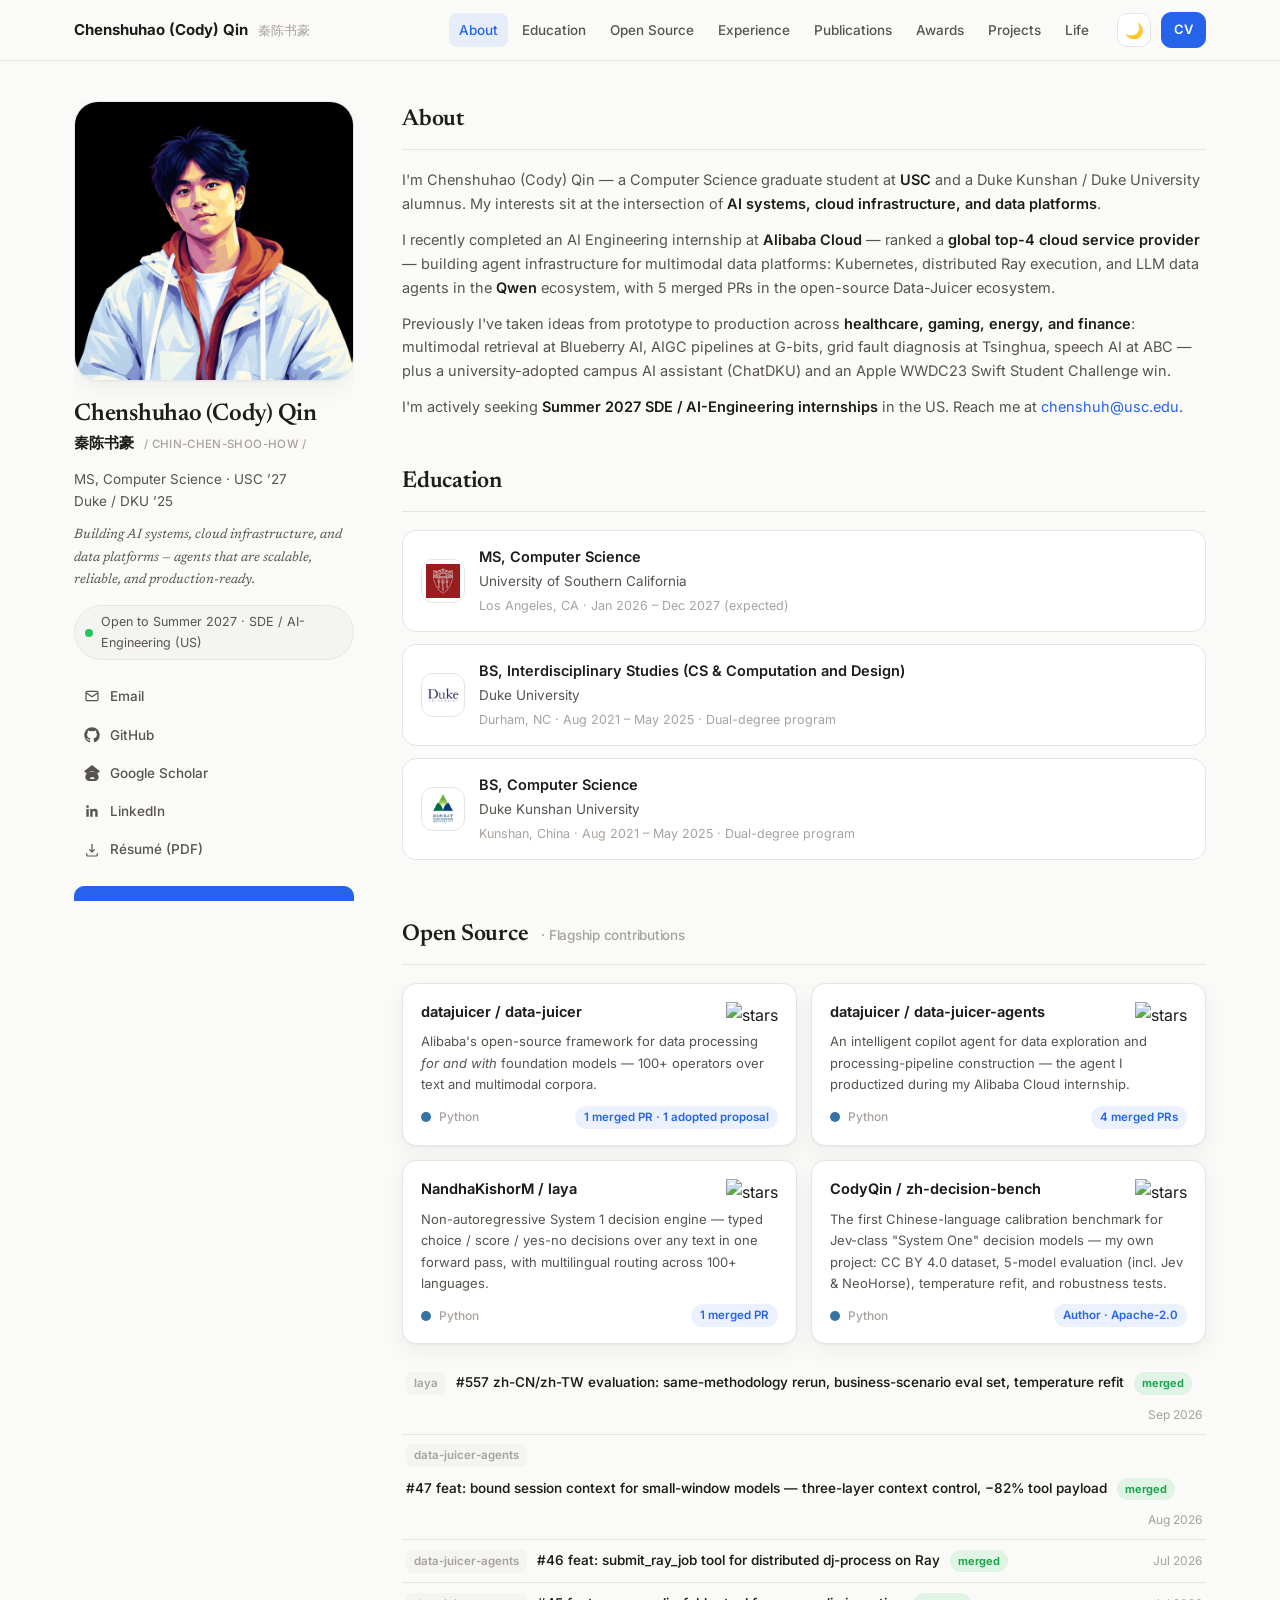
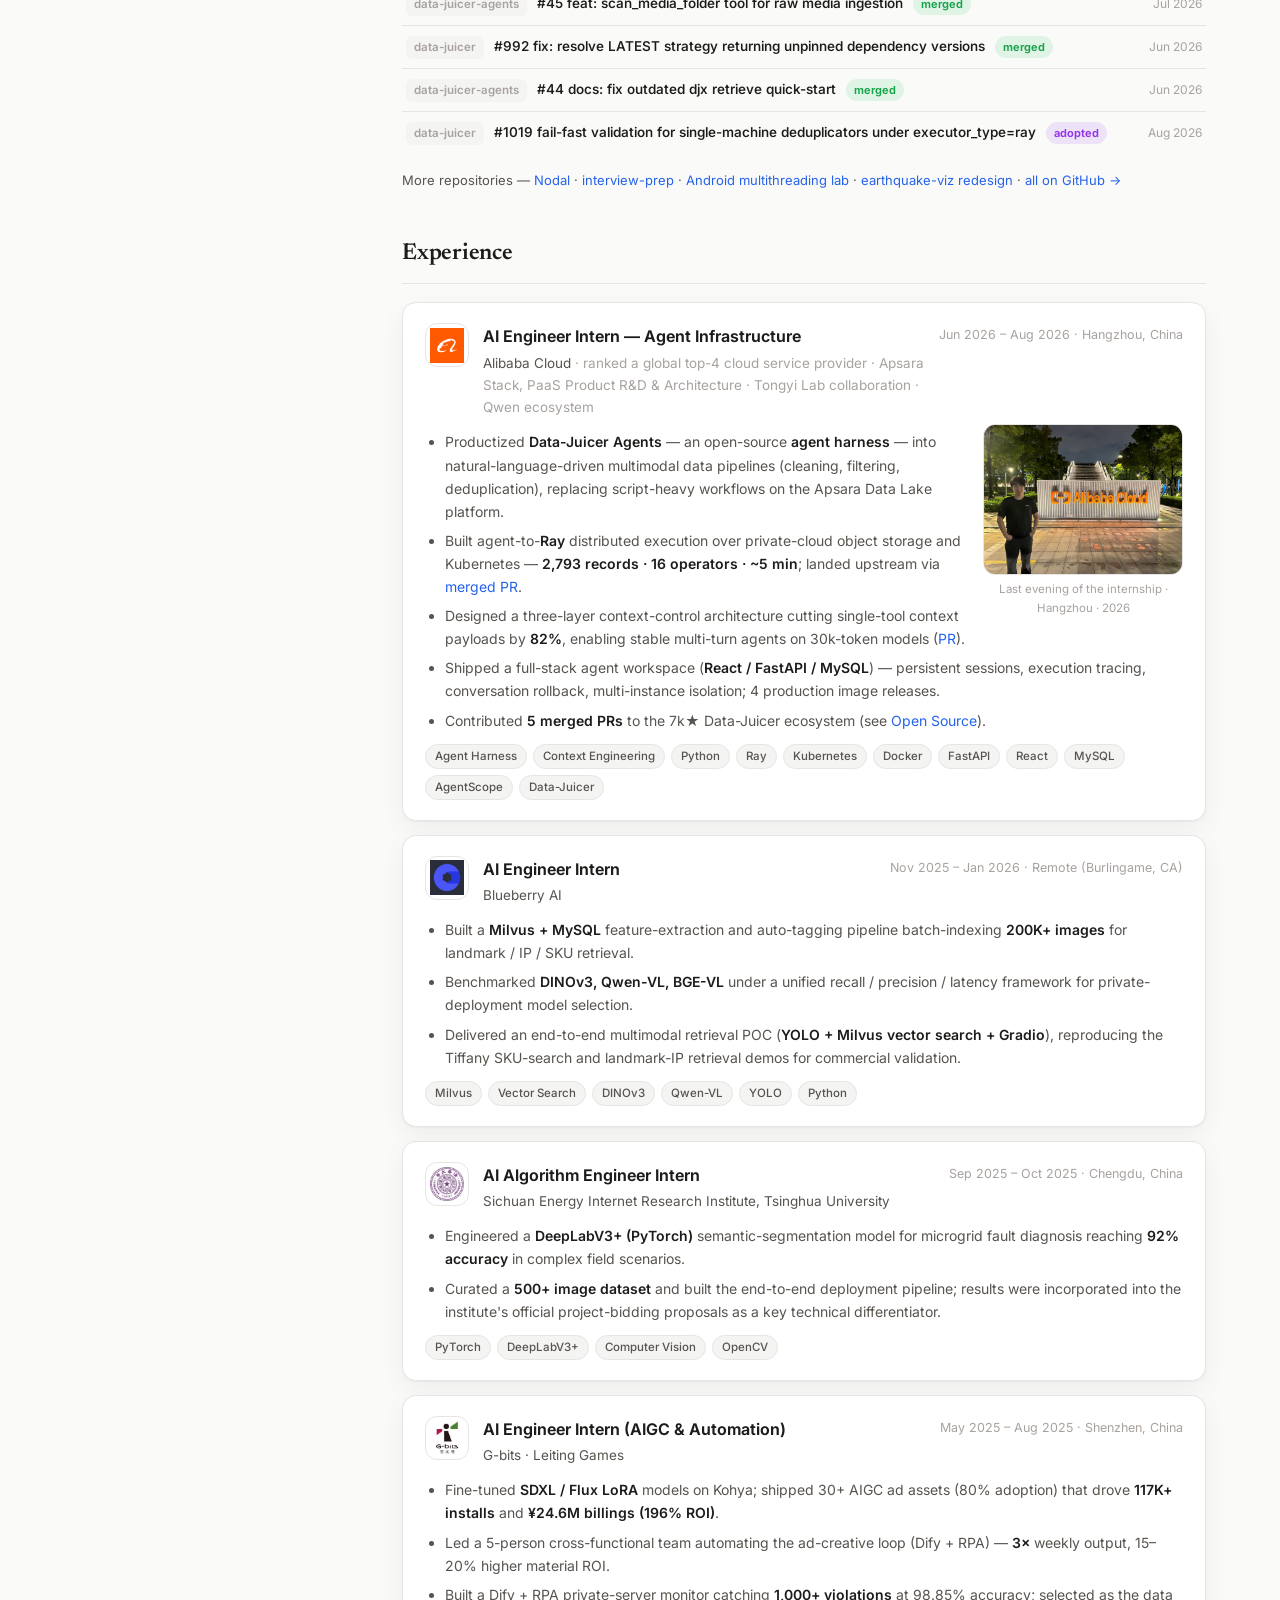
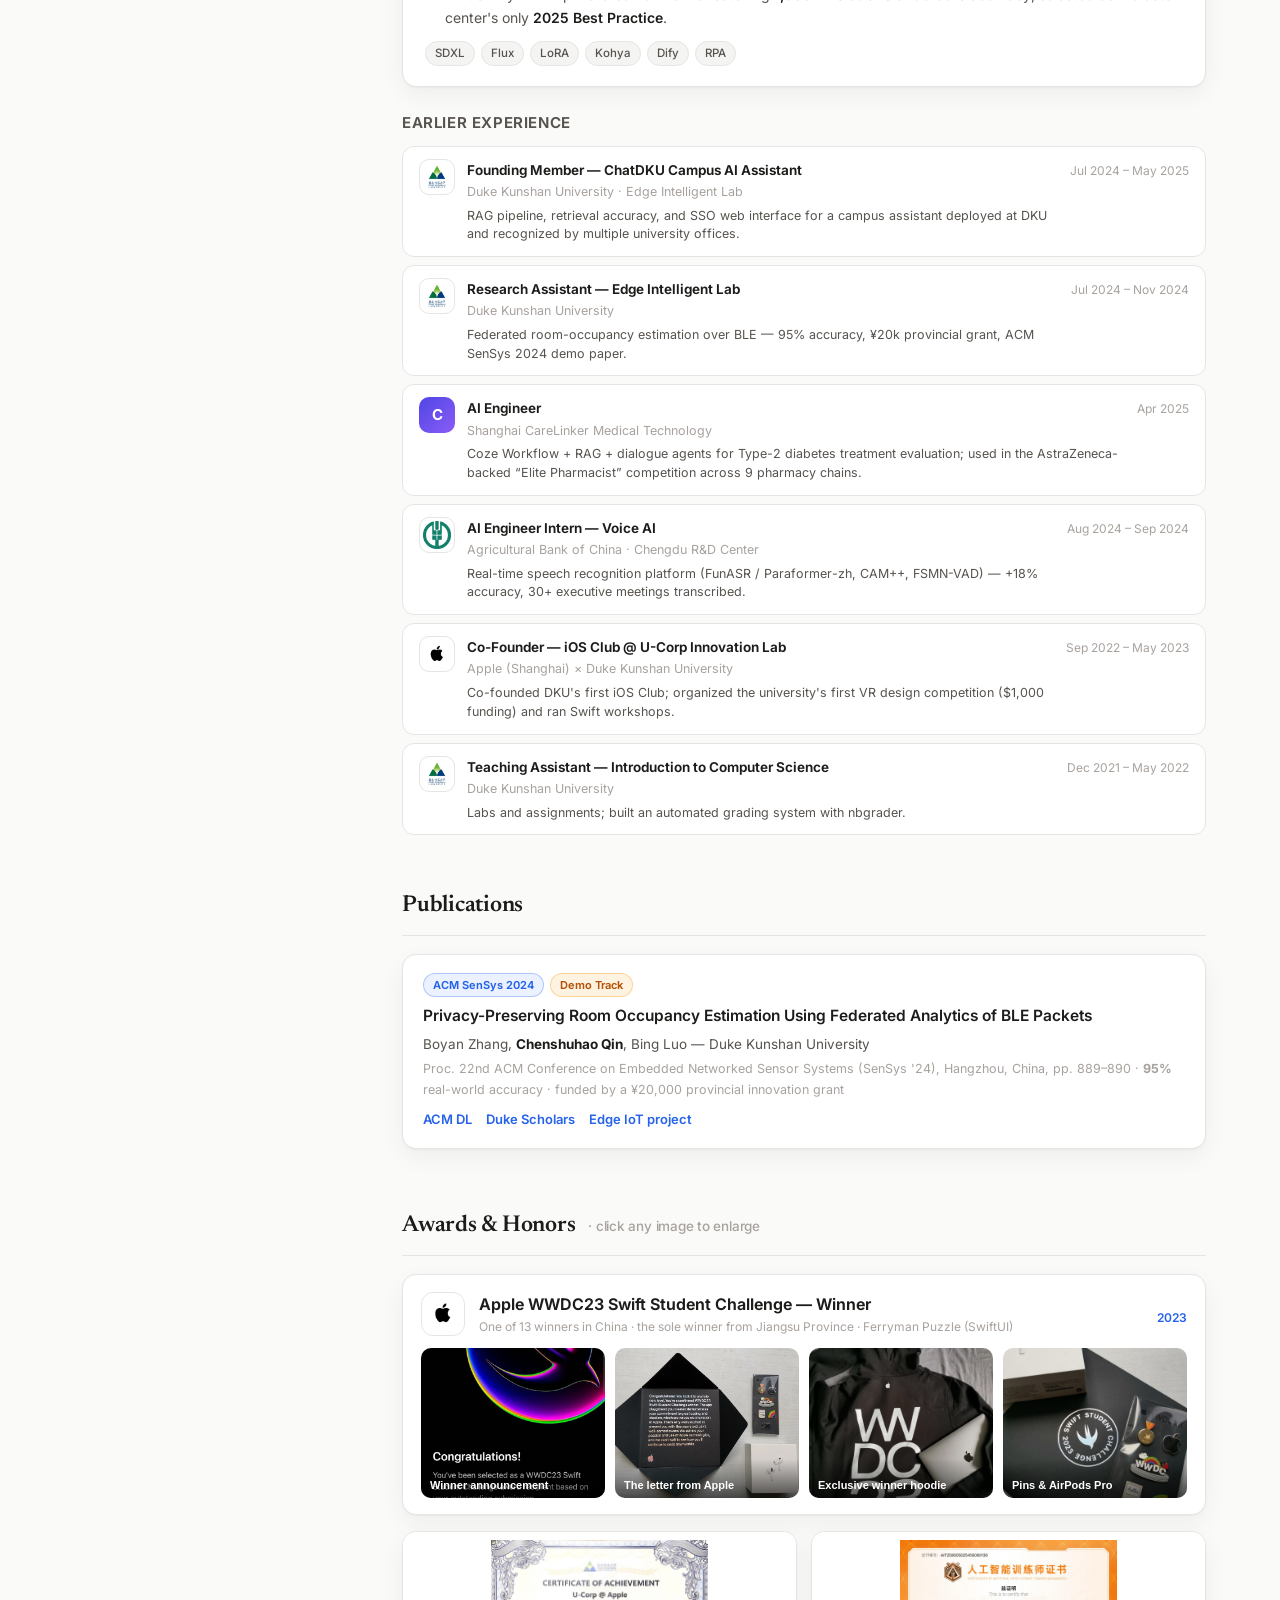
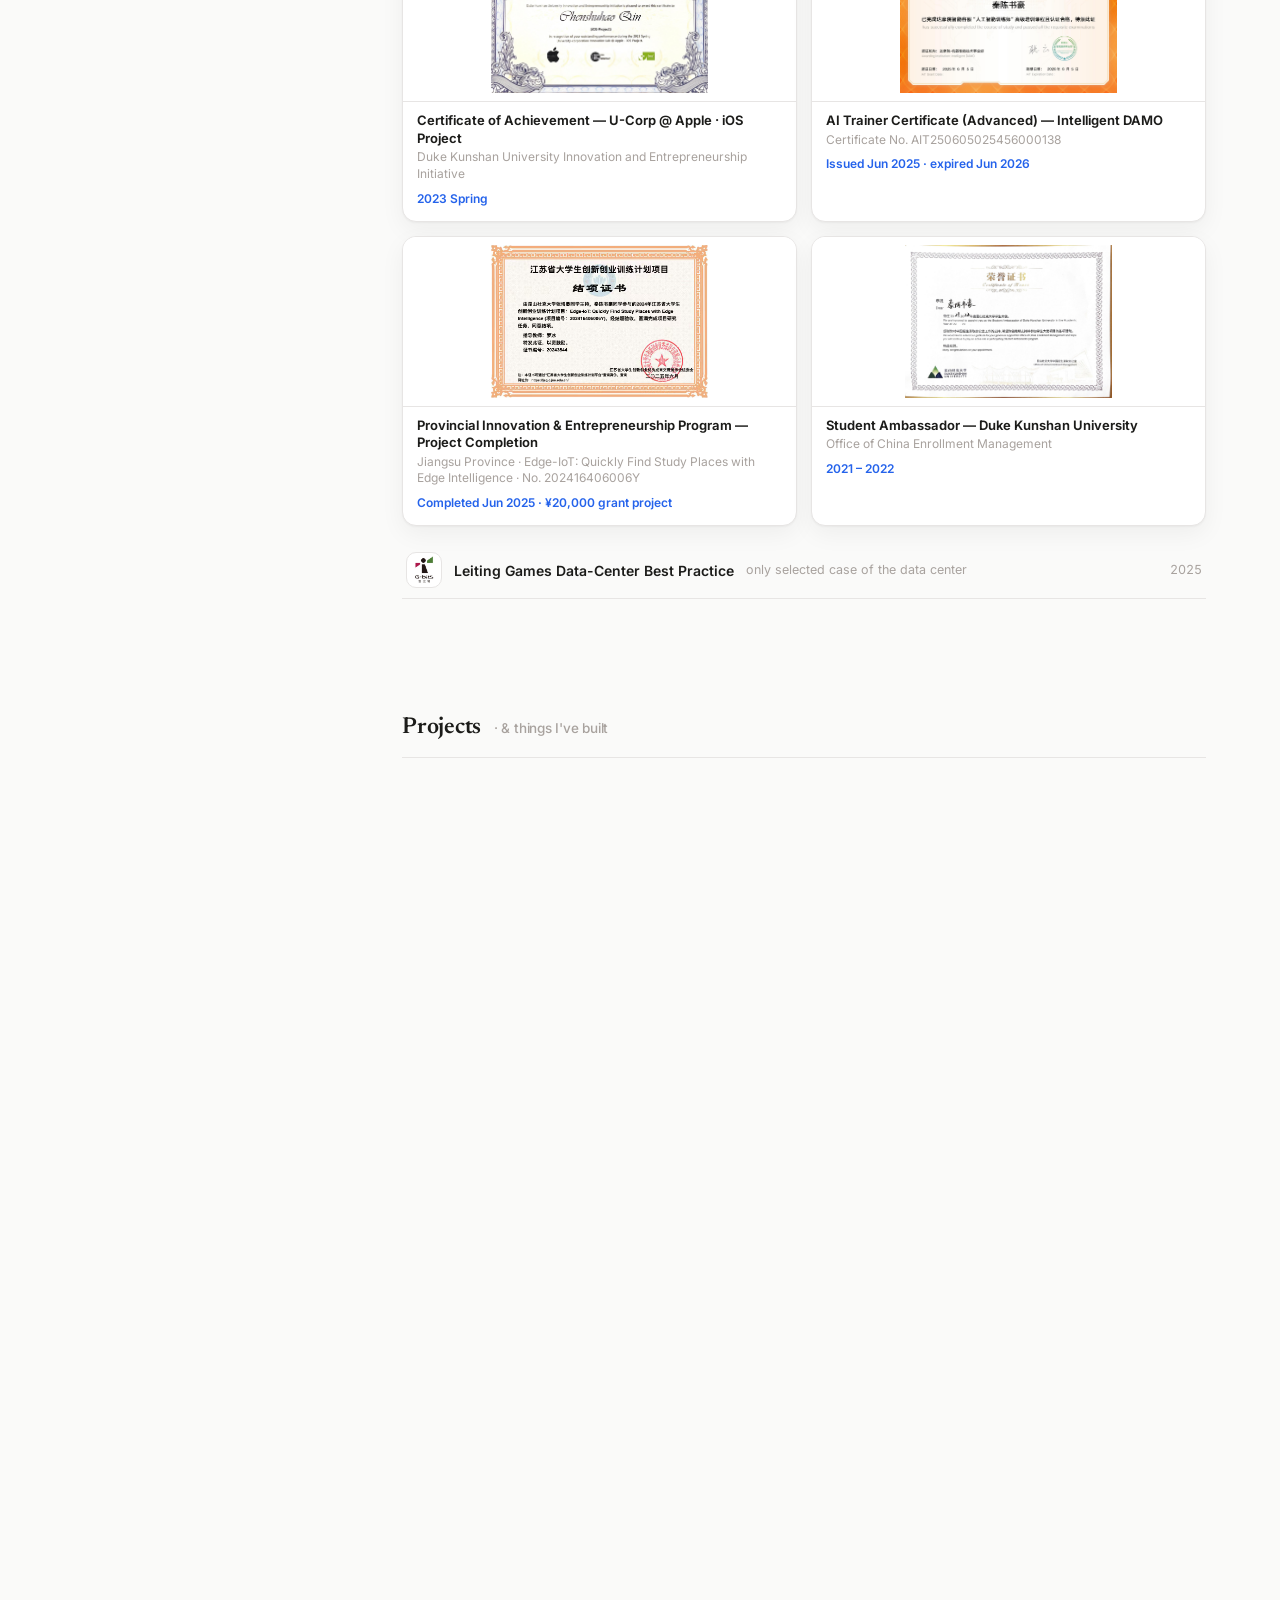
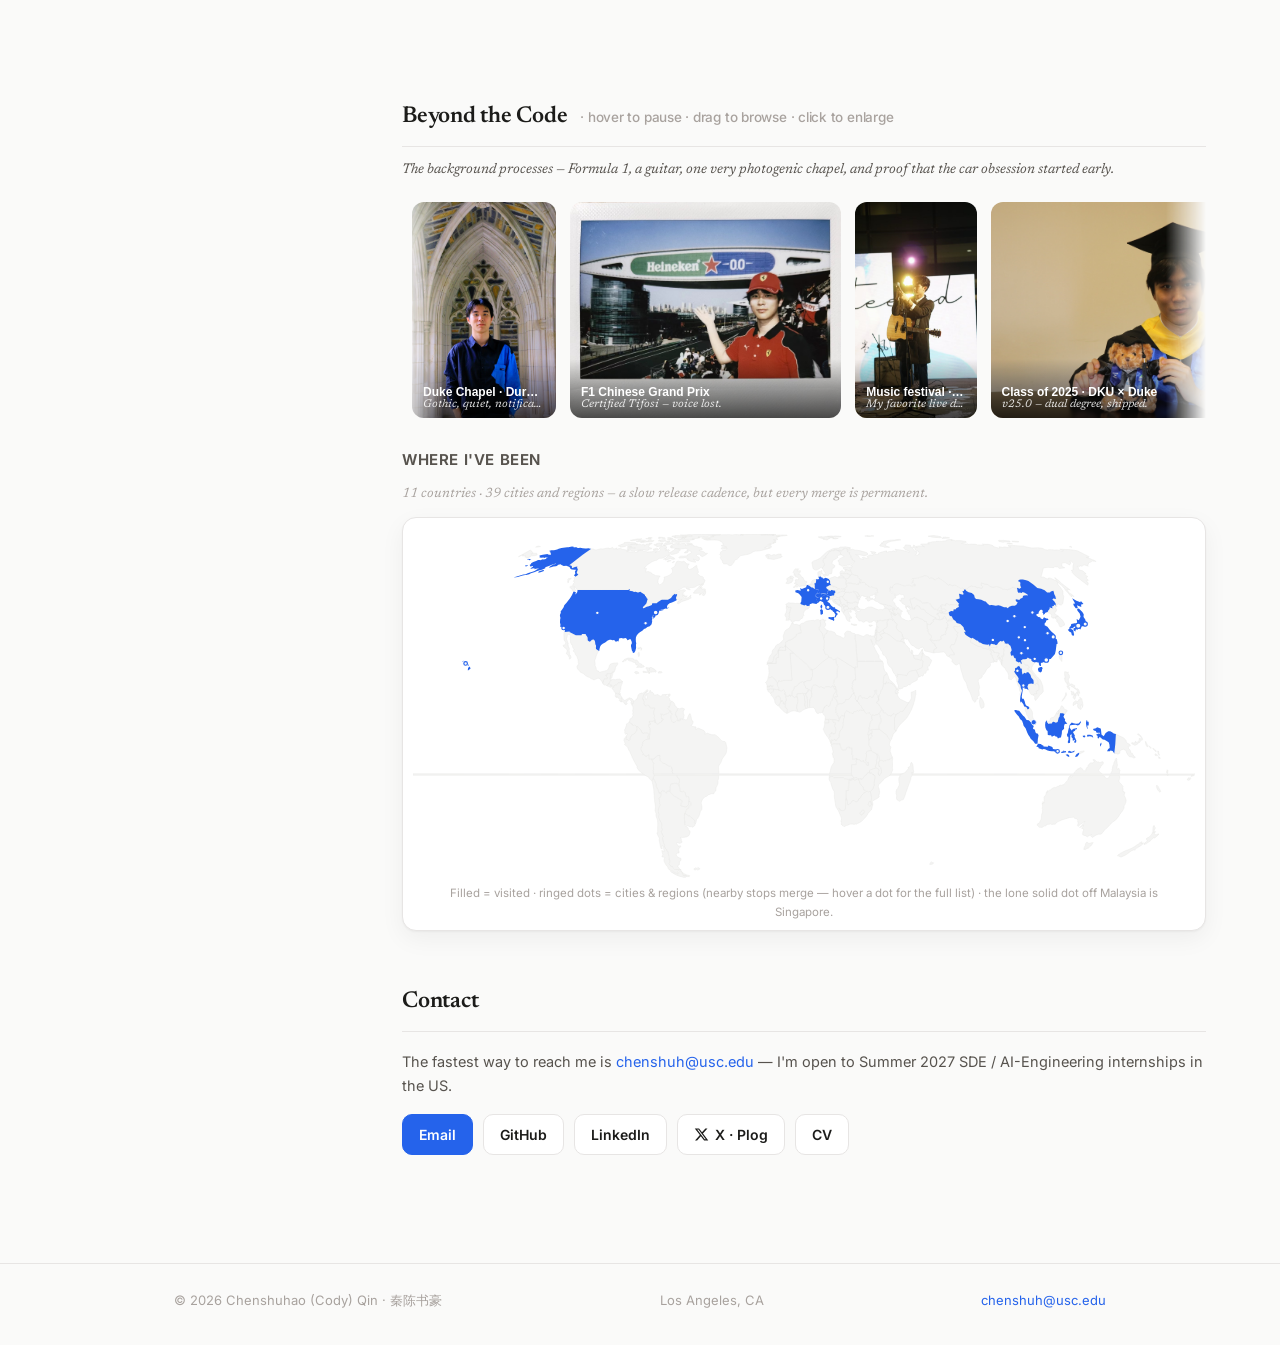
==== index.html @ 7a0d389f "feat(site): laya + zh-decision-bench cards, PR list, repo links row, X plog button" ====
<!DOCTYPE html>
<html lang="en">
<head>
  <meta charset="UTF-8">
  <meta name="viewport" content="width=device-width, initial-scale=1.0">
  <title>Chenshuhao (Cody) Qin 秦陈书豪 — AI Engineer</title>
  <meta name="description" content="Chenshuhao (Cody) Qin — MS CS @ USC '27, Duke/DKU '25. AI systems, cloud infrastructure, and data platforms. Alibaba Cloud (Agent Infra) · Blueberry AI · Tsinghua · G-bits · WWDC23 Scholar.">
  <link rel="icon" type="image/png" href="assets/avatar-v2.png">
  <link rel="preconnect" href="https://fonts.googleapis.com">
  <link rel="preconnect" href="https://fonts.gstatic.com" crossorigin>
  <link href="https://fonts.googleapis.com/css2?family=Inter:wght@400;500;600;700&family=Newsreader:ital,opsz,wght@0,6..72,500;0,6..72,600;1,6..72,500&display=swap" rel="stylesheet">
  <link rel="stylesheet" href="style.css?v=20260926-2">
</head>
<body>
  <nav class="nav">
    <div class="nav-inner">
      <a href="#top" class="nav-name">Chenshuhao (Cody) Qin <span class="nav-cn">秦陈书豪</span></a>
      <div class="nav-links" id="navLinks">
        <a href="#about">About</a>
        <a href="#education">Education</a>
        <a href="#opensource">Open Source</a>
        <a href="#experience">Experience</a>
        <a href="#publications">Publications</a>
        <a href="#awards">Awards</a>
        <a href="#projects">Projects</a>
        <a href="#life">Life</a>
      </div>
      <div class="nav-actions">
        <button class="theme-toggle" id="themeToggle" aria-label="Toggle dark mode" title="Toggle theme">🌙</button>
        <a class="btn btn-primary btn-sm" href="resume.html">CV</a>
      </div>
    </div>
  </nav>

  <div class="layout" id="top">
    <!-- ==================== LEFT SIDEBAR ==================== -->
    <aside class="sidebar">
      <img class="side-photo" src="assets/avatar-v2.png" alt="Chenshuhao (Cody) Qin — illustrated avatar" width="280" height="280">
      <h1 class="side-name">Chenshuhao (Cody) Qin</h1>
      <p class="side-cn">秦陈书豪 <span class="pron">/ CHIN-CHEN-SHOO-HOW /</span></p>
      <p class="side-credential">MS, Computer Science · USC ’27<br>Duke / DKU ’25</p>
      <p class="side-mission">Building AI systems, cloud infrastructure, and data platforms — agents that are scalable, reliable, and production-ready.</p>
      <p class="side-status"><span class="pulse-dot" aria-hidden="true"></span>Open to Summer 2027 · SDE / AI-Engineering (US)</p>
      <p class="side-pv"><svg viewBox="0 0 24 24" fill="none" stroke="currentColor" stroke-width="1.8" aria-hidden="true"><circle cx="12" cy="12" r="9"/><path d="M3 12h18M12 3a13.5 13.5 0 0 1 0 18M12 3a13.5 13.5 0 0 0 0 18"/></svg><span id="busuanzi_container_site_pv"><span id="busuanzi_value_site_pv"></span> visits so far</span></p>

      <ul class="side-links">
        <li><a href="mailto:chenshuh@usc.edu"><svg viewBox="0 0 24 24" fill="none" stroke="currentColor" stroke-width="1.8"><rect x="3" y="5" width="18" height="14" rx="2"/><path d="m3 7 9 6 9-6"/></svg>Email</a></li>
        <li><a href="https://github.com/CodyQin" target="_blank" rel="noopener"><svg viewBox="0 0 24 24" fill="currentColor"><path d="M12 .5C5.65.5.5 5.65.5 12c0 5.08 3.29 9.39 7.86 10.91.58.11.79-.25.79-.56 0-.27-.01-1.17-.02-2.12-3.2.7-3.88-1.36-3.88-1.36-.52-1.33-1.28-1.68-1.28-1.68-1.04-.71.08-.7.08-.7 1.15.08 1.76 1.19 1.76 1.19 1.03 1.75 2.69 1.25 3.34.95.1-.74.4-1.25.72-1.53-2.55-.29-5.24-1.28-5.24-5.69 0-1.26.45-2.28 1.19-3.09-.12-.29-.52-1.46.11-3.05 0 0 .97-.31 3.17 1.18a11 11 0 0 1 5.77 0c2.2-1.49 3.17-1.18 3.17-1.18.63 1.59.23 2.76.11 3.05.74.81 1.19 1.83 1.19 3.09 0 4.42-2.7 5.39-5.26 5.68.41.35.78 1.05.78 2.12 0 1.53-.01 2.76-.01 3.14 0 .3.2.67.8.55A11.51 11.51 0 0 0 23.5 12C23.5 5.65 18.35.5 12 .5Z"/></svg>GitHub</a></li>
        <li><a href="https://scholar.google.com/citations?user=yY14am0AAAAJ" target="_blank" rel="noopener"><svg viewBox="0 0 24 24" fill="currentColor"><path d="M5.242 13.769L0 9.5 12 0l12 9.5-5.242 4.269C17.548 11.249 14.978 9.5 12 9.5c-2.977 0-5.548 1.748-6.758 4.269zM12 10c7.2 0 10.002 4.323 10.002 8.354 0 2.756-2.395 5.646-5.898 5.646h-8.21c-3.503 0-5.898-2.89-5.898-5.646C1.998 14.323 4.8 10 12 10zm-.5 8.5c-1.38 0-2.5 1.002-2.5 2.5h6.937c0-1.498-1.057-2.5-2.437-2.5h-2z"/></svg>Google Scholar</a></li>
        <li><a href="https://www.linkedin.com/in/chenshuhao-qin/" target="_blank" rel="noopener"><svg viewBox="0 0 24 24" fill="currentColor"><path d="M20.45 20.45h-3.55v-5.57c0-1.33-.03-3.04-1.85-3.04-1.86 0-2.14 1.45-2.14 2.94v5.67H9.35V9h3.41v1.56h.05c.47-.9 1.63-1.85 3.36-1.85 3.6 0 4.27 2.37 4.27 5.45v6.29ZM5.34 7.43a2.06 2.06 0 1 1 0-4.12 2.06 2.06 0 0 1 0 4.12ZM7.12 20.45H3.55V9h3.57v11.45Z"/></svg>LinkedIn</a></li>
        <li><a href="resume/Chenshuhao_Qin_Resume.pdf" download="Chenshuhao_Qin_Resume.pdf" target="_blank" rel="noopener"><svg viewBox="0 0 24 24" fill="none" stroke="currentColor" stroke-width="1.8"><path d="M12 3v12m0 0 4-4m-4 4-4-4"/><path d="M4 17v2a2 2 0 0 0 2 2h12a2 2 0 0 0 2-2v-2"/></svg>Résumé (PDF)</a></li>
      </ul>

      <a class="btn btn-primary side-cv" href="resume.html">View CV</a>
    </aside>

    <!-- ==================== RIGHT CONTENT ==================== -->
    <main class="content">

      <!-- ============ ABOUT ============ -->
      <section id="about" class="sec">
        <h2 class="sec-title">About</h2>
        <div class="about-text">
          <p>I'm Chenshuhao (Cody) Qin — a Computer Science graduate student at <strong>USC</strong> and a Duke Kunshan / Duke University alumnus. My interests sit at the intersection of <strong>AI systems, cloud infrastructure, and data platforms</strong>.</p>
          <p>I recently completed an AI Engineering internship at <strong>Alibaba Cloud</strong> — ranked a <strong>global top-4 cloud service provider</strong> — building agent infrastructure for multimodal data platforms: Kubernetes, distributed Ray execution, and LLM data agents in the <strong>Qwen</strong> ecosystem, with 5 merged PRs in the open-source Data-Juicer ecosystem.</p>
          <p>Previously I've taken ideas from prototype to production across <strong>healthcare, gaming, energy, and finance</strong>: multimodal retrieval at Blueberry AI, AIGC pipelines at G-bits, grid fault diagnosis at Tsinghua, speech AI at ABC — plus a university-adopted campus AI assistant (ChatDKU) and an Apple WWDC23 Swift Student Challenge win.</p>
          <p>I'm actively seeking <strong>Summer 2027 SDE / AI-Engineering internships</strong> in the US. Reach me at <a href="mailto:chenshuh@usc.edu">chenshuh@usc.edu</a>.</p>
        </div>
      </section>

      <!-- ============ EDUCATION ============ -->
      <section id="education" class="sec">
        <h2 class="sec-title">Education</h2>
        <div class="edu-item reveal">
          <span class="logo-chip"><img src="assets/logos/usc.png" alt="USC" loading="lazy"></span>
          <div>
            <div class="edu-degree">MS, Computer Science</div>
            <div class="edu-school">University of Southern California</div>
            <div class="edu-meta">Los Angeles, CA · Jan 2026 – Dec 2027 (expected)</div>
          </div>
        </div>
        <div class="edu-item reveal">
          <span class="logo-chip"><img src="assets/logos/duke.png" alt="Duke University" loading="lazy"></span>
          <div>
            <div class="edu-degree">BS, Interdisciplinary Studies (CS &amp; Computation and Design)</div>
            <div class="edu-school">Duke University</div>
            <div class="edu-meta">Durham, NC · Aug 2021 – May 2025 · Dual-degree program</div>
          </div>
        </div>
        <div class="edu-item reveal">
          <span class="logo-chip"><img src="assets/logos/dku.jpg" alt="Duke Kunshan University" loading="lazy"></span>
          <div>
            <div class="edu-degree">BS, Computer Science</div>
            <div class="edu-school">Duke Kunshan University</div>
            <div class="edu-meta">Kunshan, China · Aug 2021 – May 2025 · Dual-degree program</div>
          </div>
        </div>
      </section>

      <!-- ============ OPEN SOURCE ============ -->
      <section id="opensource" class="sec">
        <h2 class="sec-title">Open Source <span class="title-note">· Flagship contributions</span></h2>
        <div class="oss-grid">
          <a class="oss-card reveal" href="https://github.com/datajuicer/data-juicer" target="_blank" rel="noopener">
            <div class="oss-head">
              <h3>datajuicer / data-juicer</h3>
              <img class="shield" src="https://img.shields.io/github/stars/datajuicer/data-juicer?style=social" alt="stars" loading="lazy">
            </div>
            <p>Alibaba's open-source framework for data processing <em>for and with</em> foundation models — 100+ operators over text and multimodal corpora.</p>
            <div class="oss-foot">
              <span class="lang-dot py"></span><span class="lang-name">Python</span>
              <span class="oss-count">1 merged PR · 1 adopted proposal</span>
            </div>
          </a>

          <a class="oss-card reveal" href="https://github.com/datajuicer/data-juicer-agents" target="_blank" rel="noopener">
            <div class="oss-head">
              <h3>datajuicer / data-juicer-agents</h3>
              <img class="shield" src="https://img.shields.io/github/stars/datajuicer/data-juicer-agents?style=social" alt="stars" loading="lazy">
            </div>
            <p>An intelligent copilot agent for data exploration and processing-pipeline construction — the agent I productized during my Alibaba Cloud internship.</p>
            <div class="oss-foot">
              <span class="lang-dot py"></span><span class="lang-name">Python</span>
              <span class="oss-count">4 merged PRs</span>
            </div>
          </a>

          <a class="oss-card reveal" href="https://github.com/NandhaKishorM/laya" target="_blank" rel="noopener">
            <div class="oss-head">
              <h3>NandhaKishorM / laya</h3>
              <img class="shield" src="https://img.shields.io/github/stars/NandhaKishorM/laya?style=social" alt="stars" loading="lazy">
            </div>
            <p>Non-autoregressive System 1 decision engine — typed choice / score / yes-no decisions over any text in one forward pass, with multilingual routing across 100+ languages.</p>
            <div class="oss-foot">
              <span class="lang-dot py"></span><span class="lang-name">Python</span>
              <span class="oss-count">1 merged PR</span>
            </div>
          </a>

          <a class="oss-card reveal" href="https://github.com/CodyQin/zh-decision-bench" target="_blank" rel="noopener">
            <div class="oss-head">
              <h3>CodyQin / zh-decision-bench</h3>
              <img class="shield" src="https://img.shields.io/github/stars/CodyQin/zh-decision-bench?style=social" alt="stars" loading="lazy">
            </div>
            <p>The first Chinese-language calibration benchmark for Jev-class &quot;System One&quot; decision models — my own project: CC BY 4.0 dataset, 5-model evaluation (incl. Jev &amp; NeoHorse), temperature refit, and robustness tests.</p>
            <div class="oss-foot">
              <span class="lang-dot py"></span><span class="lang-name">Python</span>
              <span class="oss-count">Author · Apache-2.0</span>
            </div>
          </a>
        </div>

        <ul class="pr-list">
          <li class="reveal"><span class="pr-repo">laya</span><a href="https://github.com/NandhaKishorM/laya/pull/557" target="_blank" rel="noopener">#557 zh-CN/zh-TW evaluation: same-methodology rerun, business-scenario eval set, temperature refit</a><span class="pr-tag pr-merged">merged</span><span class="pr-date">Sep 2026</span></li>
          <li class="reveal"><span class="pr-repo">data-juicer-agents</span><a href="https://github.com/datajuicer/data-juicer-agents/pull/47" target="_blank" rel="noopener">#47 feat: bound session context for small-window models — three-layer context control, −82% tool payload</a><span class="pr-tag pr-merged">merged</span><span class="pr-date">Aug 2026</span></li>
          <li class="reveal"><span class="pr-repo">data-juicer-agents</span><a href="https://github.com/datajuicer/data-juicer-agents/pull/46" target="_blank" rel="noopener">#46 feat: submit_ray_job tool for distributed dj-process on Ray</a><span class="pr-tag pr-merged">merged</span><span class="pr-date">Jul 2026</span></li>
          <li class="reveal"><span class="pr-repo">data-juicer-agents</span><a href="https://github.com/datajuicer/data-juicer-agents/pull/45" target="_blank" rel="noopener">#45 feat: scan_media_folder tool for raw media ingestion</a><span class="pr-tag pr-merged">merged</span><span class="pr-date">Jul 2026</span></li>
          <li class="reveal"><span class="pr-repo">data-juicer</span><a href="https://github.com/datajuicer/data-juicer/pull/992" target="_blank" rel="noopener">#992 fix: resolve LATEST strategy returning unpinned dependency versions</a><span class="pr-tag pr-merged">merged</span><span class="pr-date">Jun 2026</span></li>
          <li class="reveal"><span class="pr-repo">data-juicer-agents</span><a href="https://github.com/datajuicer/data-juicer-agents/pull/44" target="_blank" rel="noopener">#44 docs: fix outdated djx retrieve quick-start</a><span class="pr-tag pr-merged">merged</span><span class="pr-date">Jun 2026</span></li>
          <li class="reveal"><span class="pr-repo">data-juicer</span><a href="https://github.com/datajuicer/data-juicer/issues/1019" target="_blank" rel="noopener">#1019 fail-fast validation for single-machine deduplicators under executor_type=ray</a><span class="pr-tag pr-issue">adopted</span><span class="pr-date">Aug 2026</span></li>
        </ul>

        <p class="oss-more">More repositories — <a href="https://github.com/CodyQin/Nodal" target="_blank" rel="noopener">Nodal</a> · <a href="https://github.com/CodyQin/interview-prep" target="_blank" rel="noopener">interview-prep</a> · <a href="https://github.com/CodyQin/Android-Simulation-on-Multithreaded-Programming" target="_blank" rel="noopener">Android multithreading lab</a> · <a href="https://github.com/CodyQin/Visualization-Redesign-Earthquake" target="_blank" rel="noopener">earthquake-viz redesign</a> · <a href="https://github.com/CodyQin?tab=repositories" target="_blank" rel="noopener">all on GitHub →</a></p>
      </section>

      <!-- ============ EXPERIENCE ============ -->
      <section id="experience" class="sec">
        <h2 class="sec-title">Experience</h2>

        <article class="xp-card reveal">
          <div class="xp-head">
            <span class="logo-chip"><img src="assets/logos/alibaba.jpg" alt="Alibaba Cloud" loading="lazy"></span>
            <div class="xp-titles">
              <h3>AI Engineer Intern — Agent Infrastructure</h3>
              <div class="xp-org">Alibaba Cloud <span class="xp-note">· ranked a global top-4 cloud service provider · Apsara Stack, PaaS Product R&amp;D &amp; Architecture · Tongyi Lab collaboration · Qwen ecosystem</span></div>
            </div>
            <div class="xp-when">Jun 2026 – Aug 2026 · Hangzhou, China</div>
          </div>
          <figure class="xp-fig">
            <button class="lb" data-full="assets/alibaba-photo.png" data-caption="Last evening of the internship — with the Alibaba Cloud logo, Hangzhou · 2026" aria-label="Enlarge photo">
              <img src="assets/alibaba-photo.png" alt="With the Alibaba Cloud logo on the last evening of the internship" loading="lazy">
            </button>
            <figcaption>Last evening of the internship · Hangzhou · 2026</figcaption>
          </figure>
          <ul class="xp-bullets">
            <li>Productized <strong>Data-Juicer Agents</strong> — an open-source <strong>agent harness</strong> — into natural-language-driven multimodal data pipelines (cleaning, filtering, deduplication), replacing script-heavy workflows on the Apsara Data Lake platform.</li>
            <li>Built agent-to-<strong>Ray</strong> distributed execution over private-cloud object storage and Kubernetes — <strong>2,793 records · 16 operators · ~5 min</strong>; landed upstream via <a href="https://github.com/datajuicer/data-juicer-agents/pull/46" target="_blank" rel="noopener">merged PR</a>.</li>
            <li>Designed a three-layer context-control architecture cutting single-tool context payloads by <strong>82%</strong>, enabling stable multi-turn agents on 30k-token models (<a href="https://github.com/datajuicer/data-juicer-agents/pull/47" target="_blank" rel="noopener">PR</a>).</li>
            <li>Shipped a full-stack agent workspace (<strong>React / FastAPI / MySQL</strong>) — persistent sessions, execution tracing, conversation rollback, multi-instance isolation; 4 production image releases.</li>
            <li>Contributed <strong>5 merged PRs</strong> to the 7k★ Data-Juicer ecosystem (see <a href="#opensource">Open Source</a>).</li>
          </ul>
          <div class="chips"><span>Agent Harness</span><span>Context Engineering</span><span>Python</span><span>Ray</span><span>Kubernetes</span><span>Docker</span><span>FastAPI</span><span>React</span><span>MySQL</span><span>AgentScope</span><span>Data-Juicer</span></div>
        </article>

        <article class="xp-card reveal">
          <div class="xp-head">
            <span class="logo-chip"><img src="assets/logos/blueberry.jpg" alt="Blueberry AI" loading="lazy"></span>
            <div class="xp-titles">
              <h3>AI Engineer Intern</h3>
              <div class="xp-org">Blueberry AI</div>
            </div>
            <div class="xp-when">Nov 2025 – Jan 2026 · Remote (Burlingame, CA)</div>
          </div>
          <ul class="xp-bullets">
            <li>Built a <strong>Milvus + MySQL</strong> feature-extraction and auto-tagging pipeline batch-indexing <strong>200K+ images</strong> for landmark / IP / SKU retrieval.</li>
            <li>Benchmarked <strong>DINOv3, Qwen-VL, BGE-VL</strong> under a unified recall / precision / latency framework for private-deployment model selection.</li>
            <li>Delivered an end-to-end multimodal retrieval POC (<strong>YOLO + Milvus vector search + Gradio</strong>), reproducing the Tiffany SKU-search and landmark-IP retrieval demos for commercial validation.</li>
          </ul>
          <div class="chips"><span>Milvus</span><span>Vector Search</span><span>DINOv3</span><span>Qwen-VL</span><span>YOLO</span><span>Python</span></div>
        </article>

        <article class="xp-card reveal">
          <div class="xp-head">
            <span class="logo-chip"><img src="assets/logos/tsinghua.jpg" alt="Tsinghua" loading="lazy"></span>
            <div class="xp-titles">
              <h3>AI Algorithm Engineer Intern</h3>
              <div class="xp-org">Sichuan Energy Internet Research Institute, Tsinghua University</div>
            </div>
            <div class="xp-when">Sep 2025 – Oct 2025 · Chengdu, China</div>
          </div>
          <ul class="xp-bullets">
            <li>Engineered a <strong>DeepLabV3+ (PyTorch)</strong> semantic-segmentation model for microgrid fault diagnosis reaching <strong>92% accuracy</strong> in complex field scenarios.</li>
            <li>Curated a <strong>500+ image dataset</strong> and built the end-to-end deployment pipeline; results were incorporated into the institute's official project-bidding proposals as a key technical differentiator.</li>
          </ul>
          <div class="chips"><span>PyTorch</span><span>DeepLabV3+</span><span>Computer Vision</span><span>OpenCV</span></div>
        </article>

        <article class="xp-card reveal">
          <div class="xp-head">
            <span class="logo-chip"><img src="assets/logos/gbits.jpg" alt="G-bits" loading="lazy"></span>
            <div class="xp-titles">
              <h3>AI Engineer Intern (AIGC &amp; Automation)</h3>
              <div class="xp-org">G-bits · Leiting Games</div>
            </div>
            <div class="xp-when">May 2025 – Aug 2025 · Shenzhen, China</div>
          </div>
          <ul class="xp-bullets">
            <li>Fine-tuned <strong>SDXL / Flux LoRA</strong> models on Kohya; shipped 30+ AIGC ad assets (80% adoption) that drove <strong>117K+ installs</strong> and <strong>¥24.6M billings (196% ROI)</strong>.</li>
            <li>Led a 5-person cross-functional team automating the ad-creative loop (Dify + RPA) — <strong>3×</strong> weekly output, 15–20% higher material ROI.</li>
            <li>Built a Dify + RPA private-server monitor catching <strong>1,000+ violations</strong> at 98.85% accuracy; selected as the data center's only <strong>2025 Best Practice</strong>.</li>
          </ul>
          <div class="chips"><span>SDXL</span><span>Flux</span><span>LoRA</span><span>Kohya</span><span>Dify</span><span>RPA</span></div>
        </article>

        <h3 class="sub-title">Earlier Experience</h3>
        <ul class="row-list">
          <li class="reveal">
            <span class="logo-chip sm"><img src="assets/logos/dku.jpg" alt="DKU" loading="lazy"></span>
            <div class="row-main"><strong>Founding Member — ChatDKU Campus AI Assistant</strong><span class="row-org">Duke Kunshan University · Edge Intelligent Lab</span>
              <span class="row-desc">RAG pipeline, retrieval accuracy, and SSO web interface for a campus assistant deployed at DKU and recognized by multiple university offices.</span></div>
            <span class="row-when">Jul 2024 – May 2025</span>
          </li>
          <li class="reveal">
            <span class="logo-chip sm"><img src="assets/logos/dku.jpg" alt="DKU" loading="lazy"></span>
            <div class="row-main"><strong>Research Assistant — Edge Intelligent Lab</strong><span class="row-org">Duke Kunshan University</span>
              <span class="row-desc">Federated room-occupancy estimation over BLE — 95% accuracy, ¥20k provincial grant, ACM SenSys 2024 demo paper.</span></div>
            <span class="row-when">Jul 2024 – Nov 2024</span>
          </li>
          <li class="reveal">
            <span class="logo-chip sm monogram">C</span>
            <div class="row-main"><strong>AI Engineer</strong><span class="row-org">Shanghai CareLinker Medical Technology</span>
              <span class="row-desc">Coze Workflow + RAG + dialogue agents for Type-2 diabetes treatment evaluation; used in the AstraZeneca-backed “Elite Pharmacist” competition across 9 pharmacy chains.</span></div>
            <span class="row-when">Apr 2025</span>
          </li>
          <li class="reveal">
            <span class="logo-chip sm"><img src="assets/logos/abc.png" alt="ABC" loading="lazy"></span>
            <div class="row-main"><strong>AI Engineer Intern — Voice AI</strong><span class="row-org">Agricultural Bank of China · Chengdu R&amp;D Center</span>
              <span class="row-desc">Real-time speech recognition platform (FunASR / Paraformer-zh, CAM++, FSMN-VAD) — +18% accuracy, 30+ executive meetings transcribed.</span></div>
            <span class="row-when">Aug 2024 – Sep 2024</span>
          </li>
          <li class="reveal">
            <span class="logo-chip sm"><img src="assets/logos/apple.jpg" alt="Apple" loading="lazy"></span>
            <div class="row-main"><strong>Co-Founder — iOS Club @ U-Corp Innovation Lab</strong><span class="row-org">Apple (Shanghai) × Duke Kunshan University</span>
              <span class="row-desc">Co-founded DKU's first iOS Club; organized the university's first VR design competition ($1,000 funding) and ran Swift workshops.</span></div>
            <span class="row-when">Sep 2022 – May 2023</span>
          </li>
          <li class="reveal">
            <span class="logo-chip sm"><img src="assets/logos/dku.jpg" alt="DKU" loading="lazy"></span>
            <div class="row-main"><strong>Teaching Assistant — Introduction to Computer Science</strong><span class="row-org">Duke Kunshan University</span>
              <span class="row-desc">Labs and assignments; built an automated grading system with nbgrader.</span></div>
            <span class="row-when">Dec 2021 – May 2022</span>
          </li>
        </ul>
      </section>

      <!-- ============ PUBLICATIONS ============ -->
      <section id="publications" class="sec">
        <h2 class="sec-title">Publications</h2>

        <article class="pub-card reveal">
          <div class="pub-body">
            <div class="pub-venues"><span class="venue-badge">ACM SenSys 2024</span><span class="venue-badge venue-demo">Demo Track</span></div>
            <h3><a href="https://dl.acm.org/doi/10.1145/3666025.3699422" target="_blank" rel="noopener">Privacy-Preserving Room Occupancy Estimation Using Federated Analytics of BLE Packets</a></h3>
            <p class="pub-authors">Boyan Zhang, <strong>Chenshuhao Qin</strong>, Bing Luo — Duke Kunshan University</p>
            <p class="pub-meta">Proc. 22nd ACM Conference on Embedded Networked Sensor Systems (SenSys '24), Hangzhou, China, pp. 889–890 · <strong>95%</strong> real-world accuracy · funded by a ¥20,000 provincial innovation grant</p>
            <div class="pub-links"><a href="https://dl.acm.org/doi/10.1145/3666025.3699422" target="_blank" rel="noopener">ACM DL</a><a href="https://scholars.duke.edu/publication/1652347" target="_blank" rel="noopener">Duke Scholars</a><a href="https://ine.dukekunshan.edu.cn/project/edge-iot/" target="_blank" rel="noopener">Edge IoT project</a></div>
          </div>
        </article>
      </section>

      <!-- ============ AWARDS ============ -->
      <section id="awards" class="sec">
        <h2 class="sec-title">Awards &amp; Honors <span class="title-note">· click any image to enlarge</span></h2>

        <!-- WWDC23 flagship card: announcement + winner's package -->
        <article class="wwdc-card reveal">
          <div class="wwdc-head">
            <span class="logo-chip"><img src="assets/logos/apple.jpg" alt="Apple" loading="lazy"></span>
            <div class="wwdc-titles">
              <h3>Apple WWDC23 Swift Student Challenge — Winner</h3>
              <div class="cert-note">One of 13 winners in China · the sole winner from Jiangsu Province · Ferryman Puzzle (SwiftUI)</div>
            </div>
            <div class="cert-date">2023</div>
          </div>
          <div class="wwdc-strip">
            <button class="lb wwdc-tile" data-full="assets/awards/wwdc23.jpg" data-caption="Winner announcement — Apple WWDC23 Swift Student Challenge">
              <img src="assets/awards/wwdc23.jpg" alt="WWDC23 Swift Student Challenge winner announcement" loading="lazy">
              <span class="tile-cap">Winner announcement</span>
            </button>
            <button class="lb wwdc-tile" data-full="assets/awards/wwdc23-letter.jpg" data-caption="The congratulations letter from Apple — WWDC23 winner's package">
              <img src="assets/awards/wwdc23-letter.jpg" alt="WWDC23 winner letter from Apple" loading="lazy">
              <span class="tile-cap">The letter from Apple</span>
            </button>
            <button class="lb wwdc-tile" data-full="assets/awards/wwdc23-hoodie.jpg" data-caption="Exclusive WWDC23 winner hoodie — not sold anywhere">
              <img src="assets/awards/wwdc23-hoodie.jpg" alt="Exclusive WWDC23 winner hoodie" loading="lazy">
              <span class="tile-cap">Exclusive winner hoodie</span>
            </button>
            <button class="lb wwdc-tile" data-full="assets/awards/wwdc23-pins.jpg" data-caption="WWDC23 winner's package — collection pins &amp; AirPods Pro">
              <img src="assets/awards/wwdc23-pins.jpg" alt="WWDC23 winner pins and AirPods Pro" loading="lazy">
              <span class="tile-cap">Pins &amp; AirPods Pro</span>
            </button>
          </div>
        </article>

        <div class="cert-grid">
          <a class="cert-card reveal lb" href="assets/awards/apple-ucorp.jpg">
            <img src="assets/awards/apple-ucorp.jpg" alt="U-Corp @ Apple certificate of achievement" loading="lazy">
            <div class="cert-body">
              <div class="cert-name">Certificate of Achievement — U-Corp @ Apple · iOS Project</div>
              <div class="cert-note">Duke Kunshan University Innovation and Entrepreneurship Initiative</div>
              <div class="cert-date">2023 Spring</div>
            </div>
          </a>
          <a class="cert-card reveal lb" href="assets/awards/damo.jpg">
            <img src="assets/awards/damo.jpg" alt="AI Trainer (Advanced) certificate from DAMO" loading="lazy">
            <div class="cert-body">
              <div class="cert-name">AI Trainer Certificate (Advanced) — Intelligent DAMO</div>
              <div class="cert-note">Certificate No. AIT250605025456000138</div>
              <div class="cert-date">Issued Jun 2025 · expired Jun 2026</div>
            </div>
          </a>
          <a class="cert-card reveal lb" href="assets/awards/edgeiot-cert.jpg">
            <img src="assets/awards/edgeiot-cert.jpg" alt="Jiangsu Provincial Innovation & Entrepreneurship Training Program completion certificate" loading="lazy">
            <div class="cert-body">
              <div class="cert-name">Provincial Innovation &amp; Entrepreneurship Program — Project Completion</div>
              <div class="cert-note">Jiangsu Province · Edge-IoT: Quickly Find Study Places with Edge Intelligence · No. 202416406006Y</div>
              <div class="cert-date">Completed Jun 2025 · ¥20,000 grant project</div>
            </div>
          </a>
          <a class="cert-card reveal lb" href="assets/awards/ambassador.jpg">
            <img src="assets/awards/ambassador.jpg" alt="DKU Student Ambassador certificate" loading="lazy">
            <div class="cert-body">
              <div class="cert-name">Student Ambassador — Duke Kunshan University</div>
              <div class="cert-note">Office of China Enrollment Management</div>
              <div class="cert-date">2021 – 2022</div>
            </div>
          </a>
        </div>

        <ul class="award-list">
          <li class="reveal"><span class="logo-chip sm"><img src="assets/logos/gbits.jpg" alt="G-bits" loading="lazy"></span><span class="award-name">Leiting Games Data-Center Best Practice</span><span class="award-note">only selected case of the data center</span><span class="award-year">2025</span></li>
          <li class="reveal"><span class="logo-chip sm monogram">¥</span><span class="award-name">Provincial Innovation Grant</span><span class="award-note">¥20,000 — funded the Edge IoT federated-learning project; completed &amp; certified Jun 2025</span><span class="award-year">2025</span></li>
        </ul>
      </section>

      <!-- ============ PROJECTS ============ -->
      <section id="projects" class="sec">
        <h2 class="sec-title">Projects <span class="title-note">· &amp; things I've built</span></h2>

        <article class="proj-featured reveal">
          <div class="proj-media">
            <a href="https://www.youtube.com/watch?v=SdItulvqdLo" target="_blank" rel="noopener" class="video-thumb">
              <img src="assets/chatdku-video1.jpg" alt="Introducing ChatDKU" loading="lazy"><span class="play">▶</span>
            </a>
            <a href="https://www.youtube.com/watch?v=Os1Xb_CidMY" target="_blank" rel="noopener" class="video-thumb">
              <img src="assets/chatdku-video2.jpg" alt="ChatDKU RAG-agent demo" loading="lazy"><span class="play">▶</span>
            </a>
          </div>
          <div class="proj-body">
            <h3>ChatDKU <span class="badge">University-adopted</span></h3>
            <p class="proj-meta">RAG-agent campus Q&amp;A assistant · Duke Kunshan University · Jul 2024 – May 2025</p>
            <p>Co-founded an AI assistant serving the DKU community — indexing <strong>12,000+ webpages</strong> and hundreds of documents over a privately deployed LLM, with <strong>hybrid search (BM25 + vectors)</strong>, <strong>HyDE</strong>, multi-level <strong>Redis</strong> caching, and <strong>SSO</strong> web deployment. The system has since been deployed at DKU and recognized by multiple university offices; I documented its architecture and development as a DKU Signature Work.</p>
            <div class="chips"><span>LlamaIndex</span><span>LangChain</span><span>Redis</span><span>SSO</span><span>Python</span></div>
          </div>
        </article>

        <div class="proj-grid">
          <article class="proj-card reveal">
            <h3>Edge IoT — Study-Place Finder</h3>
            <p class="proj-meta">DKU Innovation &amp; Entrepreneurship Initiative</p>
            <p>Scalable campus IoT infrastructure for real-time room-occupancy data: BLE sensing evolved into a hardware + software framework with OTA updates, helping students find free team rooms. Federated-learning occupancy estimation hit <strong>95%</strong> accuracy → ACM SenSys 2024 demo. Ran as a <strong>Jiangsu Provincial Innovation &amp; Entrepreneurship Training Program</strong> project (¥20,000 grant; completion certified Jun 2025).</p>
            <a class="proj-link" href="https://ine.dukekunshan.edu.cn/project/edge-iot/" target="_blank" rel="noopener">Project page →</a>
            <a class="proj-link lb" href="assets/awards/edgeiot-cert.jpg">Certificate →</a>
            <div class="chips"><span>Federated Learning</span><span>BLE</span><span>IoT</span></div>
          </article>

          <article class="proj-card reveal">
            <h3>Ferryman Puzzle</h3>
            <p class="proj-meta">Apple WWDC23 Swift Student Challenge · Accepted 🏆</p>
            <p>An interactive SwiftUI game reimagining the classic wolf-goat-cabbage river crossing (a 9th-century folklore). Listed as <strong>Accepted</strong> in the official wwdc/2023 registry.</p>
            <a class="proj-link" href="https://github.com/CodyQin/Ferryman-Puzzle" target="_blank" rel="noopener">GitHub →</a>
            <a class="proj-link" href="https://github.com/wwdc/2023" target="_blank" rel="noopener">wwdc/2023 ↗</a>
            <div class="chips"><span>SwiftUI</span><span>Swift Playgrounds</span></div>
          </article>

          <article class="proj-card reveal proj-photo-card">
            <button class="lb proj-photo-trigger" data-full="assets/ios-club-photo.jpg" data-caption="iOS Club @ DKU — activity photo (I'm the one in green)" aria-label="Enlarge iOS Club photo">
              <img class="proj-photo" src="assets/ios-club-photo.jpg" alt="iOS Club activity at DKU" loading="lazy">
            </button>
            <div class="proj-photo-body">
              <h3>iOS Club @ DKU</h3>
              <p class="proj-meta">U-Corp Innovation Lab × Apple · 2022 – 2023</p>
              <p>DKU's first iOS Club: VR design competition, Swift workshops, and a sustainable campus developer community — in collaboration with Apple Shanghai. <em>(That's me in green.)</em></p>
              <a class="proj-link" href="https://ine.dukekunshan.edu.cn/project/u-corp-apple-ios-club/" target="_blank" rel="noopener">Project page →</a>
            </div>
          </article>
        </div>
      </section>

      <!-- ============ LIFE ============ -->
      <section id="life" class="sec">
        <h2 class="sec-title">Beyond the Code <span class="title-note">· hover to pause · drag to browse · click to enlarge</span></h2>
        <p class="life-intro">The background processes — Formula 1, a guitar, one very photogenic chapel, and proof that the car obsession started early.</p>
        <div class="reel" id="lifeReel" aria-label="Life photos filmstrip">
          <div class="reel-track">
            <div class="reel-set">
              <button class="lb reel-card" data-full="assets/life/duke-chapel.jpg" data-caption="Duke Chapel · Durham, NC — the nave">
                <img src="assets/life/duke-chapel.jpg" alt="Standing in the nave of Duke Chapel" loading="lazy">
                <span class="reel-cap"><strong>Duke Chapel · Durham, NC</strong><em>Gothic, quiet, notification-free.</em></span>
              </button>
              <button class="lb reel-card" data-full="assets/life/f1-shanghai.jpg" data-caption="Formula 1 Chinese Grand Prix · Shanghai International Circuit">
                <img src="assets/life/f1-shanghai.jpg" alt="Formula 1 Chinese Grand Prix in Shanghai" loading="lazy">
                <span class="reel-cap"><strong>F1 Chinese Grand Prix</strong><em>Certified Tifosi — voice lost.</em></span>
              </button>
              <button class="lb reel-card" data-full="assets/life/music-stage.jpg" data-caption="On stage at a music festival — guitar &amp; vocals">
                <img src="assets/life/music-stage.jpg" alt="Performing guitar on stage at a music festival" loading="lazy">
                <span class="reel-cap"><strong>Music festival · on stage</strong><em>My favorite live deployment.</em></span>
              </button>
              <button class="lb reel-card" data-full="assets/life/graduation.jpg" data-caption="Undergraduate graduation · Duke Kunshan University, Class of 2025">
                <img src="assets/life/graduation.jpg" alt="Undergraduate graduation photo" loading="lazy">
                <span class="reel-cap"><strong>Class of 2025 · DKU × Duke</strong><em>v25.0 — dual degree, shipped.</em></span>
              </button>
              <button class="lb reel-card" data-full="assets/life/childhood-jeep.jpg" data-caption="First test drive — plastic jeep, plaza circuit">
                <img src="assets/life/childhood-jeep.jpg" alt="Childhood photo driving a toy jeep" loading="lazy">
                <span class="reel-cap"><strong>The first test drive</strong><em>Top speed 0.5 km/h.</em></span>
              </button>
              <button class="lb reel-card" data-full="assets/life/childhood-fleet.jpg" data-caption="The original fleet — my childhood car collection">
                <img src="assets/life/childhood-fleet.jpg" alt="Childhood photo with toy car collection" loading="lazy">
                <span class="reel-cap"><strong>The original fleet</strong><em>Pre-Kubernetes orchestration.</em></span>
              </button>
            </div>
          </div>
        </div>

        <h3 class="sub-title">Where I've Been</h3>
        <p class="map-note">11 countries · 39 cities and regions — a slow release cadence, but every merge is permanent.</p>
        <figure class="map-fig reveal">
          <!-- Generated by tools/gen_map.py — edit the script, not this block. -->
<!-- MAP:BEGIN -->
        <svg class="world-map" viewBox="0 0 960 422" role="img" aria-label="World map highlighting the 11 countries I have visited: China, Japan, Singapore, Thailand, Indonesia, United States, France, Italy, Austria, Germany, and Switzerland. Ringed dots mark individual cities and regions.">
          <path class="m-land" d="M642.6 104.4l1.4 0 2.1 0.7 0.9 0.4 1.5-1 1 0.6 0.3-1.5 1.5 0.1 0.2-0.5-0.2-1.3 0.7-1.1 1.5 0.7 0.1 1 0.8 0.2 0.6 2.7 1.3 1.1 0.6-0.7 1-0.3 1.1-1.5 1.8 0.2 2.5 0 0.7 0.9-1.3 0.4-1.1 0.6-2.7 0.4-2.4 0.7-1 1.4 1 1.4 0.8 1.6-0.8 1.4 0.5 1.3-0.3 1.2-2.4-0.1 1.6 2.2-1.4 0.8-0.5 2 0.7 2-0.7 0.9-1-0.3-1.8 0.4-0.1 0.9-1.9 0-1 1.9 0.6 2.9-3 1.4-1.8-0.3-0.4 0.7-1.6-0.4-2.4 0.5-4.6-1.7 1.7-3.1-0.7-2.2-2-0.6-0.7-2.1-1.4-2.7 0.6-1.8-1.2-0.5 0.1-2.4 0-4.1 2.8 1.2 1.8-0.4 0.1-1.5 1.8-0.5 1.1-1-0.2-2.6 1.9-0.6 0.1-1.2 1.4 0.9z"/>
          <path class="m-land" d="M530.1 93.3l0 0.8-0.7 0.5 0 1-1 1.5-0.4-0.2-0.1-0.7-1.4-1.1-0.3-1.5 0-2.1 0.2-1-0.5-0.5-0.3-1 0.9-1.5 0.2 0.6 0.6-0.3 0.6 0.8 0.6 0.3 0.3 1.1-0.2 1.1 0.5 1.3z"/>
          <path class="m-land" d="M457.4 137.7l0.1-0.7 0.1-4.3 4.2-2.5 2.6-0.5 2.1-0.9 1-1.7 3-1.3 0.1-2.5 1.5-0.3 1.2-1.2 3.3-0.6 0.5-1.3-0.7-0.7-0.8-3.5-0.1-2-0.9-2.1 2.4-1.8 2.7-0.6 1.6-1.3 2.4-1 4.2-0.6 4.1-0.3 1.2 0.5 2.3-1.3 2.6 0 1 0.8 1.7-0.2-0.4 1.7 0.5 3.1-0.5 2.7-1.5 1.8 0.3 2.5 2.1 2 0.1 0.8 1.6 1.3 1.3 6 0.9 3 0.2 1.6-0.4 2.8 0.2 1.6-0.3 1.9 0.3 2.2-1 1.4 1.6 2.5 0.1 1.5 1 1.9 1.2-0.6 2.1 1.6 1.2 2.2-8.8 6.7-7.5 7-3.7 1.6-2.9 0.3 0-2.3-1.2-0.6-1.7-1-0.6-1.7-8.9-7.7-8.7-7.6z"/>
          <path class="m-land" d="M515 253.5l-1 0.8-0.4 0.9-0.1 1.6-0.7 0.4-0.7-2.7 1.1-1.6 0.8-0.6zM513.2 258.4l1.1-0.5 0.8 0.1 1-0.4 8 0.1 0.6 2.7 0.8 2.2 0.6 1.2 1 1.9 1.8-0.3 0.9-0.5 1.5 0.5 0.4-0.9 0.7-2.1 1.7-0.1 0.2-0.6 1.4 0-0.3 1.3 3.3 0 0 2.3 0.5 1.4-0.4 2.2 0.2 2.2 0.9 1.3-0.3 4.3 0.7-0.3 1.2 0.1 1.7-0.5 1.2 0.2 0.2 1.1-0.4 1.8 0.4 1.7-0.4 1.4 0.2 1.2-5.6 0-0.5 11.5 1.7 2.9 1.6 2.2-4.9 1.5-6.4-0.5-1.8-1.7-10.8 0.2-0.4 0.2-1.5-1.6-1.7-0.1-1.6 0.6-1.3 0.7-0.2-2.3 0.4-3.1 1-3.3 0.2-1.5 0.9-3.2 0.7-1.5 1.6-2.4 0.9-1.6 0.3-2.7-0.1-2.1-0.8-1.3-0.7-2.2-0.6-2.2 0.2-0.8 0.8-1.4-0.8-3.5-0.5-2.4-1.3-2.3z"/>
          <path class="m-land" d="M329.2 413.7l1.4 1.3 2.1 2 3.6 1.6 3.3 0.7-0.3 1.3-2 0.1-1.5-0.9-1.3-0.1-2.3 0zM333.3 344l-0.1 2.7 0 3.5 0.7 3.3-0.4 0.7 0.3 2.1 0.2 1.7 3.8 2.8 0.2 2.3 1.9 1.4 0.3 1.6-1.3 4.1-3.2 1.7-4.7 0.7-2.8-0.3 1.1 1.9 0.2 2.4 0.9 1.6-1.1 1.1-2.3 0.4-2.7-1.1-0.7 0.8 1.3 3.1 1.9 0.9 1-1 1.2 1.6-1.9 1-1.2 1.9 0.7 3.1 0 1.6-2.2 0-1.2 1.5 0.2 2.2 3.1 2.2 2.4 0.6 0.2 2.6-2 1.6 0 3.4-1.6 1.1-0.3 1.3 2 2.9 2.2 1.6-1-0.1-2.2-0.4-5.5-0.4-1.7-1.6-1-2.1-1.4 0.2-1.3-1-1.6-3 1.2-1.3-0.1-1.8-0.9-1.5 0.1-2.5-0.8-3.9-1-1.8 0.8-0.6-0.7-1.1-1.3-0.6 0.3-1.3-1.5-1.2-1.9-3.6 0.7-0.6-1.8-3.8-0.6-3.2-0.3-2.8 1.1-1.2-1.7-3.1-0.9-3 1.2-2.1-0.9-2.7 0.5-3.2-0.8-3.1-0.8-0.6-2.7-5.8 0.7-3.5-1-3.3 0.2-3.1 1-3.2 1.4-2.1-1-1.4 0.3-1.1-1.2-5.8 2.5-1.7 0.3-3.6-0.5-0.9 1.7-3.2 3.6 0.9 1.9 2.5 0.6-2.8 3 0.1 0.5 0.8 5.7 5.7 2.2 0.5 3.6 2.6 2.9 1.4 0.6 1.5-1.6 5.3 2.8 0.9 3 0.5 1.9-0.6 1.9-2.6-0.1-3 1.2-0.7 1.6 2 0.4 2.8-1.9 1.9-1.5 1.4-2.3 3.3z"/>
          <path class="m-land" d="M592.7 99.9l-0.9 0.1-1.4-1.8-0.1-0.5-1.1 0-0.9-0.9-0.5 0.1-1.1-0.9-2-0.8-0.1-1.5-0.6-1.1 3.2-0.5 0.7 0.8 1 0.5-0.3 0.8 1.5 1.1-0.5 1 1.2 0.9 1.2 0.5z"/>
          <path class="m-land" d="M833.8 378.7l1.3 0.2-2.6 3.7-1.6 1.1-2.2 2.5-0.2-0.8-3.3 2.1-0.4-0.2-1.4-0.1 0.6-2.6 1.2-2 0.6-2.7 1.1-1.4 1.4 0.3 1.5 1.1 1.6-0.4zM797.2 350.7l-3.5 1.7-2.5 0.8-1.3 1.7-1.6 1.3-2.2 0.1-1.7 0.3-1.9-0.6-2 0.4-1.8 0.2-2.3 1.8-0.7-0.1-1.7 0.9-1.7 1-1.8-0.1-1.7 0-1.7-2.1-1-0.6 0.9-1.9 1.4-0.5 0.8-0.8 0.4-1.2 1.3-2.3 0.6-2 0.1-3.4 0.4-1.9 0.9-1.9-0.2-2.2 0.3-1-0.6-1.4 0.6-2.7-0.5-2.7 0.1-1.5 0.6 1.5 0.2-3.2 0.9 1 0.3 1.3 0.5-1.8-0.4-2.7 0.1-1.1-0.3-1 0.9-2 0.8-0.9 0.9-1.7 0.3-2.1 1.8-2.5-0.6 2.7 1.8-2.4 2.5-1.2 1.7-1.5 2.4-1.3 1.3-0.3 0.6 0.4 2.4-1.3 1.7-0.4 0.6-0.8 0.8-0.3 1.4 0.1 3.1-1 1.8-1.6 1.2-1.9 2-1.8 0.5-1.4 0.5-1.9 2.5-3 0.4 3.1 1.3-0.7-0.6-1.7 1.2-1.7 1 0.8 0.9-2.7 1.8-1.8 0.9-1.4 1.5-0.6 0.2-1 1.1 0.4 0.2-0.9 1.3-0.5 1.4-0.5 1.7 1.7 1.1 2.1 1.7 0 1.6 0.3-0.2-2 1.9-2.9 1.4-0.9-0.3-0.9 1.5-2.1 1.9-1.3 1.3 0.4 2.4-0.7 0.3-1.9-1.8-1.2 1.5-0.5 1.6 0.9 1.2 1.5 2.1 0.9 0.8-0.4 1.5 1.1 1.8-1 1 0.3 0.8-0.7 0.9 1.8-1.1 1.9-1.3 1.5-1 0.1 0 1.4-1.2 1.8-1.3 1.8 0 1 1.7 2 1.8 1.1 1.1 1.2 1.4 2.1 0.7 0 1.2 0.9 0.1 1.1 2.2 1.2 2.1-1.2 1-1.9 0.9-1.6 0.8-2 1.5-2.9 0-1.7 0.4-1 0.1-2.1 0.9-2.7 0.7-0.7-0.2-1.2 1-1.9 0.9-2 0.2-1 1.2-1.4 0.5 1.8-0.2 2.3 0.6 0.4-0.2 1.5 0.6 1.8-0.2 2-0.4 1.3 0.3 2.8 2-1.4 0.5 1.5 1 1.4-0.7 1.6-0.2 3.1-0.1 1.8 0.6 0.4-0.1 3.1-0.8 1.9 0.1 2.4 2.3 1.9 1.3 1.7 1.3 1.5-0.6 0.9 0.7 2.2-0.4 3.8 1.3-0.8 0.5 1.5 0.8-0.5-1 3.7 1 2.1 0.7 1.3 0.8 2.8-0.5 2.8-0.8 2-1.2 2.1-0.2 2.9-1.6 3-1.2 1.6-2.3 3-1 1.9-1.8 2.4-2.8 3.1-2.8 1.6-2.4 2.6-1.8 1.6-2.5 2.8-2 1.6-2.2 2.4-1.8 2.2-0.5 1-2.1 1.1-2.8 0.1-3.1 1.3-1.9 1.2-2.4 1.4-1.1-1.4-1.1-0.6 1.5-1.7-1.7 0.6-3.6 2.3-1.5-0.9-1.1-0.5-1.2-0.2-1.8-0.9-0.3-2 1-2.5 0.4-1.6-0.4-1.3-2.1-0.4 1.7-1.6 0.8-2.4-2.5 2.3-2.5 0.6 2.3-1.8 1.4-1.9 1.8-1.6 1.1-2.5-3.5 2.8-2.2 1.1-2.4 2.6-1.2-1.4 1-1.8-0.3-2.4-0.7-1.2 0.9-0.8-2.2-2-1.7-0.1-1.6-1.6-4.7 0.3-3.8 1.2-3.4 1.1z"/>
          <path class="m-land" d="M590.3 90.1l0.7 0.1 2.1 1.9 1.1 0.2 0.2-0.8 1.1-1.3 1.7 1.6 1.8 2.2 1.2 0.1 0.9 0.8-1.9 0.3 0.2 2.5-0.2 1.1-0.7 0.7 0.4 1.6-0.6 0.2-1.9-1.7 0.5-1.6-0.9-0.9-0.9 0.2-2.3 2.4-0.5-2.2-1.2-0.5-1.2-0.9 0.5-1-1.5-1.1 0.3-0.8-1-0.5-0.7-0.8 0.5-0.5 2 0.9 1.3 0.2 0.2-0.4-1.6-1.7zM591.8 100l-1.7-0.4-1.5-1.5-0.6-1.2 0.5-0.1 0.9 0.9 1.1 0 0.1 0.5z"/>
          <path class="m-land" d="M276.1 139.8l1.3-0.3 1.7 0.1-0.1 0.9-2.9 0.6zM279.4 139l1.7 1.5-1 2.5-0.4-0.4 0.4-1.8-0.8-1.4zM276.9 145.3l0.8 0.1 0.3 2.9-0.4 2-0.7 0.2-0.2-2-0.8-1z"/>
          <path class="m-land" d="M722.9 156.4l0.5 2.5-1-0.5 0.8 2.8-1.1-1.8-0.5-1.8-0.9-1.7-1.6-2-2.4-0.1 0.6 1.4-0.4 2-1.3-0.7-0.2 0.6-0.8-0.4-1.1-0.3-1-2.9-1.5-2.6-0.1-2.1-1.8-0.9 0.3-1.3 1.3-1.3-2.3-1.8 0.3-2.3 2.4 1.5 1.3 0.2 0.8 2.4 2.6 0.5 2.4 0 1.6 0.6-0.5 2.9-1.1 0.2-0.3 2 1.9 1.8-0.1-2.2 0.7 0z"/>
          <path class="m-land" d="M539.6 48.9l2.4 0.7 0.4 0.6 1.1-0.3 2.2 0.6 0.5 1.2-0.3 0.7 1.7 1.8 1 0.5 0 0.5 1.6 0.5 0.8 0.7-0.7 0.6-1.8-0.1-0.4 0.3 0.7 0.9 0.9 1.8-1.9 0.2-0.5 0.6 0.1 1.4-0.9-0.3-2 0.1-0.7-0.7-0.7 0.5-0.9-0.4-1.7-0.1-2.6-0.7-2.3-0.2-1.7 0.1-1.1 0.8-1 0.1-0.2-1.2-0.9-1.3 1.2-0.6-0.2-1.1-0.8-1-0.3-1.2 2.1 0 2.2-1 0.2-1.5 1.6-0.9-0.4-1.2 1.2-0.4z"/>
          <path class="m-land" d="M493.5 63.5l-0.2 1.9-0.6 0.1-0.2 1.6-2-1.3-1.1 0.2-1.6-1.3-1.1-1.1-1 0-0.3-1 1.8-0.6 1.6 0.2 2-0.6 1.4 1.2z"/>
          <path class="m-land" d="M242.9 171.4l0.1-0.5 0.8 0.3 1.3-2.2 0.5 0-0.1 0.5 0.5 0-0.2 1-0.7 1.5 0.1 0.6-0.5 1.3-0.5 2.2-0.7 0.9-0.5 0.1-0.7 1.2-0.8 0 0.9-4z"/>
          <path class="m-land" d="M487 213.1l-2.2 0.4-0.7-2.5 0.1-8.4-0.5-0.8-0.1-1.8-0.9-1.3-0.8-1.1 0.3-1.9 0.9-0.4 0.5-1.6 1.3-0.3 0.6-1.1 0.9-1.1 1 0 2.1 2.1-0.1 1.2 0.6 2.1-0.5 1.5 0.3 1-1.3 2.3-0.8 1.1-0.5 2.3 0.1 2.3z"/>
          <path class="m-land" d="M715.2 136.4l1.4 1.1 0.4 2.1-2.1 0.1-2.2-0.2-1.5 0.5-2.7-1.3-0.2-0.7 1-2.6 1.1-0.9 2.1 0.8 1.4 0.1z"/>
          <path class="m-land" d="M292.4 276l2 0.3 1.4-0.1 0.5-1.1 2.2-1.5 1.3-1.4 3.5-0.6-0.1 2.7 0.4 1.4 0 2.4 3.2 3.2 3.1 0.6 1.2 1.3 1.9 0.7 1.2 1.1 1.7 0 1.7 1.1 0.3 2.1 0.6 1 0.2 1.6-0.8 0.1 1.5 4.2 5.1 0.1-0.2 2.1 0.4 1.4 1.6 1 0.9 2.2-0.1 2.8-0.5 1.6 0.5 2-0.7 0.7-0.2-1.1-2.7-1.8-2.5-0.1-4.5 1-0.8 3.1 0.2 1.9-0.4 4.2-0.5-0.8-3-0.1-0.6 2.8-1.9-2.5-3.6-0.9-1.7 3.2-1.8 0.5-1.8-4.8-2.1-4 0.3-3.4-1.6-1.5-0.7-2.6-1.6-2.4 1.2-3.9-1.5-3 0.5-1.2-0.6-1.3 0.8-1.8-0.3-3.1-0.1-2.5 0.5-1.2z"/>
          <path class="m-land" d="M523.7 87.7l-2.2-1.2-1-1.3-1-0.7-1.2-1.1-0.6-0.9-1.3-1.4 0.4-1.3 0.9 0.7 0.4-0.6 1.1-0.1 2.1 0.5 1.6 0 1.1 0.7 0.8 0-0.4 1.3 1.3 1.2-0.2 1.4-0.5 0.1-0.4 0.3-0.7 0.7z"/>
          <path class="m-land" d="M557 315.9l-3.9 2.6-2.5 2.6-1 2.3-0.9 1.3-1.4 0.3-0.6 1.7-0.3 1.1-1.7 0.8-2.1-0.2-1.2-1-1.1-0.4-1.3 0.8-0.7 1.7-1.3 1-1.4 1.5-1.9 0.4-0.5-1.2 0.4-2.1-1.3-3.3-0.7-0.5 0.5-10.2 2.6-0.1 0.7-12.6 2-0.1 4.1-1.2 0.9 1.5 1.8-1.4 0.8 0 1.5-0.8 0.5 0.3 0.9 2.9 0.5 0.6 0.7 2.1 2.8 3.9 1.1 0.4-0.1 1.2 0.6 2.2 2 0.5z"/>
          <path class="m-land" d="M346.5 355.9l-1.1-1.9 0.8-1.6-1.9-2.3-2.3-1.9-3-2.2-0.9 0.1-3.1-2.6-1.6 0.4 2.5-4.6 2.3-3.3 1.5-1.4 1.9-1.9-0.4-2.8-1.6-2-1.2 0.7 0.2-2 0-2.1-0.3-1.9-1-0.6-0.9 0.6-1-0.2-0.5-1.3-0.7-3.2-0.6-1.1-1.9-1-1 0.7-2.9-0.7-0.5-4.8-1-2 0.7-0.7-0.5-2 0.5-1.6 0.1-2.8-0.9-2.2-1.6-1-0.4-1.4 0.2-2.1-5.1-0.1-1.5-4.2 0.8-0.1-0.2-1.6-0.6-1-0.3-2.1-1.7-1.1-1.7 0-1.2-1.1-1.9-0.7-1.2-1.3-3.1-0.6-3.2-3.2 0-2.4-0.4-1.4 0.1-2.7-3.5 0.6-1.3 1.4-2.2 1.5-0.5 1.1-1.4 0.1-2-0.3-1.5 0.6-1.3-0.4-0.3-5.5-2.1 2.1-2.4-0.1-1.2-1.9-1.8-0.2 0.5-1.6-1.7-2.2-1.3-3.3 0.7-0.7-0.1-1.5 1.6-1.1-0.4-2 0.6-1.3 0.1-1.7 3-2.5 2.2-0.7 0.3-0.6 2.5 0.2 1-10 0-1.6-0.4-2.1-1.2-1.3 0-2.7 1.5-0.6 0.5 0.4 0.1-1.4-1.6-0.4 0-2.3 5.3 0.1 0.9-1.3 0.7 1.2 0.5 2.2 0.5-0.5 1.5 1.9 2.1-0.2 0.5-1.1 2-0.9 1.1-0.6 0.3-1.5 2-1-0.1-0.8-2.3-0.3-0.3-2.3 0.2-2.5-1.2-0.9 0.5-0.3 2 0.5 2.1 0.9 0.8-0.9 2-0.6 3.1-1.4 1-1.4-0.3-1 1.4-0.2 0.6 0.8-0.4 1.6 0.9 0.6 0.6 1.7-0.8 1.3-0.5 3.1 0.7 1.9 0.2 1.7 1.7 1.7 1.3 0.2 0.3-0.7 0.9-0.2 1.2-0.6 0.9-1 1.5 0.3 0.7-0.1 1.5 0.3 0.3-0.7-0.4-0.7 0.3-1.1 1.1 0.3 1.3-0.4 1.5 0.8 1.2 0.8 0.9-1 0.6 0.2 0.4 1 1.3-0.3 1.1-1.4 0.9-2.7 1.7-3.3 0.9-0.2 0.6 2 1.4 6.4 1.5 0.6 0 2.5-2 3 0.8 1.1 4.8 0.6 0.1 3.7 2.1-2.4 3.4 1.3 4.5 2.2 1.3 2.1-0.4 2 3.1-1.1 5.3 1.9 4.1-0.1 4.1 3 3.5 4.1 2.1 1.1 2.3 0.1 1 1.2 1 4.6 0.5 2.2-0.9 6-1.3 2.4-3.6 5.1-1.5 4.1-1.8 3.1-0.7 0.1-0.6 2.7 0.6 6.7-0.4 5.5-0.1 2.4-0.7 1.4-0.1 4.8-2.3 4.6-0.1 3.6-2 1.5-0.4 2.1-2.8 0-4 1.3-1.6 1.6-2.8 1-2.7 2.8-1.7 3.4 0 2.6 0.7 1.9 0.1 3.5-0.3 1.7-1.5 1.9-1.8 6-1.7 2.7-1.4 1.6-0.5 3.2z"/>
          <path class="m-land" d="M793 216.1l0 1.8 0 2.3-1.3-0.1-0.5 1.2-1.3-1.9 1-1.4z"/>
          <path class="m-land" d="M532.8 82.8l0.8 1.3 0.9-0.2 1.9 0.5 3.5 0.2 1.1-0.8 2.7-0.7 1.9 1.1 1.4 0.3-1 1.3-0.5 2.2 1 1.8-2.1-0.4-2.3 1 0.2 1.6-2.1 0.3-1.8-1.1-1.8 0.9-1.8-0.1-0.4-2.1-1.3-1 0.3-0.4-0.3-0.4 0.3-1 0.8-1-1.3-1.3-0.3-1.1z"/>
          <path class="m-land" d="M465.2 198.2l-0.2-2.1 0.7-1.5-0.1-1.2 2.2-3 0.4-2.5 0.7-0.9 1.3 0.5 1.1-0.7 0.4-0.9 2.1-1.6 0.5-1.1 2.5-1.5 1.5-0.5 0.7 0.7 1.7 0-0.2 1.7 0.4 1.6 1.5 2.4 0.1 1.7 3.1 0.8-0.1 2.5-0.6 1.1-1.3 0.3-0.5 1.6-0.9 0.4-2.4-0.1-1.2-0.3-0.9 0.6-1.2-0.3-4.7 0.2-0.1 2.1 0.4 2.7-1.8-0.9-1.3 0.1-0.9 0.9-1.2-0.8-0.5-1.2z"/>
          <path class="m-land" d="M562.6 244.9l0.1 1.4 0.6 0.8 0 1.2-0.7 0.8-1.1 1.9-1 1.3-1.1 0.2-0.1-4.4-0.7-1.7 1.7 0.3 0.8-2.1z"/>
          <path class="m-land" d="M755.7 191.6l-1.3-4.4 1.3-3 3.4-0.7 2.6 0.5 2.4 1.4 0.8-2.5 2.6 1.3 1 2.4 0.3 4.3-4.1 2.8 1.5 2.2-2.8 0.3-2.2 1.5-2.3-0.5-1.3-1.9z"/>
          <path class="m-land" d="M518.7 189.1l1.1 2.3 0.2 2.4-0.1 2.4 1.5 3.3-1.5 0-0.8 0.3-1.2-0.4-0.6 1.7 1.6 2.1 1.2 0.6 0.4 1.5 0.9 2.5-0.4 1-1.3 3.7-0.6 0.7-0.2 2.8 0.3 1.5-0.2 1.1 1.3 1.9 0.2 1.3 1 1.9 1.2 1.2 0.1 1.7 0.3 1.1-0.2 2-2.2-0.9-2.2-1-3.4-0.1-1.9 0.3-1.7-0.5-1.3 0.2-4.4-0.1 0.4-2.9-1.1-2.4-1.2-0.6-0.6-1.6-0.7-0.5 0-1 0.7-2.6 1.3-3.5 0.8 0 1.6-2.1 1-0.1 1.5 1.5 1.9-1.2 0.2-1.5 0.6-1.5 0.4-1.8 1.4-1.5 0.5-2.5 0.6-0.8 0.4-1.9 0.7-2.3 2.2-2.8 0.1-1.2 0.3-0.7-1.1-1.4 0.1-1.2z"/>
          <path class="m-land" d="M202 68.7l-2.5-2.8-0.6-1.2-3.1-1.2 0.9-2.5 1.8-1.7-1.8-1.2 1.6-2.2-0.8-2 1.3-1.4 2.4-1.3 1.6-1.7-2-1.7 0.9-2.9 0.6-1.8-0.7-1.1-0.3-1 0.3-1.3-3 0.8-3.6 1.4 0-1.6-0.2-1.1-1.2-0.7-1.9-0.1 16.5-12.9 10.5-7.4 2.8 0.4 1.6 0.9 1.7 0.2 2.8-0.8 3.1-0.6 2.4 0.2 3.9-0.8 3.7-0.5 0.2 0.8 2-0.4 1.6-0.9 1 0.2 0.9 1.7 4.1-1.3-1.6 1.4 2.7-0.3 1.4-0.5 2.1 0.1 1.8 0.8 3.5 0.7 2.2 0.3 2-0.1 1.4 1-3.8 1 2.9 0.4 5.4-0.2 2-0.3 0.7 1.2 3.2-1-1-0.8 1.9-0.7 2.4-0.1 1.7-0.2 1 0.5 0.7 1.1 2.3-0.2 2.4 0.9 3.3-0.3 2.7 0 1-1.2 2-0.3 2.3 0.7-1.8 1.9 2.7-1.6 1.5 0.1 2.7-2-0.8-1.2-1.4-0.8 2.2-2 3.5-1.3 2.1 0.3 1.1 0.8 0.5 2-2.5 0.9 3.1 0.4-1.8 2 3.9-1.5 1.1 1.2-1.9 1.5 0.6 1.4 3.2-1.4 2.8-1.7 2-2.1 2.5 0.1 2.5 0.3 1.7 0.9-0.7 1-2.3 1 0.5 1.1-1 1-4.9 1.4-2.9 0.3-1.5-0.6-1.5 1-3.4 1.8-1.4 0.9-3.5 1.5-2.9 0.1-2.3 0.9-1.3 1.5-2.5 0.3-4 1.9-4.3 2.7-2.3 1.9-2.4 2.9 2.7 0.4-0.8 2.4-0.4 1.9 3.3-0.5 3.1 1.1 1.4 1 0.7 1.2 2.2 0.7 1.6 1.1 3.4 0.2 2.2 0.3-1.7 2.3-0.9 2.7-0.1 3.1 1.9 2.7 2.2-0.9 2.7-2.9 1.2-4.3-0.7-1.4 4.2-1.2 3.5-1.9 2.2-1.8 0.8-1.7-0.1-2.2-1.3-1.9 4.1-2.6 0.5-2.2 1.8-3.7 1.8-0.5 3 0.6 1.9 0.2 2.1-0.6 1.3 0.8 1.6 1.4 0.1 0.9 3.5 0.2-1.3 2-1.1 3.1 1.7 0.4 0.7 1.5 3.8-1.4 3.4-2.7 2-1.1 0.4 2.2 1.1 3.2 0.8 3.1-1.6 1.6 2.2 1.5 1.3 1.5 3.1 0.7 1 0.9-0.1 2.3 1.5 0.4 0.5 1-1 3.1-2 1-2 1-4 1-3.7 2.3-4 0.5-4.5-0.6-3.4 0-2.4 0.2-2.8 2.1-3.4 1.3-4.9 3.9-3.8 2.7 2.2-0.5 5.3-3.9 5.8-2.4 3.5-0.3 1.4 1.4-2.9 2-0.5 3.2-0.1 2.2 2.5 1.5 4-0.4 3.5-3.3-0.6 2.2 1.1 1.1-3.5 2-5.8 1.8-2.8 1.2-3.4 2.2-1.7-0.2 0.8-2.6 5-2.5-3.8 0.1-2.7 0.4-0.9-1.7 1.6-4.1-0.7-0.9-1.7 0.5-0.4-0.8-2.7 2.2-1.6 2.3-1.4 1.4-1.2 0.5-0.8 0.2-0.5 0.7-4.3 0-3.5 0-1.3 0.6-3.4 2.2-0.4 0.2-1.2 1.2-2.2 0-2.3 0-1.3 0.5 0.1 0.6-0.2 0.9-3.9 1.8-2.6 0.5-3.5 1.7-0.6 0-0.6-0.5-0.1-0.4 1.2-1.4 1.8-1.7 1.5-1.8 0.7-2.7 0.8-2.7-1.8-1.4 0.5-0.5-0.2-0.4-0.6 0-0.2-0.5 0.2-0.7-0.6 0.3-0.6-0.1-0.1-0.6 0.2-0.8-1.3-0.9-1.3-1-1.6-1.1-1.6-1.1-2.5 0.8-0.8 0-2.4-0.8-2.1 0.4-1.7-0.9-2.1-0.5-1.5-0.2-0.4-0.5 0.5-1.6-0.8 0-0.7 1.1-4.7 0-7.7 0-7.7 0-6.8 0-6.8 0-6.7 0-6.9 0-2.2 0-6.7 0zM311.9 33.5l2.3-1.1 2.7 0-0.4 0.4-3.3 1.3-1.4-0.1zM336.8 12.8l-1.2-0.9 0.6-0.6 0.9-0.1 3.9 0.2 2.3 0.9-0.2 0.4-1.9 0-1.9 0-2.2 0.2zM318.7 34.3l1.3-0.7 0.8 0.1 0.2 0.5-1.6 1.2-0.8-0.2 0-0.7zM315.6 9.4l-1.6 0.6-2.4-0.1-1.7-0.4 1.7-0.7 2.9-0.4 1 0.5zM319.1 6l-0.8 0-3.1-0.1 3.4-0.3 0.9 0.2zM315.8 4.5l1.6 0.4-1 0.4-2.8 0.3-1.1-0.3-0.2-0.4 0.4-0.5 2.1 0zM324.3 10.3l-2.7-0.2-4.2-0.5 0.3-0.8 0.6-0.7-1.1-0.6-3.4-0.2-1.5-0.4 1.3-0.5 3.5 0.1 1.4 0.4 3.4 0 1 0.4-0.9 0.5 1.7 0.3 0.8 0.3 2.3 0.1 2.4 0.1 3.1-0.3 3.7-0.1 2.7 0.1 1.4 0.5-0.2 0.6-1.5 0.4-2.9 0.3-2.1-0.2-5.3 0.2zM290.3 5.2l2.2 0.2-1.1 0.4-3.7 0.4-2-0.4 1.9-0.4zM291.8 4.4l1.9 0.2-2.4 0.2-2.8 0 2.5-0.5zM356.4 62.1l-1.8 1.8-2.4 2.5 1.8-1 1.3 0.6-1.1 1 1.7 0.8 1.3-0.7 1.9 0.9-1.4 2.1 1.7-0.5-0.2 1.5 0.1 1.8-1.8 2.6-1.1 0.1-1.3-0.6 1.3-2.4-0.5-0.4-3.5 2.6-1.3-0.1 2.1-1.4-2-0.7-2.5 0.2-4.4-0.1 0-0.9 1.8-1-0.7-0.8 2.5-1.7 4-4.6 2-1.6 2.3-1 1 0.1zM316.7 27.5l1.5 0.7 1.7 0.7-0.6 1.1 1.6-0.2 0.9 0.7-2.3 0.7-2.7-0.5-0.3-1-2.9 1.2-3.7 1.2 0.4-1.3-2.9 0.2 2.6-1.1 1.6-1.7 2.3-2 1.3 0.2-0.4 0.9 1.3-0.3zM337.9 13.6l2.3-0.7 3.3 0.8 1.8 0.8-0.4 0.8 3.7-0.4 1 1.1 3.9 0.7 1.1 0.7 0.5 1.8-4.1 0.9 3.5 1.3 2.7 0.4 1.5 1.9 2.9 0.1-1.5 1.5-4.9 2.5-1.8-0.9-1.7-2-2.7 0.3-1 1.2 1.2 1.2 2 1 0.4 0.6 0 2.2-1.6 1.6-2.1-0.6-3.9-1.8 1.6 1.9 1.2 1.4-0.1 0.8-4.9-0.9-3.4-1.3-1.7-1.1 1.1-0.6-2.2-1.1-2.1-1.1-0.4 0.6-5.9 0.4-1.1-0.8 2.5-1.6 3.7 0 4.2-0.3-0.1-0.8 1.4-1 3.9-2 0.1-0.9-0.2-0.7-2.2-0.9-3.3-0.7 1.6-0.5-1-1.2-1.5-0.1-0.9-0.6-1.4 0.5-3.6 0.2-6.4-0.4-3.4-0.5-2.7-0.3-0.9-0.6 2.7-0.8-2.6 0 1.1-1.7 2.9-1.5 2.5-0.7 5-0.4-2.3 1 0.4 1 2.9-1.3 5.1-0.7 1.5 1.7-1.3 1.1zM312.7 10.7l3.6 0.1 3 0.4-4.1 1.4-2.5 0.3-3.2 1.3-2-0.1 0.4-1.5 0.9-0.8 1.7-0.7zM266.7 7.8l4.4-1 4.7-0.8 2.6 0 2.6-0.2-1.6 1-2 0.5-1.7 0.1-4 0.6-3.1 0.2zM192.2 54.6l2.3-0.2-3.5 3.1-0.1 2.2-0.9 0-0.2-1.3 0.3-1.3-0.3-0.8 0.7-1.2 0.9-0.9zM301.8 3.9l3.1 0.2 4.1 0.4 0.6 0.6 0.1 0.5-2.6-0.1-2.3-0.4-3.7 0 2.1-0.3-1.7-0.3zM199.4 70.1l-1.4 0.4-2.7-1.3 0.1-1-1.2-1 0.2-0.8-1.9-0.5 0.4-1.5 0.7-0.7 1.8 0.6 1 0.4 1.9 0.3 0 1 0 1.4 1.3 1.2zM265.5 10.2l2.1 0.3 4.4 0.1 1.1 0.4 1 0.7-2.8 0.4-5.9 1.2-3.8 1.2-1 0.8-5.9 0.9 0.1-0.8-2.9-0.9 1.8-0.7 2.9-1.2 3-1.1-0.4-1zM292.3 8.2l1.8-0.2 1.7 0.1-0.5 0.7-1.9 0.7-6.2 0.2-5.3 0.7-2.7 0 0.4-0.5 4.5-0.7-8.1 0.2-2.1-0.3 4.3-1.4 2.2-0.4 4.3 0.5 2 0.8 2.9 0.1-0.8-1.3 2.2-0.5 1.6 0.2-0.2 0.6zM289.4 12.4l1.2 0.7-0.8 1.6-0.8 1.2 2.1 0.9 2.4 0.9-1.1 0.8-3.2 0.2 0.4 0.7-1.4 0.7-3.1-0.3-2.6-0.5-2.3 0.1-4.2 0.7-5.1 0.3-3.5 0.2 0.1-0.9-1.9-0.5-1.9 0.2-0.5-1.5 1.5-0.2 3.2-0.3 2.5 0.1 2.8-0.3-3-0.4-4.1 0.1-2.6 0-0.1-0.7 5.1-0.7-2.8 0-2.6-0.5 3.2-1.3 2.1-0.7 6.1-1 1.4 0.3-1.9 0.8 4.6-0.5 1.5 0.8 3.1-0.8 1 0.5-0.5 1.7 1.7-0.7 0.8-1.7 1.9-0.2zM299.6 13l-0.8-1.1 3-0.8 1.7 0.3 3.4-0.2 0 0.5-2.5 0.8 1.9 0.7-1.9 1.5-3.7 0.7-1.6-0.1-0.5-0.7-3-1.3 0.6-0.5zM290.3 11.5l2.5-0.1 0.9 0.3-2.8 1.1-1.4-1.1zM309.9 7l0.6 0.6-0.8 0.7-2 1.1-3.1 0.1-1.6-0.2 1-0.8-3 0.1 1.2-1.1 1.8 0 3.2-0.5 2.3 0.1zM319.4 2.5l1.5-0.3 1.8-0.1-0.5-0.2 3.9 0 1.6 0.5 2.6 0.2 2.5 0.2 0.6 0.7 1.7 0.3-2.7 0.3-4.1 0.9-3.1 0.1-3.4-0.2-1.3-0.5 0.5-0.4 1.7-0.3-3.1 0-1.4-0.4-0.5-0.5zM328.1 1.3l2.6-0.2 2 0 3.4-0.1 2.8-0.3 2 0 1.5 0.2 1.7-0.4 2.3-0.1 3-0.1 5.1 0 0.8 0.1 4.9-0.1 3.5 0 3.5 0 4.3 0.1 3.5 0.1 2.8 0.2-4.6 0.6-4.2 0.2-1.7 0.2 3.6 0-4.4 0.6-2.9 0.3-3.6 0.8-3.6 0.2-1.3 0.2-5.2 0.1 2.2 0.1-1.4 0.2 0.9 0.6-2 0.4-3 0.3-1.3 0.5-2.8 0.4 3 0.2-5.6 1.1-4.2-0.4-5.3 0.2-2.4-0.2-3.2-0.1 0.5-0.6 3.5-0.3 0.1-0.9 1.1-0.1 4 0.5-1.5-0.8-2.5-0.2 1.9-0.5 3.3-0.3 0.9-0.4-1.9-0.4-0.1-0.5 4.5 0 1.2 0.1 3-0.4-3.6-0.1-5.9 0.1-2.6-0.3-1-0.4-1.6-0.3zM337.1 22.6l-1.7 0.6-2.2 0.1 0.3-1 1.7-1.1 1.9-0.3 1.1 0.5-0.6 0.9zM301.2 18.7l0.4 0.7-1.8 0.7-1.9-0.6-1.7 0.2-1.7-0.9 2.2-0.6 2.1-0.8 1.4 0.5 0.8 0.3zM334.9 66.2l0.9-0.2 2.7 0.7 1.8 1.2-0.1 0.5-1.1 0.1-2.6-0.9zM332.8 74.4l0.3 1.4 1.5 0.4 2.2-0.1-1.6 1.2-0.9 0.2-2.5-1.3-0.2-1z"/>
          <path class="m-land" d="M554 216.9l-0.9 0.4-1.7-0.1-2-0.4-1 0.3-0.4 0.9-0.9 0.1-1.1-0.8-3 1.8-1.2-0.4-0.4 0.3-0.8 2.2-2-0.7-2-0.4-1.7-1.3-2.2-1.2-1.4 1.2-1 1.9-0.2 2.6-1.7-0.2-1.8-0.6-1.6 1.9-1.4 3.4-0.3-1.1-0.1-1.7-1.2-1.2-1-1.9-0.2-1.3-1.3-1.9 0.2-1.1-0.3-1.5 0.2-2.8 0.6-0.7 1.3-3.7 2.2-0.3 0.5-0.9 0.4 0.1 0.7 0.8 3.4-1.4 1.1-1.4 1.4-1.3-0.3-1.3 0.8-0.3 2.6 0.2 2.5-1.7 1.9-4 1.3-1.5 1.7-0.6 0.3 1.6 1.6 2.3 0 1.5-0.4 1.5 0.2 1.1 1 1 2.1 1.6 1.5 1.5 0 1.2 1.9 1.9 1.2 1.6 0.7 2.2 2.1 1.4z"/>
          <path class="m-land" d="M542.8 165.1l0.8 14.2-2.3-0.2-1.1 2.6-0.6 2.2 0.6 0.8-0.9 1.1 0.4 1.5-0.6 1.5-0.2 1.3 0.9-0.2 0.6 1.4 0.1 2.1 1 1.1 0 0.9-1.7 0.6-1.3 1.5-1.9 4-2.5 1.7-2.6-0.2-0.8 0.3 0.3 1.3-1.4 1.3-1.1 1.4-3.4 1.4-0.7-0.8-0.4-0.1-0.5 0.9-2.2 0.3 0.4-1-0.9-2.5-0.4-1.5-1.2-0.6-1.6-2.1 0.6-1.7 1.2 0.4 0.8-0.3 1.5 0-1.5-3.3 0.1-2.4-0.2-2.4-1.1-2.3 0.2-1.7-1.7-0.1 0-2.3-1.1-1.3 1-4.7 3.3-3.4 0-4.7 0.8-7.2 0.5-1.5-1.1-1.2-0.1-1.1-1-0.9-0.8-5.5 2.6-1.9 10.7 6.7z"/>
          <path class="m-land" d="M329.2 413.7l2.9 6.1 2.3 0 1.3 0.1-0.2 1.1-1.4 0.8-1.1-0.1-1.4-0.2-2-0.8-2.4-0.4-3.5-1.5-3-1.4-4.6-3.1 2.1 0.6 4 1.8 3.4 1 0.5-1.2-0.2-1.9 1.5-1.1zM294.8 299.9l1.6 2.4 0.7 2.6 1.6 1.5-0.3 3.4 2.1 4 1.8 4.8 1.8-0.5 0.5 0.9-0.3 3.6-2.5 1.7 1.2 5.8-0.3 1.1 1 1.4-1.4 2.1-1 3.2-0.2 3.1 1 3.3-0.7 3.5 2.7 5.8 0.8 0.6 0.8 3.1-0.5 3.2 0.9 2.7-1.2 2.1 0.9 3 1.7 3.1-1.1 1.2 0.3 2.8 0.6 3.2 1.8 3.8-0.7 0.6 1.9 3.6 1.5 1.2-0.3 1.3 1.3 0.6 0.7 1.1-0.8 0.6 1 1.8 0.8 3.9-0.1 2.5 0.9 1.5 0.1 1.8-1.2 1.3 1.6 3 1.3 1 1.4-0.2 1 2.1 1.7 1.6 5.5 0.4 2.2 0.4-2 0-0.7 0.7-1.5 1 0.9 2.5-0.9 0.1-2.9-0.9-3.5-1.9-3.5-1.6-1.6-1.8-0.2-1.6-2-1.9-2.6-4.9-0.3-2.8 1.4-2.3-3.9-0.9 1.1-2.6-1.3-5 3 1.1-1.2-6.4-1.9-0.8 0.7 3.9-1.7-0.4-0.9-4.4-1.3-5.8 0.4-2.2-1.7-3.1-1.4-3.6 1-0.1-0.1-5.3 0.2-5.3-0.3-5-1.9-5 0.1-2.8-1.3-4.2 0.6-4.2-1-6.7-0.6-7.2-0.6-7.9-1.1-5.8-1.3-5 1.2-0.9z"/>
          <path class="m-land" d="M297.9 231.5l-0.5 0.5-0.5-2.2-0.7-1.2-0.9 1.3-5.3-0.1 0 2.3 1.6 0.4-0.1 1.4-0.5-0.4-1.5 0.6 0 2.7 1.2 1.3 0.4 2.1 0 1.6-1 10-1.4-1.9-0.8-0.1 1.7-3.7-2.1-1.7-1.6 0.3-1-0.6-1.5 1-2-0.5-1.7-3.8-1.3-0.9-0.9-1.7-1.8-1.7-0.7 0.3-1.2-0.9-1.3-1.2-0.8 0.6-2.3-0.5-0.7-1.6-0.5 0.1-2.7-2.1-0.3-1.1 1-0.3-0.1-1.8 0.7-1.3 1.4-0.2 1.2-2.3 1.1-1.9-1-0.9 0.6-2.1-0.5-3.3 0.6-1-0.3-3.1-1-1.9 0.5-1.8 0.9 0.3 0.6-1.1-0.5-2.1 0.4-0.5 1.4 0.1 2.2-2.5 1.1-0.4 0.1-1.2 0.8-3.1 1.7-1.7 1.7-0.1 0.3-0.8 2.1 0.3 2.3-1.8 1.1-0.8 1.5-1.7 0.9 0.2 0.6 1-0.6 1.2-1.8 0.6-0.9 1.8-1.1 1-0.9 1.4-0.5 2.6-0.9 2.1 1.4 0.2 0.2 1.7 0.6 0.8 0.1 1.5-0.4 1.4 0.1 0.8 0.7 0.3 0.6 1.3 3.5-0.4 1.5 0.5 1.8 3.1 1.1-0.4 1.9 0.2 1.6-0.4 0.9 0.6-0.6 2-0.7 1.2-0.3 2.6 0.5 2.4 0.7 1.1 0.1 0.8-1.4 1.8 1 0.8 0.7 1.3z"/>
          <path class="m-land" d="M529.9 223.2l-0.1 2.2-0.8 2-0.5 2.3-0.3 3.2 0.1 2.1-0.4 1.3-0.1 1.3-0.3 1.2-1.8 1.8-1.2 1.9-1.2 3.6 0.1 3-0.7 1.2-1.6 1.8-1.6 2.3-1-0.6-0.2-1-1.5 0-0.9 1.4-0.7-0.4-1-1.3-0.8 0.6-1.1 1.6-2.2-3.9 2.1-2-1-2.4 0.9-0.9 1.8-0.5 0.2-1.6 1.4 1.8 2.4 0.2 0.8-1.7 0.4-2.4-0.3-2.9-1.3-2.2 1.2-4.2-0.7-0.7-2 0.3-0.8-1.9 0.2-1.6 3.4 0.1 2.2 1 2.2 0.9 0.2-2 1.4-3.4 1.6-1.9 1.8 0.6z"/>
          <path class="m-land" d="M256.8 201.1l-1.1 0.3-0.1 1.5 0.5 0.5-0.4 0.4 0 0.7-0.3 0.7-0.2 0.7-1.4-0.8-0.5-0.8 0.4-0.6 0-0.8-0.7-0.9-1-0.7-0.9-0.5-0.1-1.1-0.7-0.6 0.1 1.1-0.6 0.9-0.5-1-0.8-0.4-0.3-0.7 0.1-1.1 0.5-1.1-0.7-0.5 0.7-0.7 0.5-0.5 1.7 1 0.7-0.5 0.8 0.3 0.4 0.7 0.8 0.2 0.7-0.8 0.5 2 0.9 1.5z"/>
          <path class="m-land" d="M517.9 76l0.8 0.4 1.9 1.3 2 0.6 0.8-0.5 0.7 1.2 0.8 0.9-0.8 1.1-1.1-0.7-1.6 0-2.1-0.5-1.1 0.1-0.4 0.6-0.9-0.7-0.4 1.3 1.3 1.4 0.6 0.9 1.2 1.1 1 0.7 1 1.3 2.2 1.2-0.2 0.5-2.3-1.1-1.5-1.1-2.2-0.9-2.2-2.2 0.5-0.2-1.2-1.3-0.1-1-1.5-0.5-0.6 1.3-0.8-1 0-1 1.7 0.1 0.4-0.5 0.8 0.5 0.9 0.1-0.1-0.8 0.8-0.3 0.1-1.2z"/>
          <path class="m-land" d="M264.8 152.3l2.2 0.2 2.1 0 2.2 1.2 0.8 1.3 2.5-0.4 0.8 0.8 1.8 2.2 1.3 1.6 0.9 0 1.4 0.7-0.4 1 1.9 0.1 1.7 1.4-0.4 0.8-1.8 0.4-1.8 0.2-1.8-0.3-3.8 0.3 2.1-2-0.9-0.9-1.7-0.2-0.7-1-0.3-2-1.5 0.1-2.3-0.9-0.6-0.7-3.3-0.5-0.8-0.7 1.2-0.9-2.5-0.2-2.3 1.8-1.1 0-0.6 0.9-1.4 0.4-1-0.3 1.6-1.1 0.8-1.3 1.4-0.8 1.5-0.7 2-0.3z"/>
          <path class="m-land" d="M560.9 111.7l0.5 0.2 0.6-0.3 0.5 0 0.3 0.5 0.5-0.1 0.4-0.2 0.4 0.4-2.4 1.3-1.3-0.4-0.7-1.3z"/>
          <path class="m-land" d="M513.1 62.7l1.1 0.9 1.7 0.2-0.1 0.8 1.3 0.6 0.3-0.7 1.6 0.3 0.3 0.9 1.7 0.2 1.2 1.4-0.7 0-0.3 0.5-0.5 0.1-0.1 0.7-0.4 0.1-0.8 0.6-1 0-0.3 0.6-1.1-0.5-1.1 0.1-1.8-0.9-0.8 0.2-1.2 1.2-1.8-0.9-1.4-1.2-1.2-0.7-0.3-1.2-0.5-0.8 1.6-0.6 0.8-0.7 1.6-0.5 0.5-0.5 0.6 0.3z"/>
          <path class="m-land" d="M458.1 198.8l0.4-0.3 0.7 0.5 2.1 0 0.5-1.1 0.5 0.1 0.8-0.4 0.4 1.6 0.6-0.5 1.1-0.5 1.2 0.8 0.5 1.2 1.2 0.8 0.9-0.9 1.3-0.1 1.8 0.9 0.7 5.2-1.1 3.1-0.7 4.1 1.2 3.1-0.1 1.4-1.2 0-1.9-0.7-1.7 0-3.2 0.6-1.9 1.1-2.7 1.3-0.5-0.1 0.2-3 0.3-0.5-0.1-1.4-1.1-1.5-0.9-0.2-0.8-1 0.6-1.6-0.3-1.8 0.1-1.1 0.4 0 0.2-1.6-0.2-0.7 0.3-0.5 1-0.4-0.6-2.9-0.6-1.5 0.2-1.2z"/>
          <path class="m-land" d="M559.4 252.5l0.4 3.4-0.3 1.9 0.5 2.1 1.5 2 1.3 4.6-1.1-0.4-3.6 0.6-0.7 0.4-0.8 2.3 0.6 1.6-0.6 4.3-0.5 3.6 0.7 0.6 1.8 1.4 0.8-0.7 0.1 3.9-2 0-1-2-0.9-1.5-2-0.5-0.5-1.9-1.7 1.1-2.1-0.5-0.8-1.6-1.7-0.3-1.3 0.1-0.1-1.1-0.9-0.1-1.2-0.2-1.7 0.5-1.2-0.1-0.7 0.3 0.3-4.3-0.9-1.3-0.2-2.2 0.4-2.2-0.5-1.4 0-2.3-3.3 0 0.3-1.3-1.4 0-0.2 0.6-1.7 0.1-0.7 2.1-0.4 0.9-1.5-0.5-0.9 0.5-1.8 0.3-1-1.9-0.6-1.2-0.8-2.2-0.6-2.7-8-0.1-1 0.4-0.8-0.1-1.1 0.5-0.4-1.1 0.7-0.4 0.1-1.6 0.4-0.9 1-0.8 0.7 0.4 0.9-1.4 1.5 0 0.2 1 1 0.6 1.6-2.3 1.6-1.8 0.7-1.2-0.1-3 1.2-3.6 1.2-1.9 1.8-1.8 0.3-1.2 0.1-1.3 0.4-1.3-0.1-2.1 0.3-3.2 0.5-2.3 0.8-2 0.1-2.2 0.2-2.6 1-1.9 1.4-1.2 2.2 1.2 1.7 1.3 2 0.4 2 0.7 0.8-2.2 0.4-0.3 1.2 0.4 3-1.8 1.1 0.8 0.9-0.1 0.4-0.9 1-0.3 2 0.4 1.7 0.1 0.9-0.4 1.7 3 1.2 0.4 0.7-0.6 1.3 0.2 1.5-0.8 0.7 1.6 2.4 2.4-0.1 4.3 1.1 0.5-0.9 1.3-1 1-1 1.9-0.6 1.7-0.1 2.9-0.6 1.4 0 2.8-0.8 1-0.1 2.2-0.4 0.3-0.3 2 0.7 1.7z"/>
          <path class="m-land" d="M501.1 52l-1.4 0.4-1.6-0.4-1-1.5-0.2-2.7 0.3-0.7 0.6-0.8 1.8-0.2 0.7-0.7 1.6-0.7 0 1.3-0.6 0.8 0.3 0.7 1.2 0.4-0.4 1-0.7-0.3-1.4 1.9zM506.1 49.1l0.8 1.3-1.1 2.1-2.4-1.5-0.4-1.1z"/>
          <path class="m-land" d="M593.6 190.3l1.2 0.3 0.8-0.9 0.7 1.1 0 1.5-1.5 0.9 1.2 1-0.9 1.9-0.6-0.7-0.6 0.3-1.5-0.1-0.1-1.1-0.3-1 0.8-1.7z"/>
          <path class="m-land" d="M289.4 170.5l0.2-1-0.5-1.1 0.7-0.6 0.4-1.4 0.1-1.9 0.4-0.6 2.1 0 1.4 0.9 0.7-0.1 0.3 1.3 1.5-0.1-0.2 1.1 1.2 0.1 1.1 1.3-1.2 1.4-1.2-0.8-1.2 0.2-0.9-0.2-0.6 0.6-1 0.2-0.3-0.9-1 0.5-1.4 2.4-0.6-0.6z"/>
          <path class="m-land" d="M274.8 236.6l0.4 2.8-0.8 2.4-2.9 3.8-3.2 1.4-1.6 3.2-0.4 2.5-1.5 1.5-1.2-1.8-1.1-0.4-1.1 0.3-0.1-1.3 0.7-0.9-0.4-1.5 1.4-2.7-0.6-1.6-1 1.7-1.7-1.6 0.5-1-0.5-3.3 0.9-0.6 0.5-2.3 1-2.4-0.2-1.5 1.5-0.8 1.9-1.5 2.7 2.1 0.5-0.1 0.7 1.6 2.3 0.5 0.8-0.6 1.3 1.2z"/>
          <path class="m-land" d="M576.5 156.5l-10.4 0-10.2 0-10.6 0-0.9-12.9-0.9-12.2-1-2.7 0.5-2.1-0.5-1.4 0.8-1.6 3.3-0.1 2.5 0.9 2.6 1 1.2 0.5 1.8-1.1 0.9-1 2.2-0.3 1.8 0.4 0.9 1.7 0.5-1.1 2.1 0.8 2 0.2 1.1-0.8 2 4.9 0.4 0.9-0.6 1.4-0.3 2.6-0.5 1.8-0.5 0.6-1-1.1-1.3-1.5-2.3-4.9 1.2 3.9 1.9 3.4 2.5 5.4 1.1 1.9 1 2 2.7 3.9-0.5 0.6 0.3 2.3 3.3 3.2z"/>
          <path class="m-land" d="M240.5 183.5l0.7 0.3 0.5 0.7 0.7 0.6 0 0.5 1.2-0.4 0.5 0.3 0.3 0.4-0.4 1.4-0.4 0.8-1.5-0.1-0.9-0.3-1-0.7-1.5-0.2-0.7-0.8 0.2-0.5 1-0.9 0.6-0.4-0.1-0.4z"/>
          <path class="m-land" d="M506 227.7l4.4 0.1 0 4.4-4 0-0.9 0.2-0.5-0.6z"/>
          <path class="m-land" d="M577.3 183.5l-0.4-1.4 0.8-5.3 0.1-2.4 0.8-1.1 1.9-0.6 1.2-2 1.8 4.1 1 3.3 1.6 1.8 3.9 3.4 1.6 2.1 1.6 2.1 0.9 1.2 1.4 1.1-0.8 0.9-1.2-0.3-1-1.2-1.2-2.1-1.3-1.2-0.8-1.2-2.4-1.4-1.8 0-0.7-0.8-1.5 0.8-1.7-1.6-0.7 2.7z"/>
          <path class="m-land" d="M537.4 40.5l0.4 0.4-1.1 1.4 1.1 2.3-0.7 0.8-1.7 0-2-0.9-1-0.3-1.7 0.5 0-1.5-0.7 0.3-1.5-0.9-0.5-1.4 2.5-0.7 2.5-0.4 2.3 0.4z"/>
          <path class="m-land" d="M609.1 206.8l-7.3 11-3.5 0.2-2.4 2.6-1.7 0.1-0.7 1.2-1.9 0-1.1-1.2-2.5 1.5-0.8 1.5-1.8-0.3-0.6-0.4-0.6 0.1-0.9 0-3.5-3.1-1.9 0-1-1.2 0-2.1-1.4-0.6-1.7-4-1.3-0.8-0.5-1.5-1.4-1.8-1.7-0.3 0.9-2.1 1.4-0.1 0.4-1.1-0.1-3.3 0.7-3.8 1.2-1 0.2-1.5 1-2.8 1.5-1.8 0.9-3.6 0.3-3.1 3.2 0.8 0.7-2.7 1.7 1.6 1.5-0.8 0.7 0.8 1.8 0 2.4 1.4 0.8 1.2 1.3 1.2 1.2 2.1 1 1.2-0.9 1.6-0.8 1.7 0.3 1 0.1 1.1 1.5 0.1 0.6-0.3 0.6 0.7-0.5 1.3 1.1 2 1.1 1.8 1.1 1.3 9 4.3z"/>
          <path class="m-land" d="M344.6 411.5l2-1.7 2.2 0.7 0.9-1.1 2.3 1.3-0.3 1-2.6 0.8-1.4-1-1.4 1.2z"/>
          <path class="m-land" d="M953.3 299.6l0.9-0.6 0.6 1-1.1 1.9-1.8 0.5-1.3-0.4 0.3-1.6 1.4-1.2zM959.4 296.2l-3.9 1.6 0.1-1.3 1.6-0.7 0.9-0.2 1.9-1.1-960-0.2 0.2 1.7-0.2 0.2z"/>
          <path class="m-land" d="M533 19.5l0.1 1.4 3.3 1.3-1.3 1.5 2.9 2.4-0.8 1.8 2.2 1.6-0.4 1.5 3.4 1.6-0.4 1.2-1.5 1.3-3.6 3-3.7 0.2-3.4 0.9-3.2 0.5-1.4-1.3-2.1-0.8 0-2.3-1.4-2.1 0.7-1.3 1.5-1.4 4-2.4 1.2-0.5-0.4-0.9-2.9-1-0.8-0.8-0.8-3.1-3.2-1.3-2.7-0.9 1-0.5 2.3 1 2.4-0.1 2.1 0.5 1.6-0.9 0.5-1.4 2.7-0.6 2.6 0.7z"/>
          <path class="m-land" d="M636.1 402.3l1.1 0.9 2 0.4-0.2 0.5-1.2 1.3-3.5 0.2 0.6-1.5 0.8-1.2z"/>
          <path class="m-land" d="M510.4 227.8l1.3-0.2 1.7 0.5 1.6-0.5 0.1 1.8 0.8 1.9 2-0.3 0.7 0.7-1.2 4.2 1.3 2.2 0.3 2.9-0.4 2.4-0.8 1.7-2.4-0.2-1.4-1.8-0.2 1.6-1.8 0.5-0.9 0.9 1 2.4-2.1 2-2.8-3.7-1.8-3-1.6-3.8 0.1-1.2 0.6-1.2 0.7-2.7 0.5-2.7 0.9-0.2 4 0z"/>
          <path class="m-land" d="M434.9 186.5l2.9-0.1 0.6-0.9 0.9-0.1 1 0.9 0.8 0 0.9-0.6 0.5 1-1.2 0.8-1.2-0.1-1.1-0.8-1 0.8-0.5 0-0.7 0.5-2.4-0.1z"/>
          <path class="m-land" d="M573.9 85.3l0.2-0.4 2.1 0.5 3.6 0.5 3.5 1.5 0.5 0.6 1.3-0.5 2.4 0.6 1 1.3 1.7 0.7-0.5 0.4 1.6 1.7-0.2 0.4-1.3-0.2-2-0.9-0.5 0.5-3.2 0.5-2.6-1.5-2.5 0.1 0.1-1.3-1-2.1-1.6-1.1-1.4-0.4z"/>
          <path class="m-land" d="M479.8 195.8l-0.2 1.1 1.1 1.9 0 2.6 0.3 2.9 0.7 1.3-0.6 3.3 0.2 1.8 0.7 2.3 0.6 1.3-4.3 2.1-1.5 1.3-2.4 1.1-2.4-1 0.1-1.4-1.2-3.1 0.7-4.1 1.1-3.1-0.7-5.2-0.4-2.7 0.1-2.1 4.7-0.2 1.2 0.3 0.9-0.6z"/>
          <path class="m-land" d="M544.9 111.1l-0.2 1-3.5 0.3 0-0.5-3.1-0.6 0.3-1.4 1.5 1.1 1.9-0.2 1.9 0.2 0 0.6zM534.6 91.8l1.8 0.1 1.8-0.9 1.8 1.1 2.1-0.3-0.2-1.6 1.3 0.8-0.5 2-0.5 0.4-1.5-0.1-1.3-0.3-2.8 0.8 1.9 1.8-1.2 0.5-1.3 0-1.5-1.6-0.4 0.7 0.7 1.9 1.4 1.5-0.8 0.7 1.5 1.5 1.3 0.9 0.2 1.8-2.3-0.9 0.9 1.6-1.5 0.3 1.2 2.9-1.6 0-2.2-1.4-1.2-2.6-0.6-2.1-1.1-1.5-1.4-1.8-0.2-0.9 1-1.5 0-1 0.7-0.5 0-0.8 1.5-0.3 0.8-0.7 1.3 0.1 0.3-0.5z"/>
          <path class="m-land" d="M402.7 0.7l5.8-0.4 5.7 0 2.2-0.3 5.8-0.1 13.1 0.1 10.1 0.6-3.1 0.3-6.3 0-8.9 0.1 0.8 0.1 5.9-0.1 4.9 0.3 3.3-0.3 1.3 0.3-2 0.5 4.3-0.3 8.1-0.3 4.9 0.2 0.9 0.4-6.9 0.7-1 0.2-5.4 0.2 3.9 0-2.1 0.8-1.5 0.7-0.3 1.3 1.9 0.8-2.7 0.1-2.9 0.4 3 0.7 0.1 1.2-1.9 0.1 2 1.3-3.9 0.1 1.9 0.6-0.7 0.6-2.6 0.2-2.5 0 2 1.1-0.2 0.7-3.4-0.7-1 0.4 2.3 0.4 2.1 1.1 0.4 1.4-3.4 0.3-1.2-0.7-2-1 0.3 1.2-2.4 1 4.8 0.1 2.5 0.1-5.4 1.6-5.5 1.5-5.7 0.7-2.1 0-2.2 0.8-3.4 2.1-4.6 1.5-1.4 0.1-2.8 0.5-3 0.5-2.2 1.3-0.6 1.5-1.6 1.5-3.9 1.8 0.1 1.8-1.6 1.9-1.9 2.3-2.9 0.1-2.3-2-4.1 0-1.4-1.3-0.4-2.3-2.1-2.8-0.3-1.4 0.7-2-1.7-2 1.5-1.5-0.9-0.7 3.1-2.3 3.2-0.7 1.2-0.8 1.2-1.5-2.5 0.7-1.2 0.3-1.8 0.3-1.9-0.6 0.6-1.3 1.3-1 1.7 0 3.5 0.5-2.5-1.1-1.3-0.6-2 0.2-1.3-0.4 3-1.6-0.7-0.6-0.7-1.1-1.1-1.6-1.8-0.6 0.4-0.6-4.1-0.8-3.6-0.1-4.7 0.1-4.3 0.1-1.7-0.4-2.3-0.8 4.8-0.4 3.5-0.1-7.1-0.3-3.4-0.5 0.6-0.5 6.9-0.6 6.6-0.5 1-0.4-4.2-0.4 1.8-0.4 6.3-0.7 2.5-0.1-0.4-0.4 4.1-0.2 5.2-0.1 5.1 0 1.6 0.3 4.7-0.5 3.8 0.3 2.3 0.1 3.3 0.3-3.7-0.5z"/>
          <path class="m-land" d="M232.8 183.1l0.2-1 0.4-0.8-0.3-0.7 1.7-2.9 3.4 0 0.3-1.2-0.4-0.2-0.2-0.8-0.8-0.8-0.8-1.2 1.2 0 0.4-2 2.5 0 2.5 0-0.5 2.8-0.9 4 0.8 0 0.8 0.7 0.3-0.5 0.7 0.5-1.4 1.4-1.4 1-0.3 0.7 0.1 0.7-0.7 0.9-0.7 0.2 0.1 0.4-0.6 0.4-1 0.9-0.2 0.5-1.3-0.6-1.7-0.1-1.1-0.7z"/>
          <path class="m-land" d="M442.9 190.1l1.3 0 1.9 0.9 0.6-0.1 0.2-0.4 1.5 0.3 0.4-0.2 0.1 1.3 0.4 0 0.7-0.5 0.4 0.1 0.7 0.9 1.1 0.3 0.7-0.8 0.9-0.5 0.7-0.5 0.5 0.1 0.6 0.8 0.3 1 1.1 1.5-0.6 0.9-0.1 1.2 0.6-0.4 0.3 0.4-0.2 1.1 0.8 1-0.5 0.3-0.2 1.2 0.6 1.5 0.6 2.9-1 0.4-0.3 0.5 0.2 0.7-0.2 1.6-0.4 0-0.8-0.1-0.6 1.5-0.8 0-0.5-0.8 0.2-1.5-1.1-2.2-0.7 0.4-0.6 0.1-0.8 0.2 0-1.3-0.4-1 0.1-1.1-0.6-1.5-0.7-1.3-2.2 0-0.6 0.7-0.7 0.1-0.5 0.8-0.3 1-1.5 1.6-1.2-2.2-1-1.4-0.7-0.5-0.7-0.7-0.3-1.6-0.4-0.8-0.8-0.6 1.2-1.8 0.8 0.1 0.7-0.6 0.6 0 0.4-0.5-0.2-1.2 0.3-0.4z"/>
          <path class="m-land" d="M434.9 190.9l1.4-0.6 0.9 0.1 0.7-0.4 5 0.2-0.1 1.2-0.3 0.4 0.2 1.2-0.4 0.5-0.6 0-0.7 0.6-0.8-0.1-1.2 1.8-1.4-1.5-1.1-0.2-0.6-1 0-0.6-0.8-0.8z"/>
          <path class="m-land" d="M326.1 229.1l-0.7 0.1-1.5-0.3-0.9 1-1.2 0.6-0.9 0.2-0.3 0.7-1.3-0.2-1.7-1.7-0.2-1.7-0.7-1.9 0.5-3.1 0.8-1.3-0.6-1.7-0.9-0.6 0.4-1.6-0.6-0.8-1.4 0.2-1.7-2.8 0.8-1 0-1.7 1.7-0.6 0.7-0.7-0.9-1.4 0.3-1.3 2.3-2.1 1.7 1.3 1.6 2.4 0 1.9 1 0.1 1.4 1.8 1 1.3-0.5 3.3-1.7 1 0.1 0.9-0.6 1.9 1.1 2.7 0.9 0 0.3 2.1z"/>
          <path class="m-land" d="M290.3 164.6l-0.1 1.9-0.4 1.4-0.7 0.6 0.5 1.1-0.2 1-1.7-0.6-1.3 0.2-1.6-0.3-1.3 0.7-1.3-1.1 0.4-1.1 2.4 0.5 2 0.3 1.1-0.8-1-1.5 0.2-1.4-1.6-0.6 0.7-1 1.6 0.2z"/>
          <path class="m-land" d="M257.4 181.4l-0.9-0.1-0.4 0.5-1 0.5-0.7 0-0.7 0.5-0.5-0.2-0.4-0.5-0.8 1-0.4 0.7-1.1 1-0.5 0.4-0.3 0.5-0.7-0.7-0.7 1-0.6 0-0.6 0.1-0.2 1.8-0.4 0-0.4 0.8-0.8 0.2-0.3-1.1-0.8-0.3 0.4-1.4-0.3-0.4-0.5-0.3-1.2 0.4 0-0.5-0.7-0.6-0.5-0.7-0.7-0.3 0.7-0.9-0.1-0.7 0.3-0.7 1.4-1 1.4-1.4 0.9-0.5 0.8 0 0.6 0.1 1.2 0.3 1.2-0.1 0.9-0.4 0.4-0.4 0.8 0.2 0.6 0.2 0.7-0.1 0.6-0.3 1.1 0.5 0.4 0.1 0.7 0.7 0.7 0.8 0.9 0.6z"/>
          <path class="m-land" d="M529.9 70.3l1.4 0.8 0.3 0.8-1.3 0.6-0.8 2-1.1 2-1.8 0.6-1.5-0.1-1.7 0.8-0.8 0.5-2-0.6-1.9-1.3-0.8-0.4-0.5-1-0.4 0 0.6-1.9-0.5-0.6 1.3 0 0.1-1.2 1.2 0.7 0.9 0.3 1.9-0.4 0.1-0.6 0.9-0.1 1.1-0.5 1.3-0.2 0.5-0.7 0.7-0.2 2.5 0.9z"/>
          <path class="m-land" d="M452 24.7l-0.6 1.4 2 1.5-2.8 1.7-5.9 1.5-1.8 0.4-2.5-0.3-5.4-0.7 2.1-1-4-1.1 3.5-0.4 0-0.6-4-0.5 1.6-1.4 3-0.3 2.7 1.4 3.1-1.1 2.3 0.6 3.3-1.1z"/>
          <path class="m-land" d="M729.2 134.8l0.6 1.3-0.7 0.6 0.8 2.1-2-0.6-2.6 2.4 0.6 2-0.6 2.9 0.3 1.7-0.4 2.9-2.2-0.8 0.8 3.6-0.3 1.2 0.6 1.5-1.1 0.8-2.7-5.6-0.7 0 0.1 2.2-1.9-1.8 0.3-2 1.1-0.2 0.5-2.9-1.6-0.6-2.4 0-2.6-0.5-0.8-2.4-1.3-0.2-2.4-1.5-0.3 2.3 2.3 1.8-1.3 1.3-0.3 1.3 1.8 0.9 0.1 2.1 1.5 2.6 1 2.9-0.1 1.3-1.8 0-3.1 0.7 0.7 2.7-1 2.1-3.4 2.4-2.2 4.2-1.6 2.3-2.3 2.3 0.2 1.6-1.2 0.9-2.2 1.3-1.2 0.2-0.4 2.7 1.2 4.7 0.5 3-0.8 3.4 0.6 6.2-1.4 0.2-1 2.8 0.9 1.2-2.4 1-0.7 2.5-1 1-2.8-3.4-1.6-5.1-1.4-3.7-1.1-1.7-1.8-3.5-1.2-4.5-0.7-2.2-3-4.9-2-6.9-1.5-4.6-0.7-4.3-1.1-3.3-3.5 2.1-1.9-0.4-4.1-4.3 1-1.3-1-1.4-3.6-3 1.3-2.3 5.7 0-1.1-3-1.8-1.8-0.8-2.7-2-1.5 2.1-3.6 3 0.3 1.8-3.6 0.8-3.4 1.6-3.4-0.7-2.4 1.6-1.9-2.5-1.7-1.5-2.3-1.7-2.9 0.8-1.4 4 0.8 2.6-0.5 1.5-2.8 3.9 3.9 0.6 2.7 1.5 1.7 0.4 1.7-1.9-0.4 1.8 3.7 3.1 2.1 4.2 2.4-1.2 1.5-0.1 3.2 2.8 1.3 2.9 1.7 3.8 1.9 3.6 0.4 1.9 1.8 2.1 0.3 3.3 0.8 2.1-0.1-0.1-1.4-0.9-2.2-0.2-1.5 1.4-0.7 1 2.7 0.2 0.7 2.7 1.3 1.5-0.5 2.2 0.2 2.1-0.1-0.4-2.1-1.4-1.1 1.9-0.4 1.6-2.5 2.3-2.2 2.4 0.8 1.4-1.4 1.9 2.1-0.4 1.4z"/>
          <path class="m-land" d="M603.3 129.1l-1.7-1.8-0.3-1.8-0.8 0 0-2.4-1.7-2.5-3.4-1.8-2.3-3.2 0.1-2.6 1-1.1-0.6-1.9-1.8-1-2.3-3.9-1.8-2.6 0.3-1-1.5-3.7 1.5-0.9 0.6 1.2 1.5 1.5 1.7 0.4 0.9-0.1 2.3-2.4 0.9-0.2 0.9 0.9-0.5 1.6 1.9 1.7 0.6-0.2 1.3 2.4 2.5 0.7 2.1 1.6 3.6 0.6 3.6-0.9 0.1-0.8 2-0.6 1.3-1.8 1.7 0.1 0.9-0.6 1.8 0.3 3.1 1.6 2 0.4 3.6 2.9 1.9 0.1 0.9 2.8 0 4.1-0.1 2.4 1.2 0.5-0.6 1.8 1.4 2.7 0.7 2.1 2 0.6 0.7 2.2-1.7 3.1 1.6 1.8 1.4 2.1 2.8 1.5 0.7 3 1.3 0.6 0.5 1.6-3.4 1.8-0.3 4-5.1-1.1-3-0.8-3-0.4-1.8-4.2-1.3-0.6-1.9 0.6-2.3 1.7-3.3-1.1-3-2.6-2.6-1-2.2-3.2-2.6-4.5-1.3 0.6-1.8-1.1z"/>
          <path class="m-land" d="M578.4 121.5l-1.6-4.1 5-3.4 0.3-4-0.6-2.4 1.2-0.8 0.9-2 1-0.5 2.9 0.4 1 0.8 1.1-0.5 2.3 3.9 1.8 1 0.6 1.9-1 1.1-0.1 2.6 2.3 3.2 3.4 1.8 1.7 2.5 0 2.4 0.8 0 0.3 1.8 1.7 1.8-1.5-0.2-1.8-0.3-1.4 3.3-4.8-0.3-8.2-6.8-4.1-2.4z"/>
          <path class="m-land" d="M466.3 55l0.3 1.9-1.8 2.5-4 1.6-3.1-0.4 2-2.9-1-2.8 3.1-2.1 1.7-1.2 0.4 1.4-0.5 1.4 1.3 0z"/>
          <path class="m-land" d="M569.4 119.7l-0.3 1.1-1-0.5-0.2 2.2 0.7 0.4-0.6 0.5 0 0.9 1.1-0.5 0.2 1.3-0.6 5.4-0.4-0.9-2-4.9 0.6-1.1 0.3-1.8 0.2-2.5 0.2-0.8 0.9 0 0.1-0.6 0.7 0 0.2 1.4-0.3 0.5z"/>
          <path class="m-land" d="M274.1 168.9l1.7 0.3 1.3 0.9 0.3 1-1.9 0.1-0.9 0.6-1.4-0.6-1.3-1.3 0.5-0.8 1.1-0.2z"/>
          <path class="m-land" d="M569.1 120.8l0.3-1.1 3 1.3 4.4-3.6 1.6 4.1-0.4 0.5-4.8 1.7 3 3.4-0.8 0.6-0.3 1.1-1.9 0.5-0.5 1.2-1 1-2.9-0.5-0.1-0.5 0.6-5.4-0.2-1.3 0.2-1z"/>
          <path class="m-land" d="M676.9 68l-0.7 1.9-1.7 0.3 1.4 2.9-0.6 1.3-5-1 0.9 5.3-0.9 0.7-4.1 1.2 4.4 5.3-1.3 0.8 0.9 1.8-1.6-0.5-1.6-1.1-3.6-0.3-4-0.1-0.7 0.3-3.9-1.3-1.1 0.6 0.3 1.8-4.3-1.1-1.4 0.4 0 1.4-1.2 0.6-2.4 2.2-0.3 2.2-0.9 0-1.2-1.5-3.1-0.1-1.3-2.6-1.2 0-0.9-3.1-3.6-2.2-3.9 0.2-2.6 0.4-3.1-2.8-2.3-1.1-4.3-2.2-0.5-0.3-5.4 1.8 3.4 11.3-1.2 0.2-2.3-2.4-1.9-0.9-2.5 0.6-0.8 1-0.3-0.8 0.2-1.3-0.7-1.1-3-1.1-1.8-2.8-1.5-0.8-0.3-1 2.4 0.3-0.5-2.2 1.8-0.5 2.2 0.4-0.5-2.9-1-1.8-2.3 0.1-2.2-0.7-2.3 1.3-2 0.6-1.3-0.5-0.2-1.5-2-2-1.7 0.1-2.5-2 0.7-2.2-0.8-0.6 0.9-3.1 2.8 1.6-0.4-2.1 3.6-3.1 3.4-0.1 5.6 1.9 3.1 1.1 1.9-1.2 3.5-0.1 3.4 1.5 0.3-0.8 3.2 0.1 0-1.3-4.4-1.9 1.6-1.4-0.7-0.8 1.8-0.7-2.4-1.9 0.6-0.9 7.7-0.9 0.7-0.7 4.9-1 1.4-1.1 4.1 0.6 2.1 2.8 1.9-0.7 3.3 0.9 0.6 1.5 2-0.2 4.1-2.5-0.3 0.8 3.9 2.1 8.7 7 0.4-1.5 3.9 1.6 2.8-0.7 1.5 0.5 2 1.6 1.9 0.6 1.6 1.2 2.7-0.4z"/>
          <path class="m-land" d="M586.2 253.2l-3.8-3.7-0.2-2.1-9.8-7.5-0.5-0.4 0-3.9 0.8-1.5 1.3-2.4 1-2.7-1.2-4.2-0.3-1.8-1.3-2.5 1.6-2.2 1.8-2.4 1.4 0.6 0 2.1 1 1.2 1.9 0 3.5 3.1 0.9 0 0.6-0.1 0.6 0.4 1.8 0.3 0.8-1.5 2.5-1.5 1.1 1.2 1.9 0-2.3 4.2 0.1 13.3 1.6 3-1.9 1.5-0.7 1.5-1 0.3-0.4 2.6-0.9 1.5-0.6 2.4z"/>
          <path class="m-land" d="M528.8 90.2l-0.3-1.1-0.6-0.3-0.6-0.8 0.4-0.7 0.5-0.2 0.2-1 0.4-0.2 0.4 0.4 0.5 0.2 0.4 0.5 0.4 0.1 0.5 0.6 0.1 0.7-0.2 0.4-0.4 0.4-1.4 0.5 0 0.6z"/>
          <path class="m-land" d="M601.8 128.9l0.8 1.5-0.1 0.8 1.2 2.6-1.8 0.1-0.9-1.6-2.3-0.3 1.4-3.3z"/>
          <path class="m-land" d="M648.3 88.9l0-1.4 1.4-0.4 4.3 1.1-0.3-1.8 1.1-0.6 3.9 1.3 0.7-0.3 4 0.1 3.6 0.3 1.6 1.1 1.6 0.5 0 0.7-3.1 1.7-0.4 1.2-2.9 0.4-0.2 2-2.7-0.4-1.4 0.6-1.8 1.5 0.6 0.7-0.4 0.7-4.4 0.5-3.3-1-2.5 0.2-0.4-1.8 2.8 0.5 0.5-1 1.9 0.3 2.3-2.3-3.4-1.7-1.4 0.8-2.2-1.2 1.3-2z"/>
          <path class="m-land" d="M767.4 184.3l-2.6-1.3-0.8 2.5-2.4-1.4 0.6-1.6-0.4-3-2.7-3.1-0.9-3.5-2.6-2.9-2.1-0.2-0.3 1.2-1.5 0.1-0.9-0.6-2.4 2.1-0.7-3.2-0.1-3.8-1.8-0.2-0.6-2.1-1.4-1.1 0.3-1.3 1.7-2.3 0.4 0.8 1.4 0.1-1.4-4 1.2-0.5 2.2 2.8 2 3.2 3.2 0 1.8 3.1-1.5 0.9-0.5 1.3 3.6 2.1 3.1 4.2 2.3 3.1 2.5 2.5 1.1 2.5z"/>
          <path class="m-land" d="M537 45.6l1.1 0.6 0.5 1.2 1 1.5-2.1 1-1.2 0.4-2.3-1.3-1.2-0.2-0.4-0.5-2 0.3-3.6-0.2-2.3 0.8-0.2-2 0.8-1.6 1.8-0.9 2 1.9 1.7-0.1 0-2 1.7-0.5 1 0.3 2 0.9z"/>
          <path class="m-land" d="M569.4 117.8l-0.7 0-0.1 0.6-0.8 0 0.5-2.7 0.9-2.3 1.2 0.1 0.6 1.3-1.2 1.2z"/>
          <path class="m-land" d="M553.8 339.7l0.8 1-0.9 1.7-0.5 1.1-1.5 0.5-0.6 1.1-0.9 0.3-1.7-2.6 1.6-2.2 1.5-1.3 1.3-0.7z"/>
          <path class="m-land" d="M456.9 207.9l-0.1 1.1 0.3 1.8-0.6 1.6 0.8 1 0.9 0.2 1.1 1.5 0.1 1.4-0.3 0.5-0.2 3-0.7 0-2.8-1.7-2.4-2.8-2.3-2-1.8-2.4 0.7-1.2 0.2-1.1 1.2-2 1.3-1.7 0.6-0.1 0.7-0.4 1.1 2.2-0.2 1.5 0.5 0.8 0.8 0 0.6-1.5z"/>
          <path class="m-land" d="M545.3 156.5l0.4 7.1-3 0 0 1.5-10.9-6.8-10.7-6.7-2.6 1.9-1.8 1.3-1.5-1.9-4.2-1.5-1.2-2.2-2.1-1.6-1.2 0.6-1-1.9-0.1-1.5-1.6-2.5 1-1.4-0.3-2.2 0.3-1.9-0.2-1.6 0.4-2.8-0.2-1.6-0.9-3 1.2-0.8 0.2-1.4-0.3-1.4 1.7-1.3 0.7-1.1 1.2-1 0-2.6 3 1.1 1-0.3 2.1 0.6 3.4 1.5 1.3 3 2.3 0.7 3.7 1.4 2.8 1.7 1.2-0.9 1.1-1.6-0.8-2.6 0.7-1.6 1.7-1.6 1.7-0.5 3.4 0.7 1 1.5 0.9 0 0.8 0.6 2.5 0.4 0.7 1.1-0.8 1.6 0.5 1.4-0.5 2.1 1 2.7 0.9 12.2z"/>
          <path class="m-land" d="M536.4 50.4l0.4 1.2-1.6 0.9-0.2 1.5-2.2 1-2.1 0-0.7-0.8-1.2-0.3-0.3-0.7 0.1-0.7-1-0.4-2.3-0.5-0.8-2.2 2.3-0.8 3.6 0.2 2-0.3 0.4 0.5 1.2 0.2z"/>
          <path class="m-land" d="M493.3 65.4l0.5 0.6-0.1 1.3-0.6 0.1-0.5-0.3 0.2-1.6z"/>
          <path class="m-land" d="M532.9 88.7l1.3 1 0.4 2.1-0.4 0.1-0.3 0.5-1.3-0.1-0.8 0.7-1.5 0.3-1.1-0.8-0.5-1.3 0.2-1.1 0.3-0.6 1.4-0.5 0.5-0.1 0.8-0.2z"/>
          <path class="m-land" d="M612.9 281.5l0.6 1.5 0.5 2.4 0.1 4.3 0.6 1.7-0.4 1.7-0.6 1.1-0.7-2.1-0.6 1.1 0.3 2.7-0.4 1.5-0.8 0.8-0.5 3-1.5 4.2-1.8 4.9-2.4 6.7-1.6 4.9-1.7 4-2.2 0.8-2.5 1.5-1.4-0.9-1.9-1.2-0.5-1.8 0.2-3.1-0.6-2.8 0-2.5 0.7-2.5 1.3-0.6 0.1-1.2 1.5-2.7 0.5-2.3-0.5-1.7-0.3-2.2 0.1-3.3 1.1-2 0.5-2.3 1.3-0.1 1.5-0.7 1-0.6 1.2 0 1.7-2 2.4-2.2 0.9-1.8-0.3-1.5 1.1 0.4 1.7-2.5 0.2-2.2 1-1.6z"/>
          <path class="m-land" d="M568.3 269.8l2.6 0.7 0.5 1 0.9 1.7 0.5 4.9-0.9 2.8 0.5 4.7 0.9-0.1 0.9 1.2 1 2.6 0 4.6-1.2 0.8-1 2.5-1.6-2.2-0.1-2.5 0.7-1.7-0.1-1.4-1-0.9-0.8 0.3-1.4-1.7-1.4-0.9 1-3.4 0.9-1.3-0.4-3 0.7-2.9 0.5-1-0.6-3.1z"/>
          <path class="m-land" d="M751.1 212.4l0.4-0.6 2.3 1.6 0.3 1.9 1.8-0.4 0.8-1.5 0.6 0.3 1.7 2.2 1.3 2.4 0.3 2.5-0.2 1.7 0.3 1.3 0.3 2.2 1 1 1.1 3.2 0 1.2-1.9 0.2-2.6-2.7-3.3-2.9-0.4-1.9-1.7-2.4-0.5-3-1.1-2 0.1-2.7zM799.9 220.9l-2.4-0.6-3.1 0-0.7 4.2-1 1.3-1.3 5.1-2.2 0.8-2.6-1-1.3 0.3-1.6 1.9-1.7-0.3-1.7 0.8-1.9-2.1-0.5-2.4 2 1.3 2.1-0.7 0.5-3.1 1.1-0.7 3.2-0.8 1.8-2.9 1.2-2.3 1.3 1.9 0.5-1.2 1.3 0.1 0-2.3 0-1.8 1.9-2.5 1.1-2.9 1.1 0 1.6 1.8 0.3 1.6 1.9 1 2.3 1.1-0.1 1.4-1.8 0.2 0.6 1.8z"/>
          <path class="m-land" d="M448.8 190.7l0.1-1.1-0.2-1.4-1-1-0.5-2.1-0.1-2.2 0.9-0.7 0.5-2.1 0.8-0.1 1.8 1 1.5-0.7 1 0.2 0.4-0.8 10.7-0.1 0.6-2.5-0.5-0.4-1.1-15.4-1-15.1 4-0.1 8.7 7.6 8.9 7.7 0.6 1.7 1.7 1 1.2 0.6 0 2.3 2.9-0.3 0.1 8.2-1.4 2.4-0.2 2.2-2.4 0.6-3.6 0.3-1 1.3-1.7 0.1-1.7 0-0.7-0.7-1.5 0.5-2.5 1.5-0.5 1.1-2.1 1.6-0.4 0.9-1.1 0.7-1.3-0.5-0.7 0.9-0.4 2.5-2.2 3 0.1 1.2-0.7 1.5 0.2 2.1-1.1 0.5-0.6 0.5-0.4-1.6-0.8 0.4-0.5-0.1-0.5 1.1-2.1 0-0.7-0.5-0.4 0.3-0.8-1 0.2-1.1-0.3-0.4-0.6 0.4 0.1-1.2 0.6-0.9-1.1-1.5-0.3-1-0.6-0.8-0.5-0.1-0.7 0.5-0.9 0.5-0.7 0.8-1.1-0.3-0.7-0.9-0.4-0.1-0.7 0.5-0.4 0z"/>
          <path class="m-land" d="M434.8 160l0.6-1.2 10.3 0-0.3-5.1 0.7-1.8 2.5-0.3 0.2-8.9 8.5 0.2 0.1-5.2 9.6 8.4-4 0.1 1 15.1 1.1 15.4 0.5 0.4-0.6 2.5-10.7 0.1-0.4 0.8-1-0.2-1.5 0.7-1.8-1-0.8 0.1-0.5 2.1-0.9 0.7-1.7-2.5-1.6-2.6-1.7-1-1.2-1-1.5 0-1.3 0.8-1.3-0.3-1 1.1-0.2-1.9 0.8-1.8 0.4-3.4-0.2-3.5-0.3-1.8 0.3-1.8-0.6-1.7z"/>
          <path class="m-land" d="M185.4 120.3l3-0.3 3.3-0.4-0.5 0.7 3.1 1.6 4.8 2.4 5 0 2 0 0.5-1.4 4.4 0 0.5 1.2 0.9 1.1 1 1.5 0.2 1.8 0 1.9 1 1 1.8 1 2.5-2.7 2.1-0.1 1.3 1.4 0.5 2.3 0.2 2 0.9 2-0.2 2.4 0.2 1.6 1.7 1.1 1.6 0.8 1-0.1-1.8 3-1.1 2.5-1.4 4.7-0.7 1.7 0 1.9 0.4 1.7-0.1 2.7 1.2 2.6 0.2 2 0.7 1.8 2.6 0.9 0.8 1.5 2.5-1 2.1-0.4 2.1-0.6 1.8-0.6 2-1.4 1-2.1 0.8-3 0.7-1 2-0.9 3-0.8 2.3 0.1 1.7-0.3 0.5 0.7-0.4 1.7-1.8 2.1-1 2.2 0.4 0.6-0.7 1.5-1.2 2.8-0.5-0.9-0.6 0.1-0.5 0-1.3 2.2-0.4-0.4-0.4 0.7-2.5 0-2.5 0-0.4 2-1.2 0 0.8 1.2 0.8 0.8 0.2 0.8 0.4 0.2-0.3 1.2-3.4 0-1.7 2.9 0.3 0.7-0.4 0.8-0.2 1-2.4-3.9-1.2-1.2-2-0.9-1.5 0.3-2.4 1.4-1.4 0.4-1.7-0.9-1.9-0.7-2.2-1.6-1.9-0.5-2.7-1.7-1.9-1.7-0.5-1-1.4-0.2-2.5-1.1-0.8-1.6-2.4-2-0.8-2.2-0.2-1.7 1-0.3 0-1 0.8-0.9 0.3-1.2-0.5-1.6 0.1-1.4-0.4-1.8-1.3-3.5-1.8-2.7-0.6-2.2-1.8-1.4-0.2-0.9 1.1-2.1-1.1-0.8-1-1.7 0.2-2.4-1.3-0.3-0.9-1.8-0.6-1.7 0.3-1.1-0.4-2.6 0.1-2.6 0.6-1.3-1.3-1.3-0.9 0.1-1.1-0.9-1 1.4-0.2 1.6-0.8 2.5 0.3 1.4 1 2.3 0.1 0.8 0.2 1.4 0.5 0-0.3 2.2 0.5 0.9 0.1 1.2 1 1.8-0.2 3.2 0.3 1.5 0.2 1.6-0.4 1.8 1.2 0.1 0.6 1.6 0.5 1.6-0.2 0.6-1.5 1.3-0.5 0-0.1-2.1-1.1-2-1.4-1.7-1.1-0.9 0.9-2.5 0.2-1.9-0.9-1.1-1.3-1.5-0.5 0.4-0.3-0.9-1.3-0.8-0.8-2 1.3-0.1 1.4-1.3 0.7-1.5-1.1-2.4-1.1-0.9-0.1-2.1 0-2.2-0.1-2.7z"/>
          <path class="m-land" d="M540.3 70.9l0.5-0.4 1.5-0.3 1.8 0.9 1 0.1 1.2 0.8 0 1 0.9 0.5 0.5 1.2 0.9 0.8-0.1 0.4 0.5 0.3-0.6 0.2-1.4-0.1-0.3-0.4-0.4 0.2 0.3 0.5-0.5 1-0.2 1-0.5 0.3-0.6-1.4 0-1.3-0.3-1.3-1.6-1.8-0.9-1.2-0.8-0.9z"/>
          <path class="m-land" d="M677.7 67.8l2.1-0.5 2.9-2.5 2.6-1.3 2.5 0.9 2.3 0 2.3 1.3 2.3 0.1 3.7 0.7 0.9-2-2-1.7 0.4-2.9 3.2 1.2 2.2 0.3 3.1 0.7 1.8 2.1 4 1.2 1.8-0.5 2.6-0.4 2.5 0.4 3.1 1.4 2.4 1.5 2.1 0 3.2 0.5 1.6-0.7 2.6-0.5 1.8-2 1.6 0.3 1.9 1 2.5-0.2 0.5 2.2 0.5 2.9 1.4 1.2 1-0.4 2.6 0.5 1-1.1 2.5 0.9 3.5 2.1 0.5 1.1-2-0.3-3.1 0.4-1 0.8-0.4 2-2.8 1.2-1.3 1.6-2.8-0.6-1.5-0.3 0 2 1.5 1.2 1 1-1 1-0.7 1.6-2.1 1.1-3.5 0.1-3.2 1.1-1.9 1.7-1.6-1-2.9 0-4.5-1.9-2.6-0.5-2.9 0.4-5.2-0.7-2.6 0.1-2.3-1.8-2.5-2.8-1.6-0.3-3.8-1.9-3.4-0.4-3-0.5-1.5-1.3-0.9-3.5-2.9-2.4-3.8-1.1-2.7-1.5z"/>
          <path class="m-land" d="M527.3 87.9l-0.6 0.3-0.2-0.6-0.9 1.5 0.3 1-0.5-0.2-0.8-1-1.1-0.6 0.2-0.5 0.2-1.7 0.7-0.7 0.4-0.3 0.7 0.5 0.4 0.4 0.8 0.3 1 0.6-0.2 0.3z"/>
          <path class="m-land" d="M474.4 111.6l0.9 2.1 0.1 2 0.8 3.5 0.7 0.7-0.5 1.3-3.3 0.6-1.2 1.2-1.5 0.3-0.1 2.5-3 1.3-1 1.7-2.1 0.9-2.6 0.5-4.2 2.5-0.1 4.1-0.4 0 0 1.8-1.6 0.1-0.9 0.8-1.2 0-0.9-0.4-2.2 0.4-0.9 2.7-0.8 0.3-1.4 4.4-3.8 3.8-1 4.8-1.1 1.6-0.4 1.3-5.9 0.3 0.1-1.6 1-1 0.9-1.8-0.1-1.2 1-2.5 1.5-2.2 0.9-0.6 0.8-2 0.1-1.9 1-2.1 1.8-1.3 1.8-3.5 1.4-1.4 2.4-0.4 2.1-2.3 1.3-0.9 2.2-2.8-0.5-4.2 1.1-2.9 0.4-1.8 1.7-2.3 2.6-1.5 1.9-1.4 1.8-3.4 0.8-2 1.8 0 1.5 1.4 2.4-0.2 2.6 0.7z"/>
          <path class="m-land" d="M572.8 278.1l2-0.3 3.2 1 0.7-0.5 1.9-0.1 1-1.1 1.6 0.1 3-1.4 2.2-2.1 0.4 1.6-0.3 3.6 0.2 3.2-0.2 5.6 0.4 1.8-1 2.6-1.2 2.5-1.9 2.2-2.5 1.4-3.1 1.7-3.3 3.8-1.1 0.7-2 2.5-1.2 0.8-0.4 2.5 1 2.7 0.3 2.1-0.1 1.1 0.5-0.2-0.4 3.4-0.6 1.6 0.6 0.6-0.5 1.4-1.2 1.2-2.3 1.2-3.3 1.9-1.3 1.3 0.1 1.5 0.6 0.2-0.4 1.8-2 0-0.1-1.5-0.2-1.6-0.1-1.2 0.8-3.9-0.5-2.5-0.9-4.9 3.1-4 0.9-2.5 0.4-0.3 0.4-2.1-0.4-1.1 0.3-2.7 0.7-2.5 0.3-4.5-1.3-1.2-1.3-0.3-0.5-0.9-1.2-0.8-2.2 0.1-0.1-1.3-0.1-2.6 8.3-3 1.4 1.7 0.8-0.3 1 0.9 0.1 1.4-0.7 1.7 0.1 2.5 1.6 2.2 1-2.5 1.2-0.8 0-4.6-1-2.6-0.9-1.2-0.9 0.1-0.5-4.7z"/>
          <path class="m-land" d="M743.8 162.1l-1.3 0.8-1.2 1.5-1.8 0.2-0.4 3.8-1 0.6 1.9 3.1 2.2 2.6 1.5 2.4-0.4 3.1-0.8 0.7 0.9 1.8 2.2 2.9 0.6 2 0.2 1.7 1.5 3.3-1.1 3.4-0.9 3.7-0.6-2.7 0.5-2.8-1.2-2.1-0.3-3.9-1.4-1.9-1.5-4.3-1.2-4.5-1.7-3-1.4 1.8-2.6 2.6-1.6-0.3-1.8-0.8 0.2-4.4-1.2-3.3-2.9-4.1 0.1-1.3-1.6-0.5-2.5-2.9-0.8-2.8 1 0.5-0.5-2.5 1.1-0.8-0.6-1.5 0.3-1.2-0.8-3.6 2.2 0.8 0.4-2.9-0.3-1.7 0.6-2.9-0.6-2 2.6-2.4 2 0.6-0.8-2.1 0.7-0.6-0.6-1.3 1.4-0.3 1.5 2 1.4 0.8 0.9 2.6 0.7 2.8-1.6 2.9 0.8 4.1 2.6-0.6 1.5 3.2 1.8 0.7 0 2.9 2.3 1.3 1.3 0.7 1.7-1 0.4 1.5-1.7 2.3z"/>
          <path class="m-land" d="M531.5 325.3l-0.8 12.7-2.4 1.7-1.4 0.2-1.6-0.6-1.1-0.2-0.4-1.5-1-0.9-1.3 1.7-1.8-2.6-0.9-2.5-0.4-3.4-0.5-2.5-0.7-5.4 0.1-4.2-0.3-1.9-1-1.4-1.3-2.9-1.3-4.2-0.5-2.2-2.1-3.5-0.1-2.7 1.3-0.7 1.6-0.6 1.7 0.1 1.5 1.6 0.4-0.2 10.8-0.2 1.8 1.7 6.4 0.5 4.9-1.5 2.2-0.8 1.7 0.2 1 0.8-1.5 1.1-0.8 0-1.8 1.4-0.9-1.5-4.1 1.2-2 0.1-0.7 12.6-2.6 0.1z"/>
          <path class="m-land" d="M705.9 136.1l0.2 1.5 0.9 2.2 0.1 1.4-2.1 0.1-3.3-0.8-2.1-0.3-1.9-1.8-3.6-0.4-3.8-1.9-2.9-1.7-2.8-1.3 0.1-3.2 1.2-1.5 0.8-0.8 2.3 1 3.2 2.2 1.6 0.5 1.3 1.6 2.2 0.7 2.5 1.5 3.1 0.8z"/>
          <path class="m-land" d="M494.8 56.1l0.4 0.9-0.4 2.5-0.5 1-1.3 0 0.5 2.9-1.3-0.7-1.4-1.2-2 0.6-1.6-0.2 1.1-0.8 1.8-4.1 2.9-1.1z"/>
          <path class="m-land" d="M916 312.3l1.3 2.2 0.7 1.6-1.3 0.8-1.1-1-1.2-1.6-1-1.9-0.8-2.5 0.1-1.2 1.1 0.1 1 1.2 0.7 1.2z"/>
          <path class="m-land" d="M905.8 376.3l-2.4 1.7-3 2.1-2.9 1.2 0.3-0.8-0.6-0.4 3.6-2.6 0.7-1.7-1.6-1.3 1-1.2 2.6-1.1 2.4-2.5 1.5-2.1 0.6-2.2 0.5-0.6-0.2-1.3 0.1-2.9 0.6-2.3 1.1-0.3 0.1 1.8 1.3 0.8-1.4 2.9-0.8 3.4 1.7-2.2 0.4 0.9-1.5 2.4 1.2 1 1.4 0.3 2.4-1.2 0.9 0.4-2.9 2.8-2.3 1.9-1.8-0.1-1.4 1-0.9 1.4zM879.2 387.2l3.5-1.6 2.8-1.6 3.1-2.3 1.6-0.8 1.8-1.7 2.9-1.5-0.6 1.3-0.6 1.3 2.8-1.3-0.4 1.3-1.1 1.3-2.2 1.4-3.6 2.3-2.3 1.2-0.5 1.5-1.8 0-3.1 1.2-2.5 2-4.2 3-3.1 1.3-2 0.9-2.1-0.1-0.5-1-2.3-0.2 0.7-1.1 3.3-2.2 5.7-3 2-0.6z"/>
          <path class="m-land" d="M254.3 196.1l-0.7 0.8-0.8-0.2-0.4-0.7-0.8-0.3-0.7 0.5-1.7-1-0.5 0.5-0.8-1.1-1.1-1.5-0.5-1.2-1-1.1-1.2-1.6 0.4-0.6 0.4 0.5 1.1-0.4 0.4-0.8 0.4 0 0.2-1.8 0.6-0.1 0.6 0 0.7-1 0.7 0.7 0.3-0.5 0.5-0.4 1.1-1 0.1-0.7 0.7-0.8 0.7 0.4 0.5 0.2 0.7-0.5 0.7 0 1-0.5 0.4-0.5 0.9 0.1-0.5 1.2 0.1 1.3-0.8 1.2-0.5 1.4-0.3 1.6 0 0.9-0.1 1.6-0.5 0.4-0.4 1.5 0.1 1-0.6 0.9 0 1z"/>
          <path class="m-land" d="M518.6 153.5l0.8 5.5 1 0.9 0.1 1.1 1.1 1.2-0.5 1.5-0.8 7.2 0 4.7-3.3 3.4-1 4.7 1.1 1.3 0 2.3 1.7 0.1-0.2 1.7-0.8 0.2-0.1 1.2-0.5 0.1-1.9-4-0.6-0.1-2.1 2-2.1-1.1-1.5-0.2-0.8 0.5-1.6-0.1-1.6 1.5-1.4 0.1-3.3-1.9-1.3 0.9-1.4-0.1-1-1.4-2.7-1.3-2.9 0.4-0.7 0.8-0.4 2.1-0.8 1.5-0.2 3.2-2.1-2.1-1 0-0.9 1.1 0.1-2.5-3.1-0.8-0.1-1.7-1.5-2.4-0.4-1.6 0.2-1.7 1.7-0.1 1-1.3 3.6-0.3 2.4-0.6 0.2-2.2 1.4-2.4-0.1-8.2 3.7-1.6 7.5-7 8.8-6.7 4.2 1.5 1.5 1.9z"/>
          <path class="m-land" d="M487 213.1l0.1-5.9-0.1-2.3 0.5-2.3 0.8-1.1 1.3-2.3-0.3-1 0.5-1.5-0.6-2.1 0.1-1.2 0.2-3.2 0.8-1.5 0.4-2.1 0.7-0.8 2.9-0.4 2.7 1.3 1 1.4 1.4 0.1 1.3-0.9 3.3 1.9 1.4-0.1 1.6-1.5 1.6 0.1 0.8-0.5 1.5 0.2 2.1 1.1 2.1-2 0.6 0.1 1.9 4 0.5-0.1 1.1 1.4-0.3 0.7-0.1 1.2-2.2 2.8-0.7 2.3-0.4 1.9-0.6 0.8-0.5 2.5-1.4 1.5-0.4 1.8-0.6 1.5-0.2 1.5-1.9 1.2-1.5-1.5-1 0.1-1.6 2.1-0.8 0-1.3 3.5-0.7 2.6-2.8 1.3-1-0.2-1 0.8-2.2-0.1-1.5-2.3-0.9-2.6-1.9-2.4-2 0z"/>
          <path class="m-land" d="M789.7 88.5l0.7 0.5-1-0.2-0.3 1.1 0 1.1 1.5 2.2-0.8 0.7-0.1 0.6-0.3 0.9-1.3 0.5-0.5 0.9 0.7 1.4-0.1 0.4 1.3 0.5 2.2 1.4 0.1 0.8-0.9 0.2-1.6 0.2-0.1 1.4-1.2-0.1-1.5-0.3 0 0.6-0.6 0.3-0.4-0.6-0.8-0.3-0.9-0.5-0.1-1.4 0.4-0.4-0.6-0.6-0.4-1.7-0.5-0.5-1.6-0.3-1.6-0.8 0.8-2 1.6-1.7 0.2-2.2 1.7 1 2.1 0.1-1.4-1.6 2.8-1.3-0.2-1.7z"/>
          <path class="m-land" d="M505.2 3.5l0.6-0.4 2.5 0 2.2 0.4 5.8 0.8-4.2 0.5-0.8 0.9-1.4 0.2-0.6 1.1-2.1 0.1-3.8-0.8 1.5-0.4-2.6-0.4-3.5-1-1.4-0.9 4.5-0.4 1 0.4zM537.4 18.5l-2.9 0.8-1.5 0.2 0.4-1.3-2.6-0.7-2.7 0.6-0.5 1.4-1.6 0.9-2.1-0.5-2.4 0.1-2.3-1-1 0.5-1.1 0.1 0 1.3-3.6-0.3-0.3 1.1-1.8 0-1 1.4-1.6 2.3-2.6 3 0.8 0.7-0.6 0.9-2 0-1 2.1 0.4 3.1 1.4 1.2-0.4 2.8-1.5 1.7-0.8 1.4-1.5-1.5-3.9 2.9-2.7 0.6-2.9-1.3-0.9-2.7-0.9-5.5 1.8-1.5 5.1-1.9 3.7-2.3 3.2-3 4.1-4 2.9-1.5 4.7-2.4 3.9-0.8 3.1 0.1 2.4-1.5 3.3 0.1 3.2-0.4 6.1 1.3-2.2 0.5zM525.7 3.1l-2.3 0.6-4.9 0.1-5-0.2-0.4-0.3-2.4 0-1.9-0.5 5.1-0.3 2.5 0.2 1.6-0.3 4.3 0.2zM522 5.5l-3.7 0.5-3.1-0.3 1.1-0.3-1.1-0.4 3.5-0.2 0.8 0.4z"/>
          <path class="m-land" d="M624.3 154l-0.1-1.4 0.6-1.5-0.2-1.4 1.1-0.7-0.5-0.5-0.1-2.3 1.3 0 1.5 2.4 1.6 1.3 2 0.5 1.6 0.6 1.5 2 0.9 1.2 1 0.4 0.1 0.8-0.6 2.1-0.3 1-1 1.1-0.7 2.4-1.2-0.2-0.4 0.8-0.2 1.8 0.6 2.4-0.2 0.4-1.2 0-1.5 1.3-0.1 1.7-0.5 0.8-1.7 0-0.9 0.9 0.2 1.4-1.2 1-1.5-0.3-1.7 1.2-1.2 0.2-1.1-2.5-2.7-5.9 7.5-3.6 0.8-7.1zM625.4 143.5l-0.7-1.2 0.6-1.2 0.4 0.3 0 1.4z"/>
          <path class="m-land" d="M672.3 110.5l-1.5 2.8-2.6 0.5-4-0.8-0.8 1.4 1.7 2.9 1.5 2.3 2.5 1.7-1.6 1.9 0.7 2.4-1.6 3.4-0.8 3.4-1.8 3.6-3-0.3-2.1 3.6 2 1.5 0.8 2.7 1.8 1.8 1.1 3-5.7 0-1.3 2.3-2.1-0.9-1.2-2.5-2.5-2.6-4.7 0.7-4.2 0.1-3.6 0.5 0.3-4 3.4-1.8-0.5-1.6-1.3-0.6-0.7-3-2.8-1.5-1.4-2.1-1.6-1.8 4.6 1.7 2.4-0.5 1.6 0.4 0.4-0.7 1.8 0.3 3-1.4-0.6-2.9 1-1.9 1.9 0 0.1-0.9 1.8-0.4 1 0.3 0.7-0.9-0.7-2 0.5-2 1.4-0.8-1.6-2.2 2.4 0.1 0.3-1.2-0.5-1.3 0.8-1.4-0.8-1.6-1-1.4 1-1.4 2.4-0.7 2.7-0.4 1.1-0.6 1.3-0.4 2.3 1.5 1.5 2.5z"/>
          <path class="m-land" d="M569.2 123.8l-1.1 0.5 0-0.9 0.6-0.5-0.7-0.4 0.2-2.2 1 0.5 0.3 2.1z"/>
          <path class="m-land" d="M270.6 204.3l-0.4 0.5 0.5 2.1-0.6 1.1-0.9-0.3-0.5 1.8-0.8-1-0.4-2 0.7-1-0.7-0.2-0.4-1.2-1.3-1-1.2 0.2-0.6 1.3-1.2 0.9-0.6 0.1-0.3 0.8 1.2 2-0.8 0.5-0.4 0.5-1.3 0.2-0.3-2.2-0.4 0.6-0.9-0.2-0.4-1.5-1.1-0.2-0.7-0.4-1.2 0-0.1 0.8-0.3-0.5 0.2-0.7 0.3-0.7 0-0.7 0.4-0.4-0.5-0.5 0.1-1.5 1.1-0.3 0.9 1.3-0.1 0.8 1.1 0.2 1 0.6 1.3-0.3 1.2-0.9 1.7-0.7 1-1.1 1.5 0.2-0.1 0.4 1.5 0.1 1.2 0.6 0.8 1.1z"/>
          <path class="m-land" d="M862.9 245.6l4.6 2.5 4.9 2.1 1.8 1.9 1.4 1.8 0.2 2.2 4.3 2.3 0.5 1.9-2.5 0.4 0.3 2.4 2.1 2.4 1.2 3.9 1.6-0.1-0.3 1.6 2 0.6-0.9 0.7 2.6 1.5-0.5 1.1-1.8 0.3-0.5-0.9-2.2-0.4-2.6-0.5-1.7-2.3-1.2-2-1-3.2-3.3-1.6-2.4 1-1.8 1.2 0 2.7-2.3 1.2-1.4-0.6-2.8-0.2 1.3-11.9zM894.4 249.4l1 1.2 0.2 1.9-0.9 1-0.3-2.2-0.5-1.4-1.2-1.2-1.5-1.6-1.9-1.1 0.8-0.9 1.4 1 0.9 0.8 1.1 0.9zM890.1 257.4l-1.6 0.9-1.5 0.9-1.4 0-2.1-1.1-1.4-1 0.3-1.1 2.4 0.5 1.5-0.3 0.6-1.8 0.4-0.1 0.1 1.9 1.6-0.3 0.9-1.2 1.6-1.3-0.1-2.2 1.6-0.1 0.5 0.6-0.2 2-1.1 2.2-1.5 0.3zM899.7 255.6l0.7 0.8 1.1 2.3 1.1 1.2-0.5 1-0.8 0.4-1-1.4-0.9-2.3-0.3-2.8 0.4-0.4z"/>
          <path class="m-land" d="M326.3 309.1l1 2 0.5 4.8 2.9 0.7 1-0.7 1.9 1 0.6 1.1 0.7 3.2 0.5 1.3 1 0.2 0.9-0.6 1 0.6 0.3 1.9 0 2.1-0.2 2 0.1 3-1.9 2.6-1.9 0.6-3-0.5-2.8-0.9 1.6-5.3-0.6-1.5-2.9-1.4-3.6-2.6-2.2-0.5-5.7-5.7 0.4-4.2-0.2-1.9 0.8-3.1 4.5-1 2.5 0.1 2.7 1.8z"/>
          <path class="m-land" d="M290 251.8l-2.5-0.2-0.3 0.6-2.2 0.7-3 2.5-0.1 1.7-0.6 1.3 0.4 2-1.6 1.1 0.1 1.5-0.7 0.7 1.3 3.3 1.7 2.2-0.5 1.6 1.8 0.2 1.2 1.9 2.4 0.1 2.1-2.1 0.3 5.5 1.3 0.4 1.5-0.6 2.8 5.8-0.5 1.2 0.1 2.5 0.3 3.1-0.8 1.8 0.6 1.3-0.5 1.2 1.5 3-1.2 3.9-0.5 1.8-1.2 0.9-3-2.1-0.4-1.5-5.8-3.6-5.3-3.9-2.3-2.2-1.5-3 0.3-1-2.8-4.7-3.3-6.7-3.1-7.2-1.2-1.7-1-2.7-2.2-2.4-2-1.5 0.8-1.6-1.5-3.5 0.7-2.6 2.1-2.3 0.4 1.5-0.7 0.9 0.1 1.3 1.1-0.3 1.1 0.4 1.2 1.8 1.5-1.5 0.4-2.5 1.6-3.2 3.2-1.4 2.9-3.8 0.8-2.4-0.4-2.8 0.7-0.3 1.8 1.7 0.9 1.7 1.3 0.9 1.7 3.8 2 0.5 1.5-1 1 0.6 1.6-0.3 2.1 1.7-1.7 3.7 0.8 0.1z"/>
          <path class="m-land" d="M804.4 189.7l-1.8-2.8 2.3 0.1 1.2 1.3-0.2 3.1zM810.6 199.6l0.5-1 0-2.3 1.5-0.2-0.1 2.4 1.5-3.5 0.2 3.5-0.8 1.2-0.5 2.3-0.7 1.1-2-2.5zM821.6 205.3l0.5 2.4 0.4 2-0.6 3.3-1.3-3.7-1.1 1.9 1.1 2.7-0.6 1.7-3.4-2.1-1-2.6 0.7-1.7-1.9-1.7-0.7 1.5-1.3-0.1-1.8 2-0.5-1.1 0.8-3.1 1.6-1 1.3-1.4 1.1 1.7 2-1 0.2-1.6 1.9-0.1-0.5-2.8 2.4 1.7 0.5 1.8zM799.9 202l-3.2 3.5 1-2.6 1.7-2.2 1.3-2.5 0.9-3.6 0.9 3-1.5 2zM804.4 169.9l-0.1 1.5 1.5 2.6 0 3-1.3 1.2 0.2 2.9 1.2 2.9 1.5 0.4 1.1-0.4 3.7 2 0.1 2 1 0.9 0 1.7-2.4-1.8-1.3-1.9-0.4 1.3-2.1-2.2-2.3 0.5-1.5-0.8-0.1-1.5 0.7-0.9-1-0.8-0.1 1.3-1.7-2.1-0.7-1.6-0.8-3.4 1.3 1.2-1-5.6 0.1-3.2 1.6 0 1.9 1 0.6-0.9zM808.4 194.4l-0.7-1.7 1.8 1.1 1.7 0 0.2 1.5-1 1.5-1.6 1.1-0.3-1.7zM817.3 191.7l1.4 4-2.2-1 0.2 1.2 1 2.2-1.2 0.8-0.5-2.6-0.8-0.2-0.7-2.2 1.6 0.3-0.3-1.4-2.1-2.8 2.6 0.1z"/>
          <path class="m-land" d="M530.7 54.9l0.3 1.2 0.8 1 0.2 1.1-1.2 0.6 0.9 1.3 0.2 1.2 1.5 2.5-0.1 0.8-1.1 0.3-1.7 2.4 0.8 1.3-0.5-0.2-2.3-1.1-1.6 0.4-1.1-0.3-1.3 0.6-1.3-1-0.9 0.4-1.3-1.6-1.7-0.2-0.3-0.9-1.6-0.3-0.3 0.7-1.3-0.6 0.1-0.8-1.7-0.2-1.1-0.9-1.1-1.8 0.1-1-0.7-1.5-0.9-1 0.5-0.7-0.6-1.4 1.4-0.8 3.2-1.2 2.6-0.9 2.2 0.5 0.3 0.7 2.1 0 2.7 0.3 4 0 1.2 0.3z"/>
          <path class="m-land" d="M458.2 90.1l0.9-0.8 1-0.5 0.5 1.5 1.4 0 0.4-0.4 1.4 0.1 0.6 1.6-1.1 0.8-0.1 2.5-0.4 0.5-0.1 1.5-1.1 0.3 0.9 1.9-0.7 2.1 0.8 1-0.4 0.9-0.9 1.2 0.2 1.1-1 0.8-1.3-0.5-1.3 0.4 0.5-2.5-0.2-2-1.1-0.3-0.5-1.2 0.3-2.1 1-1.2 0.2-1.3 0.6-1.9 0-1.3-0.4-1.1z"/>
          <path class="m-land" d="M304 168.8l1.3 0.3 0.4 0.7-0.8 0.9-2 0-1.6 0.1 0.1-1.5 0.5-0.5z"/>
          <path class="m-land" d="M611.8 146.9l-0.5-2.5 0.4-1.8 0.7-0.4 0.9 1.1 0.3 2-0.3 2-0.7 0.2z"/>
          <path class="m-land" d="M545.3 79l1.1 0.6 1-0.5 1.1 0.5 0.2 0.8-1 0.7-0.8-0.3-0.1 3.7-1.4-0.3-1.9-1.1-2.7 0.7-1.1 0.8-3.5-0.2-1.9-0.5-0.9 0.2-0.8-1.3-0.5-0.5 0.5-0.5-0.6-0.4-0.6 0.7-1.5-0.9-0.3-1.2-1.5-0.7-0.4-1-1.4-1.2 1.8-0.6 1.1-2 0.8-2 1.3-0.6 0.9-0.6 1.5 0.3 1.5 0 1.2 0.7 0.7-0.5 1.6-0.3 0.5-0.7 1 0 0.7 0.3 0.8 0.9 0.9 1.2 1.6 1.8 0.3 1.3 0 1.3z"/>
          <path class="m-land" d="M635.9 2.1l3.3-0.2 3.8 0.5 5.1 1 0.8 1-3.5 0.1-5.1-0.3-3.3-0.4-2.2-0.8-2.5-0.2zM653.3 3.9l5.1 0.6 0.1 0.5-9 0.5 1.2-1.5 1.2-0.1zM720.5 7.8l4.7 0.1 7.5 0.7 0.4 1.1-6.5 0-2.4 0.4-5-1-0.6-1zM738.7 8.9l5.1 0.4-1 0.6-3-0.1-4.2-0.6-0.4-0.5zM728.9 11.9l0.7-0.6 2-0.1 3.5 0.6 0.9 0.4-2.7 0-3.9-0.2zM554.7 2.5l3.2-0.2 2.5 0 0.5 0.3 0.8-0.2 1.5-0.2 2.6 0.2-0.5 0.1-2.2 0.1-1.5 0.1-2 0.3-2-0.2 0.8-0.3zM528.9 53.8l-4 0-2.7-0.3 0.3-1.2 2.8-0.9 2.3 0.5 1 0.4-0.1 0.7zM574.7 11.3l3.4-1.3-0.9-0.7 3.4-0.8 5.1-0.9 5.6-0.3 2.6-0.5 3.2-0.2 1.6 0.5-0.8 0.4-5.6 0.7-4.8 0.7-4.5 1.4-1.6 1.5-1.8 1.6 1.2 1.4 4.4 1.4-1 0.2-6.1-0.2-0.9-0.8-3.6-0.5-0.8-0.9 1.6-0.4-0.6-0.9 2.7-1.4zM790.4 55.5l3.4 2.6 2.6 2.7 3.6 2.8 6.9 5.1-4.2-1 2.3 4.2 4.8 3 1.7 2.1-3.2-1.8 0.4 2.3-2.5-2.5-2.2-2.9-3-3.1-1.4-2.2-3.4-3.8-3.9-2.8-3.5-3.8 0.8-1.2-2.1-1.3 0.6-0.4zM830.1 27.8l-0.9 1-2.8-0.2 3.7 1.2 4.2 1.8 1.9 0.6 1.8 0.9 0.5 0.6-4.5-0.5-2.9 1.7-1.4 0.3-0.6 1.7-0.8 1.5 0.8 1.1-5.3-1.7-2.6 1.9-2.2-0.9-0.5 1-3.2-0.3 1.5 1.6 0.7 2.4 1.4 1 3.1 0.6 4.4 3.8-1.9 0.1 1.7 2.2 2.3 1.1-2.2 1.4 2.8 3.1-2.5 0.7 2.4 2.8-0.5 2.6-2.8-1.9-5.2-4-7.9-6-3.2-3.6-0.1-1.5-1.4-1.2 2.5-0.6-0.3-3.1 0.2-2.5 1-1.9-3.1-3.3-2.1 0.2 1.6 1.9-1.5 2.6-5.7-2.9-4.1 0.8 0.2 4 3.6 1.5-3.8 0.6-2.9 0.3-2.1-1.8-3.7-0.4-1.1 1.2-6.8-0.4-5.9 0.7-1.2 4.9-1.8 6.2 3.7 0.3 2.7 1.7 2.7 0.6 0.1-1.3 2.5 0.2 6.1 3 2.4 2.3 0.9 2.8 2.9 3.4 3 4.6 0.1 4.2 0.9 2.1-0.4 3.5-0.5 3.5-0.2 1.8-1.9 1.8-1.5 0-2.5-1.5-1.6 2.3 0.3 1-0.7-0.5-1.1-1.6 1.2-0.1-2.2-3.6-2.5-2.6 1.2-1.1 3.2 0.5-0.6-2.9-1.7-3.3 0-1.1-0.9-2.6-3.1 0.9-1 1.2-3.5 0-3.1-2.7-4.3-2.1-4.7-0.9-3.1-2.8-2.2-1.7-1.8-1.2-3.8-2.8-2.8-1-4-0.8-2.8 0.1-2.3 0.5-0.7 1.4 1.7 0.7 1.3 1.5-0.5 0.9 0.3 3 1 1.3-1.8 1.8-3.5-1.1-2.5 0.2-1.9-1-1.6-0.3-1.8 2-2.6 0.5-1.6 0.7-3.2-0.5-2.1 0-2.4-1.5-3.1-1.4-2.5-0.4-2.6 0.4-1.8 0.5-4-1.2-1.8-2.1-3.1-0.7-2.2-0.3-3.2-1.2-0.4 2.9 2 1.7-0.9 2-3.7-0.7-2.3-0.1-2.3-1.3-2.3 0-2.5-0.9-2.6 1.3-2.9 2.5-2.1 0.5-0.8 0.2-2.2-1.8-2.7 0.4-1.6-1.2-1.9-0.6-2-1.6-1.5-0.5-2.8 0.7-3.9-1.6-0.4 1.5-8.7-7-3.9-2.1 0.3-0.8-4.1 2.5-2 0.2-0.6-1.5-3.3-0.9-1.9 0.7-2.1-2.8-4.1-0.6-1.4 1.1-4.9 1-0.7 0.7-7.7 0.9-0.6 0.9 2.4 1.9-1.8 0.7 0.7 0.8-1.6 1.4 4.4 1.9 0 1.3-3.2-0.1-0.3 0.8-3.4-1.5-3.5 0.1-1.9 1.2-3.1-1.1-5.6-1.9-3.4 0.1-3.6 3.1 0.4 2.1-2.8-1.6-0.9 3.1 0.8 0.6-0.7 2.2 2.5 2 1.7-0.1 2 2 0.2 1.5 1.3 0.5-0.6 1.8-2.1 0.5-1.5 3.1 2.9 2.9 0.3 2.1 3.5 3.7-1.1 1.3-0.2 0.8-1.1-0.2-2.1-1.9-0.7-0.1-1.7-0.7-1-1.3-2.4-0.6-1.3 0.5-0.5-0.6-3.5-1.5-3.6-0.5-2.1-0.5-0.2 0.4-3.5-2.6-2.9-1.1-2.4-1.8 1.6-0.5 1.4-2.5-1.6-1.2 3.1-1.2-0.2-0.6-1.9 0.5-0.2-1.3 1-0.8 2.2-0.2 0.1-1-0.9-1.6 0.5-1.5-0.2-0.8-3.5-0.9-1.3 0-1.7-1.3-1.6 0.5-3.1-1-0.1-0.6-1.1-1.2-1.8-0.1-0.4-0.9 0.4-0.6-1.8-1.6-2.2 0.3-0.7-0.1-0.4 0.6-0.8-0.1-0.9-1.8-0.7-0.9 0.4-0.3 1.8 0.1 0.7-0.6-0.8-0.7-1.6-0.5 0-0.5-1-0.5-1.7-1.8 0.3-0.7-0.5-1.2-2.2-0.6-1.1 0.3-0.4-0.6-2.4-0.7-1-1.5-0.5-1.2-1.1-0.6 0.7-0.8-1.1-2.3 1.1-1.4-0.4-0.4 2-1.4-2.4-1.1 3.6-3 1.5-1.3 0.4-1.2-3.4-1.6 0.4-1.5-2.2-1.6 0.8-1.8-2.9-2.4 1.3-1.5-3.3-1.3-0.1-1.4 1.5-0.2 2.9-0.8 1.7-0.7 3.4 1.1 5.3 0.5 8 2.2 1.8 1 0.7 1.4-1.7 1.1-2.9 0.6-9.1-1.6-1.3 0.3 3.6 1.5 0.5 1 0.9 2.2 2.8 0.7 1.7 0.6-0.1-1.1-1.5-0.9 1-0.8 5.2 1.4 1.4-0.5-1.9-1.6 3.7-2.1 1.8 0.1 2.1 0.7 0.5-1.4-2.1-1.2 0.4-1.2-1.9-1.2 5.5 0.6 1.6 1.1-2.3 0.2 0.5 1.1 1.8 0.7 2.7-0.4-0.2-1.3 3.5-1 5.7-1.7 1.5 0.1-1.2 1.2 2.4 0.2 1-0.7 3.5-0.1 2.3-0.8 2.9 1.2 1.3-1.3-2.6-1.1 0.6-0.6 5.8 0.6 3 0.6 8.3 2.2 0.5-1-2.6-1-0.3-0.4-2.4-0.2 0-0.9-2-1.4-0.5-0.6 2.2-1.6 0-1.5 1.1-0.3 5.1 0.4 1.1 0.9-0.6 1.4 1.6 0.6 1.6 1.3 1.5 2.6 3 1.2 0.2 1.3-1.7 2.9 2.4 0.3 0.2-0.8 1.7-0.5-0.2-1 0.9-1-2-1.1-0.1-1.3-2.2-0.2-1.3-1 0-1.8-3.5-1.4 2.3-1.2-1.4-1.2 0.9 0 1.7 0.9 0.7 1.7 2.2 0.3-1.9-1.3 2.5-0.7 3.7-0.1 4.2 1-2.9-1.4-1.7-1.7 2.8-0.3 4.3 0.1 3.6-0.2-2.2-0.8 1.1-1 2 0 2.7-0.7 4.4-0.2 0.2-0.4 4.4-0.1 1.8 0.3 3.1-0.7 3.2 0-0.2-0.6 1-0.6 3.4-0.5 3.4 0.4-1.9 0.3 4.1 0.2 1.3 0.7 1.2-0.3 5.1 0 4.8 0.7 2.1 0.5 0.5 0.7-1.4 0.4-3.6 0.8-0.8 0.5 2.5 0.2 3.1 0.4 1.2-0.3 2.2 1 0.3-0.4 2.5-0.2 6 0.3 1.4 0.7 7.8 0.2-1.6-1.2 4.2 0.3 2.8 0 4.1 0.8 2.3 1.1-0.1 0.7 4.2 1.4 3.9 0.7-0.9-1.8 4 0.8 2.4-0.5 4.3 0.5 0.6-0.5 3.3 0.2-3.7-1.6 1.3-0.7 18 1.1 3.2 1 7 1.3 6.8-0.3 4.1 0.3 2.8 0.7 2.1 1.3 3.2 0.5 1.8-0.4 3.2 0 4.1 0.4 3.1-0.2 6.2 1.7 1.2-0.6-3.7-1.2-0.7-0.8 6.8 0.5 3.6-0.1 7 0.9 4.2 0.8zM144 19.7l1.9 1.5 1.4 2-2.4 1.3 0.4 0.5 2.1-1.5 4.6 0.3 0.5 1.9-3.4 0.9-3.5 0.2-3.5 2.1-1.5 0.5-1.7-0.1-0.2-0.8-1.5-0.6 1.1-0.9-1.4-0.3-2.7 0.3 0.2-0.7 1.8-0.8-3.2 0.5-0.9 1-2.7 0.9 0 0zM152.9 15l0.4-0.1 1.5 0 1.7 0.5-0.6 0.2-2.7 0.4-2.6 0.1 0 0zM809 16.2l-3.2-0.5 0.9-0.7zM557.1 77.6l0.5-0.7 1.8 0.6 0.8 0.1 0.4 0.6 0.4 0.1 1.3 1 2.3-0.2-0.2 1.1-2.4 0.5-2.8 1.8-1.4-0.6 0.3-1.4-2.7-0.9 0.3-0.6 2-1z"/>
          <path class="m-land" d="M562.5 240.2l1.1 2.1-0.2 2.2-0.8 0.5-1.4-0.2-0.8 2.1-1.7-0.3 0.3-2 0.4-0.3 0.1-2.2 0.8-1 0.7 0.4z"/>
          <path class="m-land" d="M563.5 223.2l-2.4-2.4-0.7-1.6-1.5 0.8-1.3-0.2-0.7 0.6-1.2-0.4-1.7-3-0.4-1.2-2.1-1.4-0.7-2.2-1.2-1.6-1.9-1.9 0-1.2-1.5-1.5-1.9-1.4 0.8-0.4 0.9-0.7 0.6-3.2 0.7-1.7 1.9-0.5 0.5 1 1.4 2.1 0.8 0.3 1-0.6 1.9 0.1 0.4 0.8 2.7 0 0.1-0.8 1.4-0.7 0.2-1.1 1-0.8 2.3 2.1 1.4-0.4 1.2-2.6 1.4-2-0.3-2.2-0.7-1.1 1.6-0.2 0.1-0.8 1.3 0.3-0.2 2.7 0.4 2.6 1.4 1.4 0.4 1.2 0 1.8 0.4 0.1 0.1 2.8-0.4 1.1-1.4 0.1-0.9 2.1 1.7 0.3 1.4 1.8 0.5 1.5 1.3 0.8 1.7 4-1.8 2.4-1.6 2.2-1.6 1.7-1.9 0-2.2 0.9-1.7-0.8z"/>
          <path class="m-land" d="M568.9 131l2.9 0.5 1-1 0.5-1.2 1.9-0.5 0.3-1.1 0.8-0.6-3-3.4 4.8-1.7 0.4-0.5 3.2 0.9 4.1 2.4 8.2 6.8 4.8 0.3 2.3 0.3 0.9 1.6 1.8-0.1 1.5 3 1.4 0.8 0.6 1.2 2 1.5 0.4 1.4-0.1 1.2 0.5 1.2 0.9 1 0.5 1.1 0.5 0.9 0.9 0.7 0.7-0.2 0.7 1.3 0.2 0.8 1.5 3.5 8.1 1.8 0.4-0.7 1.5 2.5-0.8 7.1-7.5 3.6-7.5 1.4-2.3 1.6-1.6 3.7-1.2 0.6-0.8-1.2-1 0.2-2.6-0.4-0.5-0.4-3.1 0.1-0.7 0.3-1.2-0.9-0.6 1.8 0.4 1.5-1.1 1.1-0.5-1.5-0.9-1.1-0.3-1.4-1.5-1.3-1.7-3-1-2.9-2-2.4-1.2-0.6-2-3.4-0.5-2.5-0.1-2.1-1.9-3.9-1.4-1.4-1.5-0.7-1.1-2 0.1-0.8-0.9-1.8-0.8-0.8-1.3-2.6-1.9-2.8-1.6-2.4-1.3 0 0.2-1.9 0-1.2z"/>
          <path class="m-land" d="M434.9 186.5l-1-2.8-1.3-1.3 1.2-0.7 1.4-2.5 0.7-1.8 1-1.1 1.3 0.3 1.3-0.8 1.5 0 1.2 1 1.7 1 1.6 2.6 1.7 2.5 0.1 2.2 0.5 2.1 1 1 0.2 1.4-0.1 1.1-0.4 0.2-1.5-0.3-0.2 0.4-0.6 0.1-1.9-0.9-1.3 0-5-0.2-0.7 0.4-0.9-0.1-1.4 0.6-0.4-2.8 2.4 0.1 0.7-0.5 0.5 0 1-0.8 1.1 0.8 1.2 0.1 1.2-0.8-0.5-1-0.9 0.6-0.8 0-1-0.9-0.9 0.1-0.6 0.9z"/>
          <path class="m-land" d="M523.3 77.8l1.7-0.8 1.5 0.1 1.4 1.2 0.4 1 1.5 0.7 0.3 1.2 1.5 0.9 0.6-0.7 0.6 0.4-0.5 0.5 0.5 0.5-0.5 0.7 0.3 1.1 1.3 1.3-0.8 1-0.3 1 0.3 0.4-0.3 0.4-1.1 0-0.8 0.2 0.1-0.6 0.2-0.8-0.9-0.6-0.4-0.1-0.4-0.5-0.5-0.2-0.4-0.4-0.4 0.2-0.2 1-0.5 0.2-0.8-0.9-0.8-0.3-0.4-0.4-0.7-0.5 0.5-0.1 0.2-1.4-1.3-1.2 0.4-1.3-0.8 0 0.8-1.1-0.8-0.9z"/>
          <path class="m-land" d="M443.9 203.5l1.5-1.6 0.3-1 0.5-0.8 0.7-0.1 0.6-0.7 2.2 0 0.7 1.3 0.6 1.5-0.1 1.1 0.4 1 0 1.3 0.8-0.2-1.3 1.7-1.2 2-0.2 1.1-0.7 1.2-0.7-0.3-1.9-1.5-1.4-1.9-0.5-1.3z"/>
          <path class="m-land" d="M530.7 68.4l-0.5 0.8-0.3 1.2-0.4 0.3-2.5-0.9-0.7 0.2-0.5 0.7-1 0.4-1.3 0.3-0.9 0.1-0.1 0.6-1.9 0.4-0.9-0.3-1.2-0.7-0.3-1 0.1-0.4 0.3-0.6 1 0 0.7-0.3 0.5-0.4 0.1-0.7 0.5-0.1 0.3-0.5 0.7 0 1-0.2 1.3 1 1.3-0.6 1.1 0.3 1.6-0.4z"/>
          <path class="m-land" d="M511.6 76l1.9 0.2 1.1-0.7 2-0.1 0.4-0.5 0.4 0 0.5 1-1.8 0.8-0.1 1.2-0.8 0.3 0.1 0.8-0.9-0.1-0.8-0.5-0.4 0.5-1.6-0.1 0.5-0.3-0.7-1.3z"/>
          <path class="m-land" d="M917 274.3l0.5 1.2-1.9 0-0.6-2.2 1.5 0.9zM916.4 271.1l-0.5 0.7-1.5-3.2-0.2-2.2 0.9 0 0.5 2.9zM914 272.1l-1.1 0.1-1.6-0.4-0.5-0.6 0.4-1.4 1.7 0.6 0.8 0.8zM911.8 265.4l0.5 1.2 0 0.7-1.9-1.5-1.3-1.3-0.9-1.2 0.4-0.4 1.1 0.9zM905.5 261.7l0.9 1.2-0.6 0.2-1.1-0.8-0.9-1.5 0.2-0.6z"/>
          <path class="m-land" d="M592.8 242.2l-1.6-3-0.1-13.3 2.3-4.2 0.7-1.2 1.7-0.1 2.4-2.6 3.5-0.2 7.3-11 1.8-3 1.1-2.2-0.1-1.9-0.2-3.7-0.1-1.5 0.9-0.1 1.2-0.5 1.4-0.4 1.2-1.2 1 0 0.1 1-0.1 2.1 0.1 1.9-0.5 1.3-0.5 3.9-1.1 4.1-1.5 4.7-2.1 5.4-2.2 4.1-3.1 5-2.7 3-4 3.6-2.5 2.8-3 4.4-0.6 1.9z"/>
          <path class="m-land" d="M521.6 338.4l1.3-1.7 1 0.9 0.4 1.5 1.1 0.2 1.6 0.6 1.4-0.2 2.4-1.7 0.8-12.7 0.7 0.5 1.3 3.3-0.4 2.1 0.5 1.2 1.9-0.4 1.4-1.5 1.3-1 0.7-1.7 1.3-0.8 1.1 0.4 1.2 1 2.1 0.2 1.7-0.8 0.3-1.1 0.6-1.7 1.4-0.3 0.9-1.3 1-2.3 2.5-2.6 3.9-2.6 1.1 0 1.2 0.6 0.9-0.4 1.4 0.4 0.9 4.9 0.5 2.5-0.8 3.9 0.1 1.2-1.2-0.6-0.8 0.2-0.3 1-0.8 1.3-0.1 1.2 1.4 1.9 1.5-0.4 0.7-1.5 2 0-0.9 2.5-0.6 2.9-0.8 1.5-1.9 1.7-0.5 0.5-1.3 1.7-0.9 1.7-1.7 2.4-3.2 3.5-2 2-2.1 1.5-2.7 1.3-1.3 0.2-0.4 0.9-1.5-0.5-1.3 0.6-2.6-0.6-1.5 0.4-1-0.2-2.7 1.3-2.2 0.5-1.6 1.2-1.1 0.1-1-1.2-0.8-0.1-1-1.5-0.1 0.5-0.3-0.9 0.2-1.9-0.7-2.2 0.8-0.6 0.1-2.6-1.5-3.2-1.1-2.9 0 0zM553.8 339.7l-1-1.1-1.3 0.7-1.5 1.3-1.6 2.2 1.7 2.6 0.9-0.3 0.6-1.1 1.5-0.5 0.5-1.1 0.9-1.7z"/>
          <path class="m-land" d="M788 103.2l1.1-0.2 0.1-1.4 1.6-0.2 0.9-0.2-0.1-0.8 4.3 3.8 1.8 2.1 2.1 3.8 0 1.8-1.9 0.6-1.3 1.4-2.1 0.3-1.2-1.8-0.8-2.5-2.9-3.4 1.5-0.5z"/>
          <path class="m-land" d="M461.5 105.3l-0.2-1.1 0.9-1.2 0.4-0.9-0.8-1 0.7-2.1-0.9-1.9 1.1-0.3 0.1-1.5 0.4-0.5 0.1-2.5 1.1-0.8-0.6-1.6-1.4-0.1-0.4 0.4-1.4 0-0.5-1.5-1 0.5-0.9 0.8 0.2-2.2-0.9-1.3 3.4-2.2 2.9 0.5 3.2 0 2.5 0.5 2-0.2 3.8 0.1 0.9 1.2 4.3 1.4 0.9-0.7 2.7 1.4 2.7-0.4 0.2 1.8-2.2 2.1-3.1 0.7-0.2 1.1-1.5 1.7-0.9 2.6 0.9 1.8-1.4 1.4-0.5 2.1-1.9 0.6-1.8 2.5-3.1 0-2.3-0.1-1.6 1.2-1 1.2-1.2-0.3-0.9-1.1-0.6-1.9z"/>
          <path class="m-land" d="M701.2 208.5l-0.2 3.8-1.1 1-2.3 0.8-1.4-2.9-0.8-5.2 0.8-5.9 2 2 1.5 2.6z"/>
          <path class="m-land" d="M546.2 206l-2.1-1.6-1-1-0.2-1.1 0.4-1.5 0-1.5-1.6-2.3-0.3-1.6 0-0.9-1-1.1-0.1-2.1-0.6-1.4-0.9 0.2 0.2-1.3 0.6-1.5-0.4-1.5 0.9-1.1-0.6-0.8 0.6-2.2 1.1-2.6 2.3 0.2-0.8-14.2 0-1.5 3 0-0.4-7.1 10.6 0 10.2 0 10.4 0 1.2 3.5-0.5 0.6 0.7 3.6 1.3 4.2 1.1 0.9 1.6 1.3-1.2 2-1.9 0.6-0.8 1.1-0.1 2.4-0.8 5.3 0.4 1.4-0.3 3.1-0.9 3.6-1.5 1.8-1 2.8-0.2 1.5-1.2 1-0.7 3.8 0.1 3.3-0.1-2.8-0.4-0.1 0-1.8-0.4-1.2-1.4-1.4-0.4-2.6 0.2-2.7-1.3-0.3-0.1 0.8-1.6 0.2 0.7 1.1 0.3 2.2-1.4 2-1.2 2.6-1.4 0.4-2.3-2.1-1 0.8-0.2 1.1-1.4 0.7-0.1 0.8-2.7 0-0.4-0.8-1.9-0.1-1 0.6-0.8-0.3-1.4-2.1-0.5-1-1.9 0.5-0.7 1.7-0.6 3.2-0.9 0.7-0.8 0.4z"/>
          <path class="m-land" d="M331.6 227.6l-1.5-0.8-1.3 0.4-1.1-0.3-0.3 1.1 0.4 0.7-0.3 0.7-1.5-0.3-1.6-3.2-0.3-2.1-0.9 0-1.1-2.7 0.6-1.9-0.1-0.9 1.7-1 0.5-3.3 3.2 0.7 0.3-0.7 2.2-0.3 2.9 1-1.5 3.1 0.1 2.5 1 2.2-0.5 1.6-0.3 1.7z"/>
          <path class="m-land" d="M502.6 42.1l0.8-1.4 1.5-1.7 0.4-2.8-1.4-1.2-0.4-3.1 1-2.1 2 0 0.6-0.9-0.8-0.7 2.6-3 1.6-2.3 1-1.4 1.8 0 0.3-1.1 3.6 0.3 0-1.3 1.1-0.1 2.7 0.9 3.2 1.3 0.8 3.1 0.8 0.8-3.2 0.6-1.6 1.5 0.6 1.3-2.8 1.8-3.5 2-1 3.3 1.7 1.7 2.2 1.3-1.5 2.8-2.1 0.6-0.2 4.3-0.9 2.4-2.6-0.3-1 2.1-2.5 0.1-0.9-2.5-2-2.9z"/>
          <path class="m-land" d="M569.4 119.7l0.2-0.5-0.2-1.4 0.4-1.8 1.2-1.2-0.6-1.3-1.1-0.2-0.6-2.5 0.4-1.3 0.6-0.7 0.6-0.7-0.2-1.8 0.9 0.6 2.6-0.9 1.4 0.6 2 0 2.6-1.2 1.3 0.1 2.7-0.5-0.9 2-1.2 0.8 0.6 2.4-0.3 4-5 3.4-4.4 3.6z"/>
          <path class="m-land" d="M796.6 148.1l0.2 5.6-0.3 2.9-2.3-3-1.1-2.6 0.4-3.4 1.2-2.6 1.5 1z"/>
          <path class="m-land" d="M646 105.1l0.4-3.3-1.3-2.4-2-0.8 0.2-1.4 2.1 0.2 0.6-1.8 0.1-2 3-0.7 0 1.5 0.6 0.9 1-0.1-0.5 1-2.8-0.5 0.4 1.8 2.5-0.2 3.3 1 4.4-0.5 1.6 3 0.7-0.3 1.7 0.7 0.3 1.2 1 1.8-2.5 0-1.8-0.2-1.1 1.5-1 0.3-0.6 0.7-1.3-1.1-0.6-2.7-0.8-0.2-0.1-1-1.5-0.7-0.7 1.1 0.2 1.3-0.2 0.5-1.5-0.1-0.3 1.5-1-0.6-1.5 1z"/>
          <path class="m-land" d="M571.9 239.5l0.5 0.4 9.8 7.5 0.2 2.1 3.8 3.7-1.4 4.5 0.1 2.1 1.7 1.3 0.1 0.9-0.8 2.2 0.1 1.1-0.2 1.7 0.9 2.3 1 3.6 0.9 0.8-2.2 2.1-3 1.4-1.6-0.1-1 1.1-1.9 0.1-0.7 0.5-3.2-1-2 0.3-0.5-4.9-0.9-1.7-0.5-1-2.6-0.7-1.5-1.1-1.7-0.6-1.1-0.6-1.1-0.9-1.3-4.6-1.5-2-0.5-2.1 0.3-1.9-0.4-3.4 1.1-0.2 1-1.3 1.1-1.9 0.7-0.8 0-1.2-0.6-0.8-0.1-1.4 0.8-0.5 0.2-2.2-1.1-2.1 1-0.4 3 0z"/>
          <path class="m-land" d="M817.6 268.5l0.4-0.9 2.4-0.8 1.9-0.1 0.9-0.5 1 0.5-1.1 1-3 1.6-2.4 1 0.1-1.1z"/>
          <path class="m-land" d="M482.2 195.9l-0.3 1.9 0.8 1.1 0.9 1.3 0.1 1.8 0.5 0.8-0.1 8.4 0.7 2.5-2.2 0.8-0.6-1.3-0.7-2.3-0.2-1.8 0.6-3.3-0.7-1.3-0.3-2.9 0-2.6-1.1-1.9 0.2-1.1z"/>
          <path class="m-land" d="M313.5 196.8l1.6-0.5 0.6 0.1-0.3 2.7-2.3 0.4-0.5-0.3 0.9-1z"/>
          <path class="m-land" d="M503.8 127.8l-1.3-6-1.6-1.3-0.1-0.8-2.1-2-0.3-2.5 1.5-1.8 0.5-2.7-0.5-3.1 0.4-1.7 2.6-1.3 1.7 0.4 0 1.6 2-1.2 0.2 0.6-1.2 1.6 0.1 1.5 0.9 0.8-0.2 2.8-1.6 1.7 0.5 1.8 1.3 0.1 0.7 1.6 1 0.5 0 2.6-1.2 1-0.7 1.1-1.7 1.3 0.3 1.4-0.2 1.4z"/>
          <path class="m-land" d="M589.5 105l-1.1 0.5-1-0.8-2.9-0.4-1 0.5-2.7 0.5-1.3-0.1-2.6 1.2-2 0-1.4-0.6-2.6 0.9-0.9-0.6 0.2 1.8-0.6 0.7-0.6 0.7-1.1-1.5 0.7-1.2-1.5 0.3-2.2-0.7-1.4 1.9-3.7 0.4-2.2-1.7-2.7-0.1-0.4 1.3-1.7 0.4-2.6-1.7-2.7 0.1-1.8-3.2-2-1.8 0.9-2.5-1.7-1.5 2.3-3 3.7-0.1 0.7-2.4 4.6 0.4 2.6-2 2.6-0.9 3.9-0.1 4.6 2.2 3.7 1.2 2.7-0.5 2.1 0.3 2.5-1.6 2.5-0.1 2.6 1.5 0.6 1.1 0.1 1.5 2 0.8 1.1 0.9-1.5 0.9 1.5 3.7-0.3 1zM542 90.2l2.3-1 2.1 0.4 0.5 1.2 2.2 1-0.3 0.8-2.8 0.2-0.9 1-1.8 1.7-0.9-1.5-0.1-0.6 0.5-0.4 0.5-2z"/>
          <path class="m-land" d="M604.8 90.4l0.8-1 2.5-0.6 1.9 0.9 2.3 2.4 1.2-0.2 2.7 0-0.8-1.6 1.7-1.1 1.5-1.8 3.7 1.6 1 2.5 1.1 0.6 2.5-0.1 1 0.6 2.2 3.2 3.4 2.2 2 1.5 3 1.6 3.6 1.4 0.5 2-0.8-0.1-1.4-0.9-0.1 1.2-1.9 0.6 0.2 2.6-1.1 1-1.8 0.5-0.1 1.5-1.8 0.4-2.8-1.2-0.9-2.8-1.9-0.1-3.6-2.9-2-0.4-3.1-1.6-1.8-0.3-0.9 0.6-1.7-0.1-1.3 1.8-2 0.6-1-2.3-0.5-3.4-2.2-1.1 0.1-2.2-1.6-0.2-0.2-2.7 2.5 0.8 1.8-1-2.2-1.9-1.2-1.8-1.7 0.8 0.4 2.3z"/>
          <path class="m-land" d="M571.9 239.5l-5.5 0.3-3 0-1 0.4-1.6 1.1-0.7-0.4 0-2.8 0.6-1.4 0.1-2.9 0.6-1.7 1-1.9 1-1 0.9-1.3-1.1-0.5 0.1-4.3 1.1-1 1.7 0.8 2.2-0.9 1.9 0 1.6-1.7 1.3 2.5 0.3 1.8 1.2 4.2-1 2.7-1.3 2.4-0.8 1.5z"/>
          <path class="m-land" d="M549.8 59.9l0.8 0.1 0.4-0.6 0.7 0.1 2.2-0.3 1.8 1.6-0.4 0.6 0.4 0.9 1.8 0.1 1.1 1.2 0.1 0.6 3.1 1 1.6-0.5 1.7 1.3 1.3 0 3.5 0.9 0.2 0.8-0.5 1.5 0.9 1.6-0.1 1-2.2 0.2-1 0.8 0.2 1.3-1.8 0.2-1.3 1-2.1 0.2-1.8 1.1 0.4 1.6-0.4-0.1-0.4-0.6-0.8-0.1-1.8-0.6-0.5 0.7-0.4-0.3-3.7-0.8-0.4-1.1-2.1 0.4-0.6 1.6-1.4 2.2-1.1-0.5-1 0.5-1.1-0.6 0.5-0.3 0.2-1 0.5-1-0.3-0.5 0.4-0.2 0.3 0.4 1.4 0.1 0.6-0.2-0.5-0.3 0.1-0.4-0.9-0.8-0.5-1.2-0.9-0.5 0-1-1.2-0.8-1-0.1-1.8-0.9-1.5 0.3-0.5 0.4-1 0-0.5 0.7-1.6 0.3-0.7 0.5-1.2-0.7-1.5 0-1.5-0.3-0.9 0.6-0.3-0.8-1.4-0.8 0.3-1.2 0.5-0.8 0.5 0.2-0.8-1.3 1.7-2.4 1.1-0.3 0.1-0.8-1.5-2.5 1-0.1 1.1-0.8 1.7-0.1 2.3 0.2 2.6 0.7 1.7 0.1 0.9 0.4 0.7-0.5 0.7 0.7 2-0.1 0.9 0.3-0.1-1.4 0.5-0.6z"/>
          <path class="m-land" d="M614 148.6l0.4-0.2 0.2 1 2-0.6 2.2 0.1 1.6 0.1 1.4-2.4 1.6-2.2 1.3-2.1 0.7 1.2 0.8 2.7-1.3 0 0.1 2.3 0.5 0.5-1.1 0.7 0.2 1.4-0.6 1.5 0.1 1.4-0.4 0.7-8.1-1.8-1.5-3.5z"/>
          <path class="m-land" d="M466.3 55l-1.6-0.6-1.3 0 0.5-1.4-0.4-1.4 1.8-0.1 2.2 1.6zM473 56.3l0.4-1.6-1.4-1.7-2.6-0.5-0.5-0.7 0.8-1.2-0.7-0.7-1.2 1.2 0-2.5-1-1.3 0.9-2.6 1.7-2 1.7 0.2 2.5-0.2-2.3 2.7 2.1-0.3 2.3 0-0.6 2.1-2 2.3 2.2 0.2 2 3.4 1.5 0.4 1.3 3.1 0.6 1.1 2.7 0.5-0.2 1.8-1.1 0.8 0.9 1.4-2 1.5-3 0-3.8 0.8-1-0.6-1.5 1.3-2.1-0.3-1.6 1.1-1.2-0.6 3.4-3 2-0.6-3.5-0.5-0.6-1.1 2.3-0.9-1.2-1.5 0.5-1.8z"/>
          <path class="m-land" d="M333.3 344l1.6-0.4 3.1 2.6 0.9-0.1 3 2.2 2.3 1.9 1.9 2.3-0.8 1.6 1.1 1.9-0.6 2.1-2.4 1.8-2-0.7-1.3 0.4-2.6-1.4-1.7 0.1-1.9-1.8-0.3-2.1 0.4-0.7-0.7-3.3 0-3.5z"/>
          <path class="m-land" d="M613.5 91.9l-3.4-11.3 5.4-1.8 0.5 0.3 4.3 2.2 2.3 1.1 3.1 2.8 2.6-0.4 3.9-0.2 3.6 2.2 0.9 3.1 1.2 0 1.3 2.6 3.1 0.1 1.2 1.5 0.9 0 0.3-2.2 2.4-2.2 1.2-0.6 0.8 0.3-1.3 2 2.2 1.2 1.4-0.8 3.4 1.7-2.3 2.3-1.9-0.3-1 0.1-0.6-0.9 0-1.5-3 0.7-0.1 2-0.6 1.8-2.1-0.2-0.2 1.4 2 0.8 1.3 2.4-0.4 3.3-2.1-0.7-1.4 0-0.5-2-3.6-1.4-3-1.6-2-1.5-3.4-2.2-2.2-3.2-1-0.6-2.5 0.1-1.1-0.6-1-2.5-3.7-1.6-1.5 1.8-1.7 1.1 0.8 1.6z"/>
          <path class="m-land" d="M926.1 293.9l1.1 2.1-1 0.5-0.4-1.6zM925.2 293.1l-0.1-1 0.7-2.8 1 1.1-0.4 2.9-0.6-0.4z"/>
          <path class="m-land" d="M314.9 217l0.3 1-1 1.4-3.1 1.4-2 0.6-0.8 0.9-2.1-0.9-2-0.5-0.5 0.3 1.2 0.9-0.2 2.5 0.3 2.3 2.3 0.3 0.1 0.8-2 1-0.3 1.5-1.1 0.6-2 0.9-0.5 1.1-2.1 0.2-1.5-1.9-0.8-3.7-0.7-1.3-1-0.8 1.4-1.8-0.1-0.8-0.7-1.1-0.5-2.4 0.3-2.6 0.7-1.2 0.6-2-0.9-0.6-1.6 0.4-1.9-0.2-1.1 0.4-1.8-3.1-1.5-0.5-3.5 0.4-0.6-1.3-0.7-0.3-0.1-0.8 0.4-1.4-0.1-1.5-0.6-0.8-0.2-1.7-1.4-0.2 0.9-2.1 0.5-2.6 0.9-1.4 1.1-1 0.9-1.8 1.8-0.6-0.2 0.9-1.6 0.4 0.7 1.6-0.2 1.9-1.4 2.1 0.8 2.9 1.2-0.2 0.8-2.6-0.7-1.3 0.1-2.7 3.5-1.5-0.2-1.7 1-1.1 0.7 2.5 1.9 0.1 1.6 2 0 1.2 2.4 0 2.9-0.4 1.4 1.6 2 0.5 1.6-1.1 0.1-0.9 3.4-0.2 3.2-0.1-2.4 1.1 0.8 1.7 2.1 0.3 1.9 1.8 0.3 2.9 1.4-0.1 1 0.9-2.3 2.1-0.3 1.3 0.9 1.4-0.7 0.7-1.7 0.6 0 1.7-0.8 1z"/>
          <path class="m-land" d="M761.2 197.7l2.2-1.5 2.8-0.3-1.5-2.2 4.1-2.8-0.3-4.3-1-2.4-0.1-3.6-1.1-2.5-2.5-2.5-2.3-3.1-3.1-4.2-3.6-2.1 0.5-1.3 1.5-0.9-1.8-3.1-3.2 0-2-3.2-2.2-2.8 1.2-0.9 2.1 0 2.4-0.4 1.7-1.9 1.6 1.3 2.6 0.6 0.1 2 1.6 1.4 2.9 0.9-2.8 3-1.4 3.3 0 2.5 2.8 3.8 3.4 4.7 2.8 2.2 2.2 2.9 2.4 6.7 0.6 6.4-1.9 2.4-2.8 2.3-1.9 3-3 3.4-1.2-2.3 0.5-2.5z"/>
          <path class="m-land" d="M457.5 136.8l-0.1 0.9-0.1 5.2-8.5-0.2-0.2 8.9-2.5 0.3-0.7 1.8 0.3 5.1-10.3 0-0.6 1.2 0.2-1.5 6-0.3 0.4-1.3 1.1-1.6 1-4.8 3.8-3.8 1.4-4.4 0.8-0.3 0.9-2.7 2.2-0.4 0.9 0.4 1.2 0 0.9-0.8 1.6-0.1 0-1.8z"/>
          <path class="m-land" d="M617.4 167.1l2.7 5.9 1.1 2.5-1.8 1-0.4 1.6 0.1 1.2-2.5 1.5-4.1 1.7-2.2 2.5-1.2 0.2-0.8-0.2-1.5 1.5-1.7 0.7-2.2 0.2-0.7 0.2-0.5 1-0.7 0.3-0.4 0.9-1.3-0.1-0.8 0.5-1.9-0.2-0.8-2.1 0-2-0.5-1.1-0.7-2.7-0.9-1.5 0.5-0.2-0.4-1.6 0.3-0.7-0.2-1.6 1.1-1.1-0.4-1.5 0.6-1.8 1.2 0.9 0.7-0.3 3.1-0.1 0.5 0.4 2.6 0.4 1-0.2 0.8 1.2 1.2-0.6 1.6-3.7 2.3-1.6z"/>
          <path class="m-land" d="M562.9 266.5l1.1 0.9 1.1 0.6 1.7 0.6 1.5 1.1 1.2 1.6 0.6 3.1-0.5 1-0.7 2.9 0.4 3-0.9 1.3-1 3.4 1.4 0.9-8.3 3 0.1 2.6-2 0.5-1.6 1.4-0.4 1.2-1 0.3-2.5 2.9-1.6 2.3-0.9 0.1-0.8-0.4-3-0.4-0.5-0.3-1-1.1-1.7-0.2-2.2 0.8-1.6-2.2-1.7-2.9 0.5-11.5 5.6 0-0.2-1.2 0.4-1.4-0.4-1.7 0.4-1.8-0.2-1.1 0.9 0.1 0.1 1.1 1.3-0.1 1.7 0.3 0.8 1.6 2.1 0.5 1.7-1.1 0.5 1.9 2 0.5 0.9 1.5 1 2 2 0-0.1-3.9-0.8 0.7-1.8-1.4-0.7-0.6 0.5-3.6 0.6-4.3-0.6-1.6 0.8-2.3 0.7-0.4 3.6-0.6z"/>
          <path class="m-land" d="M561.5 316.5l-1.4-0.4-0.9 0.4-1.2-0.6-1.1 0-1.6-1.6-2-0.5-0.6-2.2 0.1-1.2-1.1-0.4-2.8-3.9-0.7-2.1-0.5-0.6-0.9-2.9 3 0.4 0.8 0.4 0.9-0.1 1.6-2.3 2.5-2.9 1-0.3 0.4-1.2 1.6-1.4 2-0.5 0.1 1.3 2.2-0.1 1.2 0.8 0.5 0.9 1.3 0.3 1.3 1.2-0.3 4.5-0.7 2.5-0.3 2.7 0.4 1.1-0.4 2.1-0.4 0.3-0.9 2.5z"/>
          <path class="m-land" d="M562.5 332.1l-0.7 1.5-1.5 0.4-1.4-1.9 0.1-1.2 0.8-1.3 0.3-1 0.8-0.2 1.2 0.6 0.2 1.6z"/>
          <path class="m-visited" style="--i:0" data-name="China" tabindex="0" d="M770.3 170l-2.4-1.1-0.8-3.1 0.9-1.6 2.6-1 1.5 0.1 0.9 1.4-0.8 1.6-0.1 2.1zM670.2 88.6l-0.9-1.8 1.3-0.8-4.4-5.3 4.1-1.2 0.9-0.7-0.9-5.3 5 1 0.6-1.3-1.4-2.9 1.7-0.3 0.7-1.9 0.8-0.2 1.7 2 2.7 1.5 3.8 1.1 2.9 2.4 0.9 3.5 1.5 1.3 3 0.5 3.4 0.4 3.8 1.9 1.6 0.3 2.5 2.8 2.3 1.8 2.6-0.1 5.2 0.7 2.9-0.4 2.6 0.5 4.5 1.9 2.9 0 1.6 1 1.9-1.7 3.2-1.1 3.5-0.1 2.1-1.1 0.7-1.6 1-1-1-1-1.5-1.2 0-2 1.5 0.3 2.8 0.6 1.3-1.6 2.8-1.2 0.4-2 1-0.8 3.1-0.4 2 0.3-0.5-1.1-3.5-2.1-2.5-0.9-1 1.1-2.6-0.5-1 0.4-1.4-1.2-0.5-2.9-0.5-2.2 3.5 1.1 1.8-1.8-1-1.3-0.3-3 0.5-0.9-1.3-1.5-1.7-0.7 0.7-1.4 2.3-0.5 2.8-0.1 4 0.8 2.8 1 3.8 2.8 1.8 1.2 2.2 1.7 3.1 2.8 4.7 0.9 4.3 2.1 3.1 2.7 3.5 0 1-1.2 3.1-0.9 0.9 2.6 0 1.1 1.7 3.3 0.6 2.9-3.2-0.5-1.2 1.1 2.5 2.6 2.2 3.6-1.2 0.1 1.1 1.6-2.8-1.8 0.2 1.7-2.8 1.3 1.4 1.6-2.1-0.1-1.7-1-0.2 2.2-1.6 1.7-0.8 2-2.8 0.9-0.9 1.5-2.1 0.9 0.5-1.5-1.2-1.2 0.7-2.1-2.2-1.7-1.4 1.1-1.5 2.2-0.3 2-2.3 0.2-0.4 1.5 2.4 2.2 2.3 0.5 0.8 1.4 2.4 0.9 1.5-2.3 2.8 1.3 1.6 0.1 1.3 1.7-3 0.9-0.2 1.8-1.6 1.6-0.1 2.3 3.5 1.8 2.5 3.3 2.9 3.1 2.9 2.6 1 2.5-1.2 0.9 1.4 1.8 1.9 1.1 0.7 2.8 0.4 2.7-1.3 0.3-0.5 3.7-0.5 4.5-1 4.1-2.6 3.2-2.7 3-2.8 0.4-1.2 1.6-1.2-1.1-1 1.7-3.2 1.8-2.6 0.5 0.1 3.7-1.4 0.2-1.3-2.6 0.3-1.4-3.8-1.1-1.1 0.6-2.9-0.9-1.6-1.4-0.1-2-2.6-0.6-1.6-1.3-1.7 1.9-2.4 0.4-2.1 0-1.2 0.9-1.2 0.5 1.4 4-1.4-0.1-0.4-0.8-0.4-1.5-1.7 1-1.3-0.7-2.3-1.3 0-2.9-1.8-0.7-1.5-3.2-2.6 0.6-0.8-4.1 1.6-2.9-0.7-2.8-0.9-2.6-1.4-0.8-1.5-2-1.4 0.3-2.9-0.5 0.4-1.4-1.9-2.1-1.4 1.4-2.4-0.8-2.3 2.2-1.6 2.5-1.9 0.4-1.4-0.9-1.4-0.1-2.1-0.8-1.1 0.9-1 2.6-1-2.7-1.4 0.7-3.1-0.3-3.1-0.8-2.5-1.5-2.2-0.7-1.3-1.6-1.6-0.5-3.2-2.2-2.3-1-0.8 0.8-4.2-2.4-3.1-2.1-1.8-3.7 1.9 0.4-0.4-1.7-1.5-1.7-0.6-2.7-3.9-3.9-4.5-1.3-1.5-2.5-2.3-1.5-0.7-0.9-1-1.8-0.3-1.2-1.7-0.7-0.7 0.3-1.6-3 0.4-0.7-0.6-0.7 1.8-1.5 1.4-0.6 2.7 0.4 0.2-2 2.9-0.4 0.4-1.2 3.1-1.7z"><title>China</title></path>
          <path class="m-visited" style="--i:1" data-name="Japan" tabindex="0" d="M823.4 98.6l-0.2 3.2 2.1 3.3 0.7 2.6 1.4 1.6 0 2.3-2.3 1.5-4.3 0.2-1.5 3.8-2.3-1.3-1.4-2.5-3.9 0.7-2.1 1.6-2.9 0.1 3.8 2.4 1.1 5.7-1 1.4-1.8-1.3-0.8-3-2.1-1-2.1-2.3 1.9-1 0.2-2.1 1.6-1.7 0.6-2.2 4.4-1 3 0.7-0.8-5.8 2.6 1.5 1.6-3.2 0.6-1.2-1-3.9-2.8-3.6-0.4-2 2.1-0.6 4.3 4.4zM819.2 83.7l0.7-1.3 3.2 3.4-2.9 0.8 0.2 3.1-5.3-2.1 1.1 3.4-2.6 0-2.5-3.1-0.6-2.4 2.4-0.2-2.5-4.2-1.2-2.3 5.2 3.1 2.6 1zM810.8 117.2l0.4-2 1.6 0.4 0.3-1.4 2.2 0.7 0.9 1.1-0.4 2-1.6-1.1-0.9 0.8 0.3 2-2.1-0.9z"><title>Japan</title></path>
          <circle class="m-visited m-dot" style="--i:2" data-name="Singapore" tabindex="0" cx="762" cy="231.1" r="3.2"><title>Singapore</title></circle>
          <path class="m-visited" style="--i:3" data-name="Thailand" tabindex="0" d="M761.6 184l-2.6-0.5-3.4 0.7-1.3 3 1.3 4.4-2.6-1.7-2.3 0.1 0-2.8-2.4 0 0.3 4-0.8 5.3-0.5 3.2 0.5 2.6 1.8 0.1 1.4 3.3 0.8 3.2 1.7 2.1 1.7 0.4 1.5 1.9-0.8 1.5-1.8 0.4-0.3-1.9-2.3-1.6-0.4 0.6-1.2-1.4-0.6-1.8-1.6-2.1-1.5-1.7-0.3 2.1-0.7-2 0.1-2.3 0.4-3.5 0.9-3.7 1.1-3.4-1.5-3.3-0.2-1.7-0.6-2-2.2-2.9-0.9-1.8 0.8-0.7 0.4-3.1-1.5-2.4-2.2-2.6-1.9-3.1 1-0.6 0.4-3.8 1.8-0.2 1.2-1.5 1.3-0.8 1.4 1.1 0.6 2.1 1.8 0.2 0.1 3.8 0.7 3.2 2.4-2.1 0.9 0.6 1.5-0.1 0.3-1.2 2.1 0.2 2.6 2.9 0.9 3.5 2.7 3.1 0.4 3z"><title>Thailand</title></path>
          <path class="m-visited" style="--i:4" data-name="Indonesia" tabindex="0" d="M862.9 245.6l-0.7 11.9-1.3 11.9-2-3-2.7-0.7-0.8 1-3.4 0.1 1.5-3 1.8-1-0.3-4-1-3.1-5-3.1-2.2-0.3-3.9-3.4-0.9 1.8-1.1 0.3-0.5-1.3 0.1-1.6-2-1.8 3-1.3 1.9 0.1-0.2-1-4 0-1-2.2-2.4-0.7-1.1-1.8 3.7-0.9 1.4-1.2 4.4 1.5 0.4 1.4 0.6 5.9 2.7 2.2 2.4-3.9 3.2-2.2 2.4 0 2.3 1.3 2 1.3zM817.6 268.5l0.2 0.7-0.1 1.1-2.1 2.7-2.4 0.8-0.3-0.4 0.4-1.2 1.4-2.2zM843.4 261.3l0-2.8 0.6-1.3 0.7-1.2 0.5 1.1-0.2 1.7zM799.9 220.9l-1.4 3.3 2.1 3.5-0.4 1.7 3.1 3.4-3.2 0.4-0.9 2.5 0.1 3.3-2.6 2.5-0.2 3.7-1.3 5.6-0.3-1.3-3.2 1.6-1-2.2-1.9-0.2-1.3-1.2-3.3 1.3-0.9-1.8-1.8 0.2-2.2-0.4-0.3-4.9-1.3-1-1.3-3.1-0.4-3.2 0.3-3.4 1.6-2.4 0.5 2.4 1.9 2.1 1.7-0.8 1.7 0.3 1.6-1.9 1.3-0.3 2.6 1 2.2-0.8 1.3-5.1 1-1.3 0.7-4.2 3.1 0zM831.3 246.3l2.9 1.1 0.9 2.8-2.2-1.5-2.3-0.3-1.5 0.2-1.9-0.1 0.7-2zM824.4 249.9l-1.8-0.7-0.5-1.6 2.8-0.2 0.6 1.2zM827.5 228.1l0.2 2 1.6 0.3 0.3 1.5-0.1 3.2-1.4-0.4-0.4 2.2 1.1 1.9-0.8 0.4-1.1-2.3-0.8-4.7 0.5-2.9zM814 232.8l3.1-0.2 2.6-2.7 0.5 0.8-2.1 3.6-2 0.7-2.6-0.7-4.5 0.2-2.4 0.5-0.4 2.8 2.4 3.3 1.5-1.7 5.1-1.2-0.2 1.7-1.2-0.5-1.2 2.2-2.4 1.4 2.4 4.7-0.5 1.3 2.2 4.2-0.2 2.4-1.5 1.1-1-1.3 1.5-3-2.8 1.4-0.6-1 0.4-1.4-1.8-2.1 0.4-3.6-1.9 1.1 0 4.3-0.2 5.2-1.8 0.5-1.1-1.1 1-3.4-0.2-3.5-1.1 0-0.7-2.5 1.2-2.4 0.5-2.9 1.4-5.5 0.6-1.5 2.3-2.7 2.1 1.1zM804.3 273.5l-3.2-2.5 2.6-0.7 1.3 1.1 0.8 1.1-0.3 1zM807.9 267.3l1.8-0.3 2.6-1.3-0.6 2-4.2 1-3.5-0.4 0.1-1.3 2.2-0.8zM799.7 266.6l1.7-0.3 0.5 1.5-3.2 0.7-1.9 0.5-1.4 0 1.2-2.1 1.5 0 0.9-1.3zM773.8 259.5l0.3 1.3 5.2 0.4 0.7-1.5 4.9 1.8 0.8 2.4 4 0.7 3.1 2.2-3.2 1.4-2.8-1.5-2.5 0.1-2.8-0.3-2.5-0.7-3-1.4-2-0.4-1.2 0.5-4.8-1.5-0.3-1.6-2.5-0.3 2.1-3.5 3.3 0.2 2.1 1.4zM763.5 240l0.4 2.6 0.9 2 2 0.3 1.2 2.3-0.9 4.6-0.4 5.7-3 0.1-2.1-3.1-3.3-3-1.1-2.2-1.9-3-1.3-2.7-2-5.1-2.4-3.1-0.8-3.1-1.1-2.9-2.5-2.3-1.5-3.1-2.1-2-3-4-0.3-1.9 1.7 0.1 4.2 0.7 2.6 3.6 2.2 2.5 1.6 1.5 2.7 3.9 2.8 0.1 2.3 2.5 1.6 3.1 2.1 1.7-1.1 3 1.5 1.3z"><title>Indonesia</title></path>
          <path class="m-visited" style="--i:5" data-name="United States" tabindex="0" d="M202 68.7l6.4 0 6.7 0 2.2 0 6.9 0 6.7 0 6.8 0 6.8 0 7.7 0 7.7 0 4.7 0 0.7-1.1 0.8 0-0.5 1.6 0.4 0.5 1.5 0.2 2.1 0.5 1.7 0.9 2.1-0.4 2.4 0.8 0.8 0 2.5-0.8 1.6 1.1 1.6 1.1 1.3 1 1.3 0.9-0.2 0.8 0.4 0.3 0.3 0.4 0.6-0.3-0.2 0.7 0.2 0.5 0.6 0 0.2 0.4-0.5 0.5 1.8 1.4-0.8 2.7-0.7 2.7-1.5 1.8-1.8 1.7-1 1.1-0.1 0.8 0.6 0.5 0.6 0 3.5-1.7 2.6-0.5 3.7-1.5 0.3-1.3-0.1-0.6 1.3-0.5 2.3 0 2.2 0 1.2-1.2 0.4-0.2 3.4-2.2 1.3-0.6 3.5 0 4.3 0 0.5-0.7 0.8-0.2 1.2-0.5 1.4-1.4 1.6-2.3 2.7-2.2 0.4 0.8 1.7-0.5 0.7 0.9-1.6 4.1 0.9 1.7 0 1-3 1.5-2.8 1.1-2.8 0.9-1.9 1.8-0.7 0.7-0.6 1.6 0.2 1.6 1 0.1 0.2-1.1 0.5 0.7-0.5 0.9-1.8 0.5-1.1-0.1-2 0.5-1.1 0.2-1.4 0.2-2.3 0.9 3.7-0.6 0.5 0.6-3.7 0.9-1.5 0 0.2-0.4-1 0.9 0.7 0.1-1.3 2.3-2.6 2.5 0.1-0.8-0.5-0.2-0.5-0.8-0.1 1.7 0.4 0.6-0.4 1.2-1.2 1.3-2.2 2.6 1.3-2.3-0.8-1.2 0.6-2.7-0.9 1.4-0.2 2-1.4-0.5 1.3 1-0.9 3.1 0.6 0.2-0.1 1.1-0.7 3.3-2.3 2.4-2.9 1-2.2 1.9-1.3 0.2-1.6 1.2-0.7 1.1-3.4 2.2-1.9 1.6-1.8 2-1.1 2.4-0.2 2.4 0.1 2.9 0.5 2.4-0.4 1.5 0.2 4-0.6 2.3-0.4 1.3-1.1 2.1-0.9 0.4-1.2-0.4-0.1-1.5-0.8-0.8-0.7-3-0.5-2.6 0-1.3 1.1-2.3-0.2-1.9-1.2-2.8-0.8-0.5-3 1.5-0.4-0.2-0.8-1.6-1.3-0.8-3 0.4-2.1-0.4-2 0.2-1.2 0.5 0.2 0.9-0.5 1.4 0.3 0.7-0.6 0.4-0.8-0.5-1.1 0.6-1.8-0.1-1.4-1.8-2.3 0.4-1.6-0.8-1.7 0.2-2.4 0.8-3.1 2.5-3 1.5-1.9 1.6-1.1 1.5-0.7 2.4-0.4 1.7 0.2 1.2-1 0.1-1.6-0.8-1.7-1.1-0.2-1.6 0.2-2.4-0.9-2-0.2-2-0.5-2.3-1.3-1.4-2.1 0.1-2.5 2.7-1.8-1-1-1 0-1.9-0.2-1.8-1-1.5-0.9-1.1-0.5-1.2-4.4 0-0.5 1.4-2 0-5 0-4.8-2.4-3.1-1.6 0.5-0.7-3.3 0.4-3 0.3 0.3-1.7-0.8-1.9-1-0.4 0.2-0.9-1.3-0.2-0.5-0.9-2.2-0.3-0.4-0.5 0.6-1.8-0.7-3.3 0.3-4.5 0.5-0.7-0.5-1.1-0.4-2.7 1.2-2.6-0.3-1.7 2.1-2.6 1.6-2.7 0.8-2.4 2.8-2.9 2.1-2.8 2.2-2.7 2.4-4 1.1-2.5 0.4-1.4 0.7-0.6 2.6 1-0.8 2.8 1.1-0.8 1.4-2.4zM69.6 163.3l0.4 0.3 0.3 0.5 0.3 1.2-1.4 1-1 0.6-0.6 0.6-0.5-0.5 0.4-1 0-1.3 0.3-0.4 0.7-0.6 0.1-0.7 0.4-0.3zM68.8 160.9l-0.4 0.4-1 0.3-0.2-0.7-0.1-0.5 0.4-0.3 0.8 0.3zM67.4 159.4l-0.2 0.4-1.4-0.1 0.4-0.4zM64.7 157.5l0.5 1.4-0.4 0.2-0.9-0.1 0-0.8 0-0.1zM61.9 155.7l-0.3 0.8-0.4 0.3-0.6-0.6 0.8-0.6zM140.1 38.3l1.3 0.2-1.1 0.9-1.8 0.4-0.7-0.5-0.3-0.7zM159.6 44.3l1.2 0.2-0.1 0.8-3.3 1.2-3.3 1-0.3-0.7 1.1-1.2 3-0.9zM218.8 18.2l-10.5 7.4-16.5 12.9 1.9 0.1 1.2 0.7 0.2 1.1 0 1.6 3.6-1.4 3-0.8-0.3 1.3 0.3 1 0.7 1.1-0.6 1.8-0.9 2.9 2 1.7-1.6 1.7-2.4 1.3-0.2-1-1.1-0.8 1.7-2.3-0.6-2.1 1.4-2.4-1.8-0.2-3.2-0.1-1.6-0.7-1.4-2.6-1.4-0.5-2.6-0.9-3.1 0.2-2.7-1.1-1.1-1-2.9 0.5-1.7 1.7-1.3 0.2-3 0.5-2.8 0.8-2.9 0.5 1.5-1.4 4-2.4 3.1-0.7 0.2-0.6-4.3 1.3-3.5 1.6-5.2 1.7 0 1.2-4.2 1.8-3.6 1.1-3 0.8-1.9 1.1-4.9 1.3-2.1 1.2-3.8 1.1-1.2-0.2-2.9 0.7-3.3 0.9-2.8 0.9-4.6 0.8 0.2-0.4 3.9-1.2 3.1-0.8 4-1.4 3-0.3 2.4-1.1 4.8-1.5 1.1-0.5 2.7-0.9 2.8-1.9 2.9-1.5-3.4 0.8-0.1-0.4-2.3 0.9 0.3-1.3-1.7 0.9 0.8-1.2-3.4 1-1.3 0 1.8-1.5 1.6-0.9-0.1-0.9-3.3 0.5-0.2-1.1-0.6-0.6 1.9-1.4-0.1-1 2.7-1.3 3.5-1.3 2.4-1.2 1.9-0.2 0.8 0.4 3.2-1.1 1.1 0.2 2.5-0.7 1.1-1-0.5-0.4 2.7-0.8-1.2 0-2.8 0.5-1.3 0.5-0.8-0.5-3.1 0.2-2-0.5 0.6-0.9-0.5-1.2 4.1-0.9 5.9-1 1.6 0-1.9 1 4.2-0.1 0.5-1.3-1.1-0.8 0.3-1-0.4-0.8-1.5-0.6 2.8-1 3.4-0.1 3.8-0.9 2-0.9 3.4-0.9 2.2-0.2 4.8-0.8 1.5 0.1 4.4-0.9 2.1 0.4 0 0.8 1.4-0.3 2.9 0.1-0.8 0.4 2.3 0.3 2.2-0.2 3 0.6 3.3 0.2 1.1 0.2 2.9-0.3 2 0.6zM141.3 30.4l0.5 0.4 1.6-0.2 0.7 0.6 1.5 0.3-0.5 0.2-2.2 0.5-0.8-0.5-0.1-0.4-1.9 0.1-0.2-0.2z"><title>United States</title></path>
          <path class="m-visited" style="--i:6" data-name="France" tabindex="0" d="M493.7 67.3l1.1 0.8 3.3 0.5-1 2-0.2 2.1-0.6 0.5-1-0.3 0.1 0.7-1.6 1.7 0 1.3 1.1-0.5 0.8 1.3-0.1 0.8 0.7 1.1-0.8 0.9 0.7 2.3 1.3 0.4-0.2 1.3-2.1 1.7-4.7-0.8-3.4 1-0.2 1.9-2.7 0.4-2.7-1.4-0.9 0.7-4.3-1.4-0.9-1.2 1.2-1.8 0.5-6-2.4-3.1-1.7-1.5-3.5-1.1-0.2-2.1 2.9-0.6 3.8 0.7-0.7-3.3 2.1 1.2 5.2-2.2 0.7-2.3 1.9-0.6 0.3 1 1 0 1.1 1.1 1.6 1.3 1.1-0.2 2 1.3 0.5 0.3zM500.5 87.8l1.5-1.2 0.5 2.7-0.7 2.4-1.1-0.6-0.6-2.1z"><title>France</title></path>
          <path class="m-visited" style="--i:7" data-name="Italy" tabindex="0" d="M503.7 74.8l1.4 0.4 0.2-0.6 2.2-0.5 0.6 1 3.4 0.8-0.1 1.5 0.7 1.3-1.9-0.4-1.8 1.1 0.2 1.5-0.2 0.9 0.9 1.6 2.3 1.5 1.4 2.5 2.8 2.5 1.9 0 0.6 0.7-0.6 0.6 2.2 1.1 1.8 0.9 2.2 1.6 0.3 0.6-0.4 1.1-1.5-1.5-2.1-0.5-0.8 2 1.8 1.2-0.2 1.7-1 0.2-1.1 2.7-1 0.3-0.1-1 0.4-1.7 0.5-0.7-1.1-1.8-0.9-1.6-1-0.4-0.8-1.4-1.6-0.6-1.1-1.3-1.8-0.2-2-1.4-2.3-2-1.7-1.8-0.9-3-1.2-0.4-2-1-1.1 0.4-1.3 1.4-1 0.2 0.2-1.3-1.3-0.4-0.7-2.3 0.8-0.9-0.7-1.1 0.1-0.8 1 0.6 1.1-0.1 1.3-1 0.4 0.5 1.1-0.1 0.4-1.2 1.7 0.4 1-0.5zM515.7 101.9l1.8-0.3-0.7 2.5 0.4 1-0.4 1.7-2-1.2-1.3-0.4-3.5-1.6 0.2-1.7 2.9 0.3zM500.6 93.1l1.2-1 1.5 2.2-0.1 4.2-1.1-0.2-0.9 1.1-0.9-0.8-0.2-3.8-0.6-1.8z"><title>Italy</title></path>
          <path class="m-visited" style="--i:8" data-name="Austria" tabindex="0" d="M518.4 71.2l-0.1 1.2-1.3 0 0.5 0.6-0.6 1.9-0.4 0.5-2 0.1-1.1 0.7-1.9-0.2-3.4-0.8-0.6-1-2.2 0.5-0.2 0.6-1.4-0.4-1.2-0.1-1.1-0.5 0.3-0.7-0.1-0.5 0.7-0.2 1.2 0.8 0.3-0.8 2 0.1 1.6-0.5 1.1 0.1 0.8 0.6 0.2-0.5-0.5-1.9 0.8-0.4 0.7-1.3 1.8 0.9 1.2-1.2 0.8-0.2 1.8 0.9 1.1-0.1 1.1 0.5-0.1 0.4z"><title>Austria</title></path>
          <path class="m-visited" style="--i:9" data-name="Germany" tabindex="0" d="M510.4 55.3l0.6 1.4-0.5 0.7 0.9 1 0.7 1.5-0.1 1 1.1 1.8-1 0.3-0.6-0.3-0.5 0.5-1.6 0.5-0.8 0.7-1.6 0.6 0.5 0.8 0.3 1.2 1.2 0.7 1.4 1.2-0.7 1.3-0.8 0.4 0.5 1.9-0.2 0.5-0.8-0.6-1.1-0.1-1.6 0.5-2-0.1-0.3 0.8-1.2-0.8-0.7 0.2-2.5-0.9-0.4 0.6-1.9 0 0.2-2.1 1-2-3.3-0.5-1.1-0.8 0.1-1.3-0.5-0.6 0.2-1.9-0.5-2.9 1.3 0 0.5-1 0.4-2.5-0.4-0.9 0.4-0.6 1.8-0.1 0.4 0.6 1.4-1.3-0.6-1-0.2-1.5 1.6 0.4 1.4-0.4 0.1 1 2.2 0.6 0.1 1 2.2-0.5 1.1-0.7 2.5 1.1z"><title>Germany</title></path>
          <path class="m-visited" style="--i:10" data-name="Switzerland" tabindex="0" d="M501.7 73l0.1 0.5-0.3 0.7 1.1 0.5 1.2 0.1-0.1 1.2-1 0.5-1.7-0.4-0.4 1.2-1.1 0.1-0.4-0.5-1.3 1-1.1 0.1-1-0.6-0.8-1.3-1.1 0.5 0-1.3 1.6-1.7-0.1-0.7 1 0.3 0.6-0.5 1.9 0 0.4-0.6z"><title>Switzerland</title></path>
          <circle class="m-city" style="--i:11" data-name="Beijing" tabindex="0" cx="760.4" cy="96.3" r="2.2"><title>Beijing</title></circle>
          <circle class="m-city" style="--i:12" data-name="Shanghai · Zhejiang" tabindex="0" cx="785.9" cy="126.3" r="2.6"><title>Shanghai · Zhejiang</title></circle>
          <circle class="m-city" style="--i:13" data-name="Jiangsu" tabindex="0" cx="779" cy="121.9" r="2.2"><title>Jiangsu</title></circle>
          <circle class="m-city" style="--i:14" data-name="Guangdong · Hong Kong · Macau" tabindex="0" cx="777.4" cy="154.6" r="2.9"><title>Guangdong · Hong Kong · Macau</title></circle>
          <circle class="m-city" style="--i:14" data-name="Guangxi" tabindex="0" cx="763.2" cy="153.3" r="2.2"><title>Guangxi</title></circle>
          <circle class="m-city" style="--i:14" data-name="Taiwan" tabindex="0" cx="795.3" cy="145.9" r="2.2"><title>Taiwan</title></circle>
          <circle class="m-city" style="--i:14" data-name="Sichuan" tabindex="0" cx="743.7" cy="126.9" r="2.2"><title>Sichuan</title></circle>
          <circle class="m-city" style="--i:14" data-name="Chongqing" tabindex="0" cx="751.3" cy="130.3" r="2.2"><title>Chongqing</title></circle>
          <circle class="m-city" style="--i:14" data-name="Guizhou" tabindex="0" cx="754.8" cy="140.3" r="2.2"><title>Guizhou</title></circle>
          <circle class="m-city" style="--i:14" data-name="Yunnan" tabindex="0" cx="746.9" cy="146.4" r="2.2"><title>Yunnan</title></circle>
          <circle class="m-city" style="--i:14" data-name="Tibet" tabindex="0" cx="711.8" cy="130" r="2.2"><title>Tibet</title></circle>
          <circle class="m-city" style="--i:14" data-name="Shaanxi" tabindex="0" cx="751" cy="114.3" r="2.2"><title>Shaanxi</title></circle>
          <circle class="m-city" style="--i:14" data-name="Qinghai" tabindex="0" cx="730" cy="106.8" r="2.2"><title>Qinghai</title></circle>
          <circle class="m-city" style="--i:14" data-name="Ningxia" tabindex="0" cx="738.3" cy="100.9" r="2.2"><title>Ningxia</title></circle>
          <circle class="m-city" style="--i:14" data-name="Bangkok" tabindex="0" cx="749.3" cy="185.9" r="2.2"><title>Bangkok</title></circle>
          <circle class="m-city" style="--i:14" data-name="Chiang Mai" tabindex="0" cx="742" cy="167.9" r="2.2"><title>Chiang Mai</title></circle>
          <circle class="m-city" style="--i:14" data-name="Bali" tabindex="0" cx="791.3" cy="266.8" r="2.2"><title>Bali</title></circle>
          <circle class="m-city" style="--i:14" data-name="North Carolina" tabindex="0" cx="285.5" cy="109.6" r="2.2"><title>North Carolina</title></circle>
          <circle class="m-city" style="--i:14" data-name="New York · Philadelphia · Washington, DC" tabindex="0" cx="297.9" cy="96.4" r="2.9"><title>New York · Philadelphia · Washington, DC</title></circle>
          <circle class="m-city" style="--i:14" data-name="Denver" tabindex="0" cx="226.3" cy="96.8" r="2.2"><title>Denver</title></circle>
          <circle class="m-city" style="--i:14" data-name="Los Angeles" tabindex="0" cx="184.9" cy="115.3" r="2.2"><title>Los Angeles</title></circle>
          <circle class="m-city" style="--i:14" data-name="Honolulu" tabindex="0" cx="64.6" cy="158.9" r="2.2"><title>Honolulu</title></circle>
          <circle class="m-city" style="--i:14" data-name="Paris" tabindex="0" cx="485.1" cy="69.1" r="2.2"><title>Paris</title></circle>
          <circle class="m-city" style="--i:14" data-name="Berlin" tabindex="0" cx="509.2" cy="58.7" r="2.2"><title>Berlin</title></circle>
          <circle class="m-city" style="--i:14" data-name="Milan" tabindex="0" cx="501.1" cy="79.1" r="2.2"><title>Milan</title></circle>
          <circle class="m-city" style="--i:14" data-name="Venice" tabindex="0" cx="508.4" cy="79.2" r="2.2"><title>Venice</title></circle>
          <circle class="m-city" style="--i:14" data-name="Rome · Vatican City" tabindex="0" cx="509.4" cy="90" r="2.6"><title>Rome · Vatican City</title></circle>
          <circle class="m-city" style="--i:14" data-name="Osaka · Kyoto · Nara · Uji" tabindex="0" cx="816.7" cy="112.6" r="3.2"><title>Osaka · Kyoto · Nara · Uji</title></circle>
          <circle class="m-city" style="--i:14" data-name="Tokyo · Kamakura" tabindex="0" cx="825.2" cy="110.5" r="2.6"><title>Tokyo · Kamakura</title></circle>
          </svg>
        <!-- MAP:END -->
          <figcaption>Filled = visited · ringed dots = cities &amp; regions (nearby stops merge — hover a dot for the full list) · the lone solid dot off Malaysia is Singapore.</figcaption>
        </figure>
      </section>

      <!-- ============ CONTACT ============ -->
      <section id="contact" class="sec sec-contact">
        <h2 class="sec-title">Contact</h2>
        <p>The fastest way to reach me is <a href="mailto:chenshuh@usc.edu">chenshuh@usc.edu</a> — I'm open to Summer 2027 SDE / AI-Engineering internships in the US.</p>
        <div class="hero-links contact-links">
          <a class="btn btn-primary" href="mailto:chenshuh@usc.edu">Email</a>
          <a class="btn" href="https://github.com/CodyQin" target="_blank" rel="noopener">GitHub</a>
          <a class="btn" href="https://www.linkedin.com/in/chenshuhao-qin/" target="_blank" rel="noopener">LinkedIn</a>
          <a class="btn" href="https://x.com/Cody_Qdi" target="_blank" rel="noopener"><svg viewBox="0 0 24 24" fill="currentColor" width="15" height="15" aria-hidden="true"><path d="M18.244 2.25h3.308l-7.227 8.26 8.502 11.24H16.17l-5.214-6.817L4.99 21.75H1.68l7.73-8.835L1.254 2.25H8.08l4.713 6.231zm-1.161 17.52h1.833L7.084 4.126H5.117z"/></svg>X · Plog</a>
          <a class="btn" href="resume.html">CV</a>
        </div>
      </section>

      <!-- POSTS section scaffold — enable when LinkedIn post links are provided
      <section id="posts" class="sec">...</section>
      -->
    </main>
  </div>

  <footer class="footer">
    <div class="container footer-inner">
      <span>© 2026 Chenshuhao (Cody) Qin · 秦陈书豪</span>
      <span>Los Angeles, CA</span>
      <a href="mailto:chenshuh@usc.edu">chenshuh@usc.edu</a>
    </div>
  </footer>

  <script src="main.js?v=20260926-4"></script>
  <script async src="https://busuanzi.ibruce.info/busuanzi/2.3/busuanzi.pure.mini.js"></script>
</body>
</html>
---- style.css ----
/* ============ Design tokens ============ */
:root {
  --bg: #fafaf9;
  --bg-card: #ffffff;
  --bg-subtle: #f4f4f3;
  --text: #1c1c1a;
  --text-soft: #57534e;
  --text-faint: #a8a29e;
  --accent: #2563eb;
  --accent-soft: rgba(37, 99, 235, 0.09);
  --border: #e7e5e4;
  --shadow: 0 1px 2px rgba(0,0,0,.04), 0 8px 24px rgba(0,0,0,.05);
  --radius: 14px;
  --font-body: "Inter", -apple-system, BlinkMacSystemFont, "Segoe UI", sans-serif;
  --font-display: "Newsreader", Georgia, serif;
}

[data-theme="dark"] {
  --bg: #111113;
  --bg-card: #1a1a1d;
  --bg-subtle: #202024;
  --text: #ececee;
  --text-soft: #b4b0ab;
  --text-faint: #78736e;
  --accent: #7aa2f7;
  --accent-soft: rgba(122, 162, 247, 0.12);
  --border: #2c2c30;
  --shadow: 0 1px 2px rgba(0,0,0,.3), 0 8px 24px rgba(0,0,0,.35);
}

* { box-sizing: border-box; }
html { scroll-behavior: smooth; scroll-padding-top: 72px; }
body {
  margin: 0;
  font-family: var(--font-body);
  font-size: 16px;
  line-height: 1.65;
  color: var(--text);
  background: var(--bg);
  -webkit-font-smoothing: antialiased;
}
a { color: var(--accent); text-decoration: none; }
a:hover { text-decoration: underline; }
img { max-width: 100%; display: block; }
.container { max-width: 980px; margin: 0 auto; padding: 0 24px; }

/* ============ Nav ============ */
.nav {
  position: sticky; top: 0; z-index: 50;
  background: color-mix(in srgb, var(--bg) 82%, transparent);
  backdrop-filter: blur(12px);
  -webkit-backdrop-filter: blur(12px);
  border-bottom: 1px solid var(--border);
}
.nav-inner { max-width: 1180px; margin: 0 auto; padding: 0 24px; height: 60px; display: flex; align-items: center; gap: 18px; }
.nav-name { font-weight: 700; color: var(--text); font-size: 15px; white-space: nowrap; }
.nav-name:hover { text-decoration: none; color: var(--accent); }
.nav-cn { font-weight: 500; color: var(--text-faint); font-size: 12.5px; margin-left: 6px; }
.nav-links { display: flex; gap: 4px; margin-left: auto; flex-wrap: wrap; }
.nav-links a { color: var(--text-soft); font-size: 13.5px; font-weight: 500; padding: 6px 10px; border-radius: 8px; }
.nav-links a:hover { color: var(--text); background: var(--bg-subtle); text-decoration: none; }
.nav-links a.active { color: var(--accent); background: var(--accent-soft); }
.nav-actions { display: flex; align-items: center; gap: 10px; }
.theme-toggle {
  border: 1px solid var(--border); background: var(--bg-card);
  width: 34px; height: 34px; border-radius: 10px; cursor: pointer;
  font-size: 15px; line-height: 1; display: grid; place-items: center; color: var(--text);
}
.theme-toggle:hover { border-color: var(--text-faint); }

/* ============ Buttons ============ */
.btn {
  display: inline-flex; align-items: center; gap: 6px;
  padding: 8px 16px; border-radius: 10px; font-weight: 600; font-size: 14px;
  border: 1px solid var(--border); color: var(--text); background: var(--bg-card);
  transition: transform .12s ease, border-color .12s ease, opacity .12s ease;
}
.btn:hover { text-decoration: none; border-color: var(--text-faint); transform: translateY(-1px); }
.btn-primary { background: var(--accent); border-color: var(--accent); color: #fff; }
.btn-primary:hover { border-color: var(--accent); opacity: .92; }
.btn-sm { padding: 6px 12px; font-size: 13px; }

/* ============ Two-column layout ============ */
.layout {
  max-width: 1180px; margin: 0 auto;
  display: grid; grid-template-columns: 280px minmax(0, 1fr);
  gap: 48px; padding: 40px 24px 64px;
}

/* ---- Left sidebar ---- */
/* Sidebar content can exceed the viewport: give it its own scroll so the
   bottom (links / CV button) is reachable without scrolling the page to the end. */
.sidebar {
  position: sticky; top: 84px; align-self: start;
  max-height: calc(100vh - 100px);
  overflow-y: auto;
  scrollbar-width: thin; scrollbar-color: var(--text-faint) transparent;
}
.side-photo {
  width: 100%; aspect-ratio: 1; object-fit: cover;
  border-radius: 24px; border: 1px solid var(--border); box-shadow: var(--shadow);
}
.side-name { font-family: var(--font-display); font-size: 24px; font-weight: 600; margin: 18px 0 2px; line-height: 1.25; letter-spacing: -.01em; }
.side-cn { font-size: 15px; color: var(--text); font-weight: 600; margin: 0 0 12px; }
.side-cn .pron { font-size: 11.5px; color: var(--text-faint); font-weight: 500; margin-left: 6px; letter-spacing: .03em; }
.side-credential { color: var(--text-soft); font-size: 13.5px; margin: 0 0 12px; }
.side-mission { color: var(--text-soft); font-size: 13.5px; margin: 0 0 14px; font-style: italic; font-family: var(--font-display); }
.side-status {
  display: flex; align-items: center; gap: 8px;
  font-size: 12.5px; color: var(--text-soft);
  background: var(--bg-subtle); border: 1px solid var(--border);
  padding: 6px 10px; border-radius: 999px; margin: 0 0 18px;
}
.side-pv {
  display: none; align-items: center; gap: 8px;
  font-size: 12.5px; font-weight: 600; color: var(--accent);
  background: var(--accent-soft); padding: 6px 10px;
  border-radius: 999px; margin: -12px 0 18px;
}
.side-pv.pv-on { display: flex; }
.side-pv svg { width: 14px; height: 14px; flex: none; }
.pulse-dot { width: 8px; height: 8px; border-radius: 50%; background: #22c55e; flex: none; animation: pulse 2.2s infinite; }
@keyframes pulse {
  0% { box-shadow: 0 0 0 0 rgba(34,197,94,.45); }
  70% { box-shadow: 0 0 0 8px rgba(34,197,94,0); }
  100% { box-shadow: 0 0 0 0 rgba(34,197,94,0); }
}
.side-links { list-style: none; margin: 0 0 18px; padding: 0; display: flex; flex-direction: column; gap: 2px; }
.side-links a {
  display: flex; align-items: center; gap: 10px;
  color: var(--text-soft); font-size: 13.5px; font-weight: 500;
  padding: 7px 10px; border-radius: 8px;
}
.side-links a:hover { color: var(--accent); background: var(--accent-soft); text-decoration: none; }
.side-links svg { width: 16px; height: 16px; flex: none; }
.side-cv { width: 100%; justify-content: center; }

/* ---- Right content ---- */
.sec { padding: 0 0 44px; scroll-margin-top: 76px; }
.sec-title {
  font-family: var(--font-display); font-size: 23px; font-weight: 600;
  margin: 0 0 18px; padding-bottom: 10px; border-bottom: 1px solid var(--border); letter-spacing: -.01em;
}
.sub-title { font-size: 15px; font-weight: 650; color: var(--text-soft); margin: 24px 0 10px; text-transform: uppercase; letter-spacing: .04em; }
.title-note { font-family: var(--font-body); font-size: 13.5px; font-weight: 500; color: var(--text-faint); margin-left: 8px; }

/* ============ Logo chips (work in dark mode: white backing) ============ */
.logo-chip {
  flex: none; width: 44px; height: 44px; border-radius: 12px;
  background: #fff; border: 1px solid var(--border);
  display: grid; place-items: center; overflow: hidden;
}
.logo-chip img { max-width: 82%; max-height: 82%; object-fit: contain; }
.logo-chip.sm { width: 36px; height: 36px; border-radius: 10px; }
.logo-chip.monogram { font-weight: 700; font-size: 15px; color: #fff; background: linear-gradient(135deg, #4f46e5, #8b5cf6); border: none; }

/* ============ About ============ */
.about-text { max-width: 800px; }
.about-text p { margin: 0 0 12px; color: var(--text-soft); font-size: 14.5px; }
.about-text p:last-child { margin-bottom: 0; }
.about-text strong { color: var(--text); font-weight: 600; }

/* ============ Education ============ */
.edu-item {
  display: flex; gap: 14px; align-items: center;
  background: var(--bg-card); border: 1px solid var(--border);
  border-radius: var(--radius); padding: 14px 18px; margin-bottom: 12px;
}
.edu-degree { font-weight: 600; font-size: 14.5px; }
.edu-school { color: var(--text-soft); font-size: 13.5px; margin-top: 1px; }
.edu-meta { color: var(--text-faint); font-size: 12.5px; margin-top: 4px; }

/* ============ Experience ============ */
.xp-card {
  background: var(--bg-card); border: 1px solid var(--border);
  border-radius: var(--radius); padding: 20px 22px; margin-bottom: 14px;
  box-shadow: var(--shadow);
}
/* photo embedded to the right of the bullets, text wraps around it */
.xp-fig { float: right; width: 200px; margin: 6px 0 10px 18px; text-align: center; }
.xp-fig button.lb { display: block; padding: 0; border: 1px solid var(--border); border-radius: 12px; overflow: hidden; background: var(--bg-subtle); }
.xp-fig img { display: block; width: 100%; height: auto; transition: transform .25s ease; }
.xp-fig button.lb:hover img { transform: scale(1.03); }
.xp-fig figcaption { font-size: 11.5px; color: var(--text-faint); margin-top: 5px; }
.xp-card .chips { clear: both; }
.xp-head { display: flex; gap: 14px; align-items: flex-start; }
.xp-titles h3 { margin: 0; font-size: 16px; font-weight: 650; }
.xp-org { color: var(--text-soft); font-size: 13.5px; margin-top: 2px; }
.xp-note { color: var(--text-faint); }
.xp-when { margin-left: auto; color: var(--text-faint); font-size: 12.5px; text-align: right; white-space: nowrap; padding-top: 2px; }
.xp-bullets { margin: 12px 0 12px; padding-left: 20px; color: var(--text-soft); font-size: 14px; }
.xp-bullets li { margin-bottom: 6px; }
.xp-bullets li:last-child { margin-bottom: 0; }
.xp-bullets strong { color: var(--text); font-weight: 600; }

/* compact earlier-experience rows */
.row-list { list-style: none; margin: 0; padding: 0; }
.row-list li {
  display: flex; gap: 12px; align-items: flex-start;
  background: var(--bg-card); border: 1px solid var(--border);
  border-radius: 12px; padding: 12px 16px; margin-bottom: 8px;
}
.row-main { flex: 1; font-size: 13.5px; }
.row-main strong { font-weight: 650; }
.row-org { display: block; color: var(--text-faint); font-size: 12.5px; margin-top: 1px; }
.row-desc { display: block; color: var(--text-soft); font-size: 12.5px; margin-top: 4px; line-height: 1.5; }
.row-when { flex: none; color: var(--text-faint); font-size: 12px; padding-top: 2px; }

/* ============ Chips ============ */
.chips { display: flex; flex-wrap: wrap; gap: 6px; }
.chips span {
  font-size: 11.5px; font-weight: 500; color: var(--text-soft);
  background: var(--bg-subtle); border: 1px solid var(--border);
  padding: 2px 9px; border-radius: 999px;
}

/* ============ Open Source ============ */
.oss-grid { display: grid; grid-template-columns: 1fr 1fr; gap: 14px; margin-bottom: 18px; }
.oss-card {
  display: block; background: var(--bg-card); border: 1px solid var(--border);
  border-radius: var(--radius); padding: 16px 18px; box-shadow: var(--shadow); color: var(--text);
}
.oss-card:hover { text-decoration: none; border-color: var(--accent); }
.oss-head { display: flex; align-items: center; justify-content: space-between; gap: 10px; }
.oss-head h3 { margin: 0; font-size: 14.5px; font-weight: 650; }
.oss-card p { color: var(--text-soft); font-size: 13px; margin: 8px 0 10px; }
.oss-foot { display: flex; align-items: center; gap: 8px; }
.lang-dot { width: 10px; height: 10px; border-radius: 50%; }
.lang-dot.py { background: #3572A5; }
.lang-name { font-size: 12px; color: var(--text-faint); font-weight: 500; }
.oss-count { margin-left: auto; font-size: 11.5px; font-weight: 600; color: var(--accent); background: var(--accent-soft); padding: 2px 9px; border-radius: 999px; }
.shield { height: 19px; }

.pr-list { list-style: none; margin: 0; padding: 0; }
.pr-list li {
  display: flex; align-items: baseline; gap: 10px; flex-wrap: wrap;
  padding: 9px 4px; border-bottom: 1px solid var(--border); font-size: 13.5px;
}
.pr-list li:last-child { border-bottom: none; }
.pr-repo { font-size: 11.5px; font-weight: 600; color: var(--text-faint); background: var(--bg-subtle); padding: 2px 8px; border-radius: 6px; flex: none; }
.pr-list a { color: var(--text); font-weight: 550; }
.pr-list a:hover { color: var(--accent); }
.pr-tag { font-size: 11px; font-weight: 650; padding: 2px 8px; border-radius: 999px; flex: none; }
.pr-merged { color: #16a34a; background: rgba(34,197,94,.12); }
.pr-issue { color: #9333ea; background: rgba(147,51,234,.12); }
.pr-date { margin-left: auto; color: var(--text-faint); font-size: 12px; flex: none; }
.oss-more { margin: 16px 0 0; font-size: 13px; color: var(--text-soft); }

/* ============ Publications ============ */
.pub-card {
  display: grid; grid-template-columns: 1fr; gap: 16px;
  background: var(--bg-card); border: 1px solid var(--border);
  border-radius: var(--radius); padding: 18px 20px; margin-bottom: 14px; box-shadow: var(--shadow);
}
.pub-card.with-thumb { grid-template-columns: 210px 1fr; align-items: center; }
.pub-thumb img { border-radius: 10px; border: 1px solid var(--border); background: #fff; max-height: 140px; object-fit: cover; width: 100%; }
.pub-venues { display: flex; gap: 6px; flex-wrap: wrap; margin-bottom: 8px; }
.venue-badge {
  font-size: 11px; font-weight: 650; color: var(--accent);
  background: var(--accent-soft); border: 1px solid color-mix(in srgb, var(--accent) 30%, transparent);
  padding: 2px 9px; border-radius: 999px;
}
.venue-demo { color: #b45309; background: rgba(245,158,11,.12); border-color: rgba(245,158,11,.35); }
.venue-thesis { color: #7c3aed; background: rgba(124,58,237,.1); border-color: rgba(124,58,237,.3); }
.pub-card h3 { margin: 0 0 6px; font-size: 15.5px; font-weight: 600; line-height: 1.4; }
.pub-card h3 a { color: var(--text); }
.pub-card h3 a:hover { color: var(--accent); }
.pub-authors { margin: 0 0 4px; color: var(--text-soft); font-size: 13.5px; }
.pub-authors strong { color: var(--text); }
.pub-meta { margin: 0; color: var(--text-faint); font-size: 12.5px; }
.pub-links { display: flex; gap: 14px; margin-top: 8px; font-size: 13px; font-weight: 600; }

/* ============ Awards ============ */
.cert-grid { display: grid; grid-template-columns: 1fr 1fr; gap: 14px; margin-bottom: 16px; }
.cert-card {
  display: flex; flex-direction: column; overflow: hidden;
  background: var(--bg-card); border: 1px solid var(--border);
  border-radius: var(--radius); color: var(--text); box-shadow: var(--shadow);
  transition: transform .12s ease, border-color .12s ease;
}
.cert-card:hover { text-decoration: none; border-color: var(--accent); transform: translateY(-2px); }
.cert-card img {
  width: 100%; height: 170px; object-fit: contain; background: #fff;
  border-bottom: 1px solid var(--border); padding: 8px;
}
.cert-body { padding: 10px 14px 12px; }
.cert-name { font-size: 13px; font-weight: 650; line-height: 1.35; }
.cert-note { font-size: 12px; color: var(--text-faint); margin-top: 2px; line-height: 1.4; }
.cert-date { font-size: 12px; font-weight: 600; color: var(--accent); margin-top: 6px; }

.award-list { list-style: none; margin: 0; padding: 0; }
.award-list li { display: flex; align-items: center; gap: 12px; padding: 10px 4px; border-bottom: 1px solid var(--border); font-size: 14px; }
.award-list li:last-child { border-bottom: none; }
.award-name { font-weight: 600; }
.award-note { color: var(--text-faint); font-size: 12.5px; }
.award-year { margin-left: auto; color: var(--text-faint); font-size: 12.5px; font-variant-numeric: tabular-nums; }

/* ---- WWDC23 flagship award card ---- */
.wwdc-card {
  background: var(--bg-card); border: 1px solid var(--border);
  border-radius: var(--radius); padding: 16px 18px; margin-bottom: 16px; box-shadow: var(--shadow);
}
.wwdc-head { display: flex; gap: 14px; align-items: center; margin-bottom: 12px; }
.wwdc-titles { flex: 1; }
.wwdc-titles h3 { margin: 0; font-size: 16px; font-weight: 650; }
.wwdc-head .cert-date { flex: none; padding-top: 2px; }
.wwdc-strip { display: grid; grid-template-columns: repeat(4, 1fr); gap: 10px; }
.wwdc-tile {
  position: relative; overflow: hidden; padding: 0; border: 1px solid var(--border);
  border-radius: 10px; background: var(--bg-subtle); cursor: zoom-in;
}
.wwdc-tile img { width: 100%; height: 150px; object-fit: cover; transition: transform .25s ease; }
.wwdc-tile:hover img { transform: scale(1.03); }
.tile-cap {
  position: absolute; left: 0; right: 0; bottom: 0;
  padding: 20px 9px 7px; font-size: 11px; font-weight: 600; color: #fff; text-align: left;
  background: linear-gradient(transparent, rgba(0,0,0,.62));
}

/* ---- Life filmstrip (auto-scrolling, draggable) ---- */
.life-intro {
  margin: -6px 0 16px; color: var(--text-soft); font-size: 14px;
  font-family: var(--font-display); font-style: italic;
}
.reel {
  overflow: hidden; padding: 4px 0 6px;
  -webkit-mask-image: linear-gradient(90deg, transparent, #000 5%, #000 95%, transparent);
  mask-image: linear-gradient(90deg, transparent, #000 5%, #000 95%, transparent);
}
.reel-track { display: flex; width: max-content; will-change: transform; touch-action: pan-y; cursor: grab; }
.reel-track.dragging { cursor: grabbing; }
.reel-set { display: flex; gap: 14px; padding-right: 14px; }
.reel-card {
  position: relative; overflow: hidden; flex: none; padding: 0; border: 1px solid var(--border);
  border-radius: 12px; background: var(--bg-subtle); cursor: zoom-in;
}
.reel-card img { display: block; height: 216px; width: auto; pointer-events: none; transition: transform .3s ease; }
.reel-card:hover img { transform: scale(1.03); }
.reel-cap {
  position: absolute; left: 0; right: 0; bottom: 0; display: flex; flex-direction: column; gap: 0;
  padding: 26px 11px 8px; text-align: left; color: #fff; pointer-events: none;
  background: linear-gradient(transparent, rgba(0,0,0,.68));
}
.reel-cap strong { font-size: 12px; font-weight: 650; white-space: nowrap; overflow: hidden; text-overflow: ellipsis; }
.reel-cap em { font-size: 11px; font-weight: 400; color: rgba(255,255,255,.88); font-family: var(--font-display); white-space: nowrap; overflow: hidden; text-overflow: ellipsis; }

/* ---- Lightbox ---- */
button.lb, a.lb { cursor: zoom-in; }
button.lb { background: none; border: 0; padding: 0; }
.lightbox {
  position: fixed; inset: 0; z-index: 100; display: none; place-items: center;
  background: rgba(12,12,14,.9); backdrop-filter: blur(6px); -webkit-backdrop-filter: blur(6px);
}
.lightbox.open { display: grid; }
.lightbox figure { margin: 0; text-align: center; max-width: 92vw; }
.lightbox img {
  max-width: 92vw; max-height: 80vh; width: auto; height: auto; margin: 0 auto;
  border-radius: 10px; box-shadow: 0 24px 70px rgba(0,0,0,.55);
}
.lightbox figcaption { margin-top: 14px; color: #e7e7ea; font-size: 13.5px; }
.lb-btn {
  position: fixed; z-index: 101; display: grid; place-items: center;
  width: 42px; height: 42px; border-radius: 50%;
  border: 1px solid rgba(255,255,255,.22); background: rgba(255,255,255,.08); color: #fff;
  font-size: 22px; line-height: 1; cursor: pointer; transition: background .15s ease;
}
.lb-btn:hover { background: rgba(255,255,255,.2); }
.lb-close { top: 20px; right: 24px; }
.lb-prev { left: 18px; top: 50%; transform: translateY(-50%); }
.lb-next { right: 18px; top: 50%; transform: translateY(-50%); }
@media (max-width: 720px) { .lb-prev { left: 8px; } .lb-next { right: 8px; } }

/* ---- Travel map (offline-generated: tools/gen_map.py) ---- */
.map-note { margin: 0 0 12px; font-family: var(--font-display); font-style: italic; font-size: 13.5px; color: var(--text-faint); }
.map-fig {
  background: var(--bg-card); border: 1px solid var(--border); border-radius: var(--radius);
  box-shadow: var(--shadow); padding: 16px 10px 8px; margin: 0 0 8px;
}
.map-fig figcaption { padding: 6px 8px 0; font-size: 11.5px; color: var(--text-faint); text-align: center; }
.world-map { display: block; width: 100%; height: auto; }
.world-map .m-land { fill: var(--bg-subtle); stroke: var(--border); stroke-width: .5; }
.world-map .m-visited { fill: var(--accent); }
.world-map .m-visited, .world-map .m-city { opacity: 0; transition: opacity .45s ease; transition-delay: calc(min(var(--i, 0), 14) * 60ms); }
.map-fig.visible .world-map .m-visited, .map-fig.visible .world-map .m-city { opacity: 1; }
.world-map .m-visited:hover { fill: color-mix(in srgb, var(--accent) 78%, var(--text)); }
.world-map .m-visited:focus, .world-map .m-city:focus { outline: none; stroke: var(--text); stroke-width: 1.5; }
.world-map .m-dot { stroke: var(--bg-card); stroke-width: 1; }
.world-map .m-city { fill: var(--bg); stroke: var(--accent); stroke-width: 1.4; }
.world-map .m-city:hover { stroke-width: 2.4; }
.map-tip {
  position: fixed; z-index: 90; pointer-events: none;
  background: var(--text); color: var(--bg);
  font-size: 12px; font-weight: 600; line-height: 1; padding: 6px 10px;
  border-radius: 8px; box-shadow: var(--shadow);
}

/* ============ Projects ============ */
.proj-featured {
  display: grid; grid-template-columns: 1fr 1.15fr; gap: 22px; align-items: center;
  background: var(--bg-card); border: 1px solid var(--border);
  border-radius: var(--radius); padding: 20px 22px; margin-bottom: 14px; box-shadow: var(--shadow);
}
.proj-media { display: grid; grid-template-columns: 1fr 1fr; gap: 10px; }
.video-thumb { position: relative; display: block; border-radius: 10px; overflow: hidden; border: 1px solid var(--border); }
.video-thumb img { width: 100%; height: 108px; object-fit: cover; }
.video-thumb .play {
  position: absolute; inset: 0; display: grid; place-items: center;
  color: #fff; font-size: 22px; text-shadow: 0 2px 10px rgba(0,0,0,.5);
  background: rgba(0,0,0,.18); transition: background .15s ease;
}
.video-thumb:hover .play { background: rgba(0,0,0,.32); }
.proj-body h3 { margin: 0 0 2px; font-size: 16.5px; font-weight: 650; }
.proj-body p { color: var(--text-soft); font-size: 14px; margin: 8px 0 12px; }
.proj-body p strong { color: var(--text); font-weight: 600; }
.proj-meta { color: var(--text-faint) !important; font-size: 12.5px !important; margin: 0 0 8px !important; }
.badge {
  font-size: 11px; font-weight: 600; color: #16a34a;
  background: rgba(34,197,94,.12); border: 1px solid rgba(34,197,94,.3);
  padding: 2px 9px; border-radius: 999px; vertical-align: 2px; margin-left: 6px;
}
.proj-grid { display: grid; grid-template-columns: 1fr 1fr; gap: 14px; }
.proj-card {
  background: var(--bg-card); border: 1px solid var(--border);
  border-radius: var(--radius); padding: 18px 20px; box-shadow: var(--shadow);
}
.proj-card h3 { margin: 0 0 2px; font-size: 15.5px; font-weight: 650; }
.proj-card p { color: var(--text-soft); font-size: 13.5px; margin: 8px 0 10px; }
.proj-card p strong { color: var(--text); font-weight: 600; }
.proj-link { font-weight: 600; font-size: 13.5px; margin-right: 14px; }
.proj-photo-card { grid-column: 1 / -1; display: grid; grid-template-columns: 280px 1fr; gap: 18px; align-items: center; }
.proj-photo-trigger { display: block; padding: 0; border: 1px solid var(--border); border-radius: 10px; overflow: hidden; background: var(--bg-subtle); cursor: zoom-in; }
.proj-photo { border-radius: 0; border: none; max-height: 200px; object-fit: cover; width: 100%; }
.proj-photo-body h3 { margin-bottom: 2px; }
.proj-photo-body p { margin: 8px 0 10px; }

/* ============ Contact & footer ============ */
.sec-contact p { color: var(--text-soft); font-size: 14.5px; }
.hero-links { display: flex; align-items: center; gap: 10px; flex-wrap: wrap; }
.contact-links { margin-top: 16px; }
.footer { border-top: 1px solid var(--border); padding: 26px 0 34px; color: var(--text-faint); font-size: 13px; }
.footer-inner { display: flex; gap: 8px; flex-wrap: wrap; justify-content: space-between; }

/* ============ CV page (resume.html) ============ */
.cv-title { font-family: var(--font-display); font-size: 32px; font-weight: 600; margin: 28px 0 6px; }
.cv-meta { color: var(--text-soft); margin: 0 0 22px; font-size: 14.5px; }
.cv-frame { border: 1px solid var(--border); border-radius: var(--radius); overflow: hidden; background: var(--bg-card); box-shadow: var(--shadow); }
.cv-frame iframe { width: 100%; height: min(1100px, 130vh); border: 0; display: block; }
.cv-actions { display: flex; gap: 10px; flex-wrap: wrap; margin: 18px 0 6px; }
.cv-note { color: var(--text-faint); font-size: 13px; }

/* ============ Reveal animation ============ */
.reveal { opacity: 0; transform: translateY(14px); transition: opacity .5s ease, transform .5s ease; }
.reveal.visible { opacity: 1; transform: none; }
@media (prefers-reduced-motion: reduce) {
  .reveal { opacity: 1; transform: none; transition: none; }
  .world-map .m-visited, .world-map .m-city { opacity: 1; transition: none; }
  html { scroll-behavior: auto; }
}

/* ============ Responsive ============ */
@media (max-width: 960px) {
  .layout { grid-template-columns: 1fr; gap: 32px; padding-top: 28px; }
  .sidebar { position: static; max-height: none; overflow: visible; max-width: 420px; margin: 0 auto; text-align: center; }
  .side-photo { width: min(240px, 70vw); margin: 0 auto; }
  .side-status { justify-content: center; }
  .side-pv { justify-content: center; }
  .side-links { flex-direction: row; flex-wrap: wrap; justify-content: center; gap: 4px; }
  .side-cv { width: auto; }
  .oss-grid, .proj-grid, .cert-grid { grid-template-columns: 1fr; }
  .proj-featured { grid-template-columns: 1fr; }
  .pub-card.with-thumb { grid-template-columns: 1fr; }
  .proj-photo-card { grid-template-columns: 1fr; }
  .xp-when { margin-left: 58px; text-align: left; white-space: normal; }
  .nav-links { display: none; }
  .wwdc-strip { grid-template-columns: 1fr 1fr; }
  .wwdc-tile img { height: 150px; }
  .xp-fig { float: none; width: min(260px, 82%); margin: 10px auto 2px; }
  .reel-card img { height: 190px; }
}
@media (max-width: 560px) {
  .reel-card img { height: 168px; }
  .reel-cap em { display: none; }
  .reel-cap strong { font-size: 11.5px; }
  .lightbox figcaption { font-size: 12px; padding: 0 12px; }
}
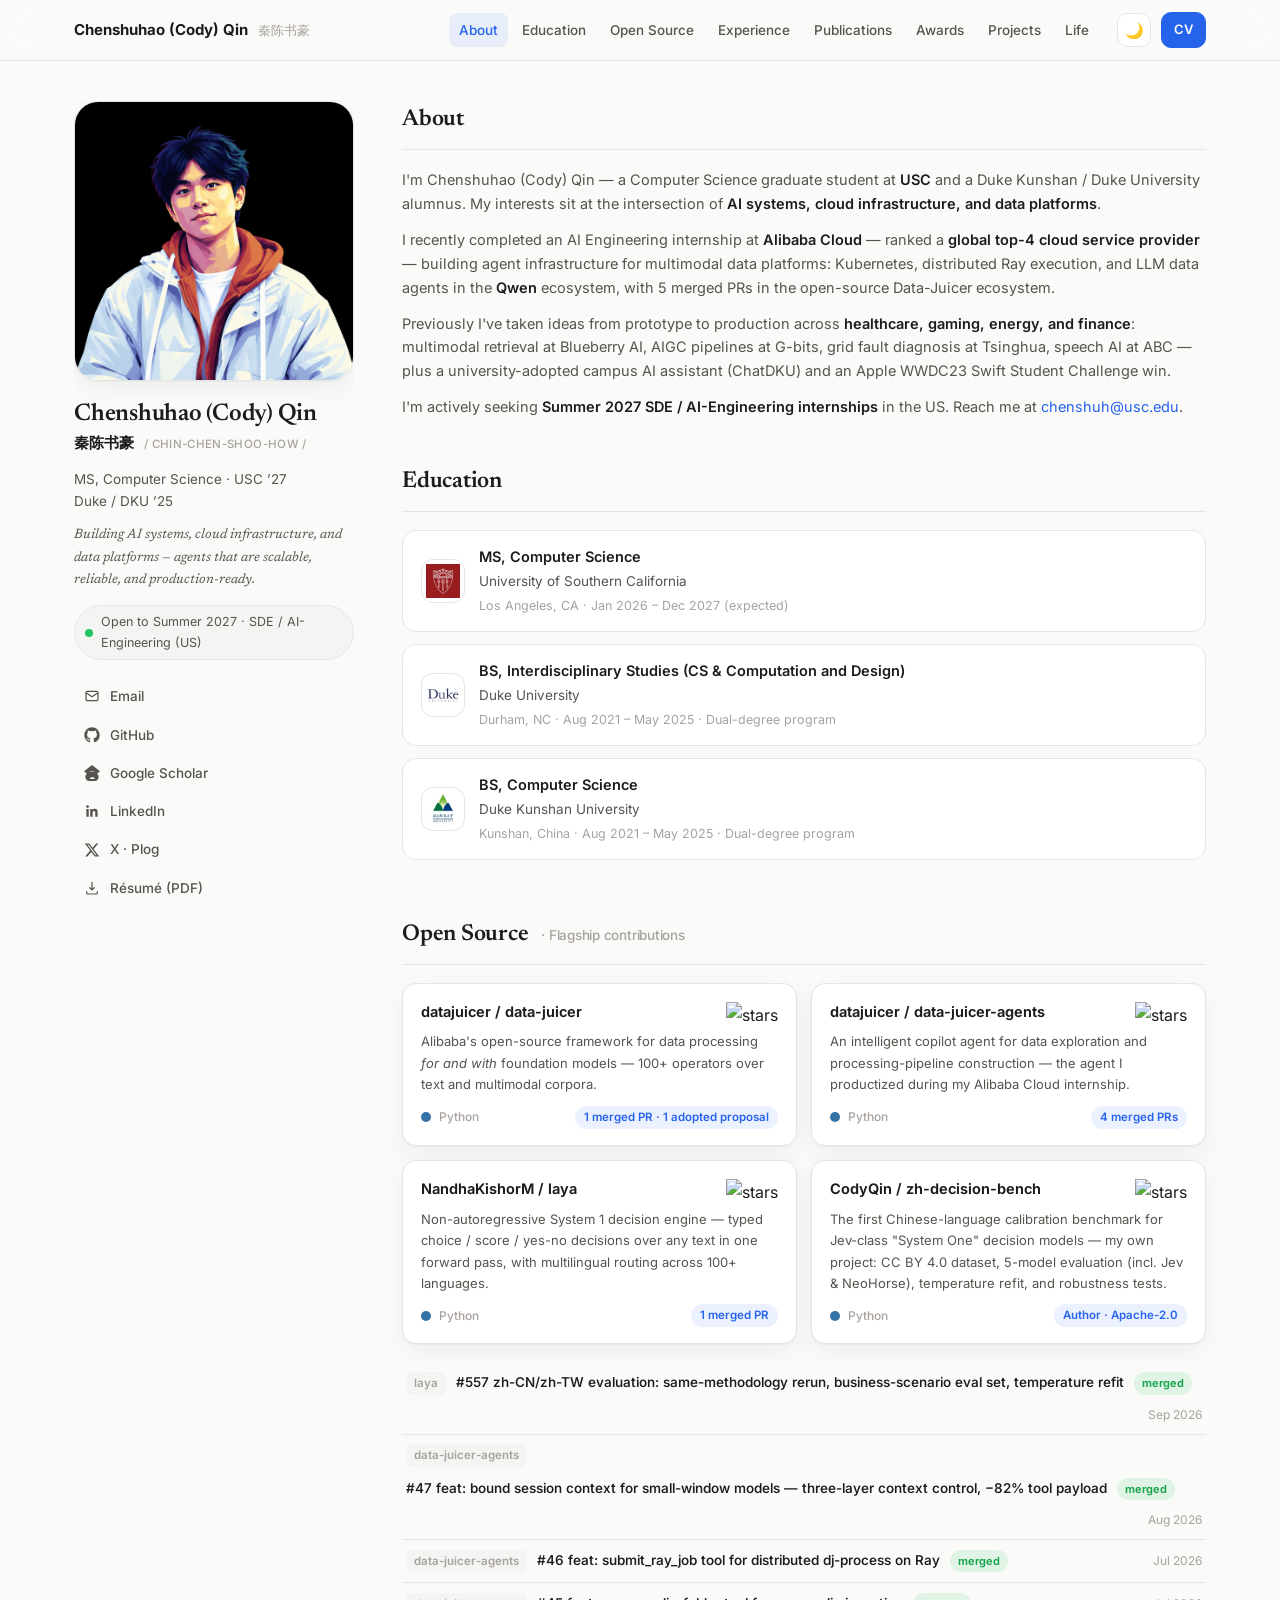
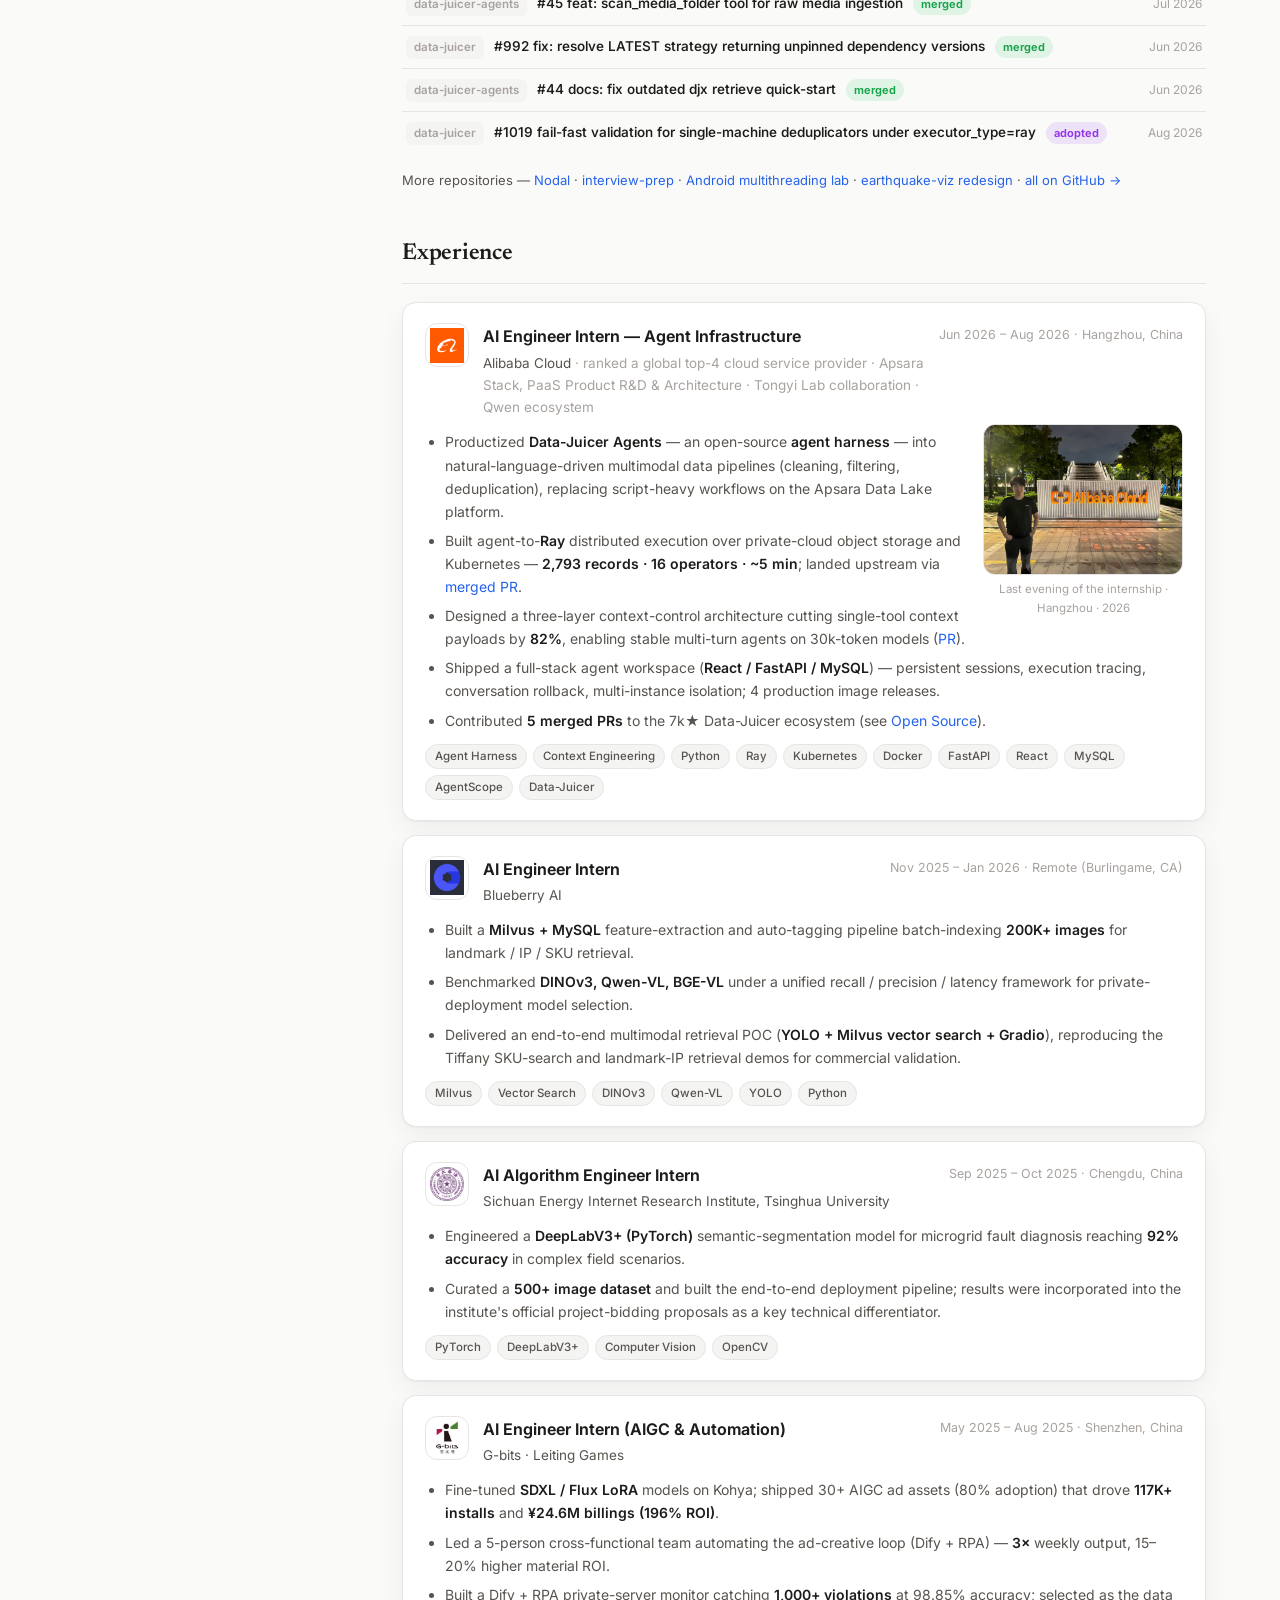
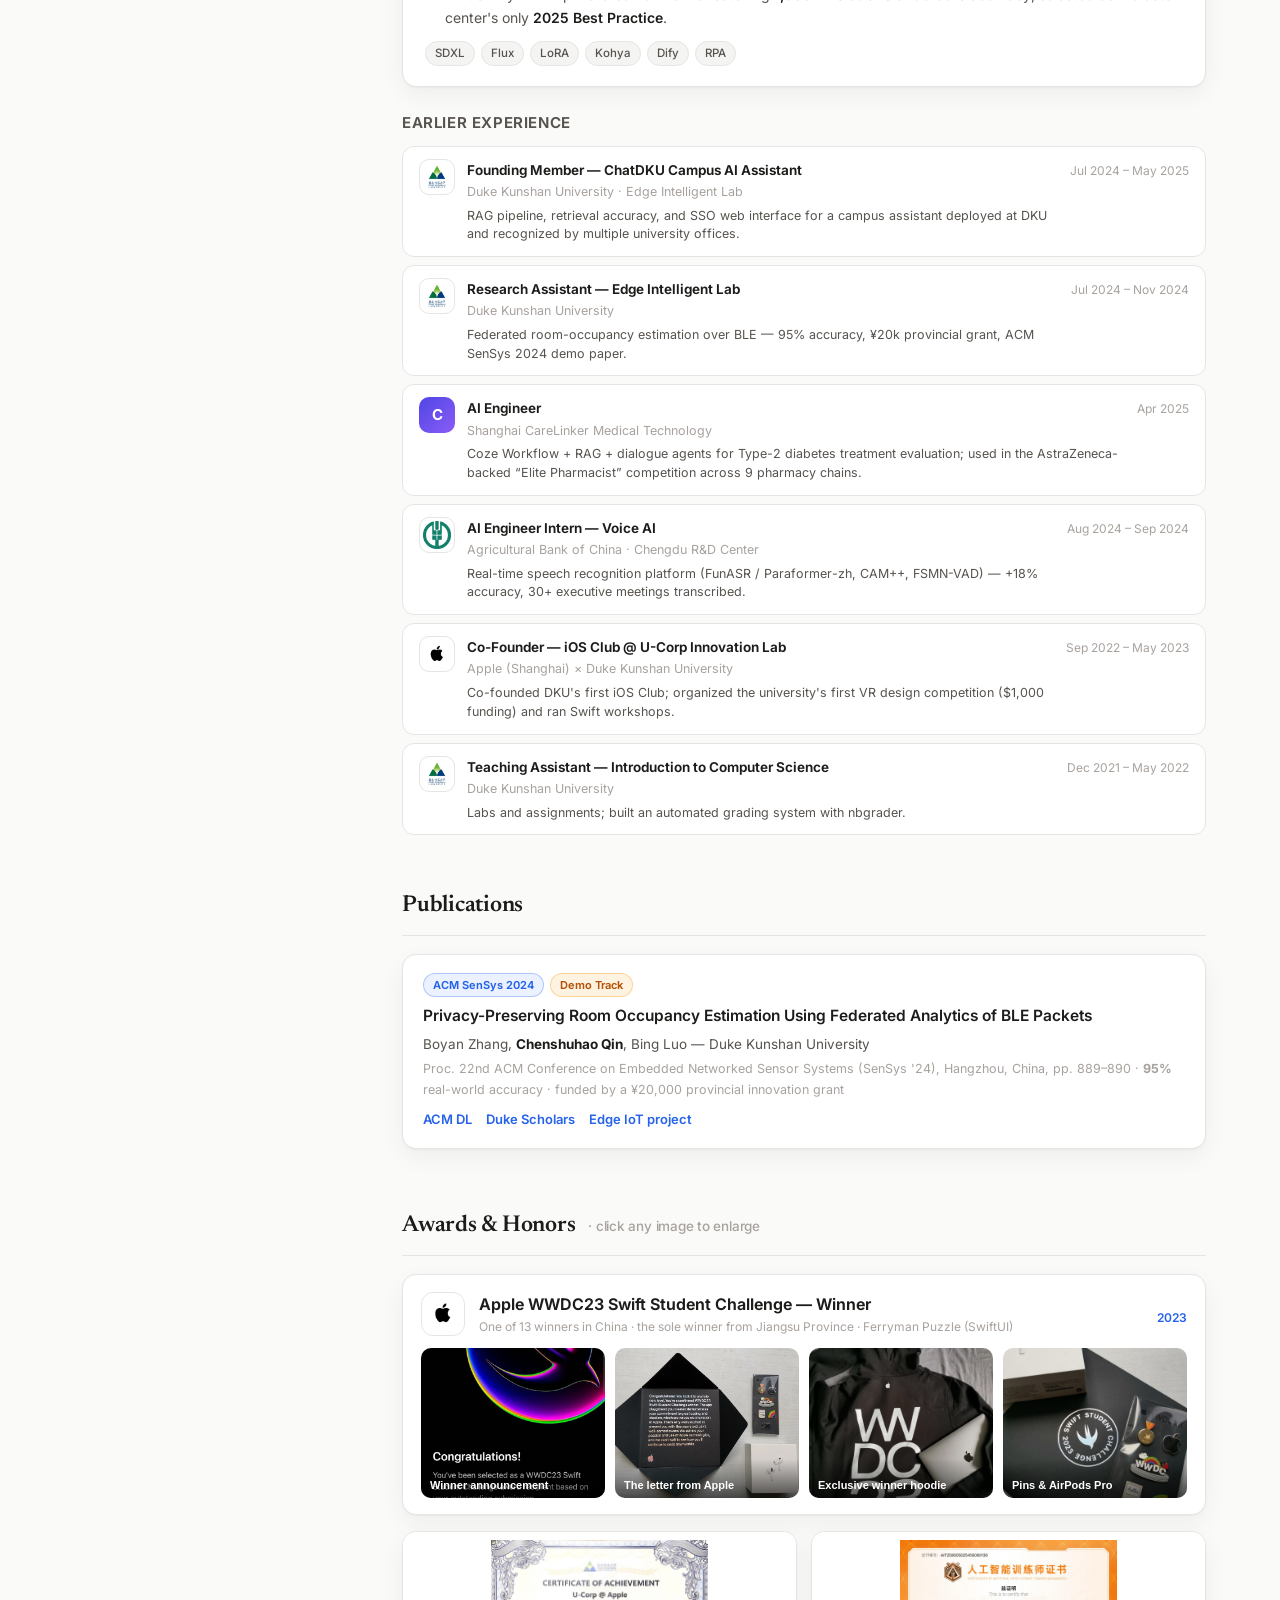
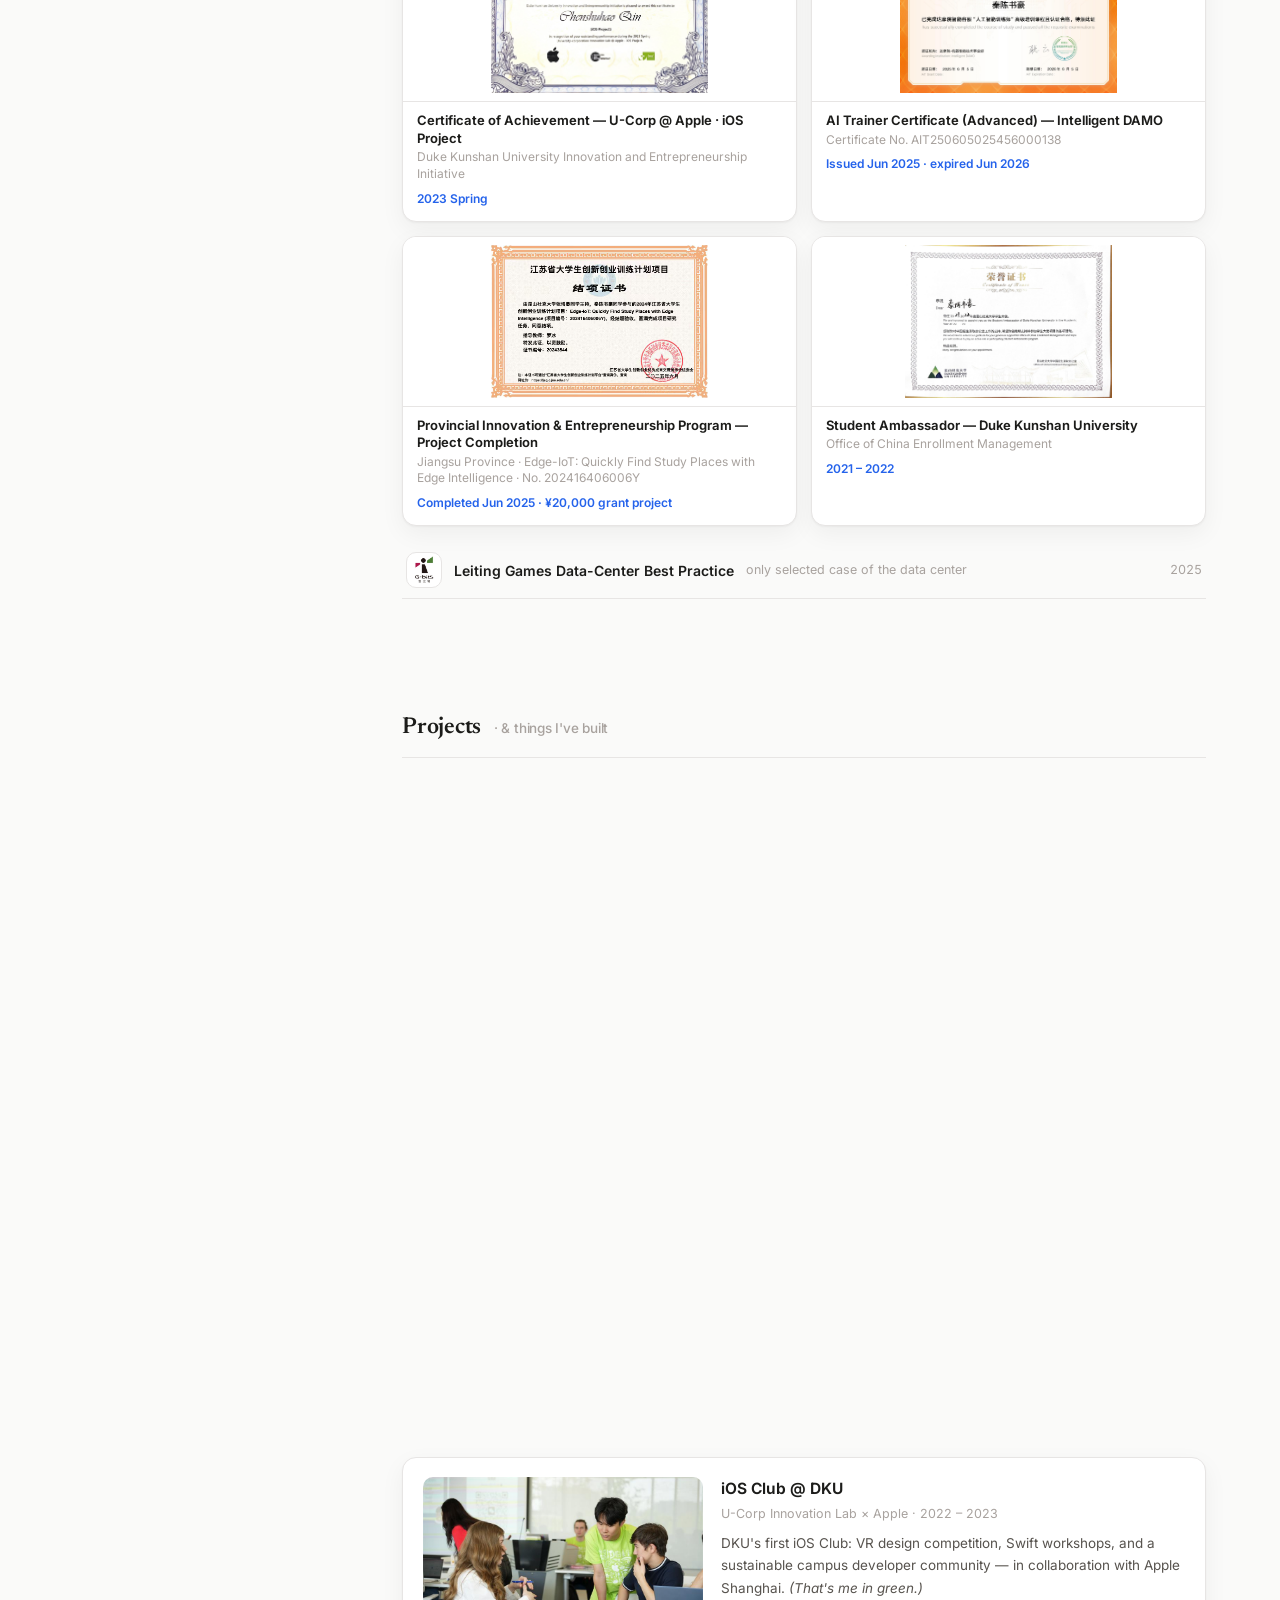
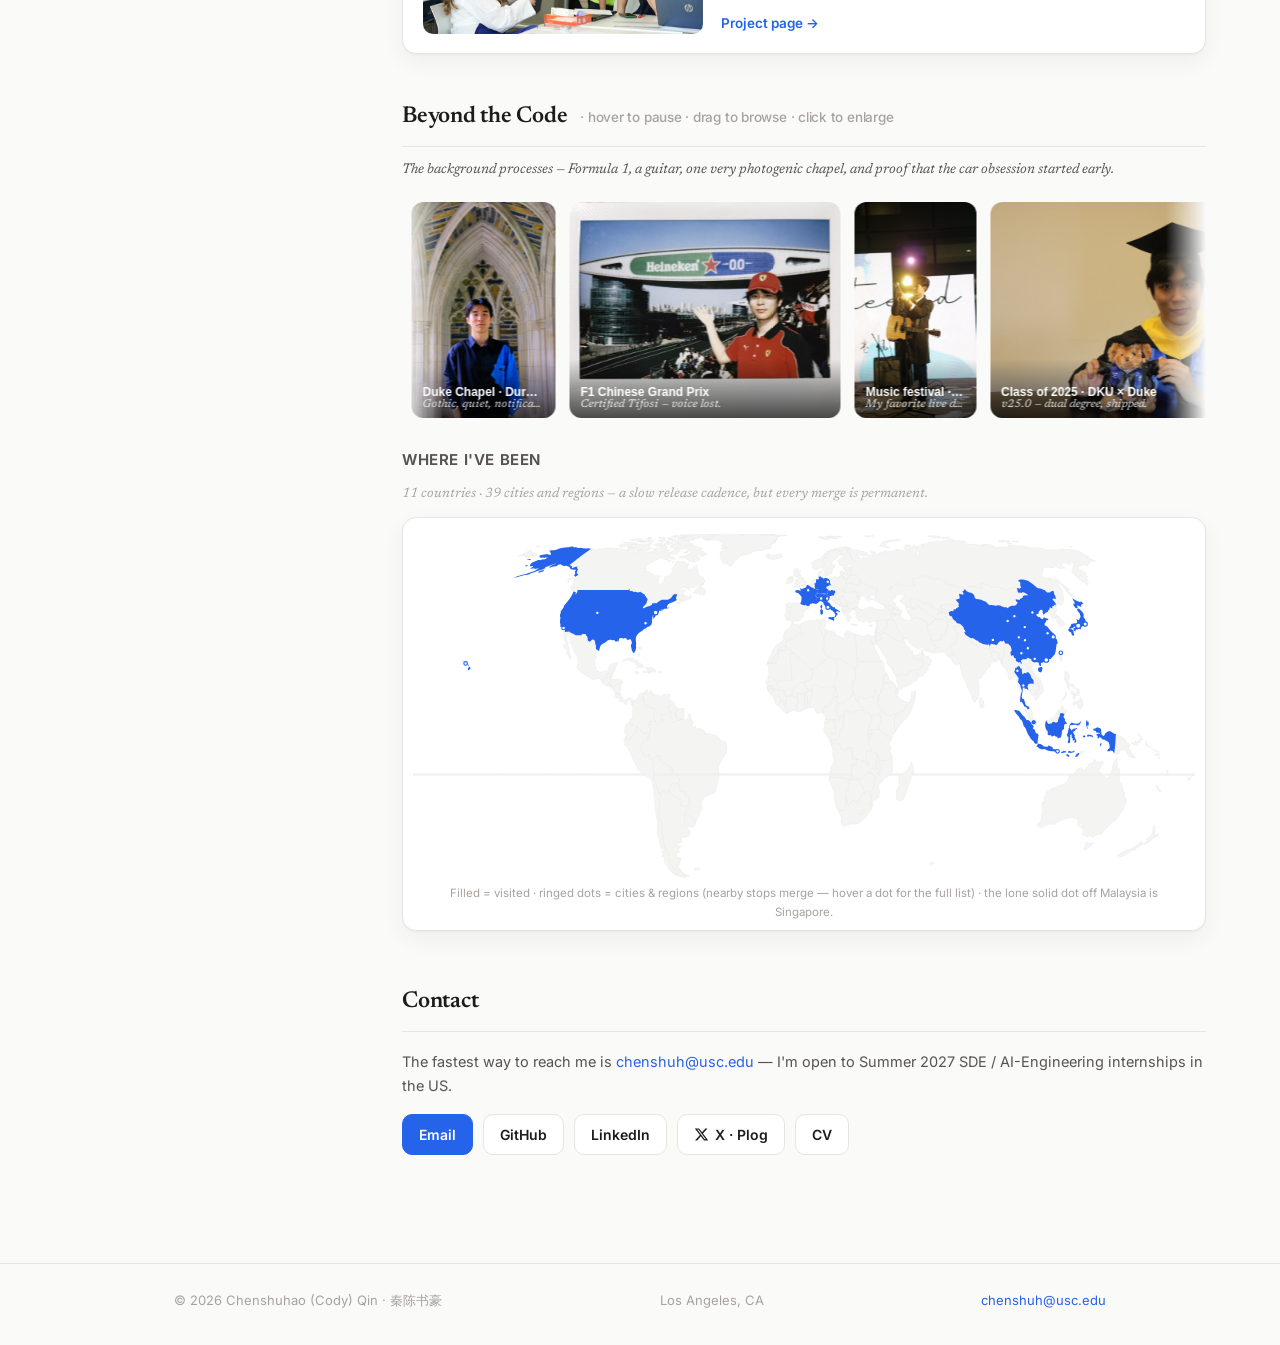
==== commit dcd42746: "feat(site): X (Plog) link in sidebar" ====
--- a/index.html
+++ b/index.html
@@ -48,6 +48,7 @@
         <li><a href="https://github.com/CodyQin" target="_blank" rel="noopener"><svg viewBox="0 0 24 24" fill="currentColor"><path d="M12 .5C5.65.5.5 5.65.5 12c0 5.08 3.29 9.39 7.86 10.91.58.11.79-.25.79-.56 0-.27-.01-1.17-.02-2.12-3.2.7-3.88-1.36-3.88-1.36-.52-1.33-1.28-1.68-1.28-1.68-1.04-.71.08-.7.08-.7 1.15.08 1.76 1.19 1.76 1.19 1.03 1.75 2.69 1.25 3.34.95.1-.74.4-1.25.72-1.53-2.55-.29-5.24-1.28-5.24-5.69 0-1.26.45-2.28 1.19-3.09-.12-.29-.52-1.46.11-3.05 0 0 .97-.31 3.17 1.18a11 11 0 0 1 5.77 0c2.2-1.49 3.17-1.18 3.17-1.18.63 1.59.23 2.76.11 3.05.74.81 1.19 1.83 1.19 3.09 0 4.42-2.7 5.39-5.26 5.68.41.35.78 1.05.78 2.12 0 1.53-.01 2.76-.01 3.14 0 .3.2.67.8.55A11.51 11.51 0 0 0 23.5 12C23.5 5.65 18.35.5 12 .5Z"/></svg>GitHub</a></li>
         <li><a href="https://scholar.google.com/citations?user=yY14am0AAAAJ" target="_blank" rel="noopener"><svg viewBox="0 0 24 24" fill="currentColor"><path d="M5.242 13.769L0 9.5 12 0l12 9.5-5.242 4.269C17.548 11.249 14.978 9.5 12 9.5c-2.977 0-5.548 1.748-6.758 4.269zM12 10c7.2 0 10.002 4.323 10.002 8.354 0 2.756-2.395 5.646-5.898 5.646h-8.21c-3.503 0-5.898-2.89-5.898-5.646C1.998 14.323 4.8 10 12 10zm-.5 8.5c-1.38 0-2.5 1.002-2.5 2.5h6.937c0-1.498-1.057-2.5-2.437-2.5h-2z"/></svg>Google Scholar</a></li>
         <li><a href="https://www.linkedin.com/in/chenshuhao-qin/" target="_blank" rel="noopener"><svg viewBox="0 0 24 24" fill="currentColor"><path d="M20.45 20.45h-3.55v-5.57c0-1.33-.03-3.04-1.85-3.04-1.86 0-2.14 1.45-2.14 2.94v5.67H9.35V9h3.41v1.56h.05c.47-.9 1.63-1.85 3.36-1.85 3.6 0 4.27 2.37 4.27 5.45v6.29ZM5.34 7.43a2.06 2.06 0 1 1 0-4.12 2.06 2.06 0 0 1 0 4.12ZM7.12 20.45H3.55V9h3.57v11.45Z"/></svg>LinkedIn</a></li>
+        <li><a href="https://x.com/Cody_Qdi" target="_blank" rel="noopener"><svg viewBox="0 0 24 24" fill="currentColor"><path d="M18.244 2.25h3.308l-7.227 8.26 8.502 11.24H16.17l-5.214-6.817L4.99 21.75H1.68l7.73-8.835L1.254 2.25H8.08l4.713 6.231zm-1.161 17.52h1.833L7.084 4.126H5.117z"/></svg>X · Plog</a></li>
         <li><a href="resume/Chenshuhao_Qin_Resume.pdf" download="Chenshuhao_Qin_Resume.pdf" target="_blank" rel="noopener"><svg viewBox="0 0 24 24" fill="none" stroke="currentColor" stroke-width="1.8"><path d="M12 3v12m0 0 4-4m-4 4-4-4"/><path d="M4 17v2a2 2 0 0 0 2 2h12a2 2 0 0 0 2-2v-2"/></svg>Résumé (PDF)</a></li>
       </ul>
 
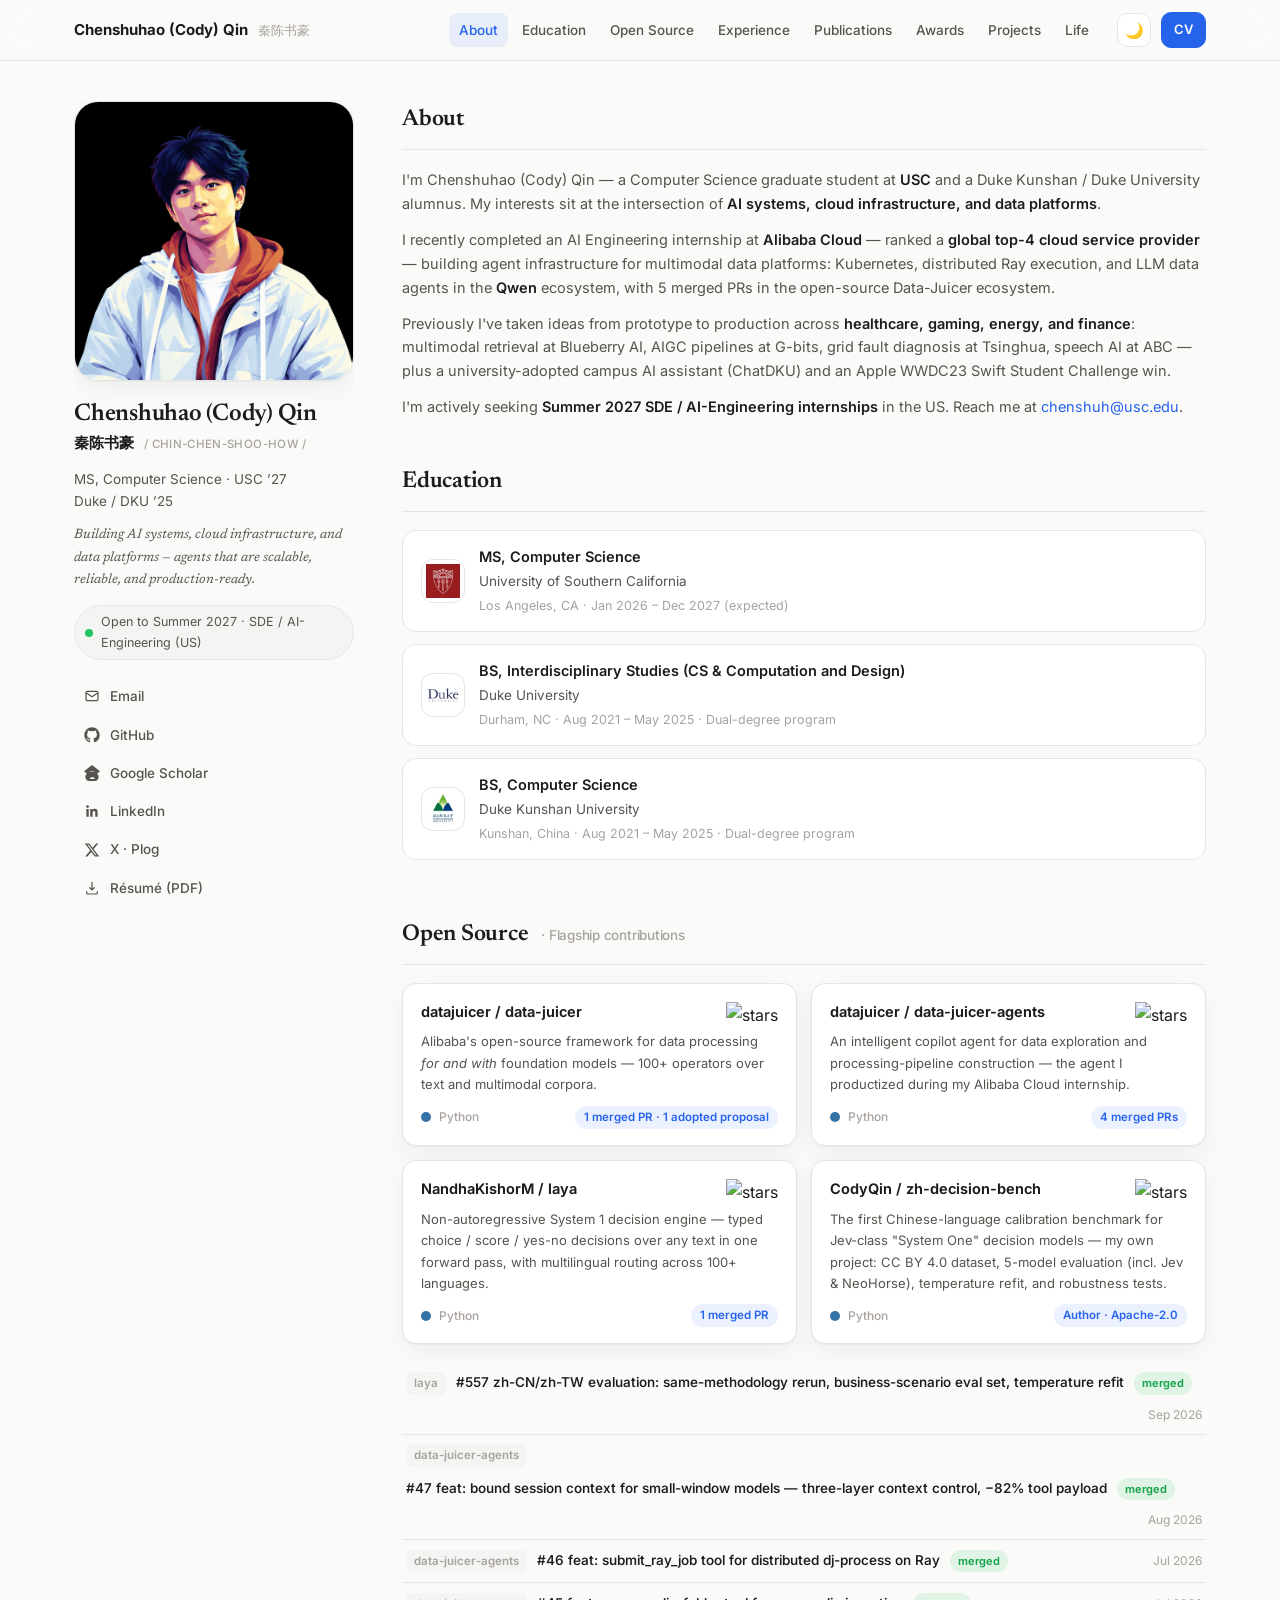
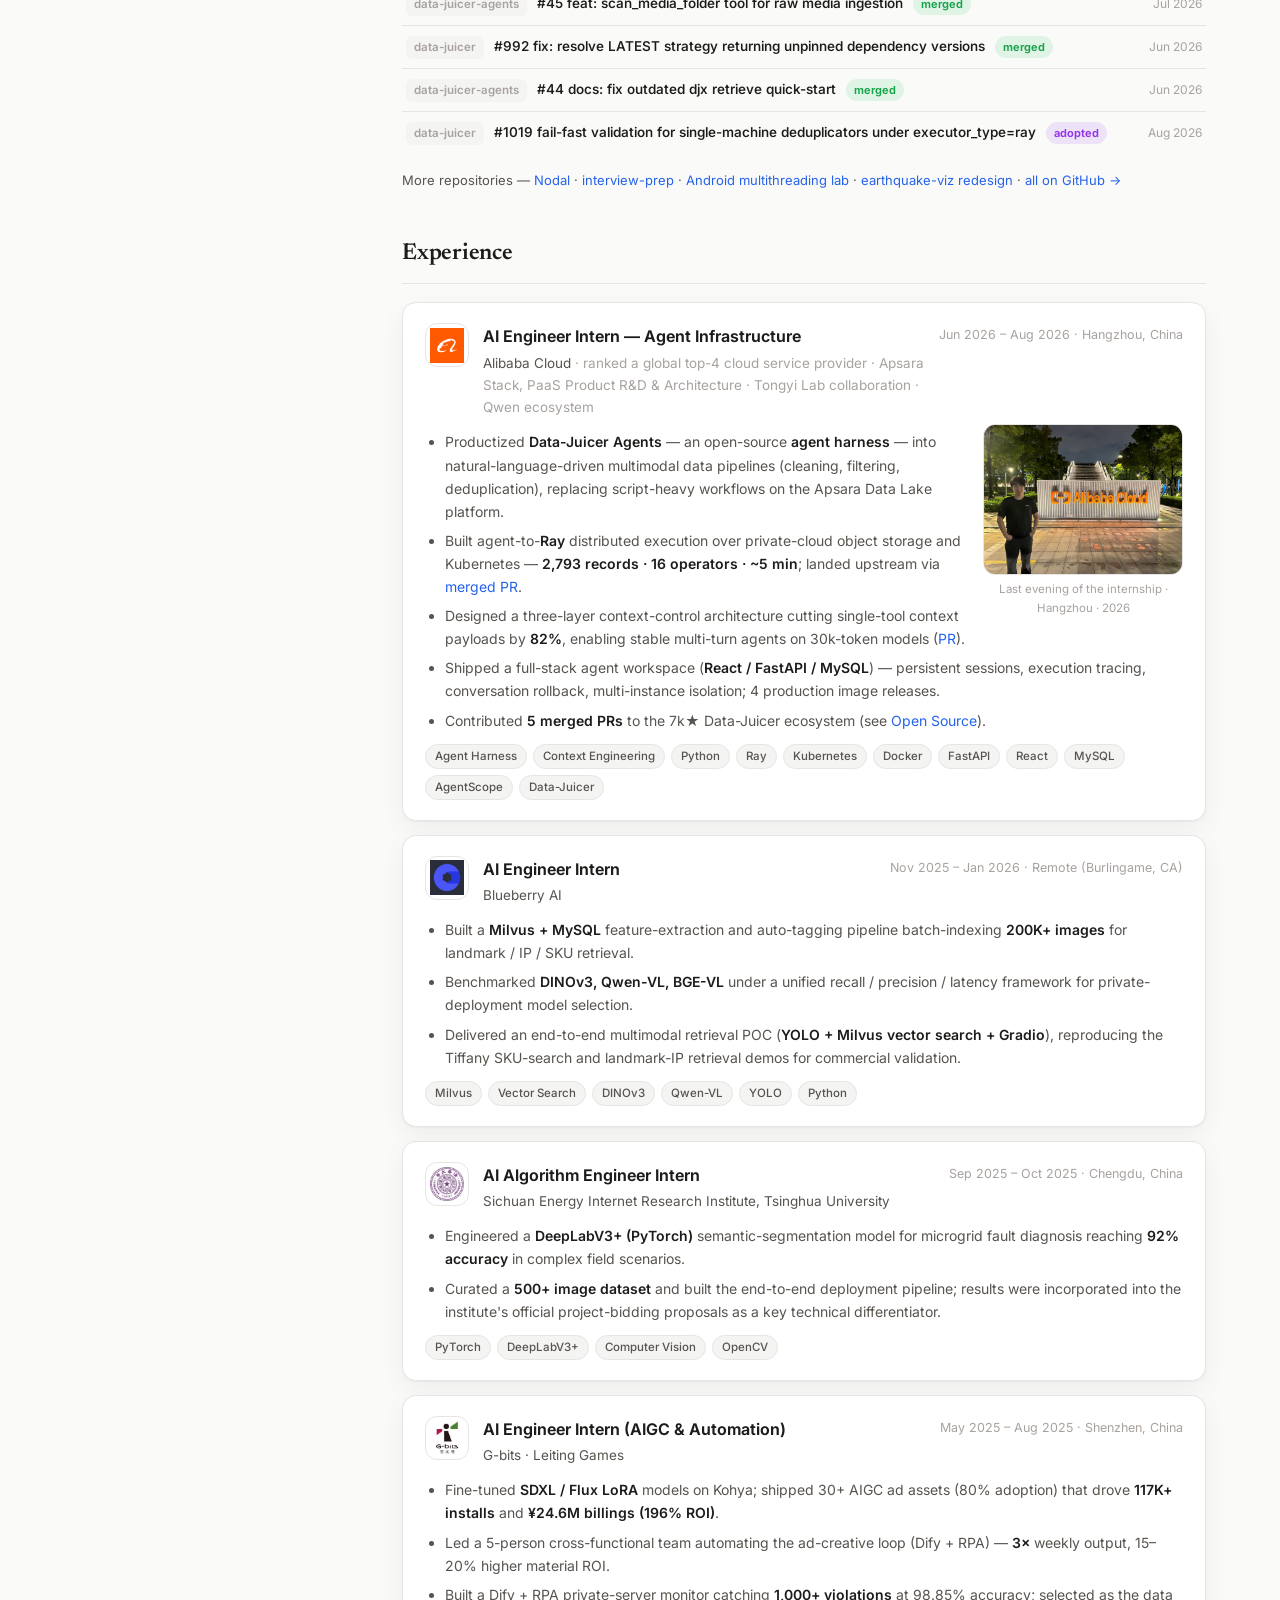
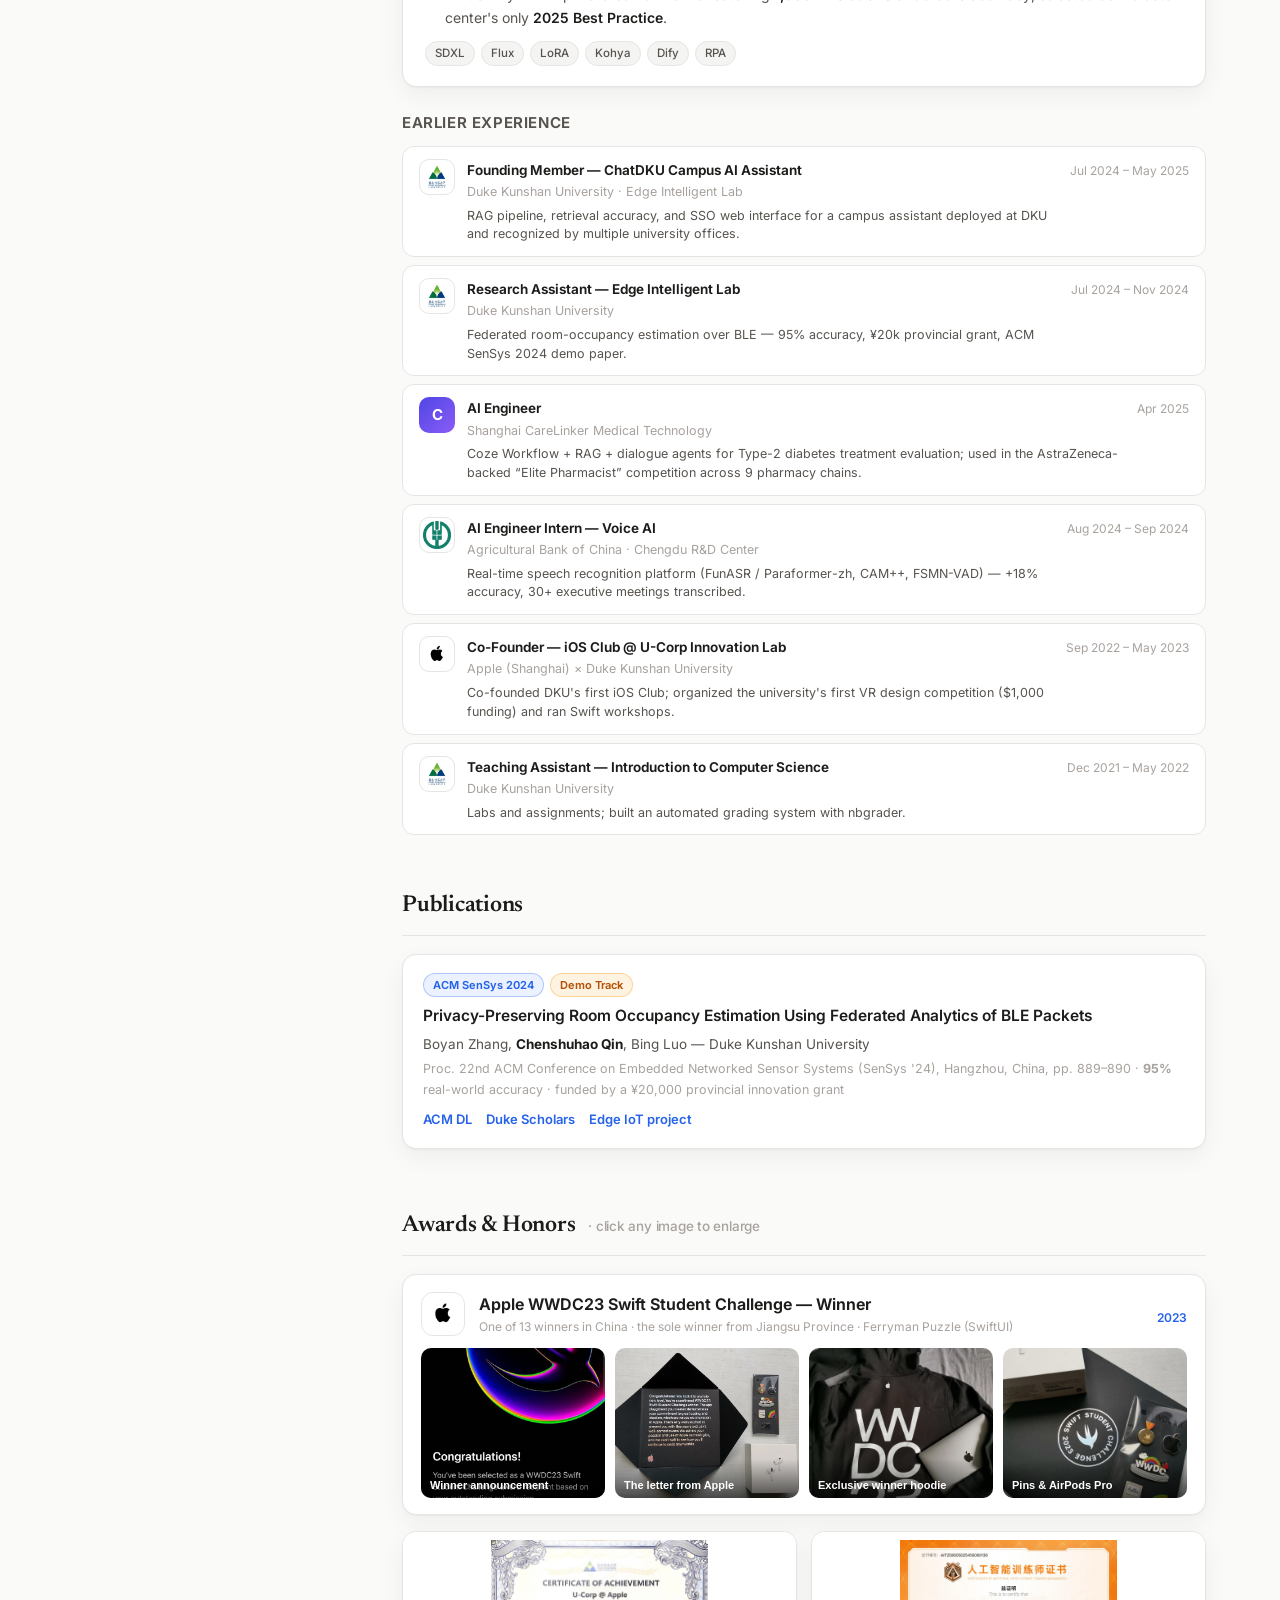
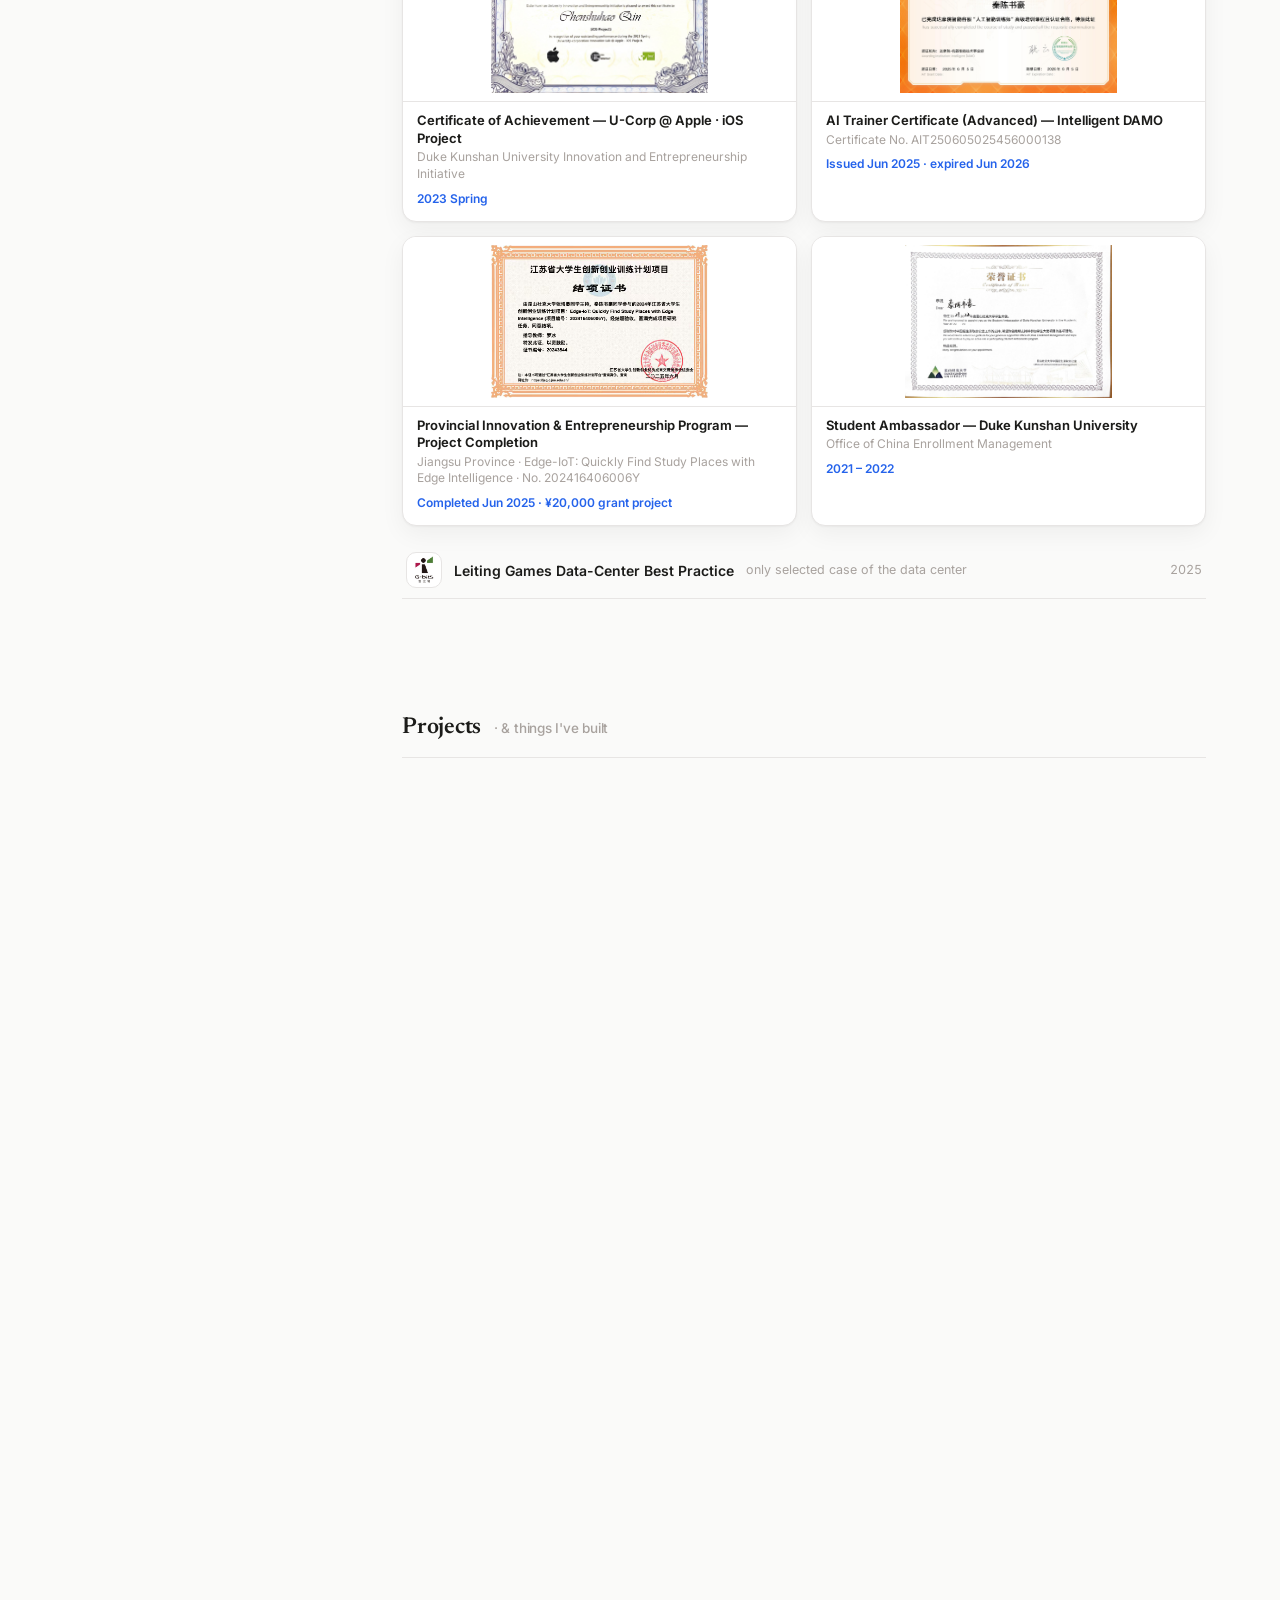
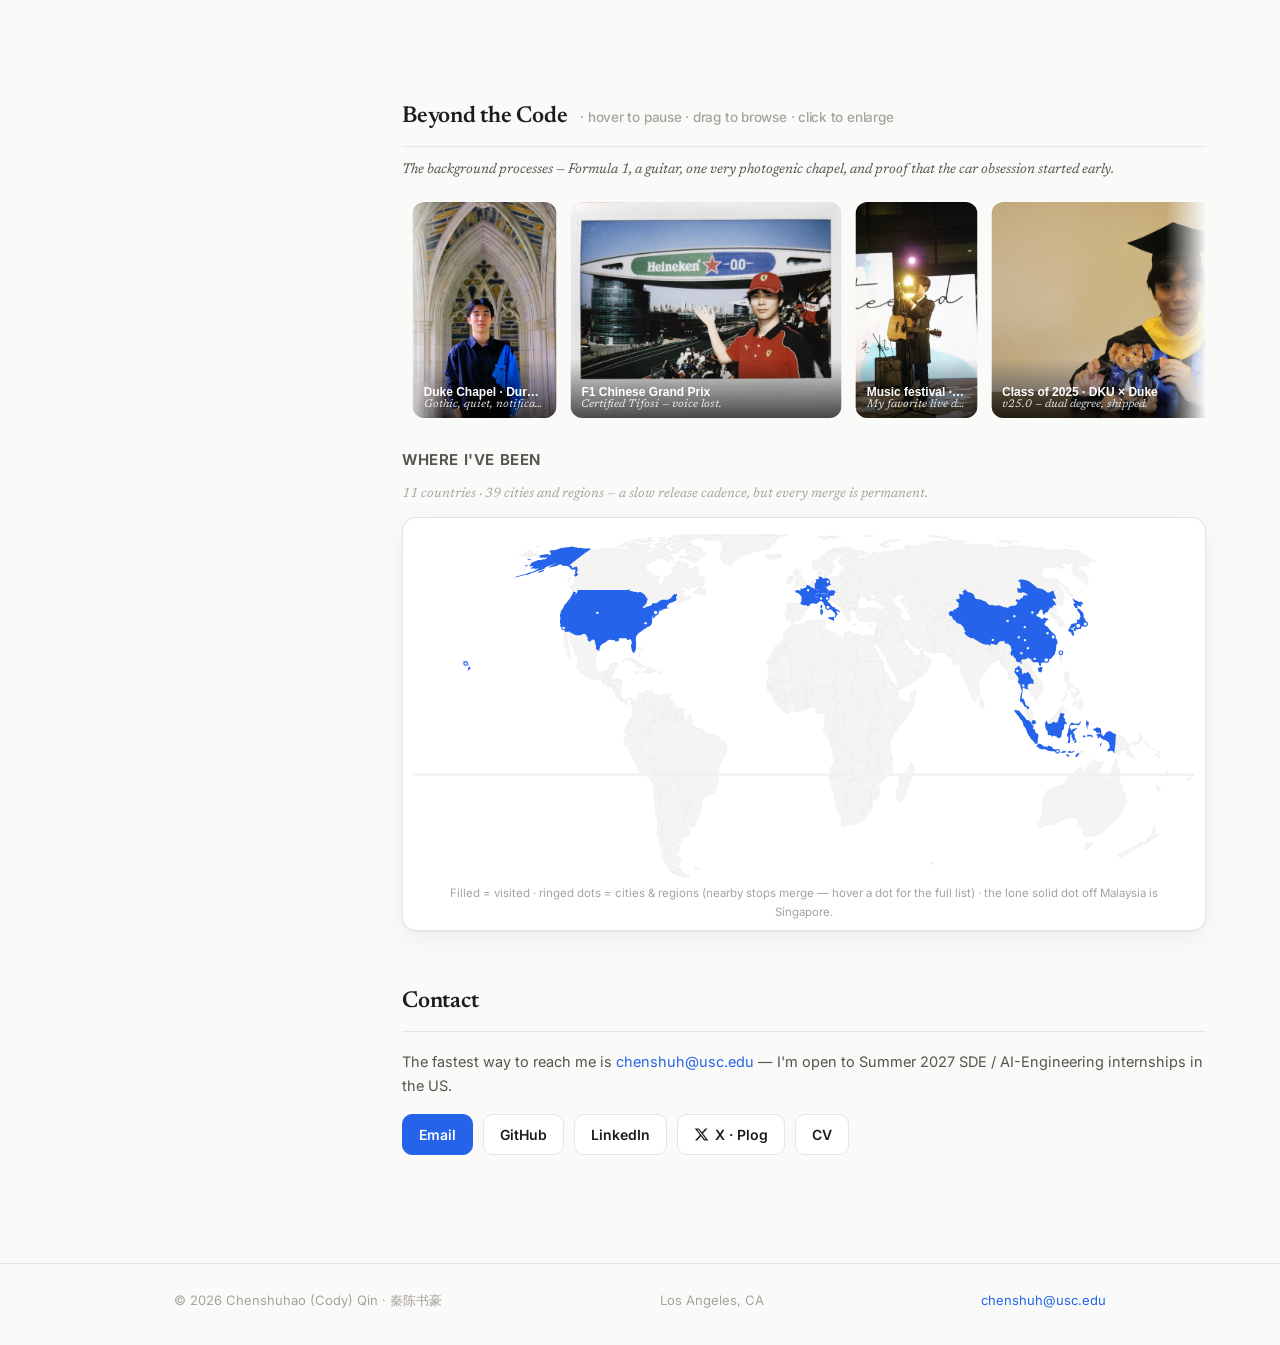
==== commit 79bd1846: "fix(site): mobile layout — wrap long award notes, native filmstrip scroll on phones" ====
--- a/index.html
+++ b/index.html
@@ -9,7 +9,7 @@
   <link rel="preconnect" href="https://fonts.googleapis.com">
   <link rel="preconnect" href="https://fonts.gstatic.com" crossorigin>
   <link href="https://fonts.googleapis.com/css2?family=Inter:wght@400;500;600;700&family=Newsreader:ital,opsz,wght@0,6..72,500;0,6..72,600;1,6..72,500&display=swap" rel="stylesheet">
-  <link rel="stylesheet" href="style.css?v=20260926-2">
+  <link rel="stylesheet" href="style.css?v=20260928-1">
 </head>
 <body>
   <nav class="nav">
@@ -706,7 +706,7 @@
     </div>
   </footer>
 
-  <script src="main.js?v=20260926-4"></script>
+  <script src="main.js?v=20260928-1"></script>
   <script async src="https://busuanzi.ibruce.info/busuanzi/2.3/busuanzi.pure.mini.js"></script>
 </body>
 </html>
--- a/style.css
+++ b/style.css
@@ -343,6 +343,15 @@
 }
 .reel-cap strong { font-size: 12px; font-weight: 650; white-space: nowrap; overflow: hidden; text-overflow: ellipsis; }
 .reel-cap em { font-size: 11px; font-weight: 400; color: rgba(255,255,255,.88); font-family: var(--font-display); white-space: nowrap; overflow: hidden; text-overflow: ellipsis; }
+
+/* Phones: the filmstrip scrolls natively instead of running the JS marquee */
+.reel-native {
+  overflow-x: auto; overscroll-behavior-x: contain; scrollbar-width: none;
+  -webkit-overflow-scrolling: touch; scroll-snap-type: x mandatory;
+}
+.reel-native::-webkit-scrollbar { display: none; }
+.reel-native .reel-track { touch-action: pan-x pan-y; }
+.reel-native .reel-card { scroll-snap-align: start; }
 
 /* ---- Lightbox ---- */
 button.lb, a.lb { cursor: zoom-in; }
@@ -482,4 +491,7 @@
   .reel-cap em { display: none; }
   .reel-cap strong { font-size: 11.5px; }
   .lightbox figcaption { font-size: 12px; padding: 0 12px; }
-}
+  .award-list li { flex-wrap: wrap; }
+  .award-name { flex: 1; }
+  .award-note { order: 1; flex-basis: 100%; margin-top: 3px; }
+}
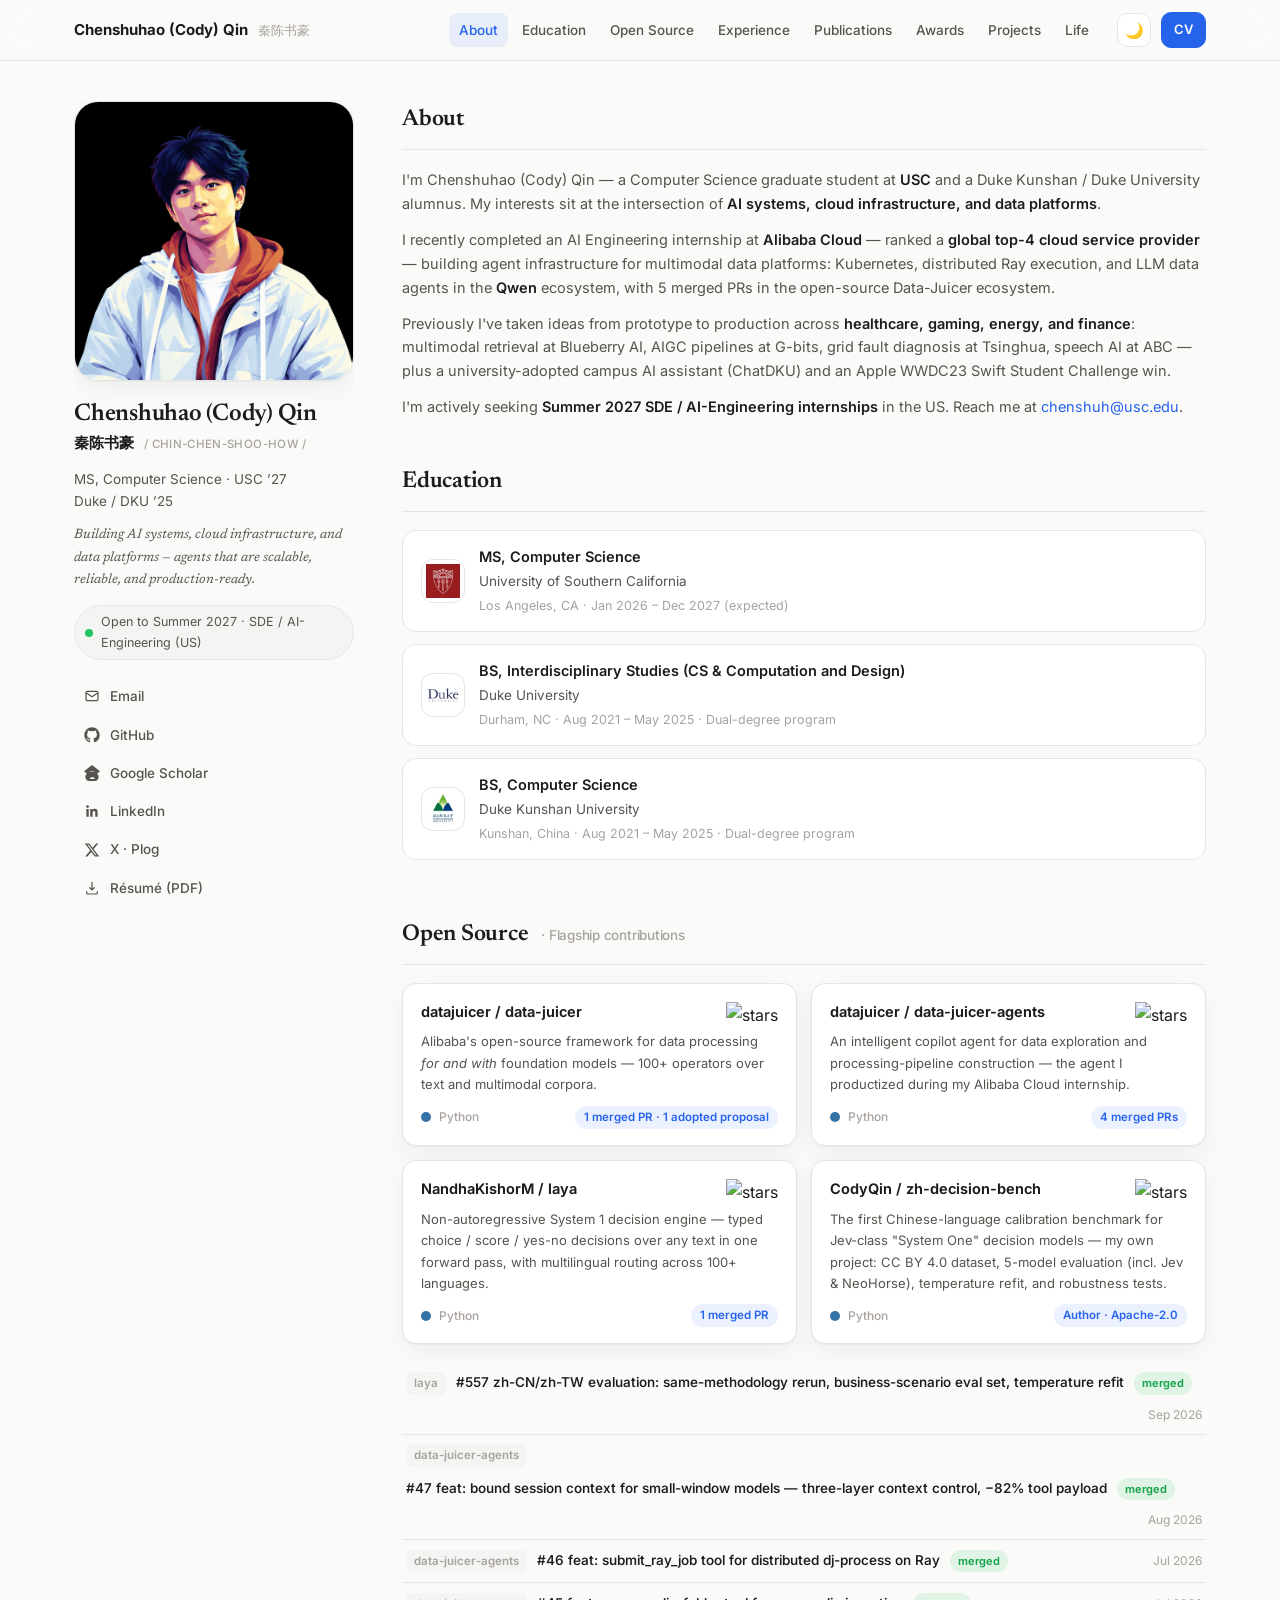
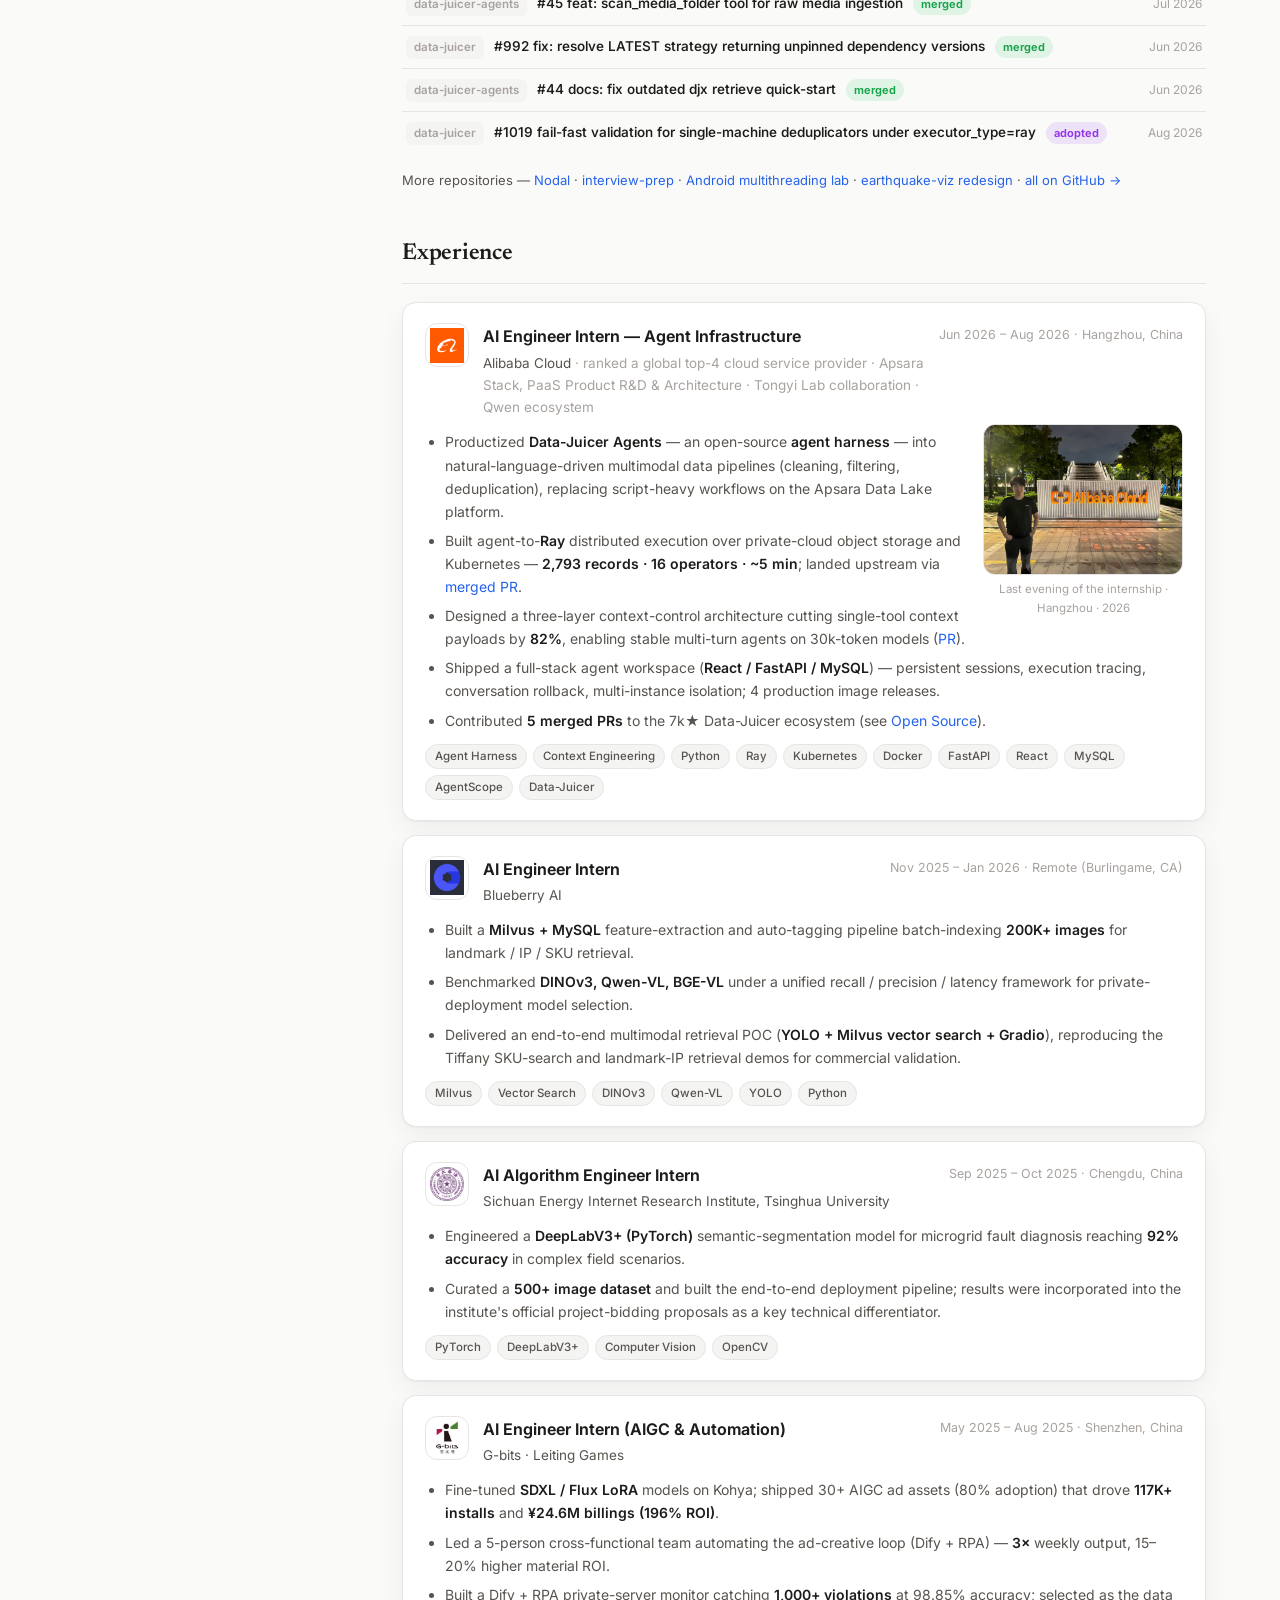
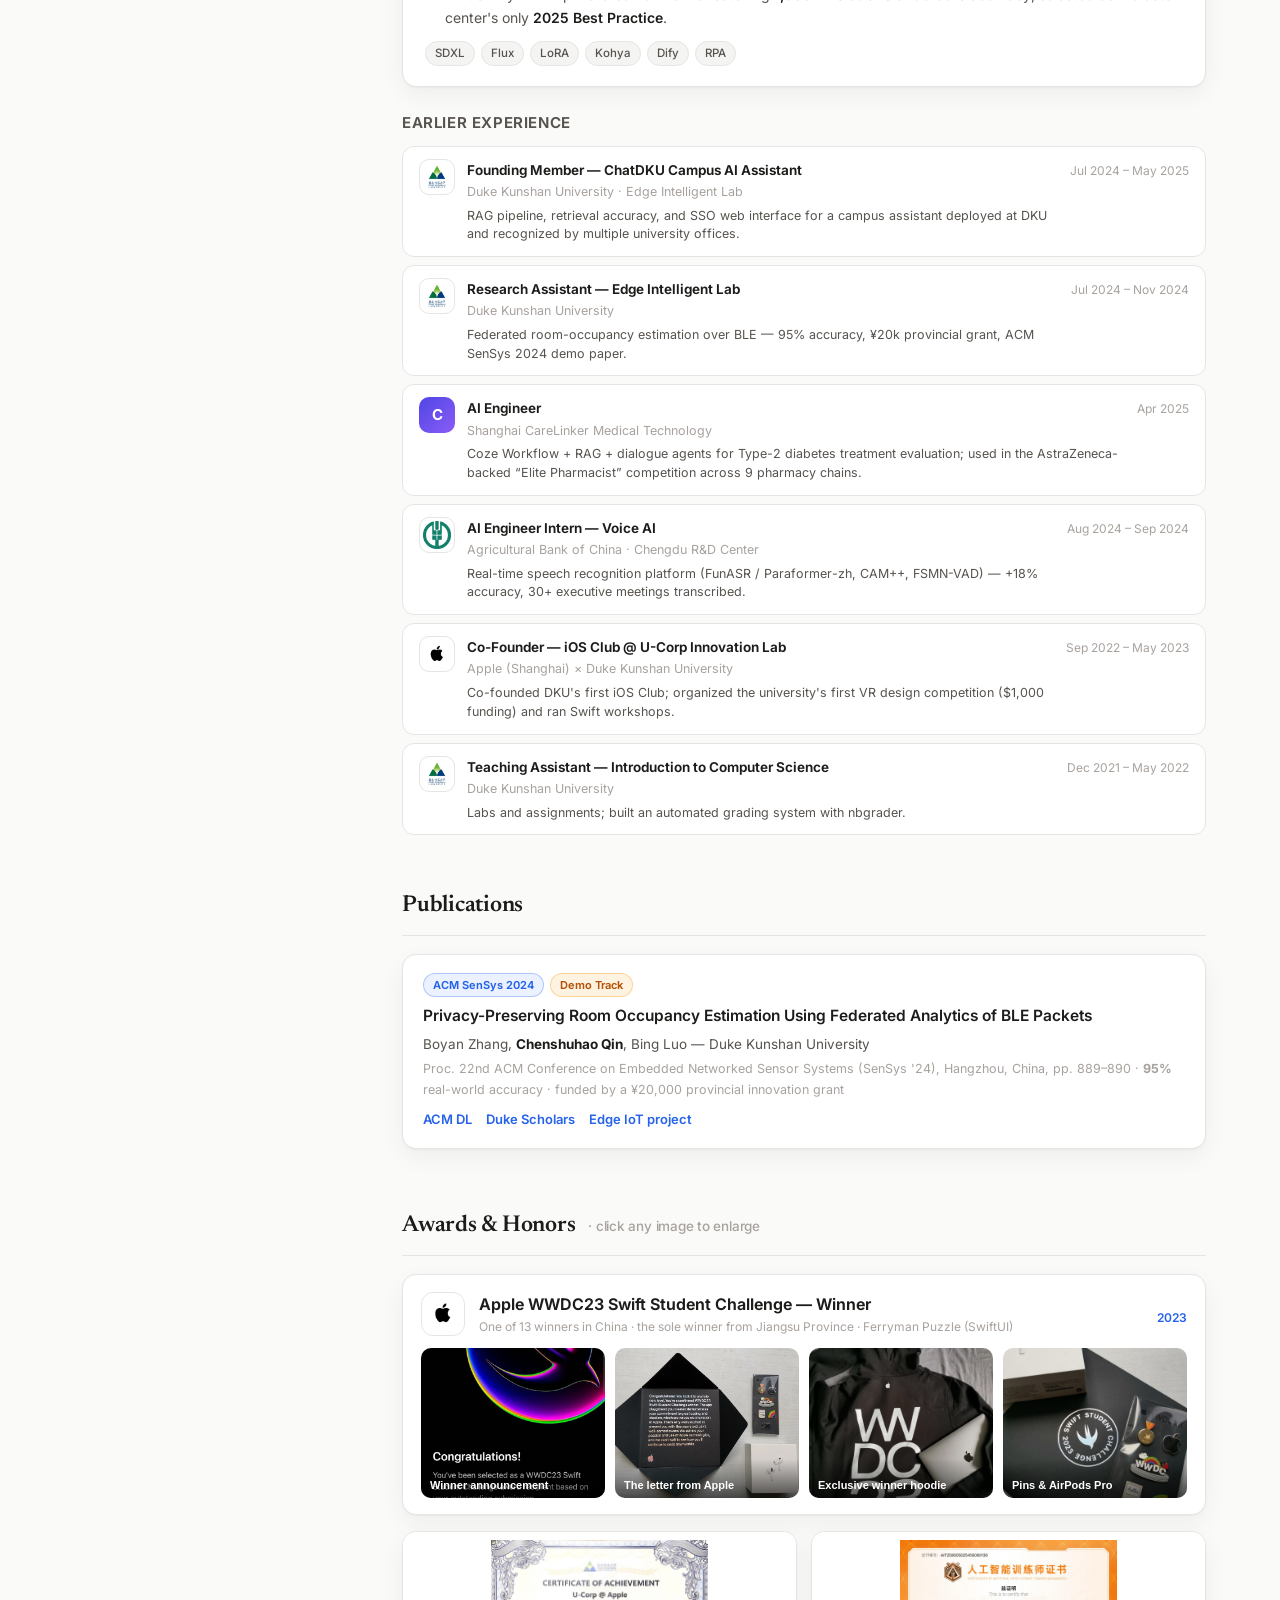
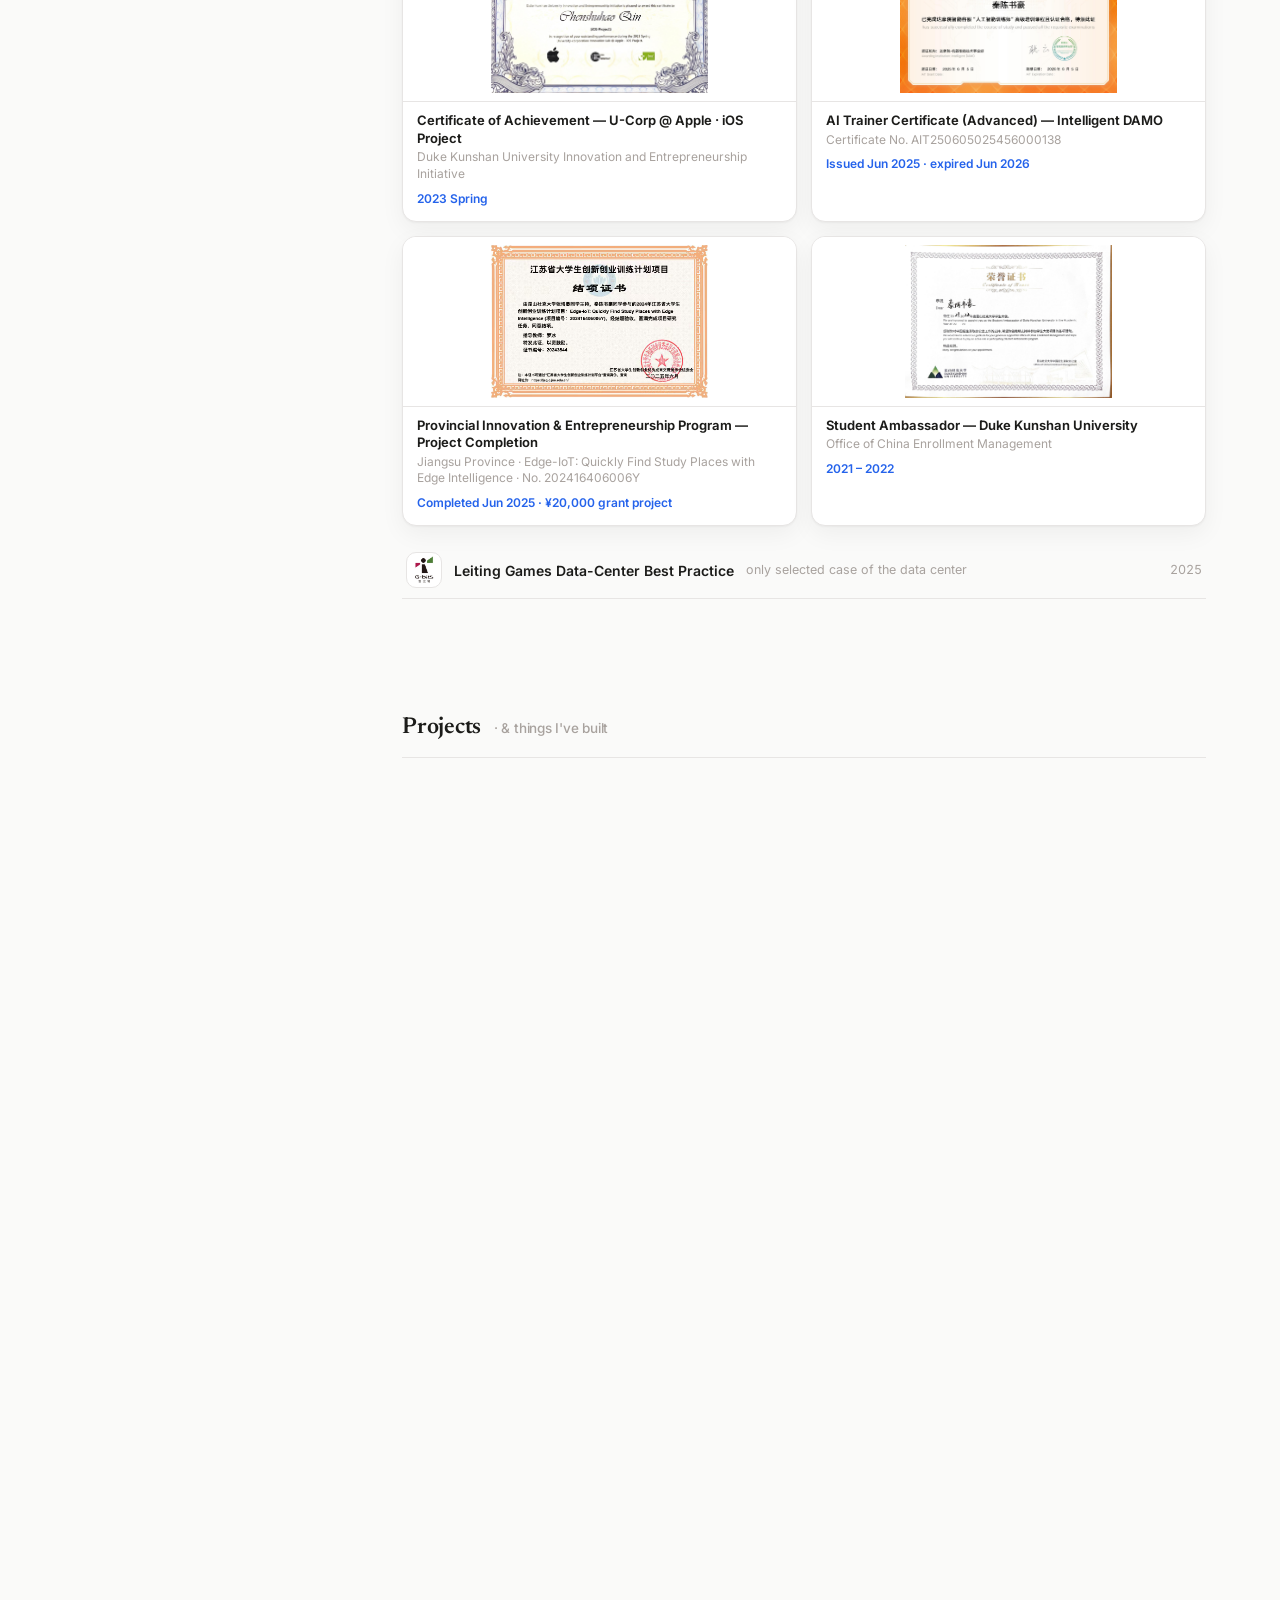
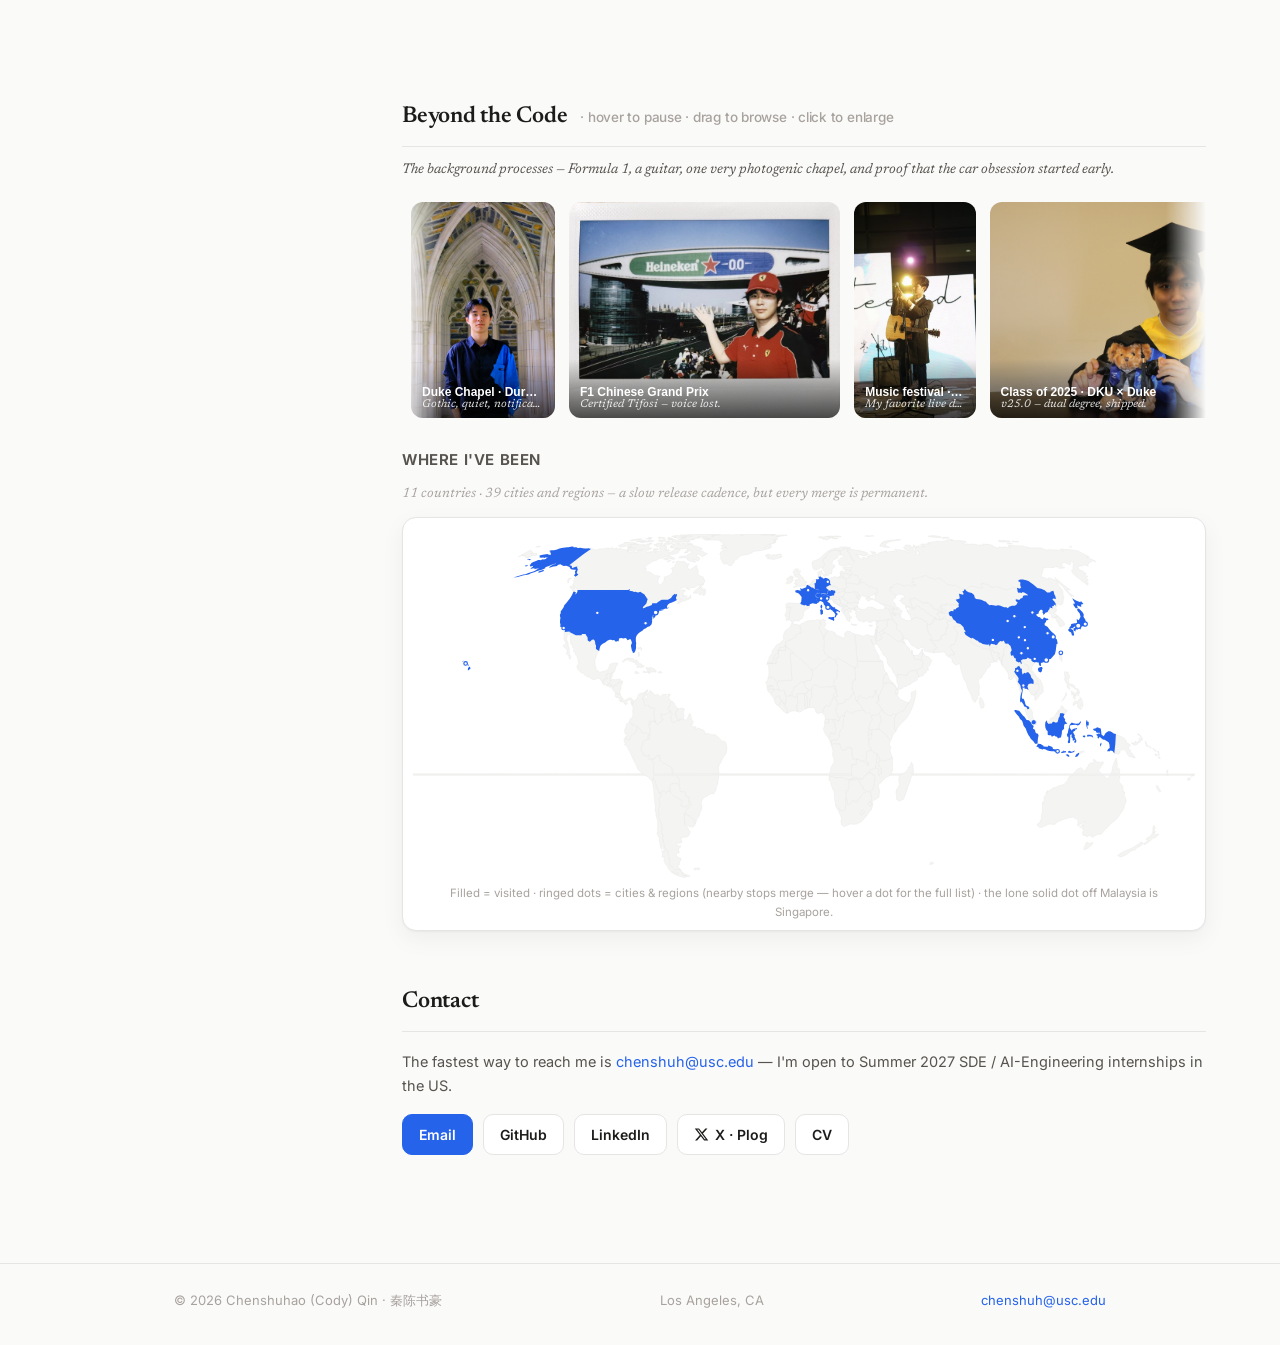
==== commit 5dd037f4: "fix(site): filmstrip can no longer drift blank — ignore zero-width measures, keep re-measuring" ====
--- a/index.html
+++ b/index.html
@@ -706,7 +706,7 @@
     </div>
   </footer>
 
-  <script src="main.js?v=20260928-1"></script>
+  <script src="main.js?v=20261003-1"></script>
   <script async src="https://busuanzi.ibruce.info/busuanzi/2.3/busuanzi.pure.mini.js"></script>
 </body>
 </html>
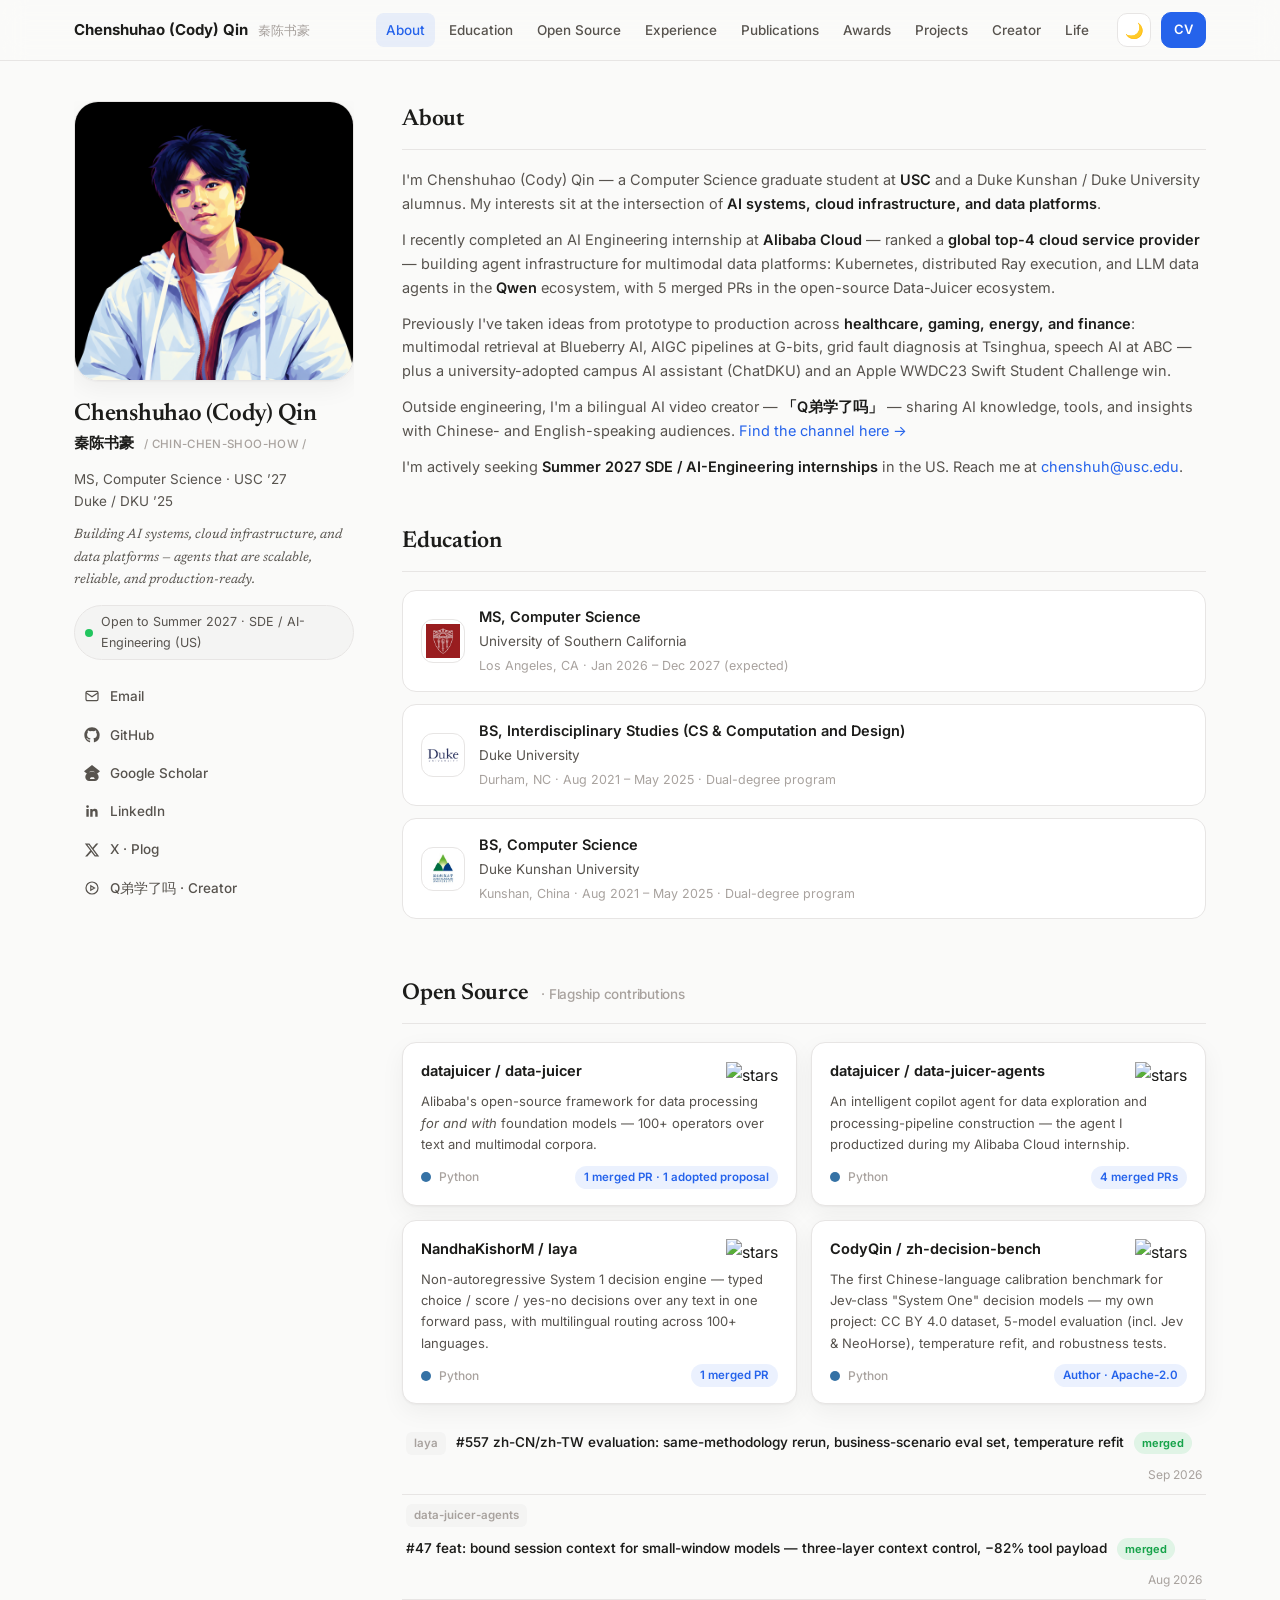
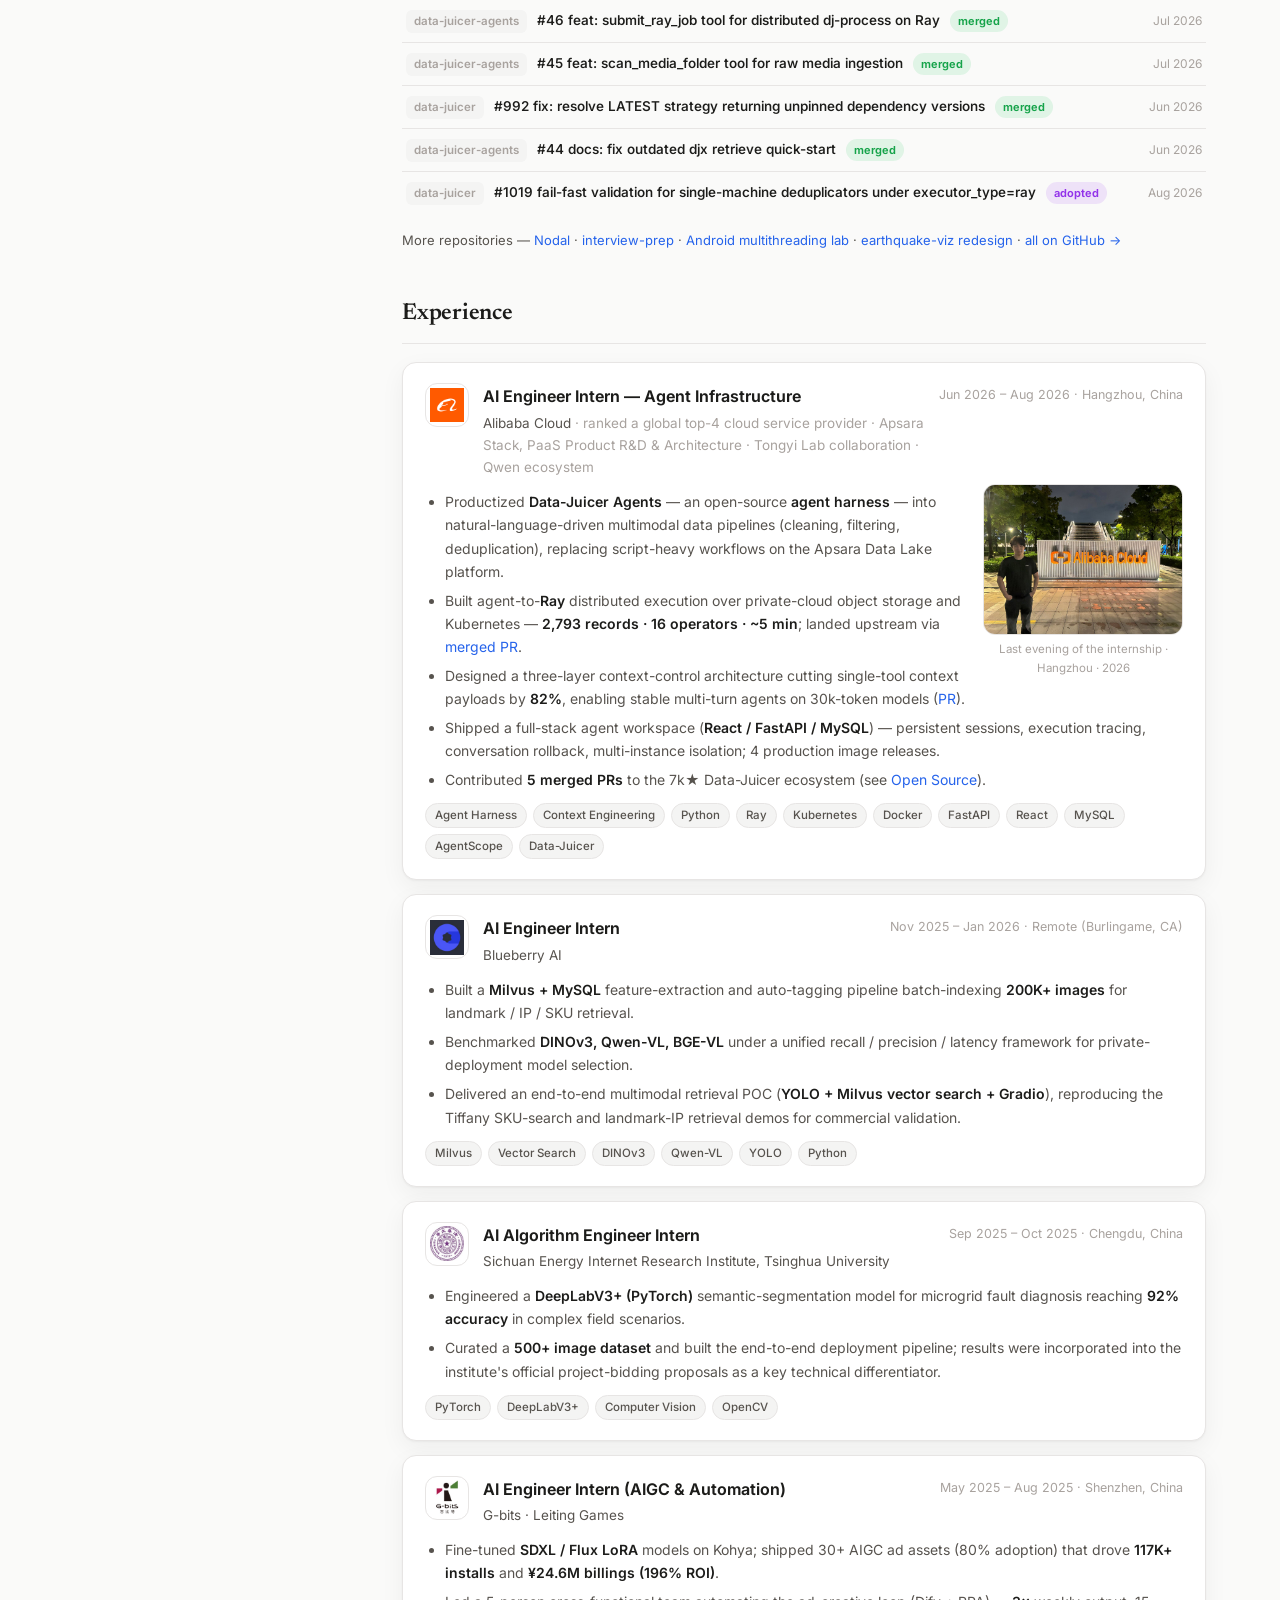
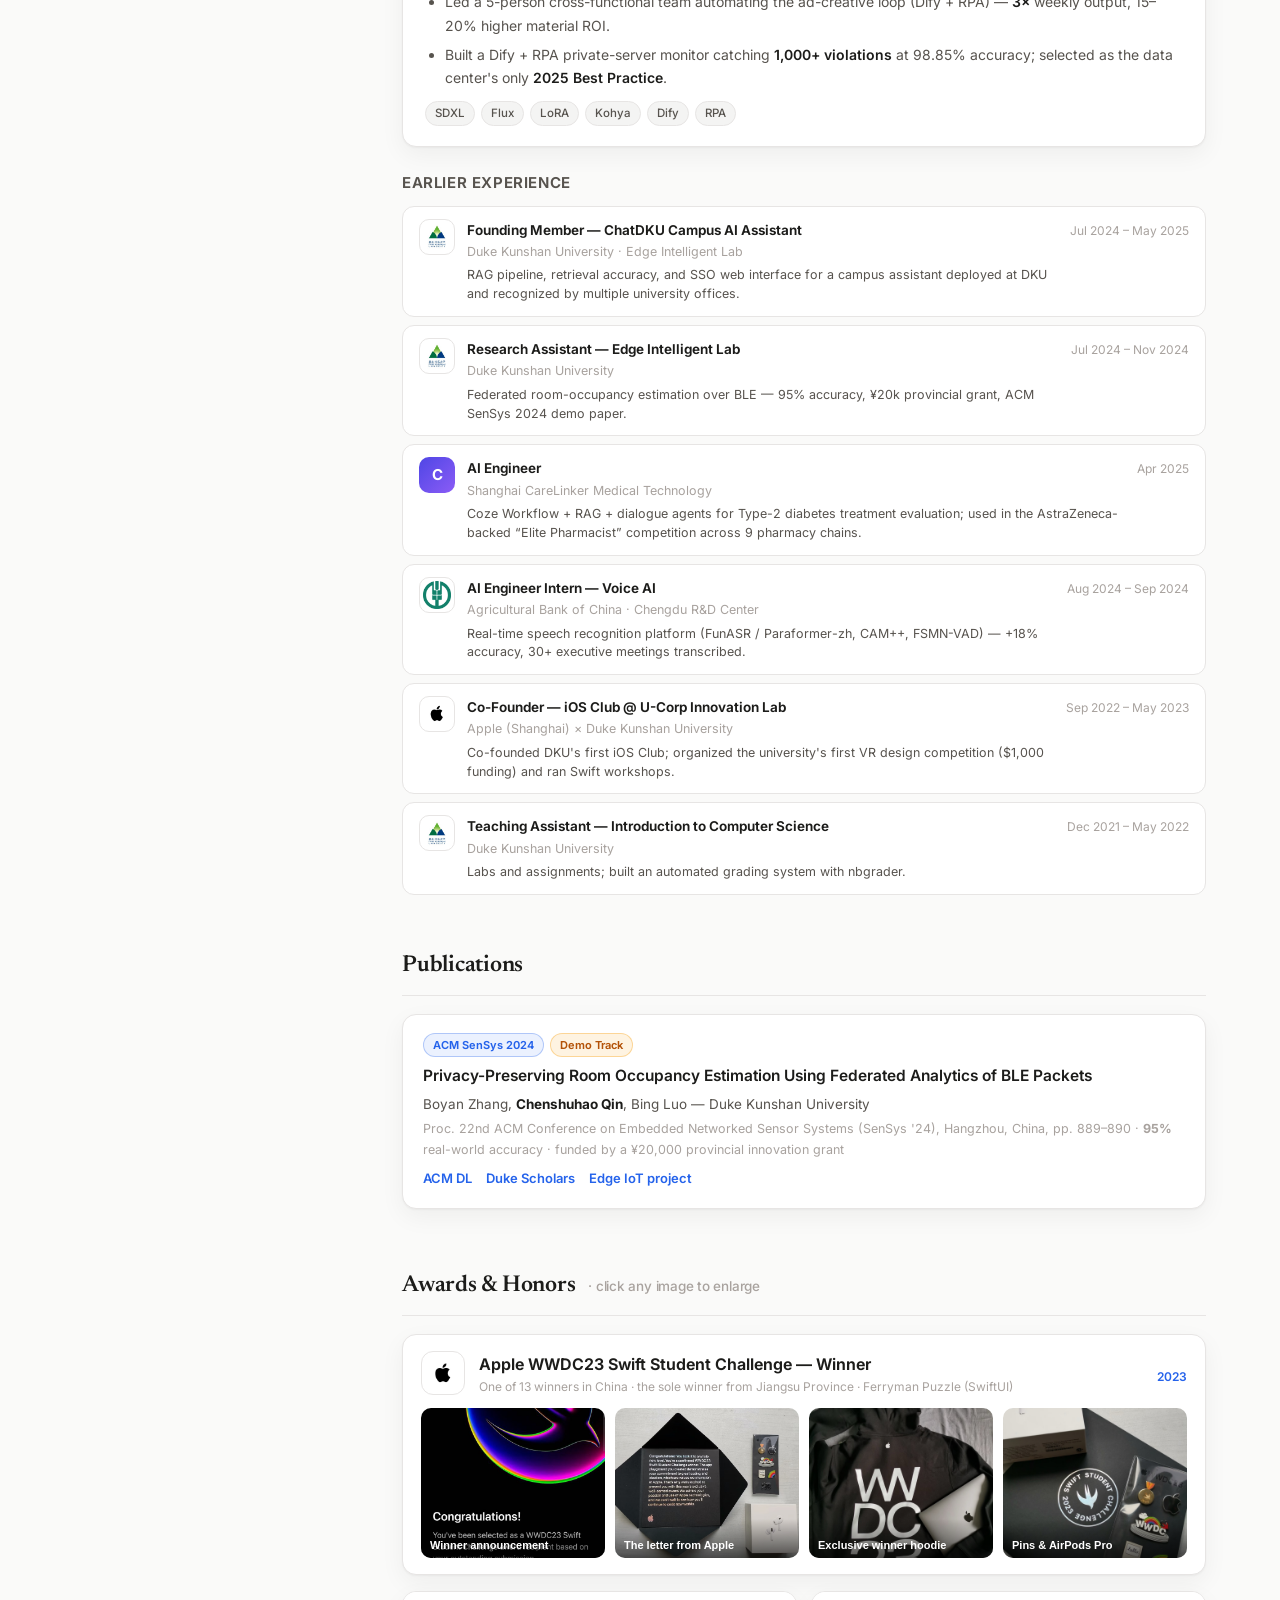
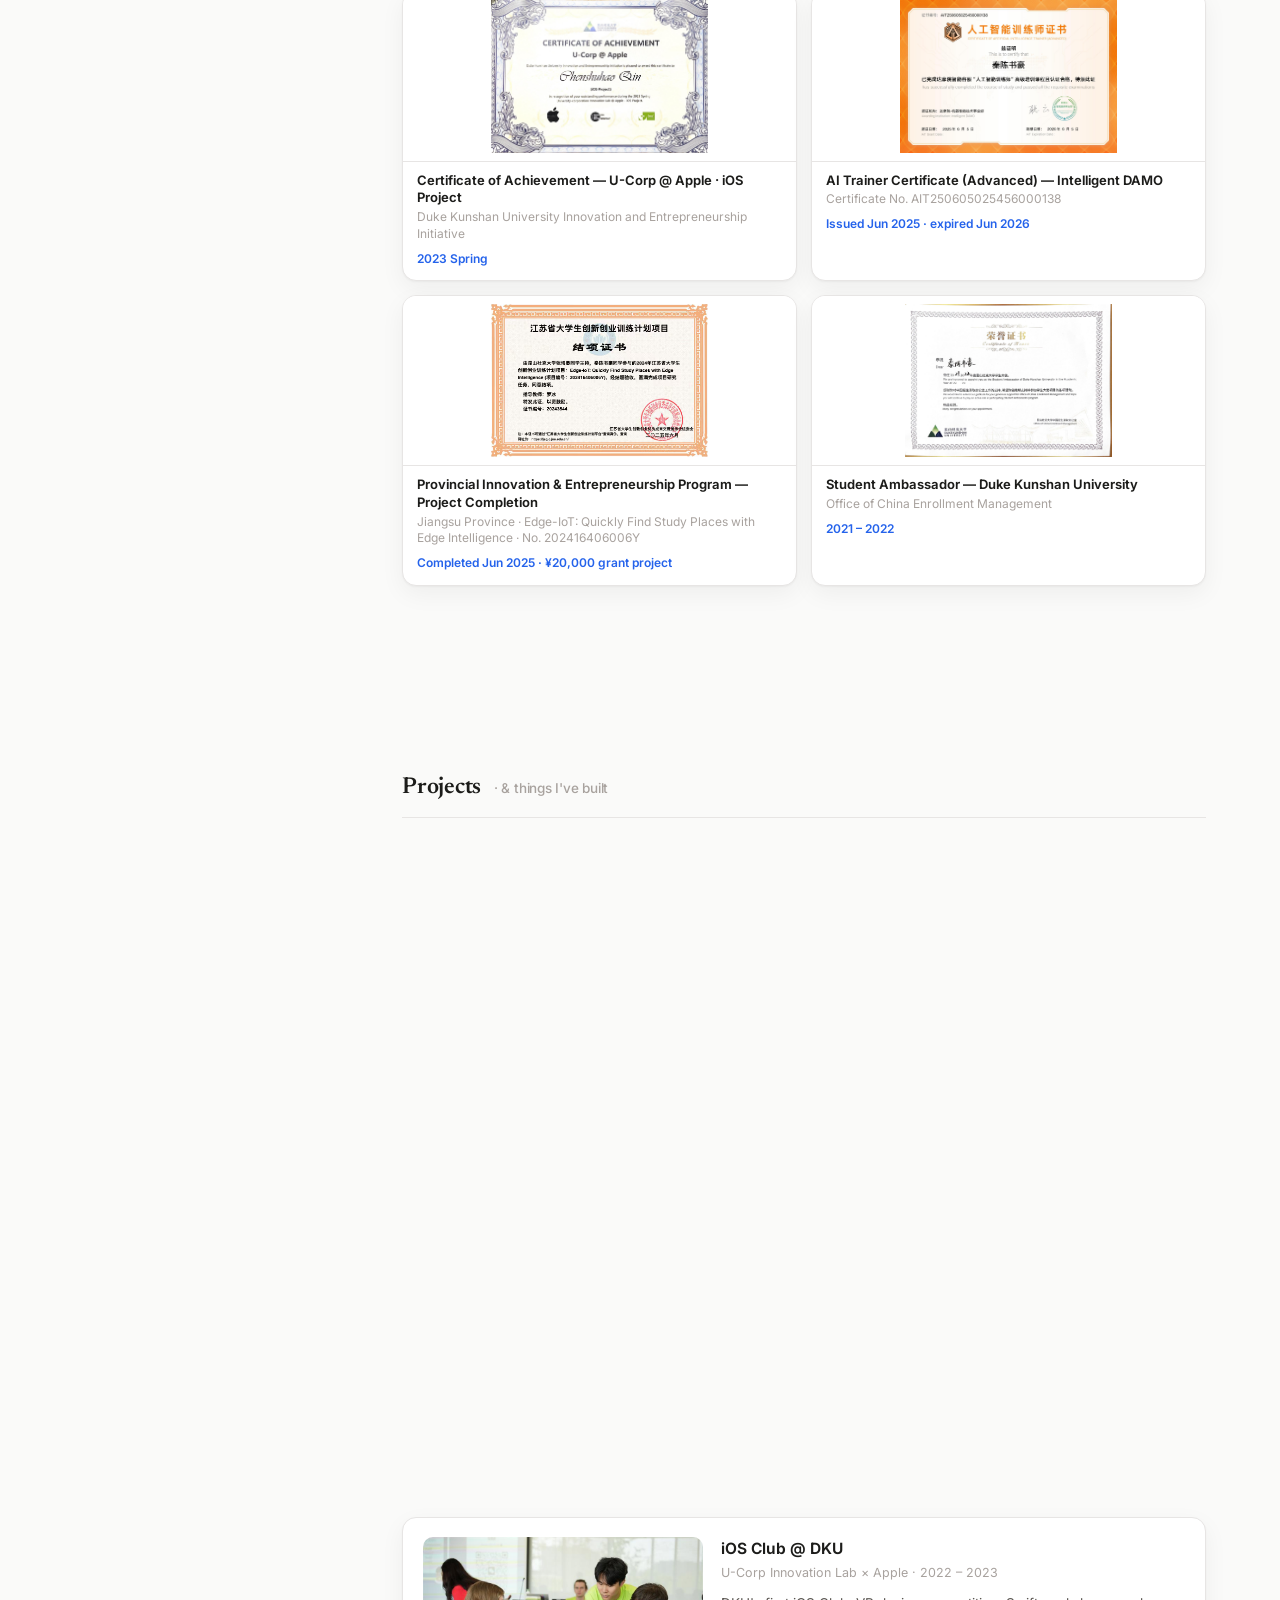
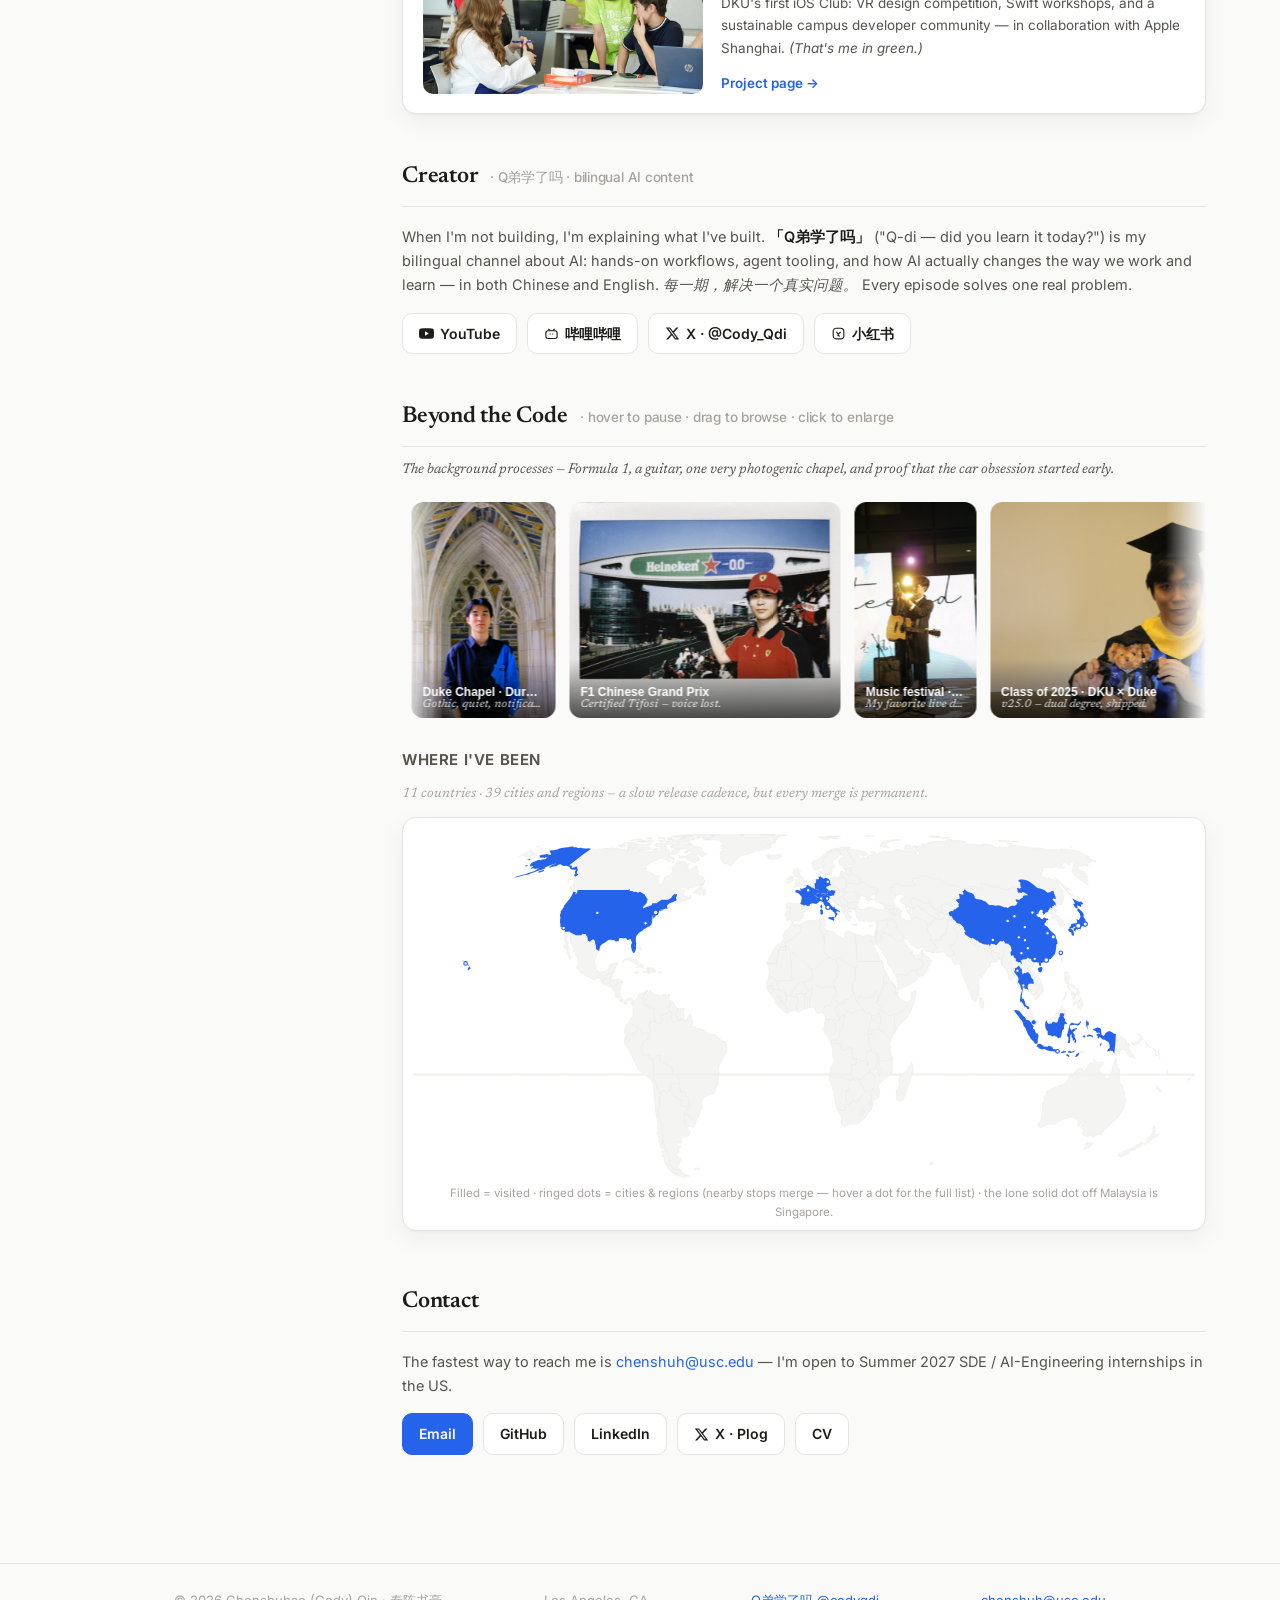
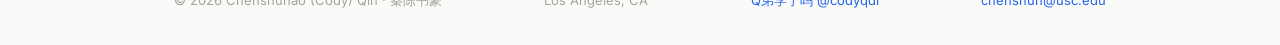
==== commit 26618d4f: "feat(site): Creator section Q弟学了吗 — YouTube/Bilibili/X/XHS links" ====
--- a/index.html
+++ b/index.html
@@ -4,7 +4,7 @@
   <meta charset="UTF-8">
   <meta name="viewport" content="width=device-width, initial-scale=1.0">
   <title>Chenshuhao (Cody) Qin 秦陈书豪 — AI Engineer</title>
-  <meta name="description" content="Chenshuhao (Cody) Qin — MS CS @ USC '27, Duke/DKU '25. AI systems, cloud infrastructure, and data platforms. Alibaba Cloud (Agent Infra) · Blueberry AI · Tsinghua · G-bits · WWDC23 Scholar.">
+  <meta name="description" content="Chenshuhao (Cody) Qin — MS CS @ USC '27, Duke/DKU '25. AI systems, cloud infrastructure, and data platforms. Alibaba Cloud (Agent Infra) · Blueberry AI · Tsinghua · G-bits · WWDC23 Scholar. Bilingual AI creator — Q弟学了吗 (@codyqdi).">
   <link rel="icon" type="image/png" href="assets/avatar-v2.png">
   <link rel="preconnect" href="https://fonts.googleapis.com">
   <link rel="preconnect" href="https://fonts.gstatic.com" crossorigin>
@@ -23,6 +23,7 @@
         <a href="#publications">Publications</a>
         <a href="#awards">Awards</a>
         <a href="#projects">Projects</a>
+        <a href="#creator">Creator</a>
         <a href="#life">Life</a>
       </div>
       <div class="nav-actions">
@@ -49,6 +50,7 @@
         <li><a href="https://scholar.google.com/citations?user=yY14am0AAAAJ" target="_blank" rel="noopener"><svg viewBox="0 0 24 24" fill="currentColor"><path d="M5.242 13.769L0 9.5 12 0l12 9.5-5.242 4.269C17.548 11.249 14.978 9.5 12 9.5c-2.977 0-5.548 1.748-6.758 4.269zM12 10c7.2 0 10.002 4.323 10.002 8.354 0 2.756-2.395 5.646-5.898 5.646h-8.21c-3.503 0-5.898-2.89-5.898-5.646C1.998 14.323 4.8 10 12 10zm-.5 8.5c-1.38 0-2.5 1.002-2.5 2.5h6.937c0-1.498-1.057-2.5-2.437-2.5h-2z"/></svg>Google Scholar</a></li>
         <li><a href="https://www.linkedin.com/in/chenshuhao-qin/" target="_blank" rel="noopener"><svg viewBox="0 0 24 24" fill="currentColor"><path d="M20.45 20.45h-3.55v-5.57c0-1.33-.03-3.04-1.85-3.04-1.86 0-2.14 1.45-2.14 2.94v5.67H9.35V9h3.41v1.56h.05c.47-.9 1.63-1.85 3.36-1.85 3.6 0 4.27 2.37 4.27 5.45v6.29ZM5.34 7.43a2.06 2.06 0 1 1 0-4.12 2.06 2.06 0 0 1 0 4.12ZM7.12 20.45H3.55V9h3.57v11.45Z"/></svg>LinkedIn</a></li>
         <li><a href="https://x.com/Cody_Qdi" target="_blank" rel="noopener"><svg viewBox="0 0 24 24" fill="currentColor"><path d="M18.244 2.25h3.308l-7.227 8.26 8.502 11.24H16.17l-5.214-6.817L4.99 21.75H1.68l7.73-8.835L1.254 2.25H8.08l4.713 6.231zm-1.161 17.52h1.833L7.084 4.126H5.117z"/></svg>X · Plog</a></li>
+        <li><a href="#creator"><svg viewBox="0 0 24 24" fill="none" stroke="currentColor" stroke-width="1.8"><circle cx="12" cy="12" r="9"/><path d="M10.2 8.6v6.8l5.6-3.4z"/></svg>Q弟学了吗 · Creator</a></li>
         <li><a href="resume/Chenshuhao_Qin_Resume.pdf" download="Chenshuhao_Qin_Resume.pdf" target="_blank" rel="noopener"><svg viewBox="0 0 24 24" fill="none" stroke="currentColor" stroke-width="1.8"><path d="M12 3v12m0 0 4-4m-4 4-4-4"/><path d="M4 17v2a2 2 0 0 0 2 2h12a2 2 0 0 0 2-2v-2"/></svg>Résumé (PDF)</a></li>
       </ul>
 
@@ -65,6 +67,7 @@
           <p>I'm Chenshuhao (Cody) Qin — a Computer Science graduate student at <strong>USC</strong> and a Duke Kunshan / Duke University alumnus. My interests sit at the intersection of <strong>AI systems, cloud infrastructure, and data platforms</strong>.</p>
           <p>I recently completed an AI Engineering internship at <strong>Alibaba Cloud</strong> — ranked a <strong>global top-4 cloud service provider</strong> — building agent infrastructure for multimodal data platforms: Kubernetes, distributed Ray execution, and LLM data agents in the <strong>Qwen</strong> ecosystem, with 5 merged PRs in the open-source Data-Juicer ecosystem.</p>
           <p>Previously I've taken ideas from prototype to production across <strong>healthcare, gaming, energy, and finance</strong>: multimodal retrieval at Blueberry AI, AIGC pipelines at G-bits, grid fault diagnosis at Tsinghua, speech AI at ABC — plus a university-adopted campus AI assistant (ChatDKU) and an Apple WWDC23 Swift Student Challenge win.</p>
+          <p>Outside engineering, I'm a bilingual AI video creator — <strong>「Q弟学了吗」</strong> — sharing AI knowledge, tools, and insights with Chinese- and English-speaking audiences. <a href="#creator">Find the channel here →</a></p>
           <p>I'm actively seeking <strong>Summer 2027 SDE / AI-Engineering internships</strong> in the US. Reach me at <a href="mailto:chenshuh@usc.edu">chenshuh@usc.edu</a>.</p>
         </div>
       </section>
@@ -425,6 +428,23 @@
               <a class="proj-link" href="https://ine.dukekunshan.edu.cn/project/u-corp-apple-ios-club/" target="_blank" rel="noopener">Project page →</a>
             </div>
           </article>
+        </div>
+      </section>
+
+      <!-- ============ CREATOR ============ -->
+      <section id="creator" class="sec">
+        <h2 class="sec-title">Creator <span class="title-note">· Q弟学了吗 · bilingual AI content</span></h2>
+        <div class="about-text">
+          <p>When I'm not building, I'm explaining what I've built. <strong>「Q弟学了吗」</strong> ("Q-di — did you learn it today?") is my bilingual channel about AI: hands-on workflows, agent tooling, and how AI actually changes the way we work and learn — in both Chinese and English. <em>每一期，解决一个真实问题。</em> Every episode solves one real problem.</p>
+        </div>
+        <div class="hero-links contact-links">
+          <a class="btn" href="https://www.youtube.com/@codyqdi" target="_blank" rel="noopener"><svg viewBox="0 0 24 24" fill="currentColor" width="15" height="15" aria-hidden="true"><path d="M23.5 6.19a3.02 3.02 0 0 0-2.12-2.14C19.5 3.55 12 3.55 12 3.55s-7.5 0-9.38.5A3.02 3.02 0 0 0 .5 6.19C0 8.07 0 12 0 12s0 3.93.5 5.81a3.02 3.02 0 0 0 2.12 2.14c1.88.5 9.38.5 9.38.5s7.5 0 9.38-.5a3.02 3.02 0 0 0 2.12-2.14C24 15.93 24 12 24 12s0-3.93-.5-5.81zM9.55 15.57V8.43L15.82 12l-6.27 3.57z"/></svg>YouTube</a>
+          <a class="btn" href="https://space.bilibili.com/175055958" target="_blank" rel="noopener"><svg viewBox="0 0 24 24" fill="none" stroke="currentColor" stroke-width="1.8" width="15" height="15" aria-hidden="true"><rect x="3" y="7.5" width="18" height="12.5" rx="3.5"/><path d="m7 4.5 2.5 2.7M17 4.5l-2.5 2.7"/><path d="M10 11.8v1.6M14 11.8v1.6"/></svg>哔哩哔哩</a>
+          <a class="btn" href="https://x.com/Cody_Qdi" target="_blank" rel="noopener"><svg viewBox="0 0 24 24" fill="currentColor" width="15" height="15" aria-hidden="true"><path d="M18.244 2.25h3.308l-7.227 8.26 8.502 11.24H16.17l-5.214-6.817L4.99 21.75H1.68l7.73-8.835L1.254 2.25H8.08l4.713 6.231zm-1.161 17.52h1.833L7.084 4.126H5.117z"/></svg>X · @Cody_Qdi</a>
+          <a class="btn" href="https://www.xiaohongshu.com/user/profile/61fdd3660000000010009aaa?xsec_token=ABIcV-rEZbmIW8XU6Pz9RZPZyykyiyUy9xlFoucg9RgLk%3D&xsec_source=pc_search" target="_blank" rel="noopener"><svg viewBox="0 0 24 24" fill="none" stroke="currentColor" stroke-width="1.8" width="15" height="15" aria-hidden="true"><rect x="3.5" y="3.5" width="17" height="17" rx="5"/><path d="M8.5 9.5c2.3 2.3 4 4.9 4.9 7.7M15.5 9.5c-2.3 1.6-4 3.7-5 6"/></svg>小红书</a>
+          <!-- 抖音：/user/self 仅自己可见；等公开主页 URL（douyin.com/user/MS4wLjAB...，App「我→≡→分享→复制链接」可得）后取消注释
+          <a class="btn" href="DOUYIN_PROFILE_URL" target="_blank" rel="noopener"><svg viewBox="0 0 24 24" fill="none" stroke="currentColor" stroke-width="1.8" width="15" height="15" aria-hidden="true"><path d="M14 4v9.3"/><circle cx="11.4" cy="16.4" r="2.7"/><path d="M14 6.3c1.2 1.7 3 2.8 5 3"/></svg>抖音</a>
+          -->
         </div>
       </section>
 
@@ -702,6 +722,7 @@
     <div class="container footer-inner">
       <span>© 2026 Chenshuhao (Cody) Qin · 秦陈书豪</span>
       <span>Los Angeles, CA</span>
+      <a href="https://www.youtube.com/@codyqdi" target="_blank" rel="noopener">Q弟学了吗 @codyqdi</a>
       <a href="mailto:chenshuh@usc.edu">chenshuh@usc.edu</a>
     </div>
   </footer>
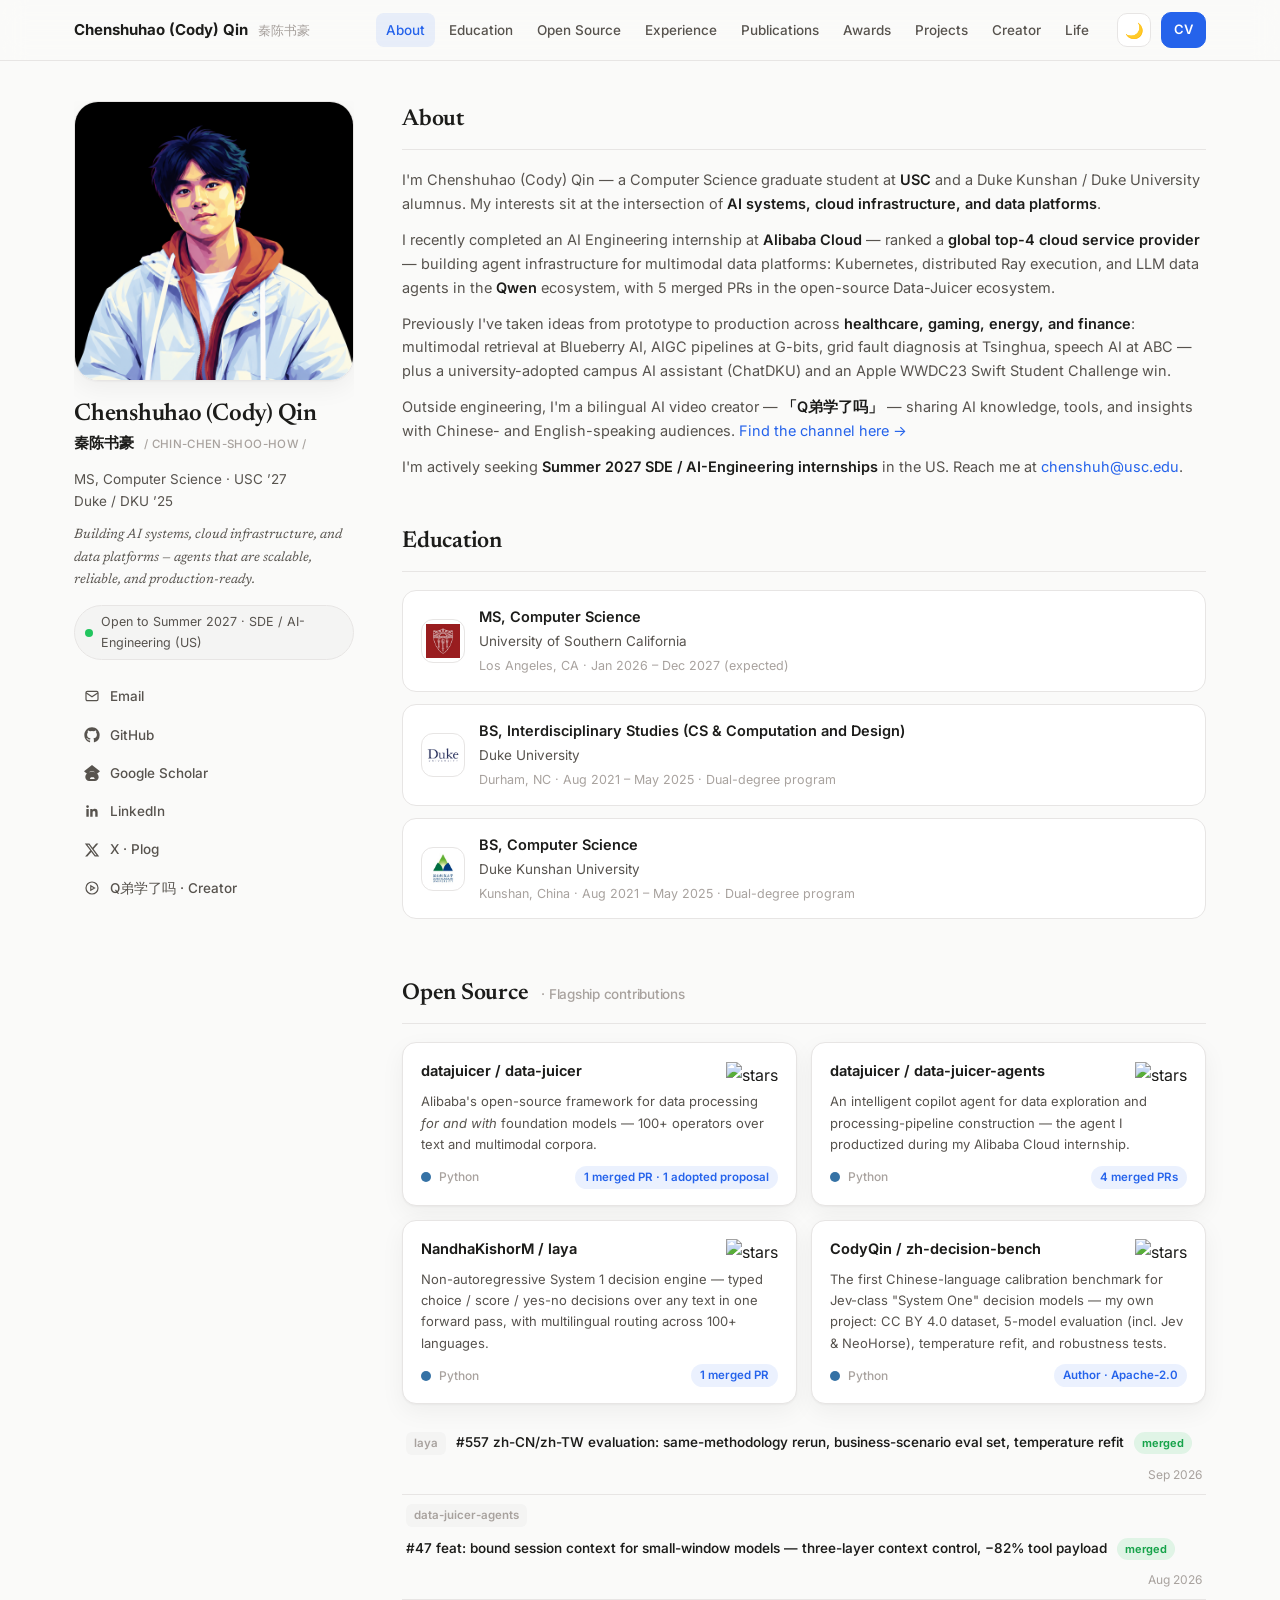
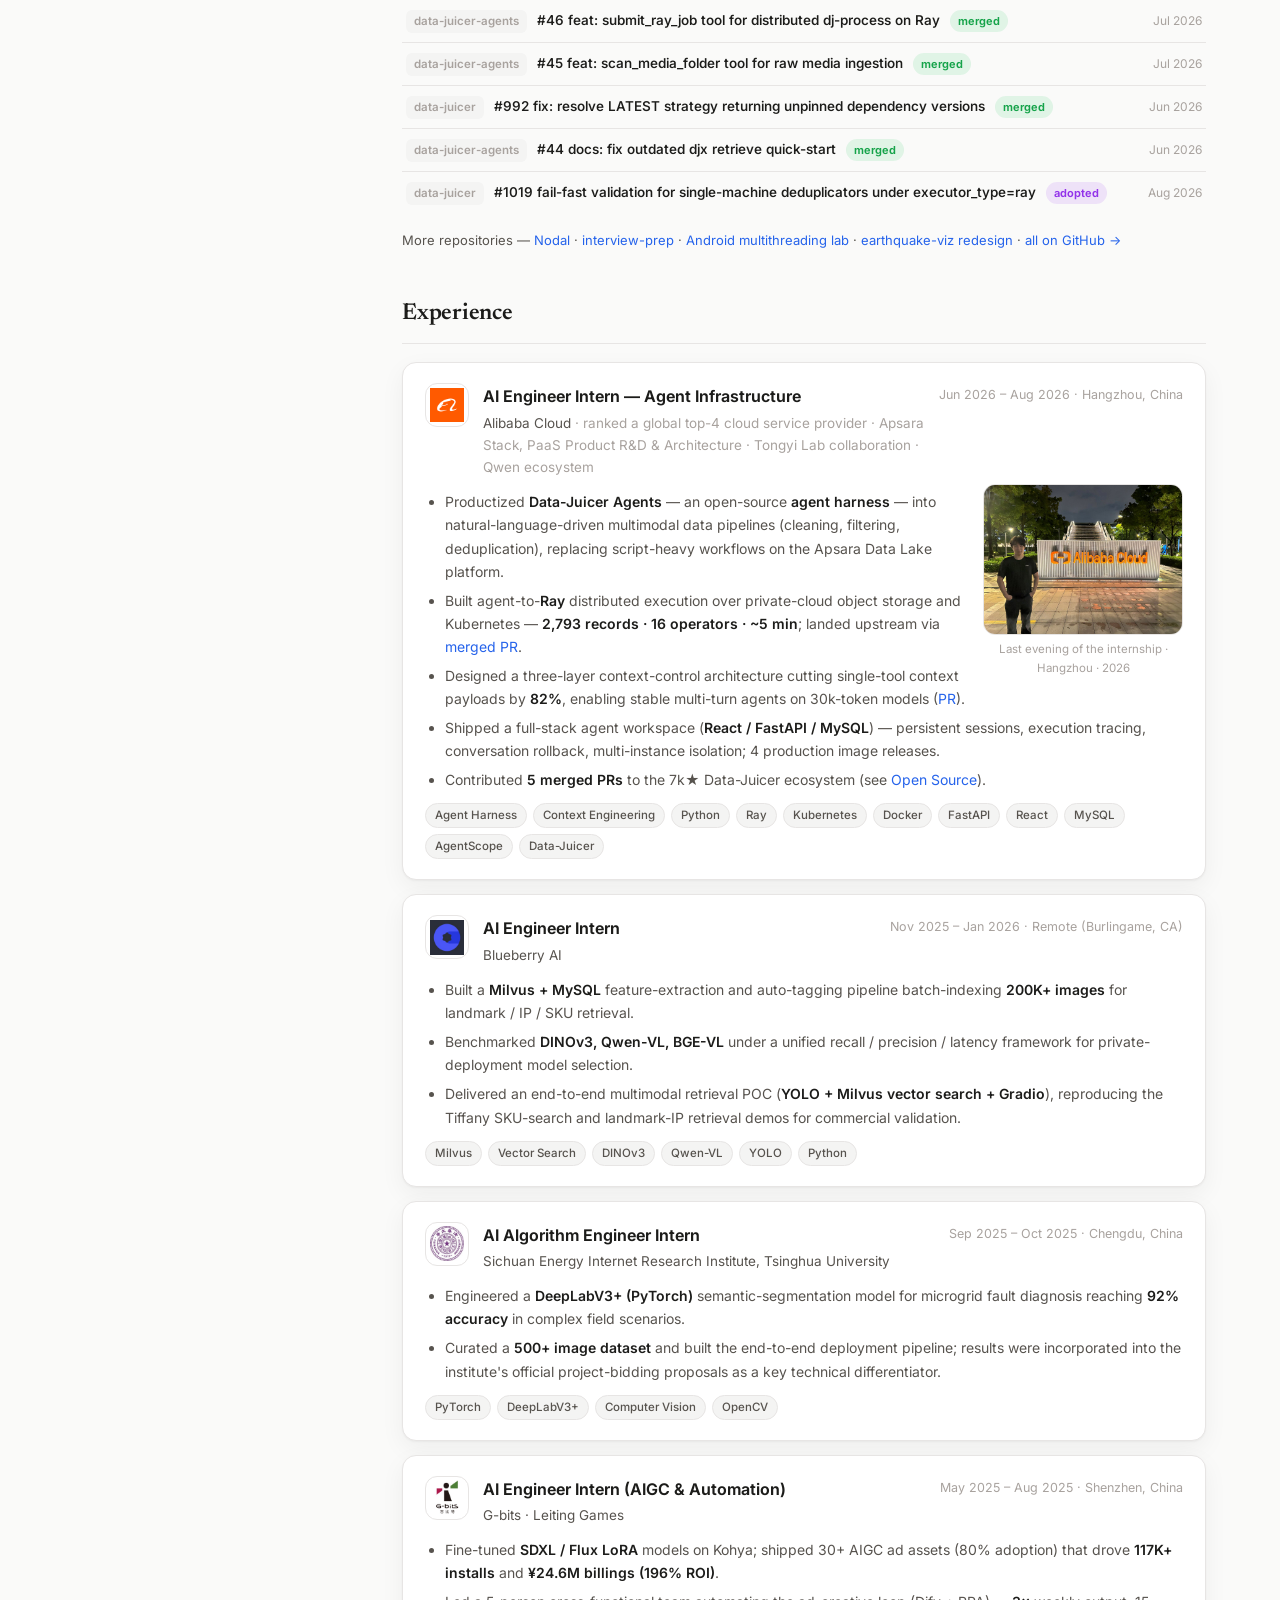
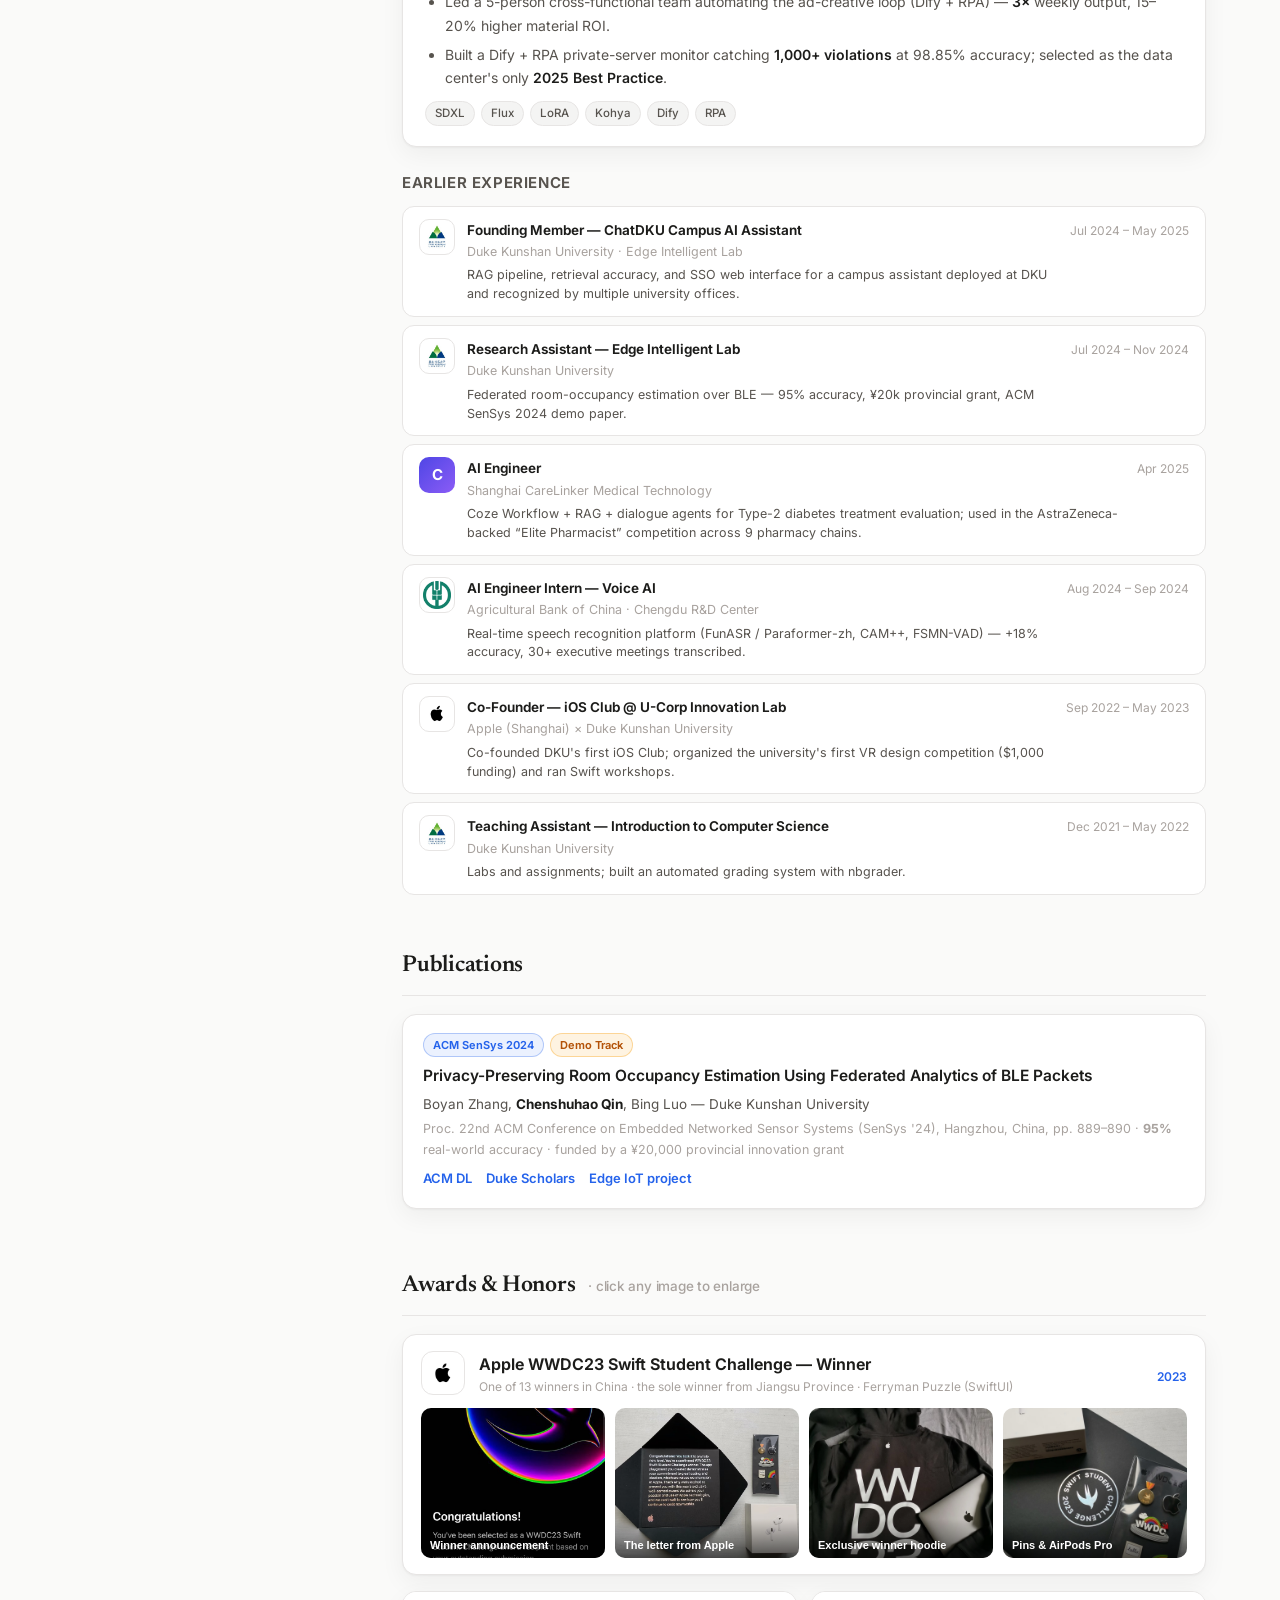
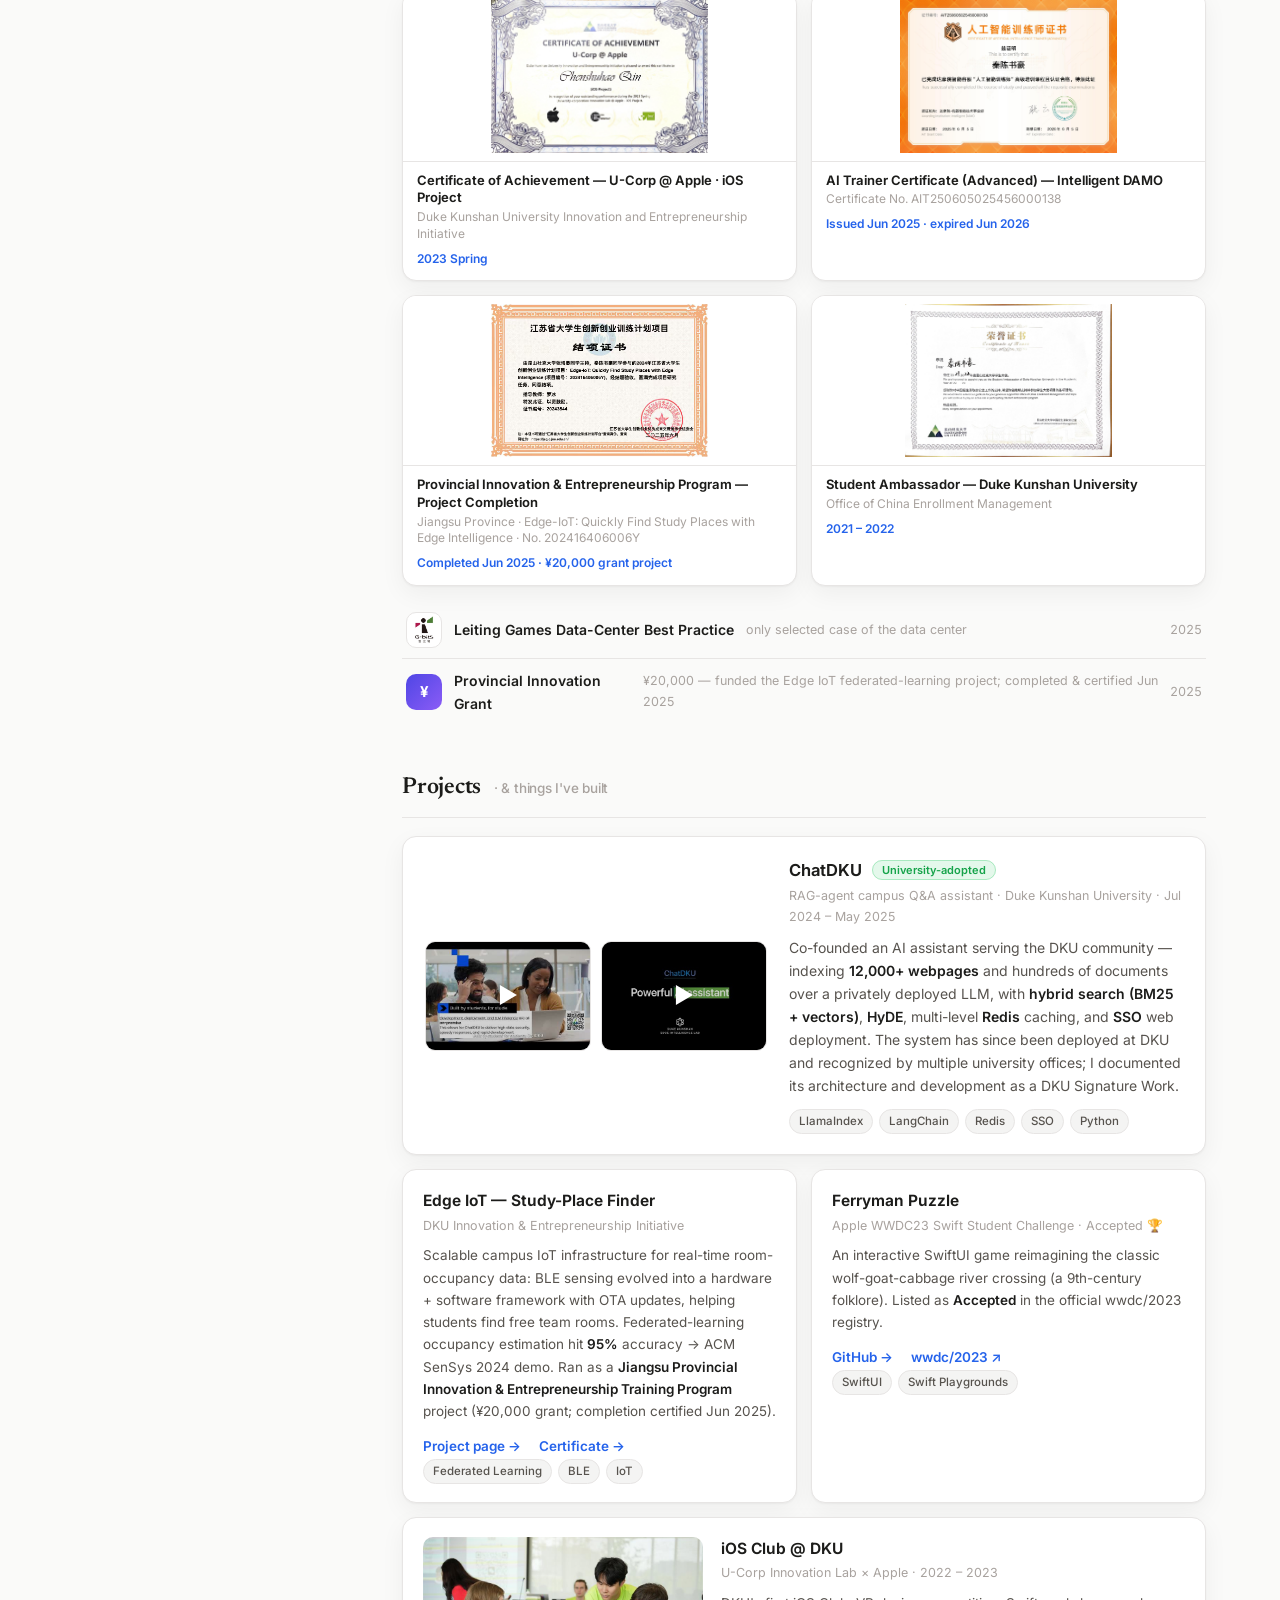
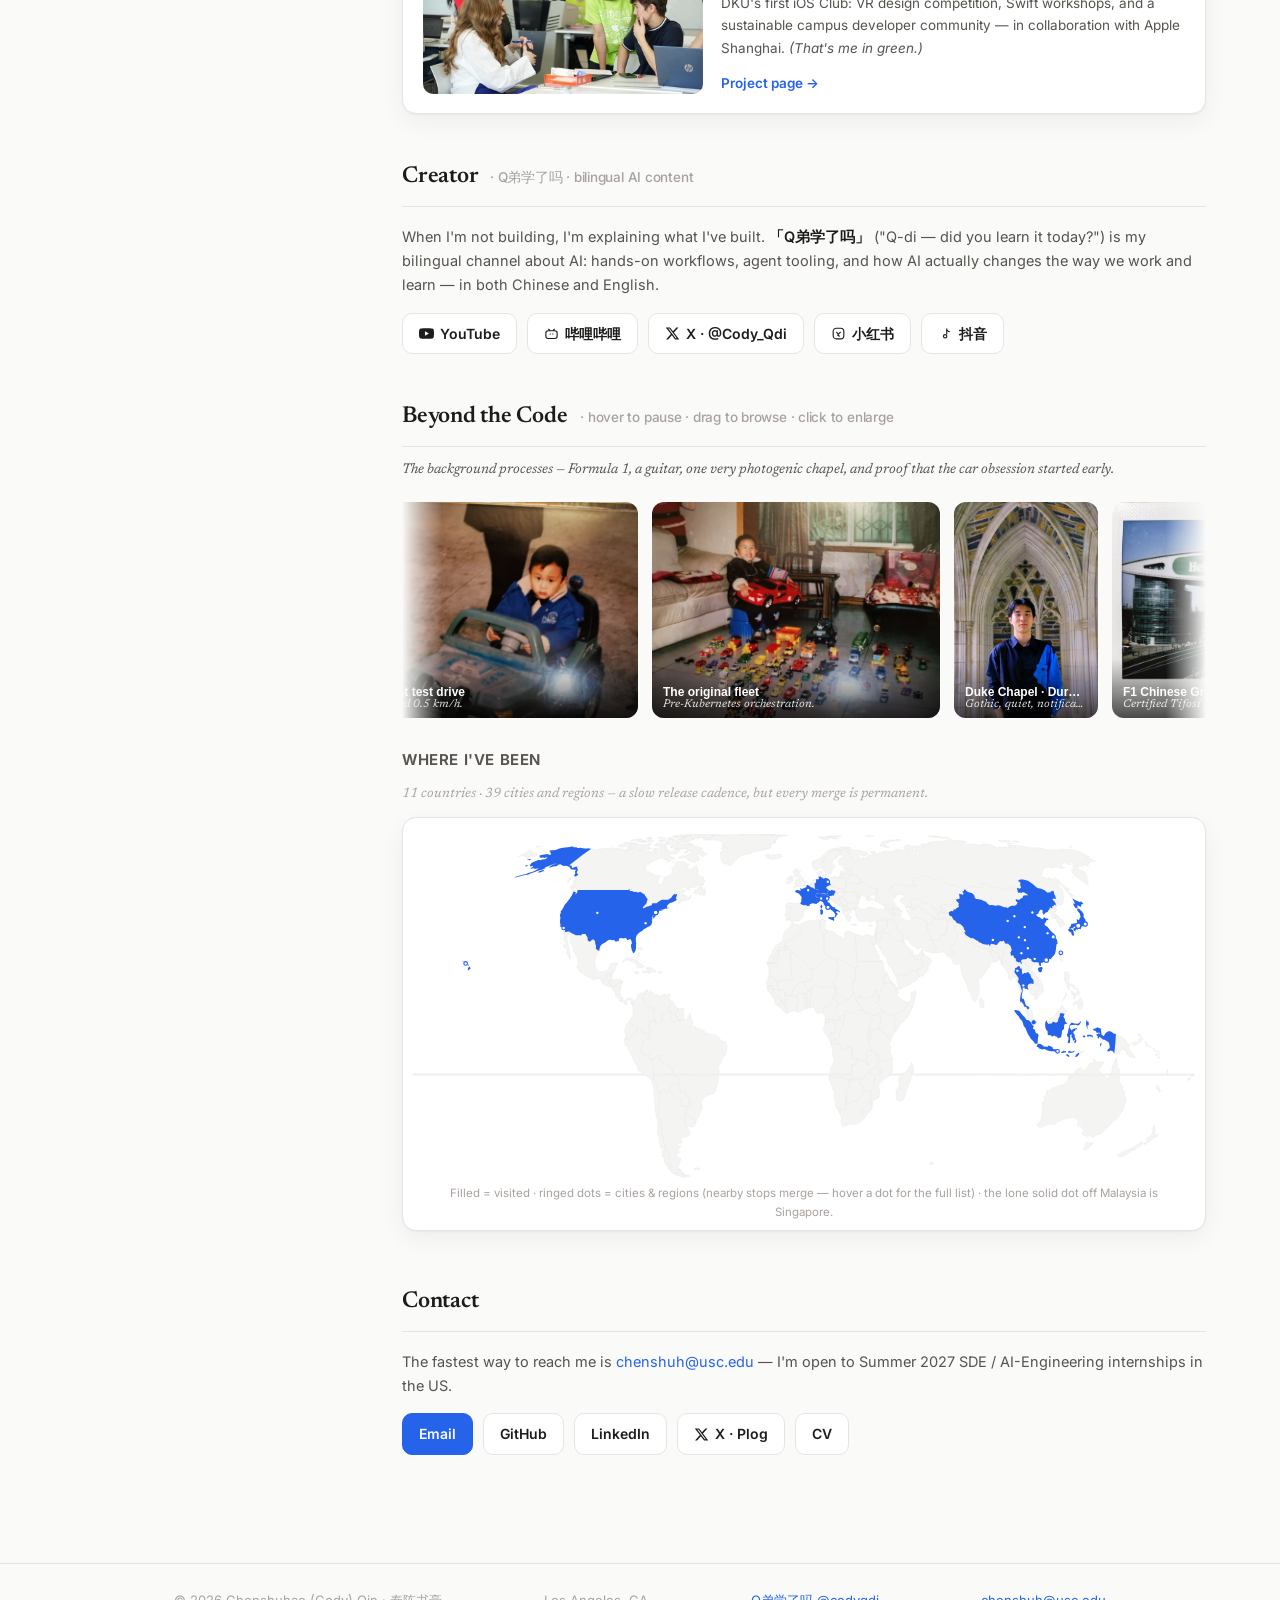
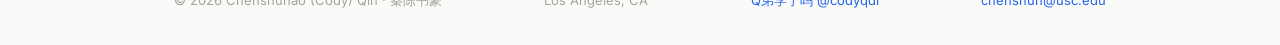
==== commit 70260643: "feat(site): add Douyin profile link; drop episode slogan" ====
--- a/index.html
+++ b/index.html
@@ -435,16 +435,14 @@
       <section id="creator" class="sec">
         <h2 class="sec-title">Creator <span class="title-note">· Q弟学了吗 · bilingual AI content</span></h2>
         <div class="about-text">
-          <p>When I'm not building, I'm explaining what I've built. <strong>「Q弟学了吗」</strong> ("Q-di — did you learn it today?") is my bilingual channel about AI: hands-on workflows, agent tooling, and how AI actually changes the way we work and learn — in both Chinese and English. <em>每一期，解决一个真实问题。</em> Every episode solves one real problem.</p>
+          <p>When I'm not building, I'm explaining what I've built. <strong>「Q弟学了吗」</strong> ("Q-di — did you learn it today?") is my bilingual channel about AI: hands-on workflows, agent tooling, and how AI actually changes the way we work and learn — in both Chinese and English.</p>
         </div>
         <div class="hero-links contact-links">
           <a class="btn" href="https://www.youtube.com/@codyqdi" target="_blank" rel="noopener"><svg viewBox="0 0 24 24" fill="currentColor" width="15" height="15" aria-hidden="true"><path d="M23.5 6.19a3.02 3.02 0 0 0-2.12-2.14C19.5 3.55 12 3.55 12 3.55s-7.5 0-9.38.5A3.02 3.02 0 0 0 .5 6.19C0 8.07 0 12 0 12s0 3.93.5 5.81a3.02 3.02 0 0 0 2.12 2.14c1.88.5 9.38.5 9.38.5s7.5 0 9.38-.5a3.02 3.02 0 0 0 2.12-2.14C24 15.93 24 12 24 12s0-3.93-.5-5.81zM9.55 15.57V8.43L15.82 12l-6.27 3.57z"/></svg>YouTube</a>
           <a class="btn" href="https://space.bilibili.com/175055958" target="_blank" rel="noopener"><svg viewBox="0 0 24 24" fill="none" stroke="currentColor" stroke-width="1.8" width="15" height="15" aria-hidden="true"><rect x="3" y="7.5" width="18" height="12.5" rx="3.5"/><path d="m7 4.5 2.5 2.7M17 4.5l-2.5 2.7"/><path d="M10 11.8v1.6M14 11.8v1.6"/></svg>哔哩哔哩</a>
           <a class="btn" href="https://x.com/Cody_Qdi" target="_blank" rel="noopener"><svg viewBox="0 0 24 24" fill="currentColor" width="15" height="15" aria-hidden="true"><path d="M18.244 2.25h3.308l-7.227 8.26 8.502 11.24H16.17l-5.214-6.817L4.99 21.75H1.68l7.73-8.835L1.254 2.25H8.08l4.713 6.231zm-1.161 17.52h1.833L7.084 4.126H5.117z"/></svg>X · @Cody_Qdi</a>
           <a class="btn" href="https://www.xiaohongshu.com/user/profile/61fdd3660000000010009aaa?xsec_token=ABIcV-rEZbmIW8XU6Pz9RZPZyykyiyUy9xlFoucg9RgLk%3D&xsec_source=pc_search" target="_blank" rel="noopener"><svg viewBox="0 0 24 24" fill="none" stroke="currentColor" stroke-width="1.8" width="15" height="15" aria-hidden="true"><rect x="3.5" y="3.5" width="17" height="17" rx="5"/><path d="M8.5 9.5c2.3 2.3 4 4.9 4.9 7.7M15.5 9.5c-2.3 1.6-4 3.7-5 6"/></svg>小红书</a>
-          <!-- 抖音：/user/self 仅自己可见；等公开主页 URL（douyin.com/user/MS4wLjAB...，App「我→≡→分享→复制链接」可得）后取消注释
-          <a class="btn" href="DOUYIN_PROFILE_URL" target="_blank" rel="noopener"><svg viewBox="0 0 24 24" fill="none" stroke="currentColor" stroke-width="1.8" width="15" height="15" aria-hidden="true"><path d="M14 4v9.3"/><circle cx="11.4" cy="16.4" r="2.7"/><path d="M14 6.3c1.2 1.7 3 2.8 5 3"/></svg>抖音</a>
-          -->
+          <a class="btn" href="https://www.douyin.com/user/MS4wLjABAAAAMZtS3WPxKyClgC3toTrCqTtRY75pHrr5zTkpTW0LeMiFN4xaZguQ1AVdBjAoSLWC" target="_blank" rel="noopener"><svg viewBox="0 0 24 24" fill="none" stroke="currentColor" stroke-width="1.8" width="15" height="15" aria-hidden="true"><path d="M14 4v9.3"/><circle cx="11.4" cy="16.4" r="2.7"/><path d="M14 6.3c1.2 1.7 3 2.8 5 3"/></svg>抖音</a>
         </div>
       </section>
 
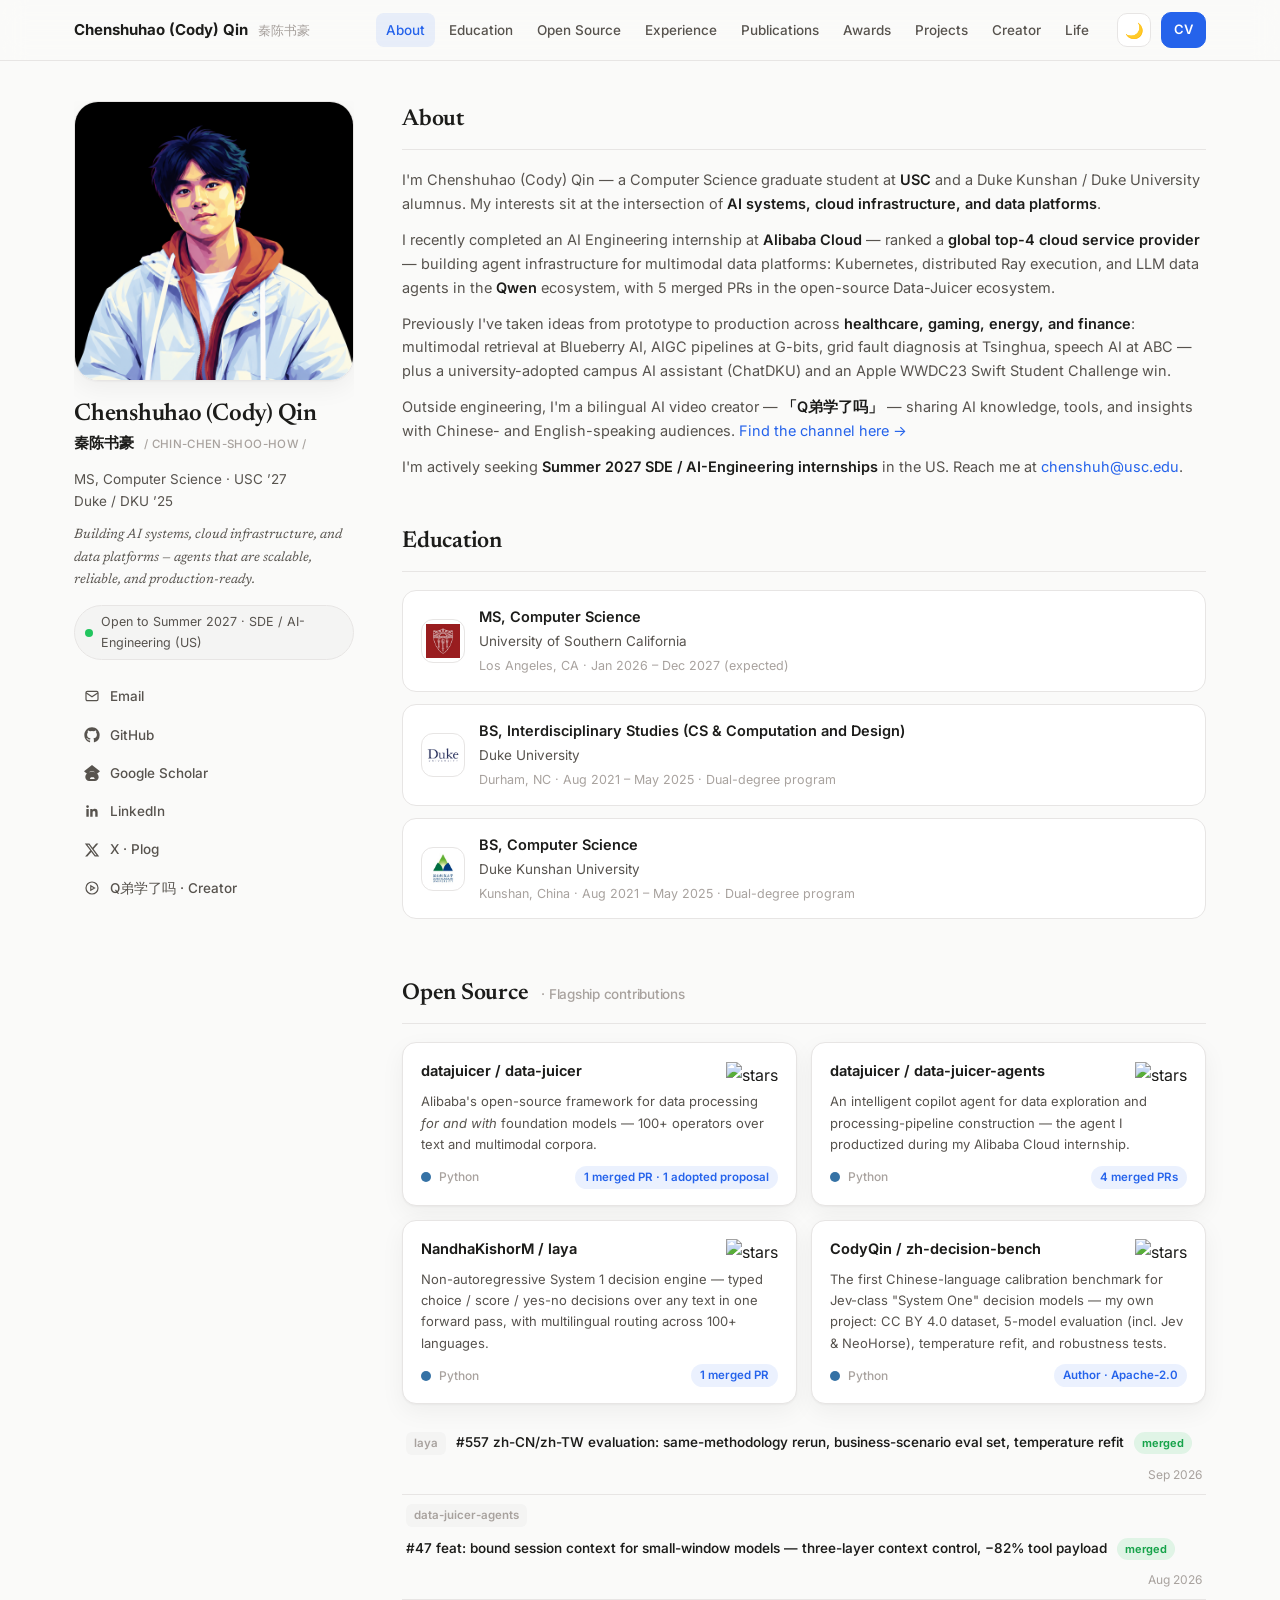
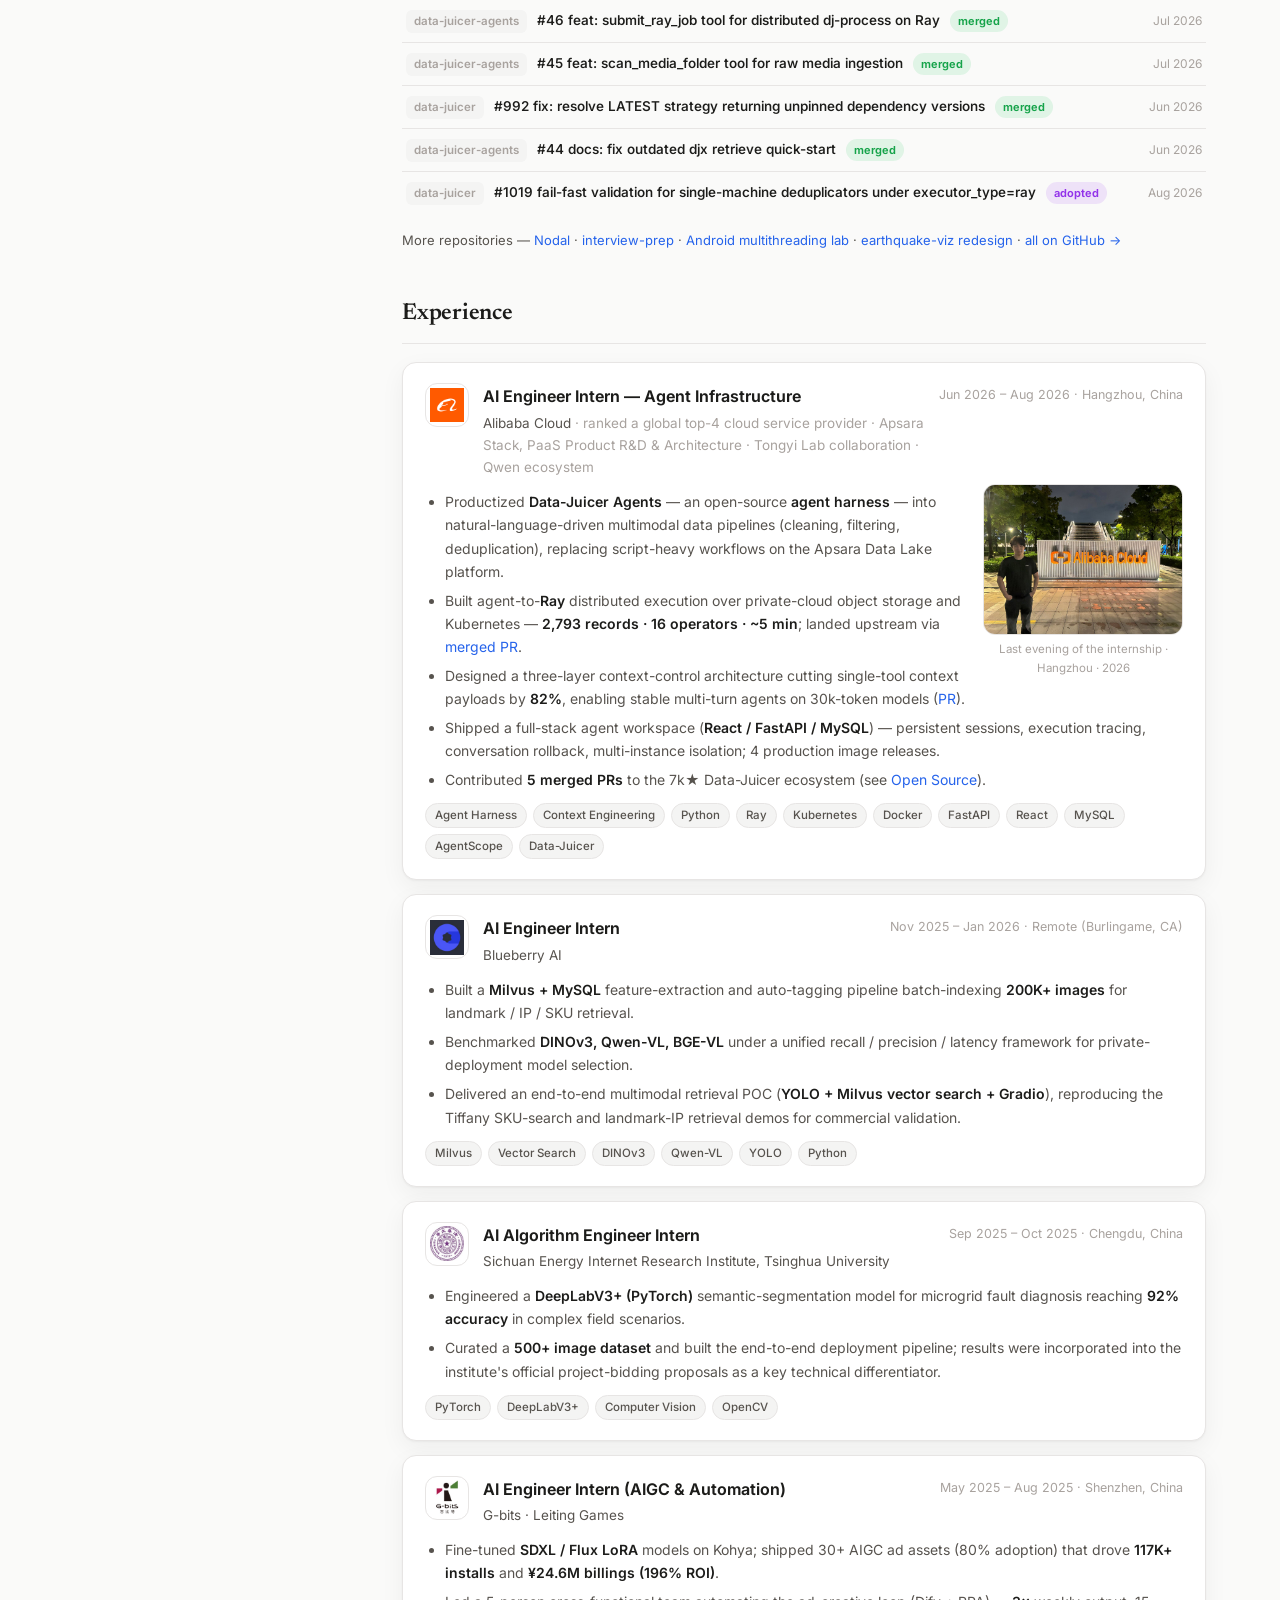
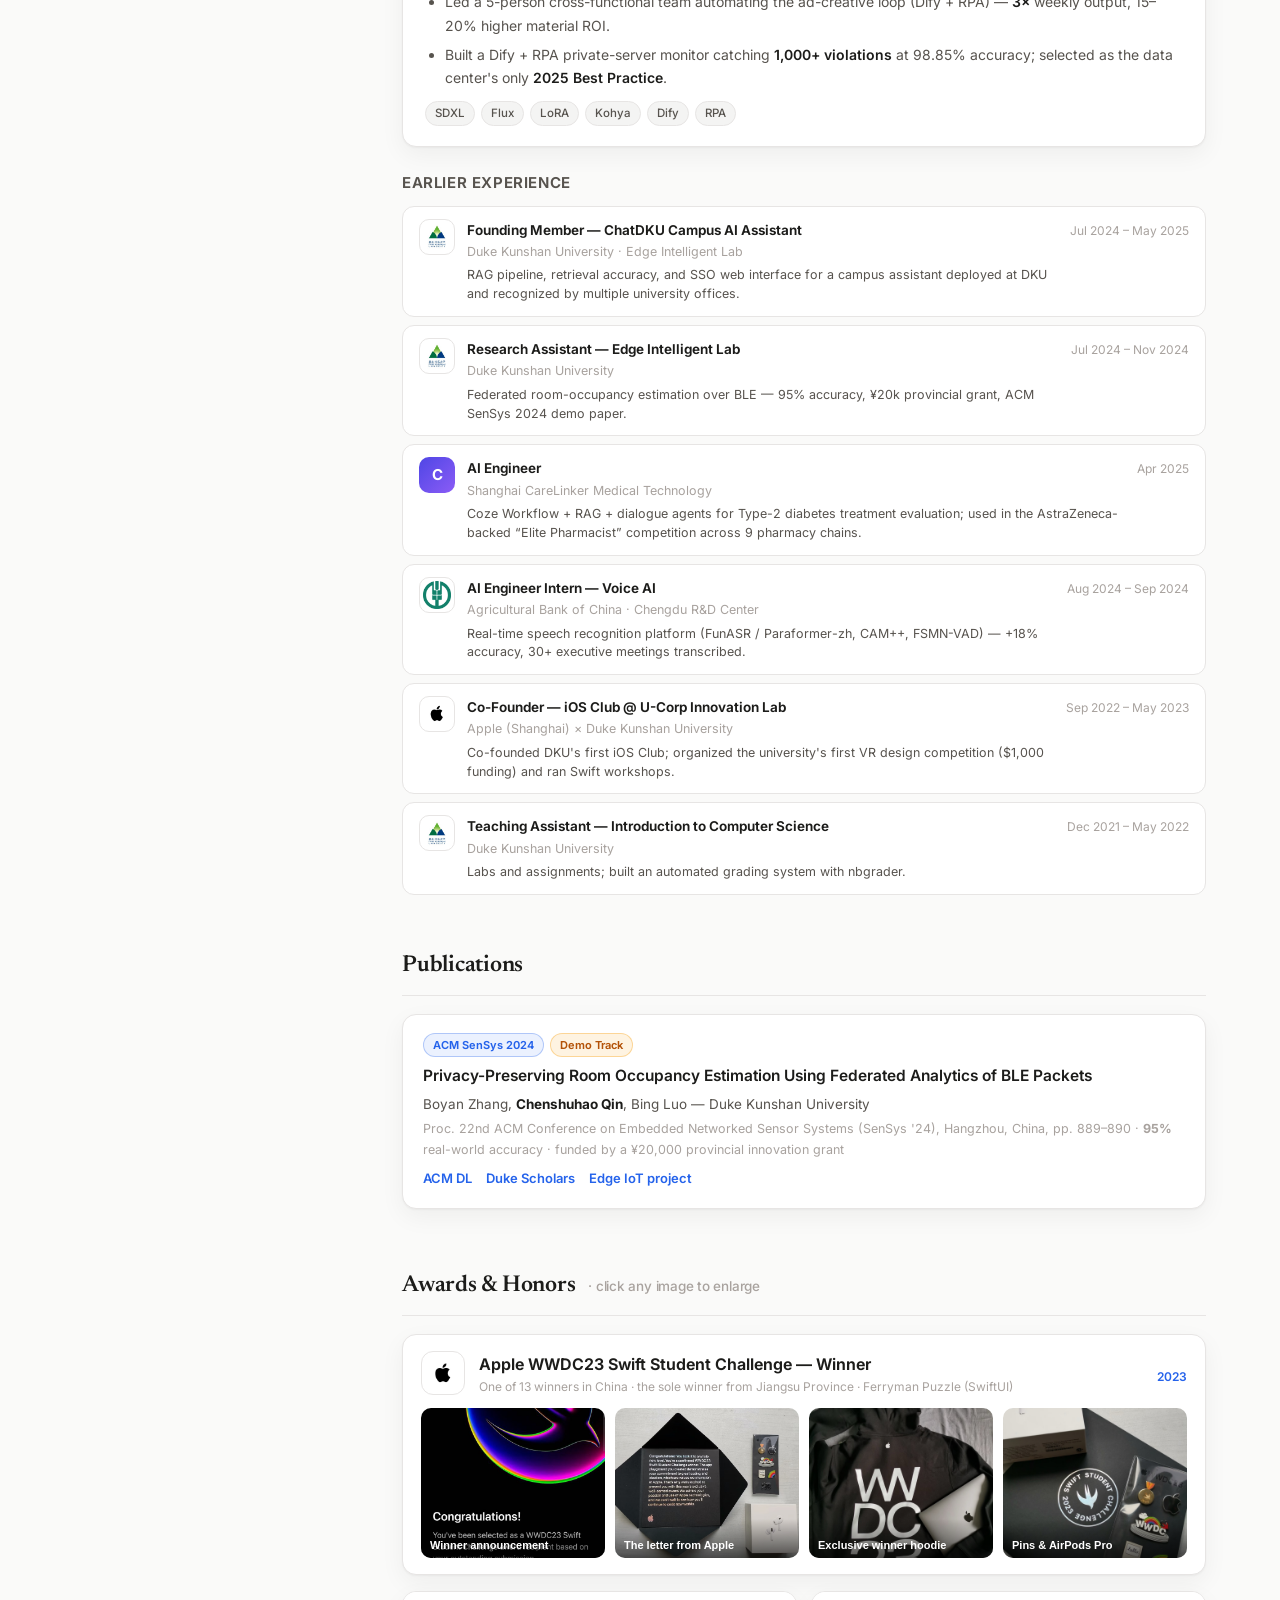
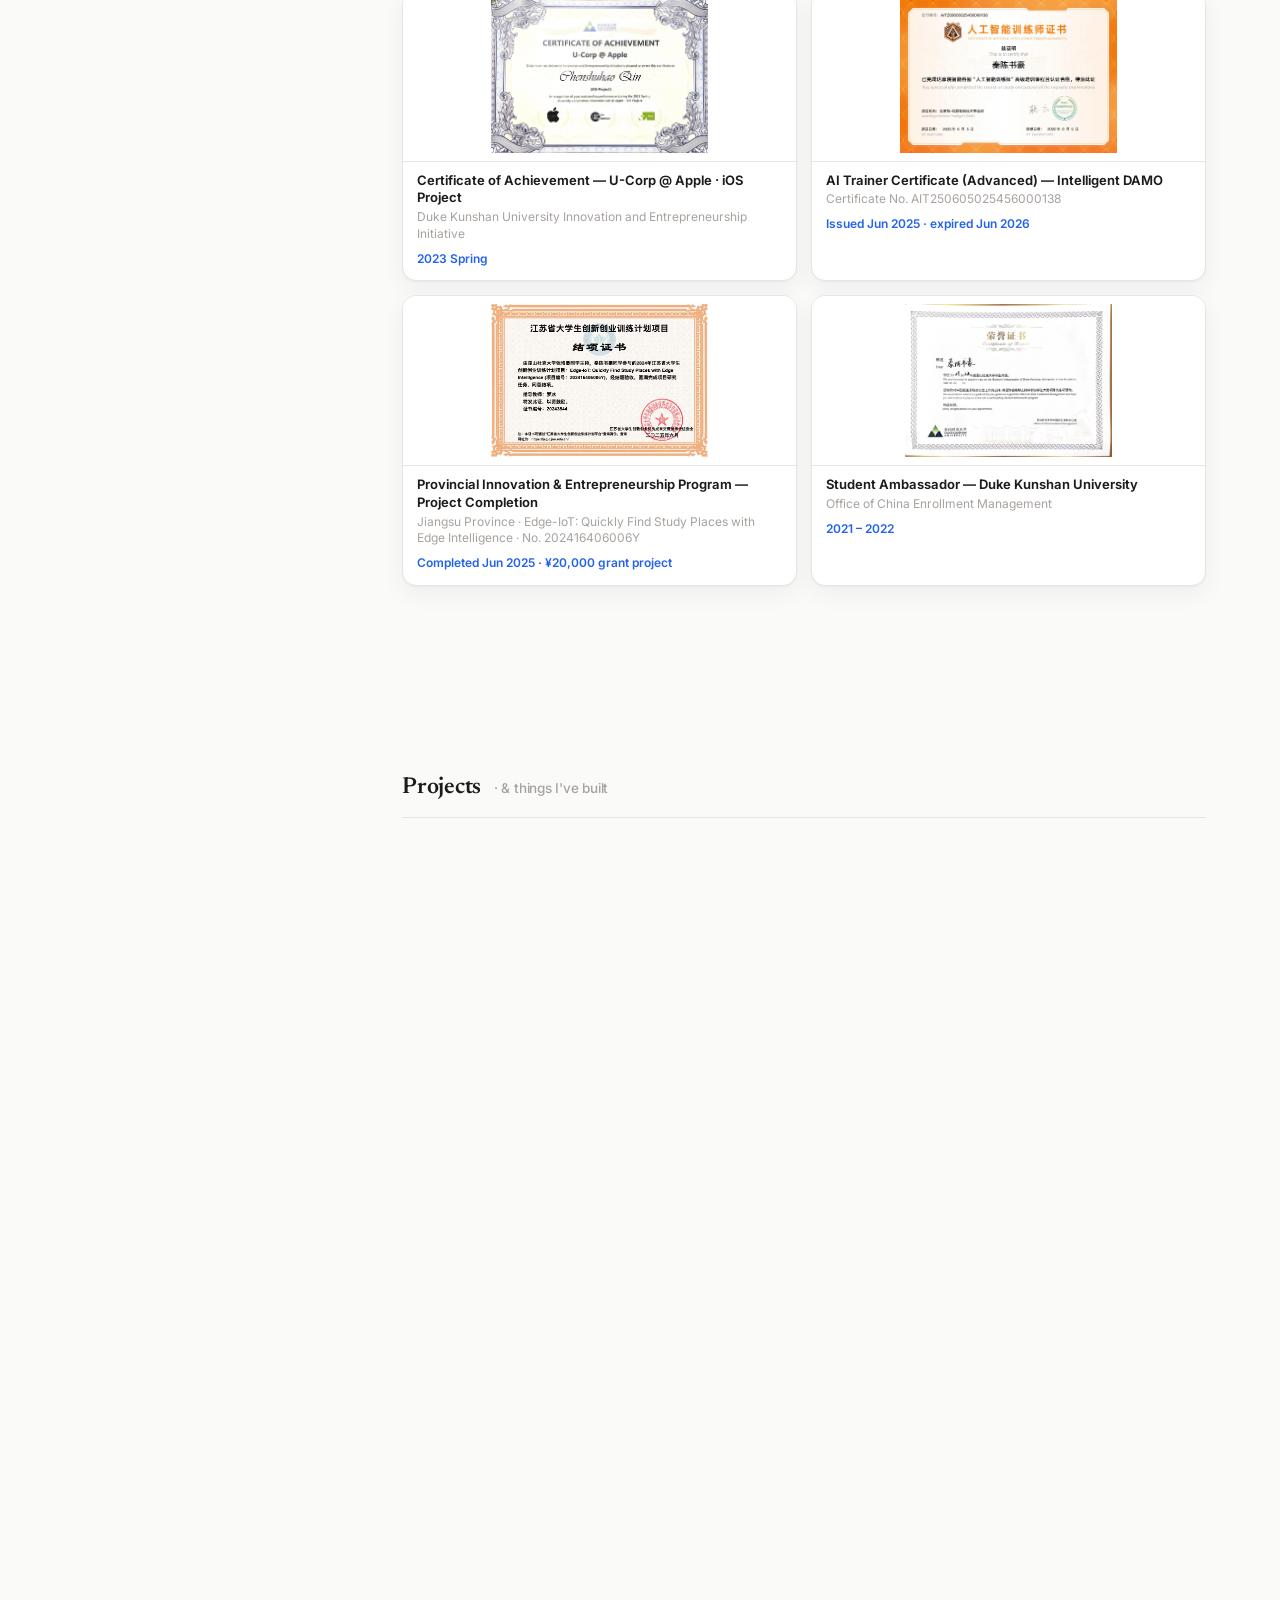
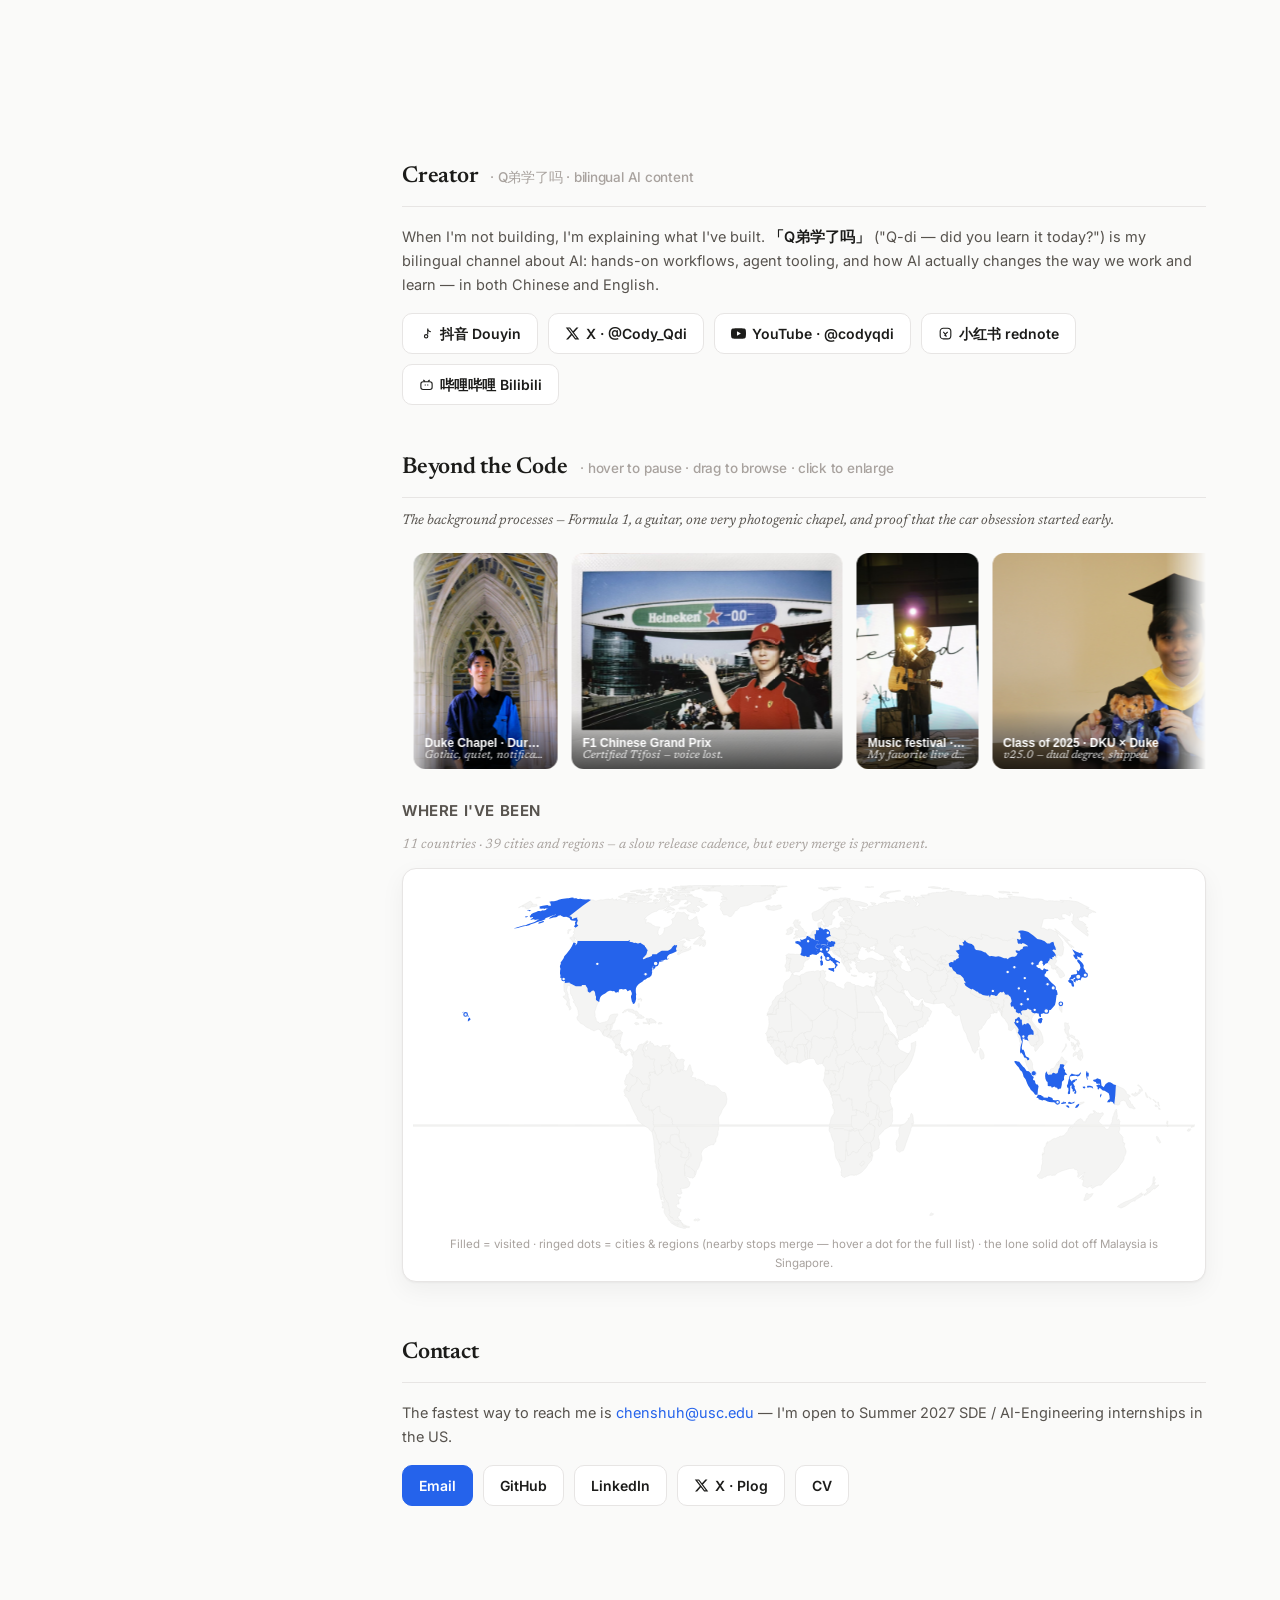
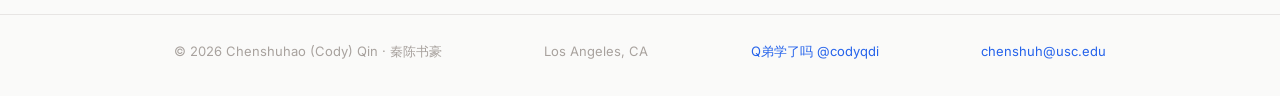
==== commit 01406ad2: "feat(site): bilingual platform labels, reorder Douyin/X/YouTube/RED/Bilibili" ====
--- a/index.html
+++ b/index.html
@@ -438,11 +438,11 @@
           <p>When I'm not building, I'm explaining what I've built. <strong>「Q弟学了吗」</strong> ("Q-di — did you learn it today?") is my bilingual channel about AI: hands-on workflows, agent tooling, and how AI actually changes the way we work and learn — in both Chinese and English.</p>
         </div>
         <div class="hero-links contact-links">
-          <a class="btn" href="https://www.youtube.com/@codyqdi" target="_blank" rel="noopener"><svg viewBox="0 0 24 24" fill="currentColor" width="15" height="15" aria-hidden="true"><path d="M23.5 6.19a3.02 3.02 0 0 0-2.12-2.14C19.5 3.55 12 3.55 12 3.55s-7.5 0-9.38.5A3.02 3.02 0 0 0 .5 6.19C0 8.07 0 12 0 12s0 3.93.5 5.81a3.02 3.02 0 0 0 2.12 2.14c1.88.5 9.38.5 9.38.5s7.5 0 9.38-.5a3.02 3.02 0 0 0 2.12-2.14C24 15.93 24 12 24 12s0-3.93-.5-5.81zM9.55 15.57V8.43L15.82 12l-6.27 3.57z"/></svg>YouTube</a>
-          <a class="btn" href="https://space.bilibili.com/175055958" target="_blank" rel="noopener"><svg viewBox="0 0 24 24" fill="none" stroke="currentColor" stroke-width="1.8" width="15" height="15" aria-hidden="true"><rect x="3" y="7.5" width="18" height="12.5" rx="3.5"/><path d="m7 4.5 2.5 2.7M17 4.5l-2.5 2.7"/><path d="M10 11.8v1.6M14 11.8v1.6"/></svg>哔哩哔哩</a>
+          <a class="btn" href="https://www.douyin.com/user/MS4wLjABAAAAMZtS3WPxKyClgC3toTrCqTtRY75pHrr5zTkpTW0LeMiFN4xaZguQ1AVdBjAoSLWC" target="_blank" rel="noopener"><svg viewBox="0 0 24 24" fill="none" stroke="currentColor" stroke-width="1.8" width="15" height="15" aria-hidden="true"><path d="M14 4v9.3"/><circle cx="11.4" cy="16.4" r="2.7"/><path d="M14 6.3c1.2 1.7 3 2.8 5 3"/></svg>抖音 Douyin</a>
           <a class="btn" href="https://x.com/Cody_Qdi" target="_blank" rel="noopener"><svg viewBox="0 0 24 24" fill="currentColor" width="15" height="15" aria-hidden="true"><path d="M18.244 2.25h3.308l-7.227 8.26 8.502 11.24H16.17l-5.214-6.817L4.99 21.75H1.68l7.73-8.835L1.254 2.25H8.08l4.713 6.231zm-1.161 17.52h1.833L7.084 4.126H5.117z"/></svg>X · @Cody_Qdi</a>
-          <a class="btn" href="https://www.xiaohongshu.com/user/profile/61fdd3660000000010009aaa?xsec_token=ABIcV-rEZbmIW8XU6Pz9RZPZyykyiyUy9xlFoucg9RgLk%3D&xsec_source=pc_search" target="_blank" rel="noopener"><svg viewBox="0 0 24 24" fill="none" stroke="currentColor" stroke-width="1.8" width="15" height="15" aria-hidden="true"><rect x="3.5" y="3.5" width="17" height="17" rx="5"/><path d="M8.5 9.5c2.3 2.3 4 4.9 4.9 7.7M15.5 9.5c-2.3 1.6-4 3.7-5 6"/></svg>小红书</a>
-          <a class="btn" href="https://www.douyin.com/user/MS4wLjABAAAAMZtS3WPxKyClgC3toTrCqTtRY75pHrr5zTkpTW0LeMiFN4xaZguQ1AVdBjAoSLWC" target="_blank" rel="noopener"><svg viewBox="0 0 24 24" fill="none" stroke="currentColor" stroke-width="1.8" width="15" height="15" aria-hidden="true"><path d="M14 4v9.3"/><circle cx="11.4" cy="16.4" r="2.7"/><path d="M14 6.3c1.2 1.7 3 2.8 5 3"/></svg>抖音</a>
+          <a class="btn" href="https://www.youtube.com/@codyqdi" target="_blank" rel="noopener"><svg viewBox="0 0 24 24" fill="currentColor" width="15" height="15" aria-hidden="true"><path d="M23.5 6.19a3.02 3.02 0 0 0-2.12-2.14C19.5 3.55 12 3.55 12 3.55s-7.5 0-9.38.5A3.02 3.02 0 0 0 .5 6.19C0 8.07 0 12 0 12s0 3.93.5 5.81a3.02 3.02 0 0 0 2.12 2.14c1.88.5 9.38.5 9.38.5s7.5 0 9.38-.5a3.02 3.02 0 0 0 2.12-2.14C24 15.93 24 12 24 12s0-3.93-.5-5.81zM9.55 15.57V8.43L15.82 12l-6.27 3.57z"/></svg>YouTube · @codyqdi</a>
+          <a class="btn" href="https://www.xiaohongshu.com/user/profile/61fdd3660000000010009aaa?xsec_token=ABIcV-rEZbmIW8XU6Pz9RZPZyykyiyUy9xlFoucg9RgLk%3D&xsec_source=pc_search" target="_blank" rel="noopener"><svg viewBox="0 0 24 24" fill="none" stroke="currentColor" stroke-width="1.8" width="15" height="15" aria-hidden="true"><rect x="3.5" y="3.5" width="17" height="17" rx="5"/><path d="M8.5 9.5c2.3 2.3 4 4.9 4.9 7.7M15.5 9.5c-2.3 1.6-4 3.7-5 6"/></svg>小红书 rednote</a>
+          <a class="btn" href="https://space.bilibili.com/175055958" target="_blank" rel="noopener"><svg viewBox="0 0 24 24" fill="none" stroke="currentColor" stroke-width="1.8" width="15" height="15" aria-hidden="true"><rect x="3" y="7.5" width="18" height="12.5" rx="3.5"/><path d="m7 4.5 2.5 2.7M17 4.5l-2.5 2.7"/><path d="M10 11.8v1.6M14 11.8v1.6"/></svg>哔哩哔哩 Bilibili</a>
         </div>
       </section>
 
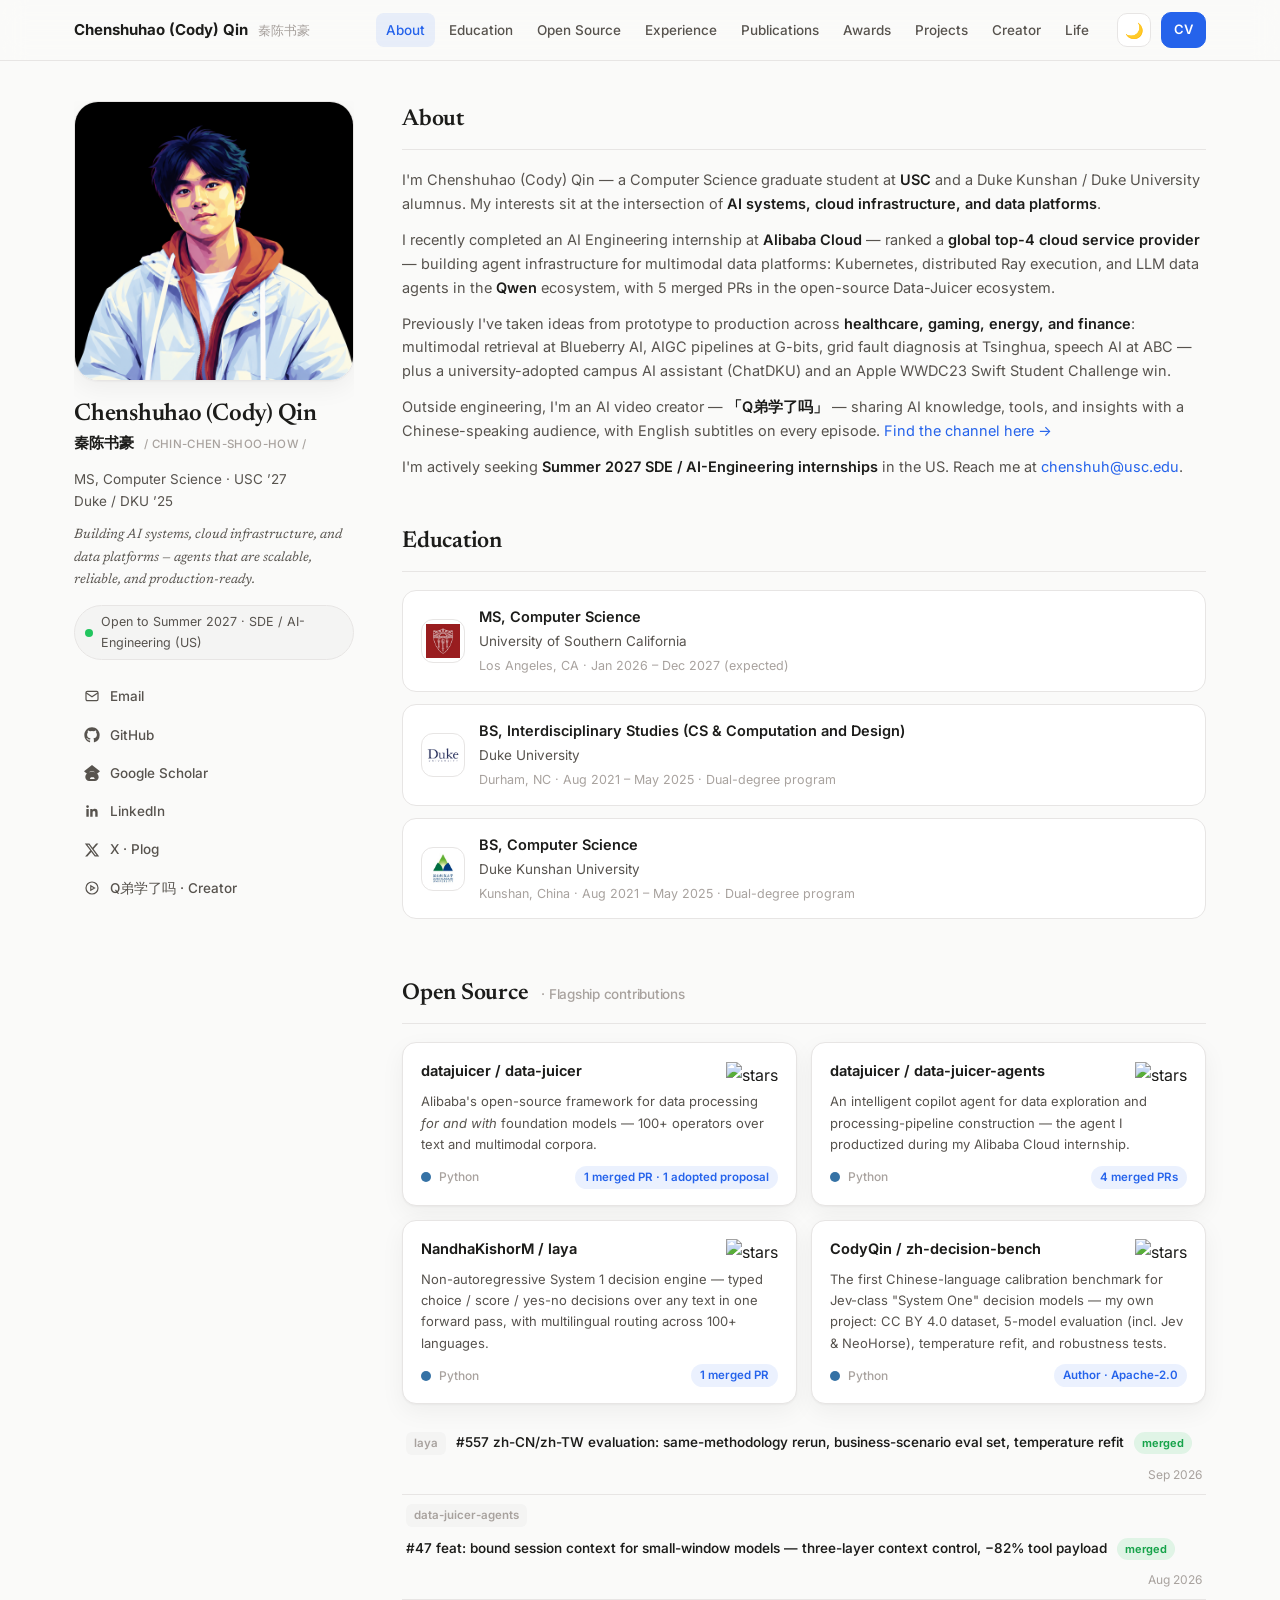
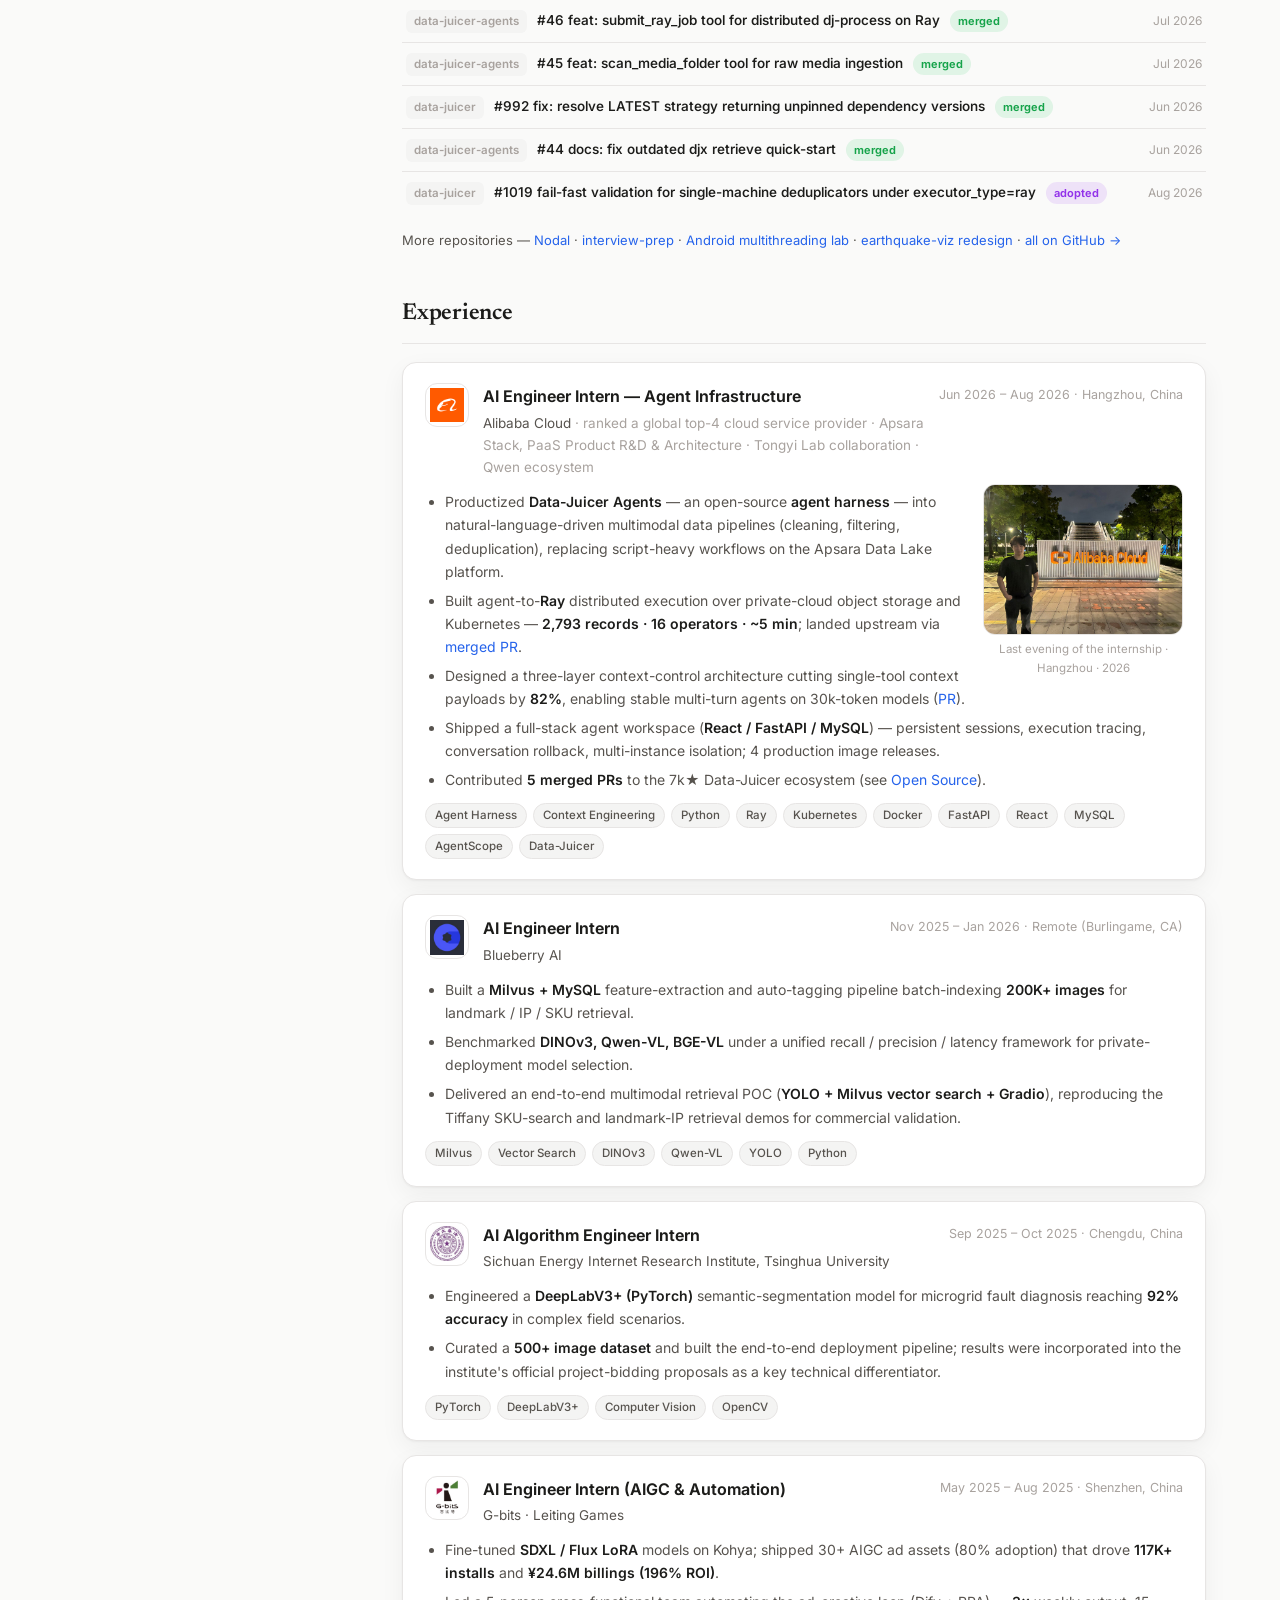
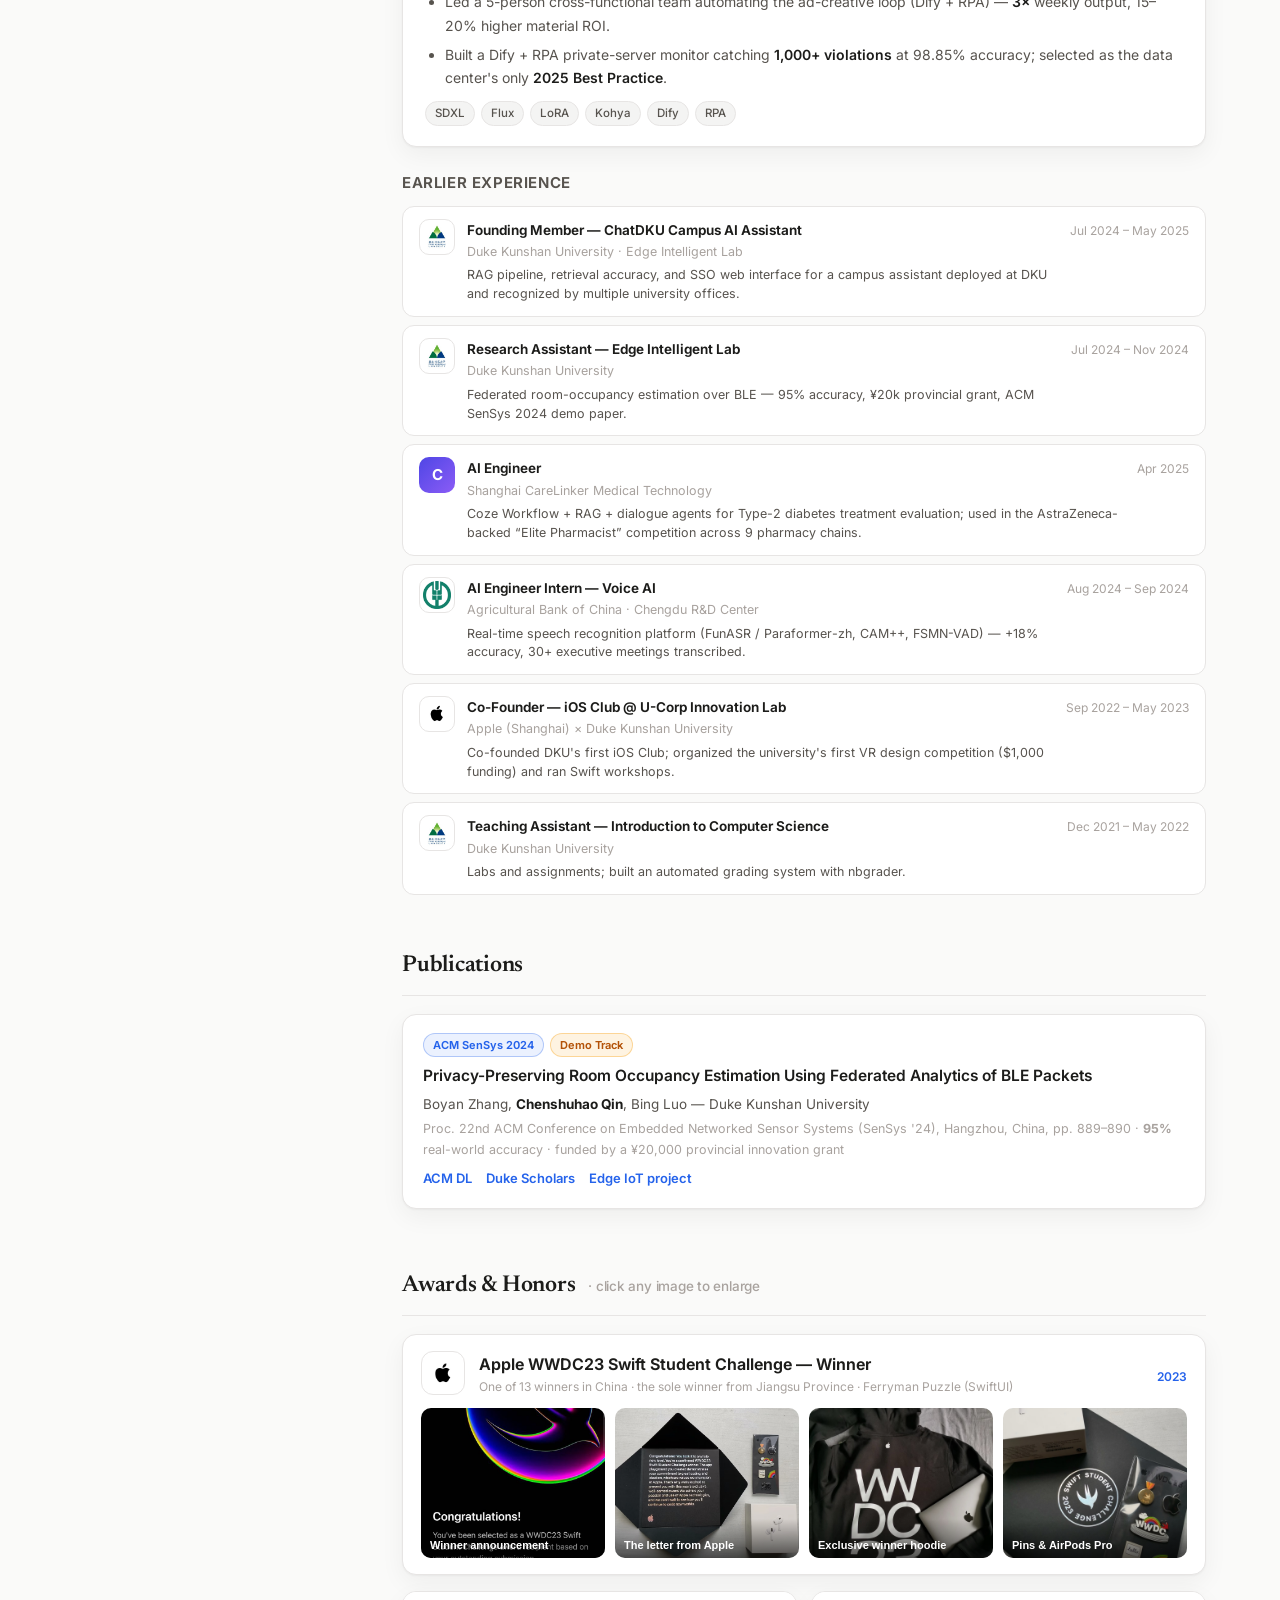
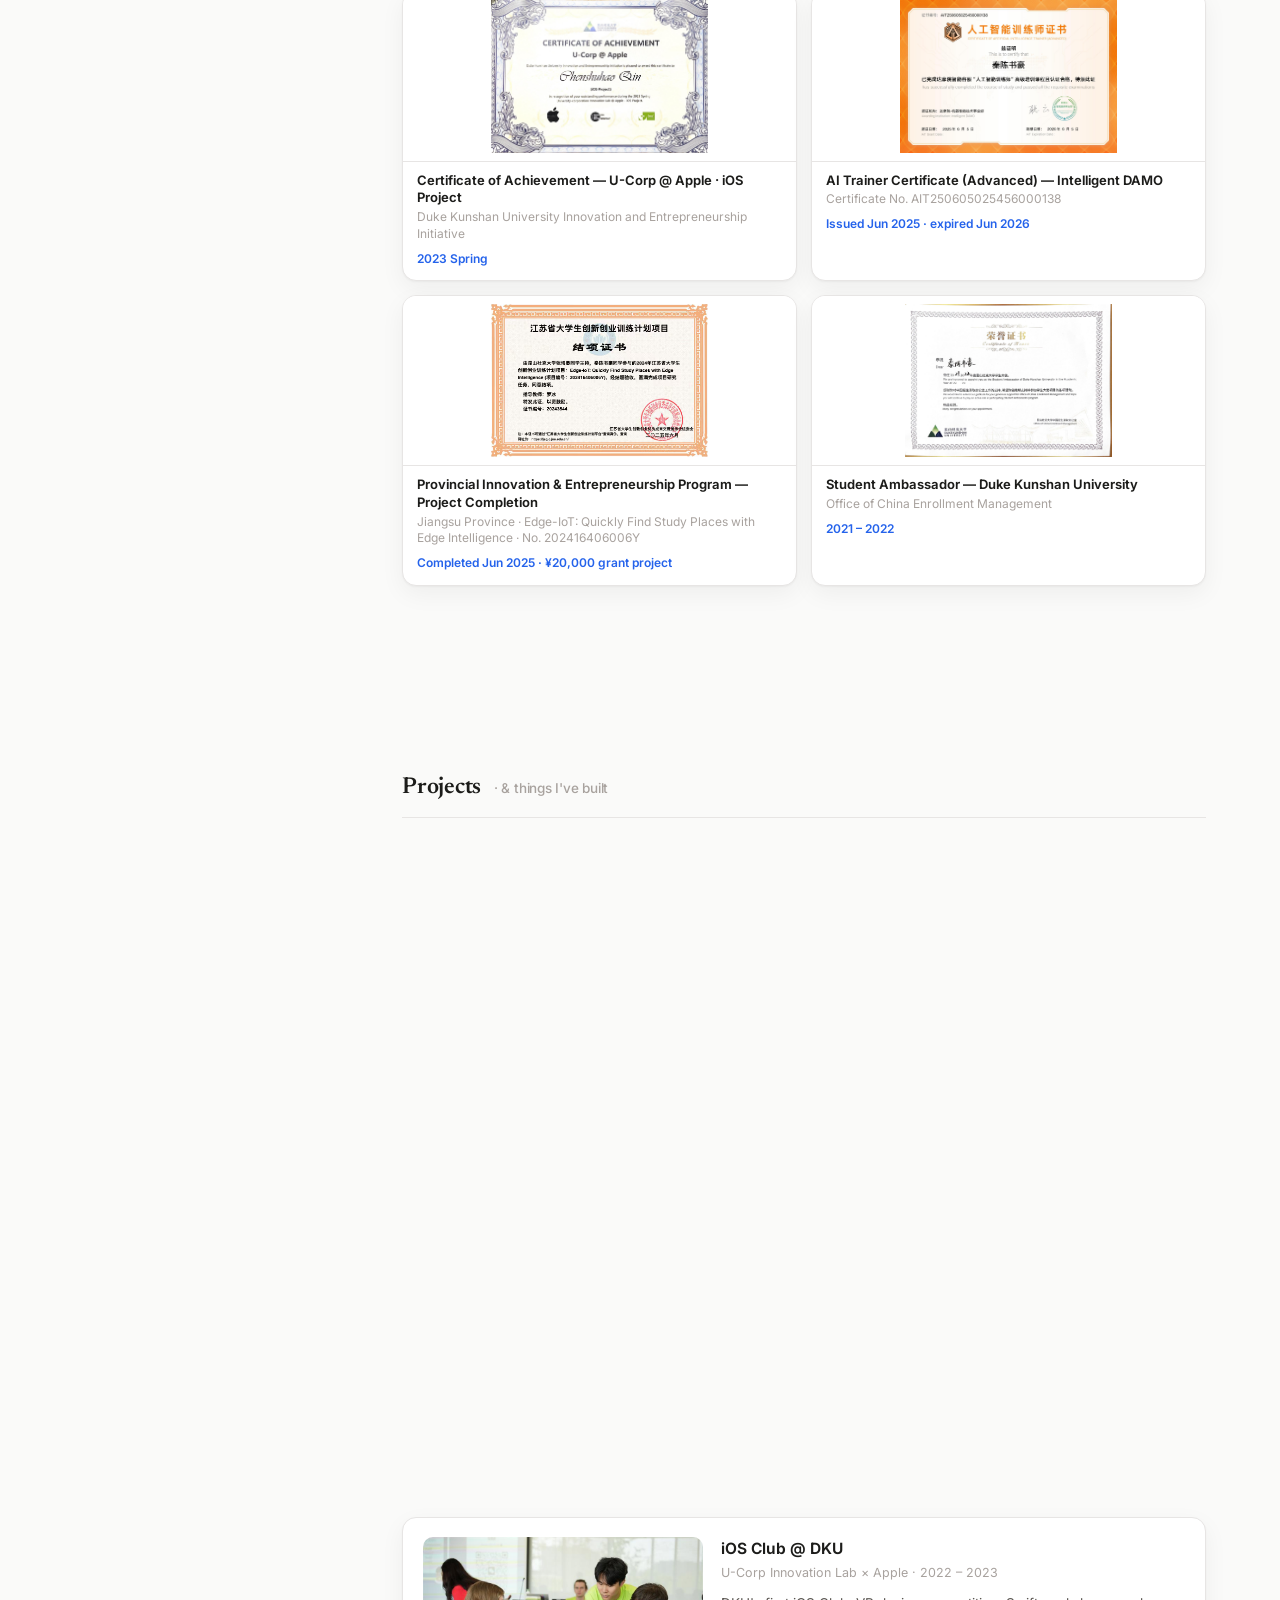
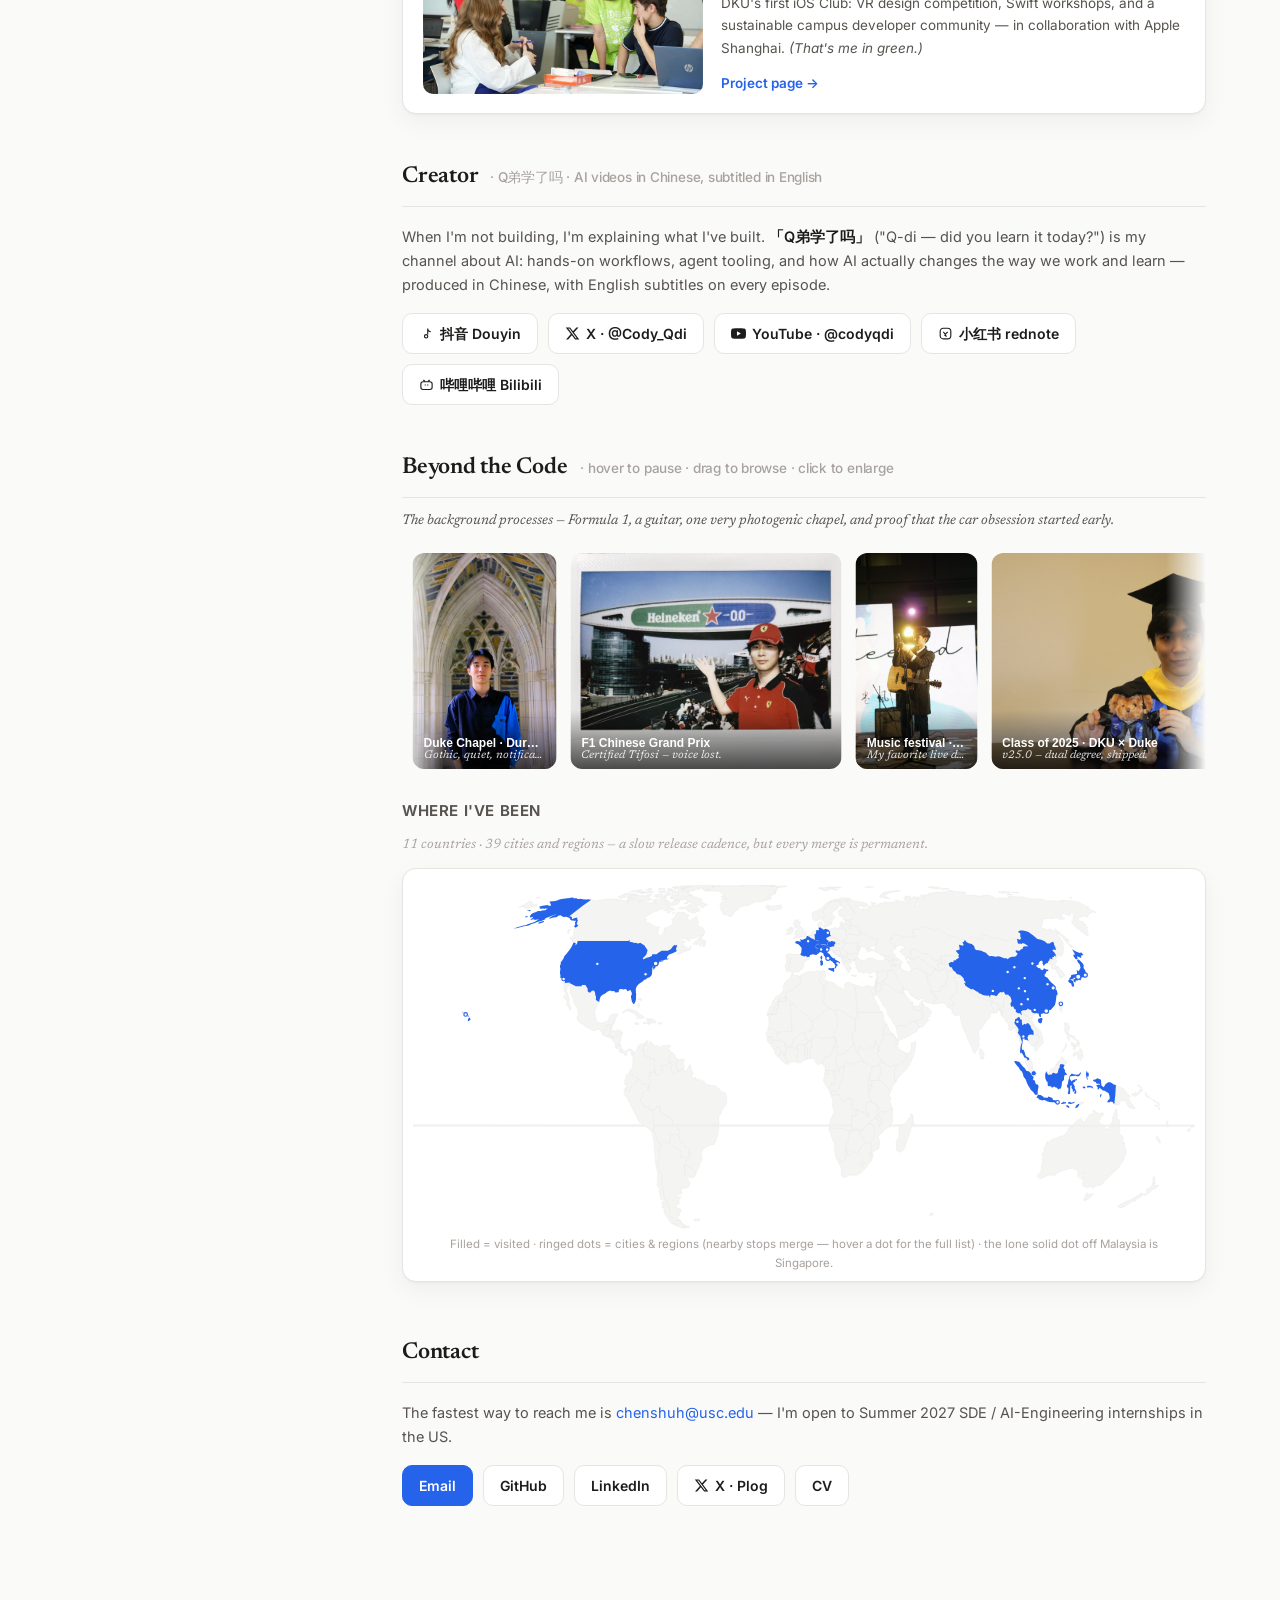
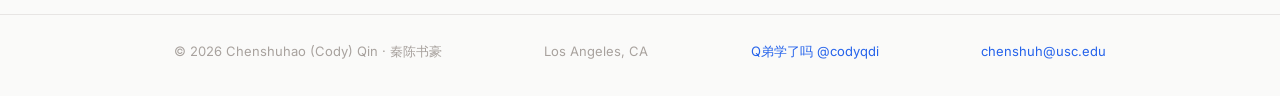
==== commit 4aadf97e: "docs(site): accurate creator framing — Chinese-language videos with English subtitles" ====
--- a/index.html
+++ b/index.html
@@ -4,7 +4,7 @@
   <meta charset="UTF-8">
   <meta name="viewport" content="width=device-width, initial-scale=1.0">
   <title>Chenshuhao (Cody) Qin 秦陈书豪 — AI Engineer</title>
-  <meta name="description" content="Chenshuhao (Cody) Qin — MS CS @ USC '27, Duke/DKU '25. AI systems, cloud infrastructure, and data platforms. Alibaba Cloud (Agent Infra) · Blueberry AI · Tsinghua · G-bits · WWDC23 Scholar. Bilingual AI creator — Q弟学了吗 (@codyqdi).">
+  <meta name="description" content="Chenshuhao (Cody) Qin — MS CS @ USC '27, Duke/DKU '25. AI systems, cloud infrastructure, and data platforms. Alibaba Cloud (Agent Infra) · Blueberry AI · Tsinghua · G-bits · WWDC23 Scholar. AI video creator — Q弟学了吗 (@codyqdi), Chinese-language with English subtitles.">
   <link rel="icon" type="image/png" href="assets/avatar-v2.png">
   <link rel="preconnect" href="https://fonts.googleapis.com">
   <link rel="preconnect" href="https://fonts.gstatic.com" crossorigin>
@@ -67,7 +67,7 @@
           <p>I'm Chenshuhao (Cody) Qin — a Computer Science graduate student at <strong>USC</strong> and a Duke Kunshan / Duke University alumnus. My interests sit at the intersection of <strong>AI systems, cloud infrastructure, and data platforms</strong>.</p>
           <p>I recently completed an AI Engineering internship at <strong>Alibaba Cloud</strong> — ranked a <strong>global top-4 cloud service provider</strong> — building agent infrastructure for multimodal data platforms: Kubernetes, distributed Ray execution, and LLM data agents in the <strong>Qwen</strong> ecosystem, with 5 merged PRs in the open-source Data-Juicer ecosystem.</p>
           <p>Previously I've taken ideas from prototype to production across <strong>healthcare, gaming, energy, and finance</strong>: multimodal retrieval at Blueberry AI, AIGC pipelines at G-bits, grid fault diagnosis at Tsinghua, speech AI at ABC — plus a university-adopted campus AI assistant (ChatDKU) and an Apple WWDC23 Swift Student Challenge win.</p>
-          <p>Outside engineering, I'm a bilingual AI video creator — <strong>「Q弟学了吗」</strong> — sharing AI knowledge, tools, and insights with Chinese- and English-speaking audiences. <a href="#creator">Find the channel here →</a></p>
+          <p>Outside engineering, I'm an AI video creator — <strong>「Q弟学了吗」</strong> — sharing AI knowledge, tools, and insights with a Chinese-speaking audience, with English subtitles on every episode. <a href="#creator">Find the channel here →</a></p>
           <p>I'm actively seeking <strong>Summer 2027 SDE / AI-Engineering internships</strong> in the US. Reach me at <a href="mailto:chenshuh@usc.edu">chenshuh@usc.edu</a>.</p>
         </div>
       </section>
@@ -433,9 +433,9 @@
 
       <!-- ============ CREATOR ============ -->
       <section id="creator" class="sec">
-        <h2 class="sec-title">Creator <span class="title-note">· Q弟学了吗 · bilingual AI content</span></h2>
+        <h2 class="sec-title">Creator <span class="title-note">· Q弟学了吗 · AI videos in Chinese, subtitled in English</span></h2>
         <div class="about-text">
-          <p>When I'm not building, I'm explaining what I've built. <strong>「Q弟学了吗」</strong> ("Q-di — did you learn it today?") is my bilingual channel about AI: hands-on workflows, agent tooling, and how AI actually changes the way we work and learn — in both Chinese and English.</p>
+          <p>When I'm not building, I'm explaining what I've built. <strong>「Q弟学了吗」</strong> ("Q-di — did you learn it today?") is my channel about AI: hands-on workflows, agent tooling, and how AI actually changes the way we work and learn — produced in Chinese, with English subtitles on every episode.</p>
         </div>
         <div class="hero-links contact-links">
           <a class="btn" href="https://www.douyin.com/user/MS4wLjABAAAAMZtS3WPxKyClgC3toTrCqTtRY75pHrr5zTkpTW0LeMiFN4xaZguQ1AVdBjAoSLWC" target="_blank" rel="noopener"><svg viewBox="0 0 24 24" fill="none" stroke="currentColor" stroke-width="1.8" width="15" height="15" aria-hidden="true"><path d="M14 4v9.3"/><circle cx="11.4" cy="16.4" r="2.7"/><path d="M14 6.3c1.2 1.7 3 2.8 5 3"/></svg>抖音 Douyin</a>
